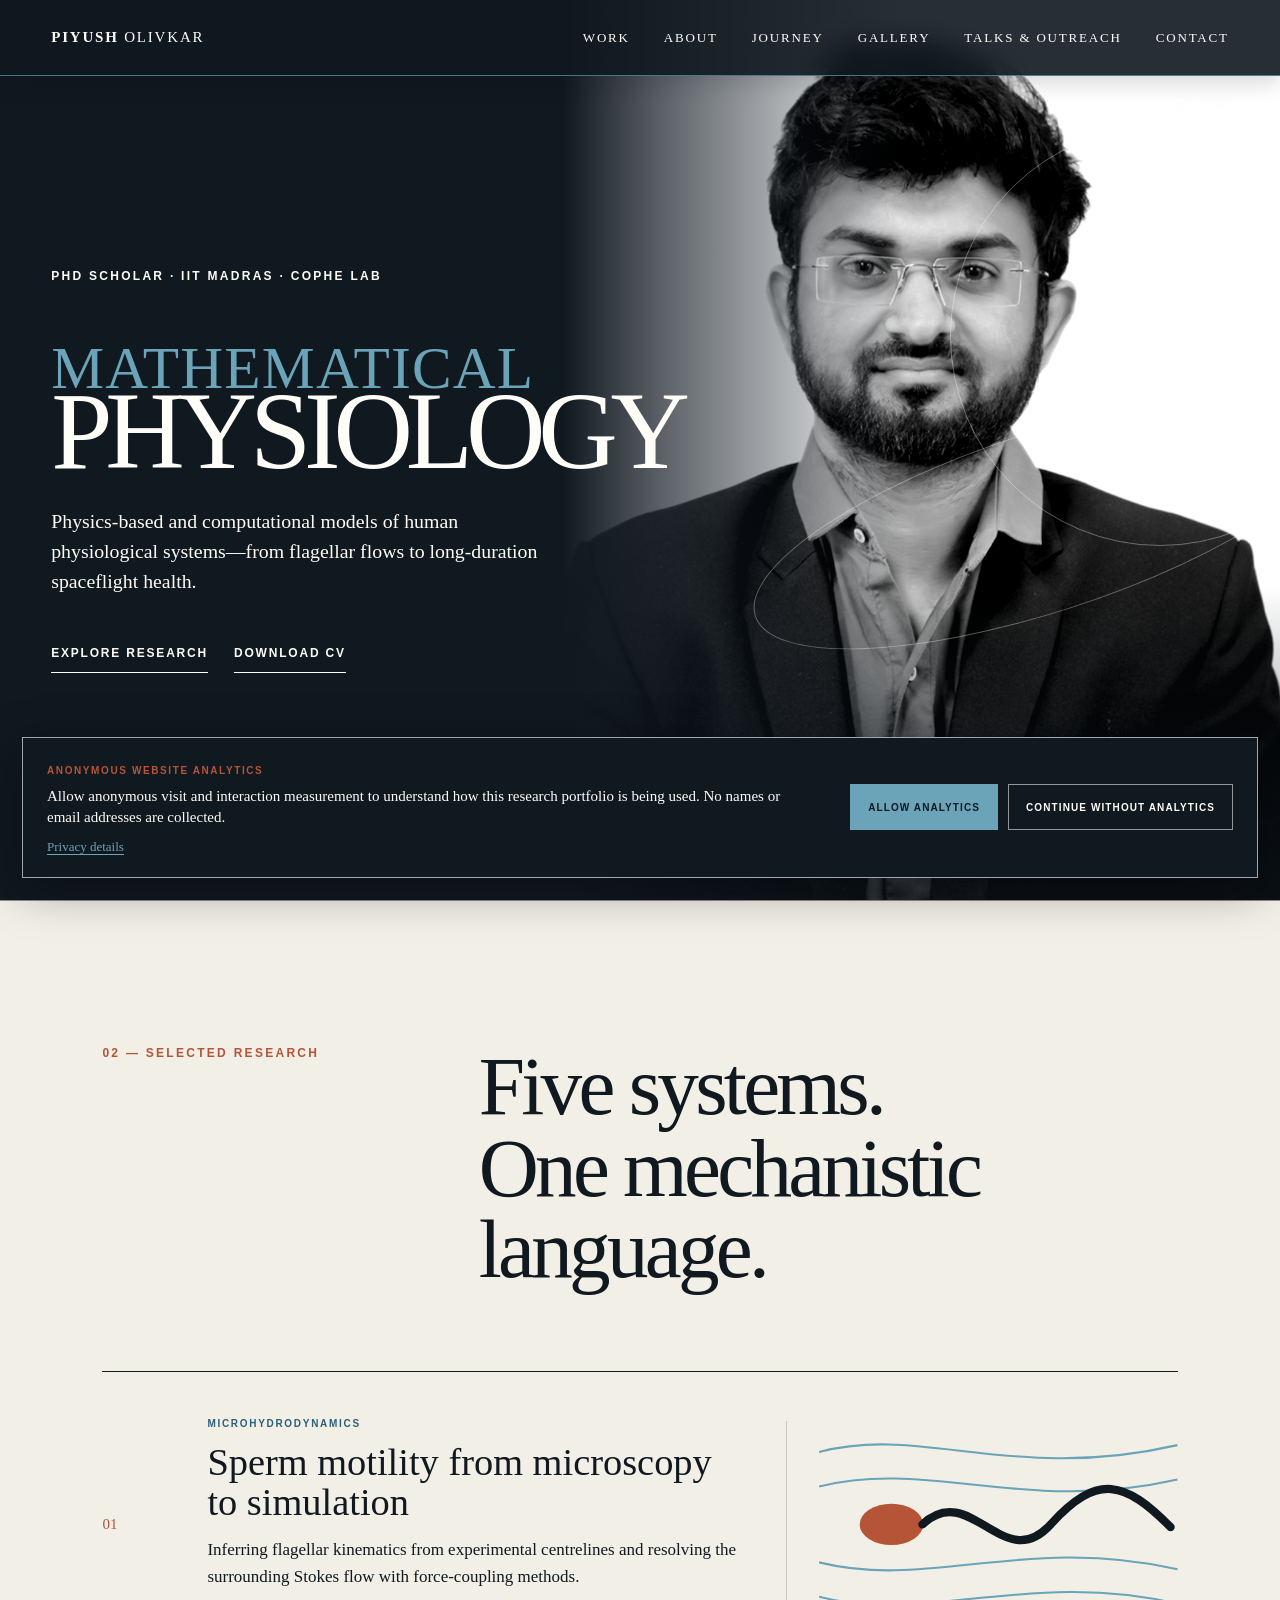
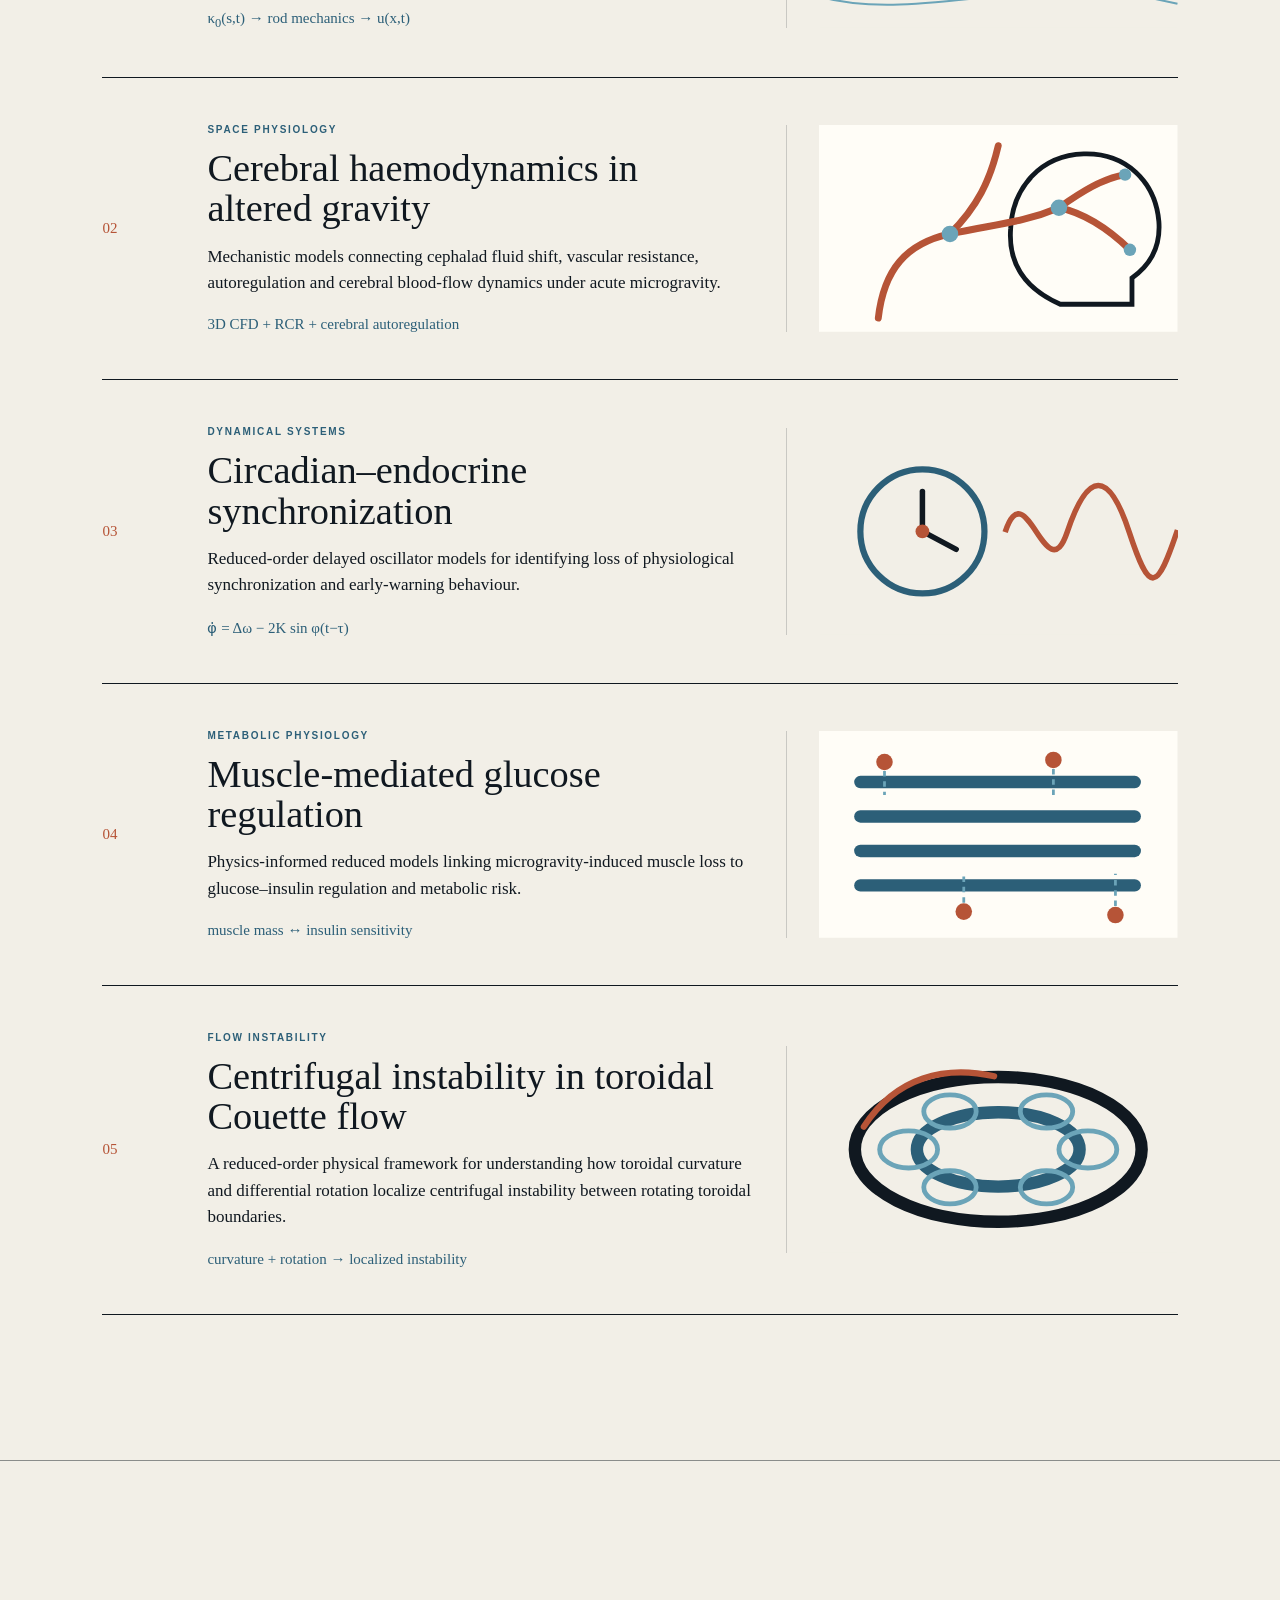
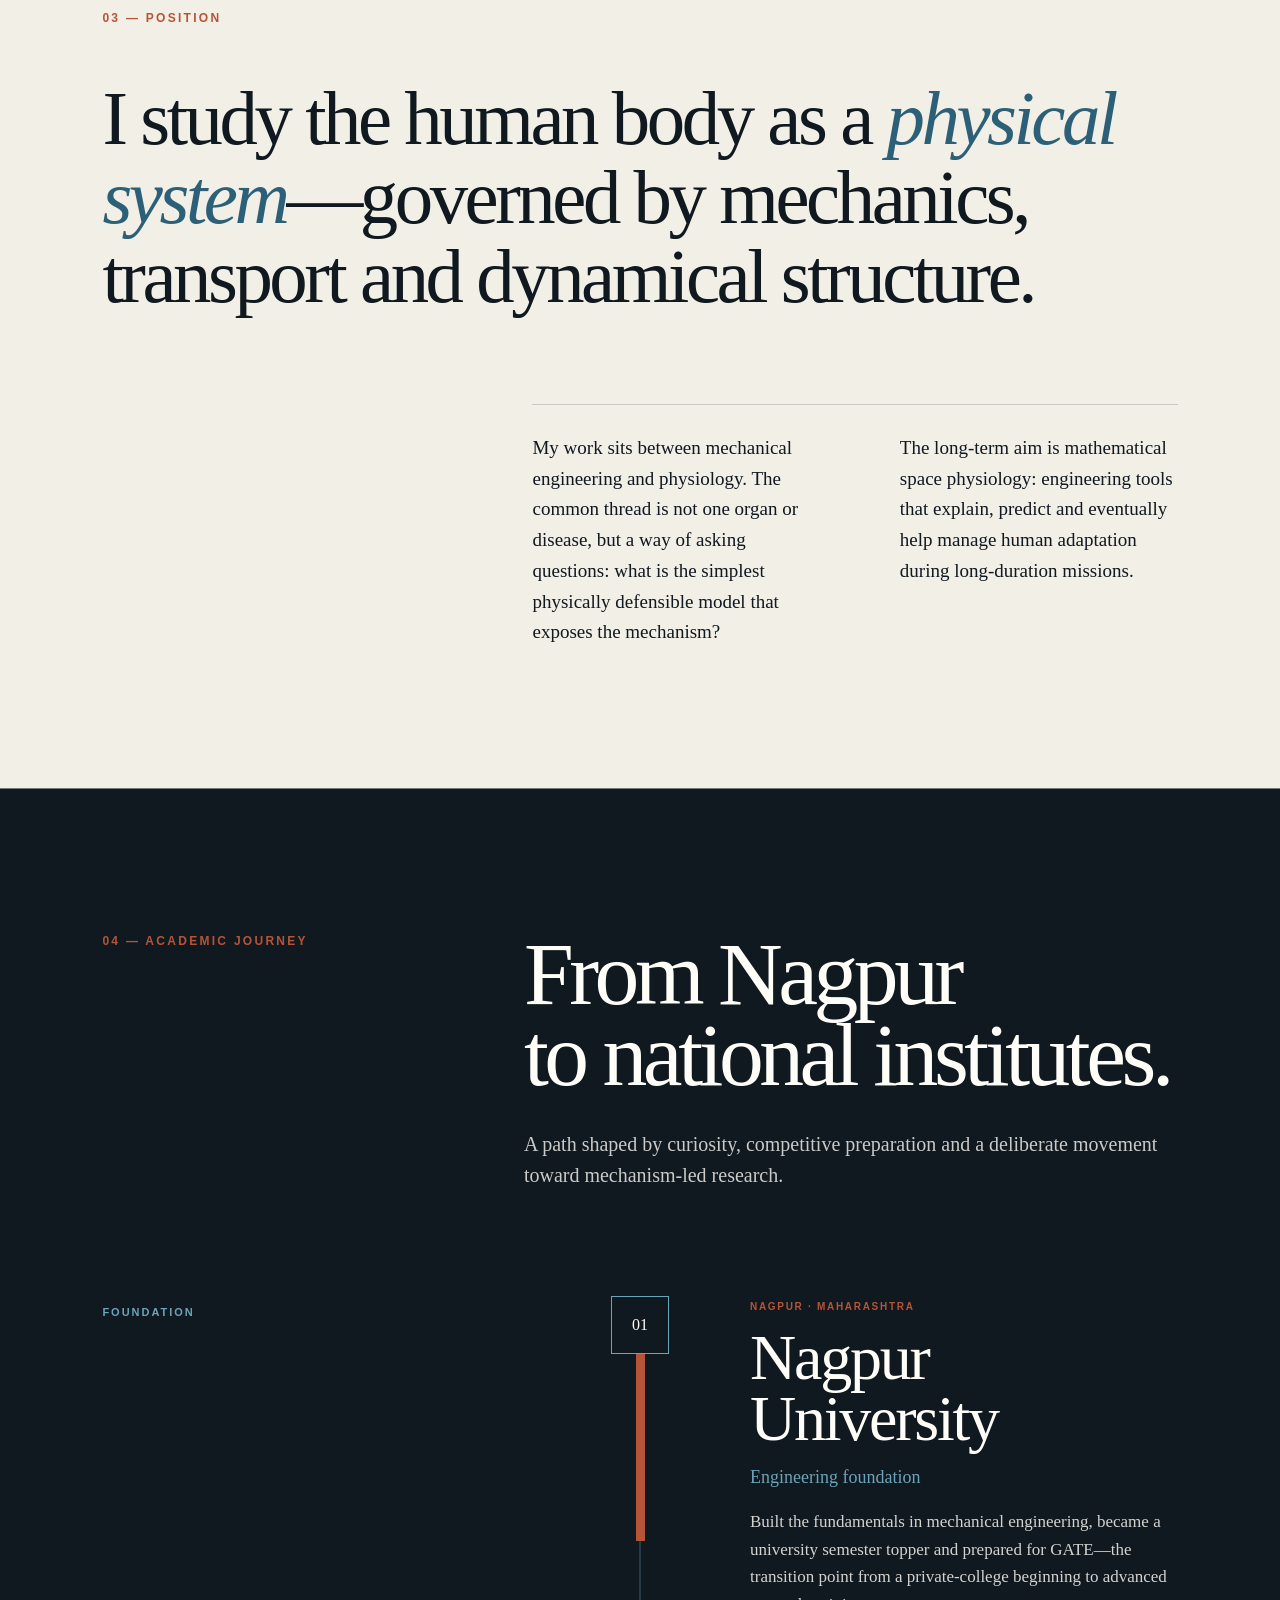
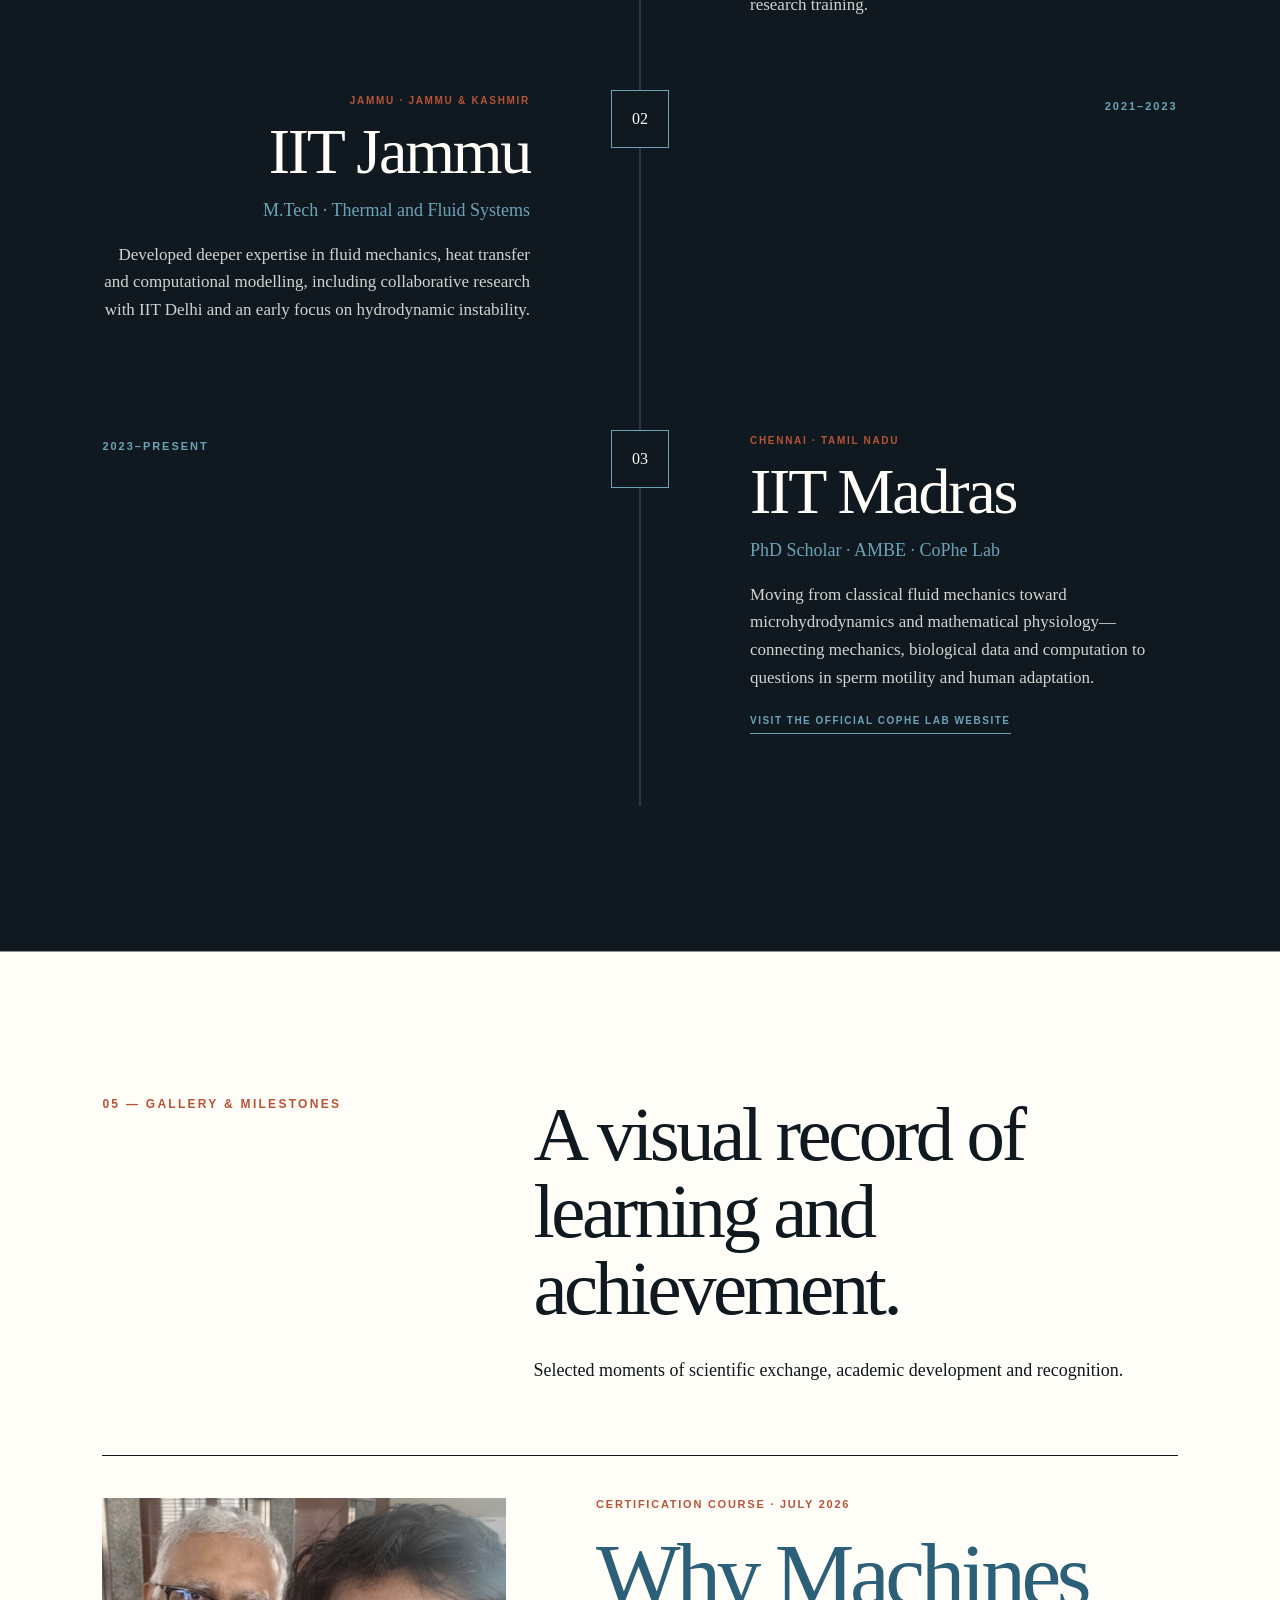
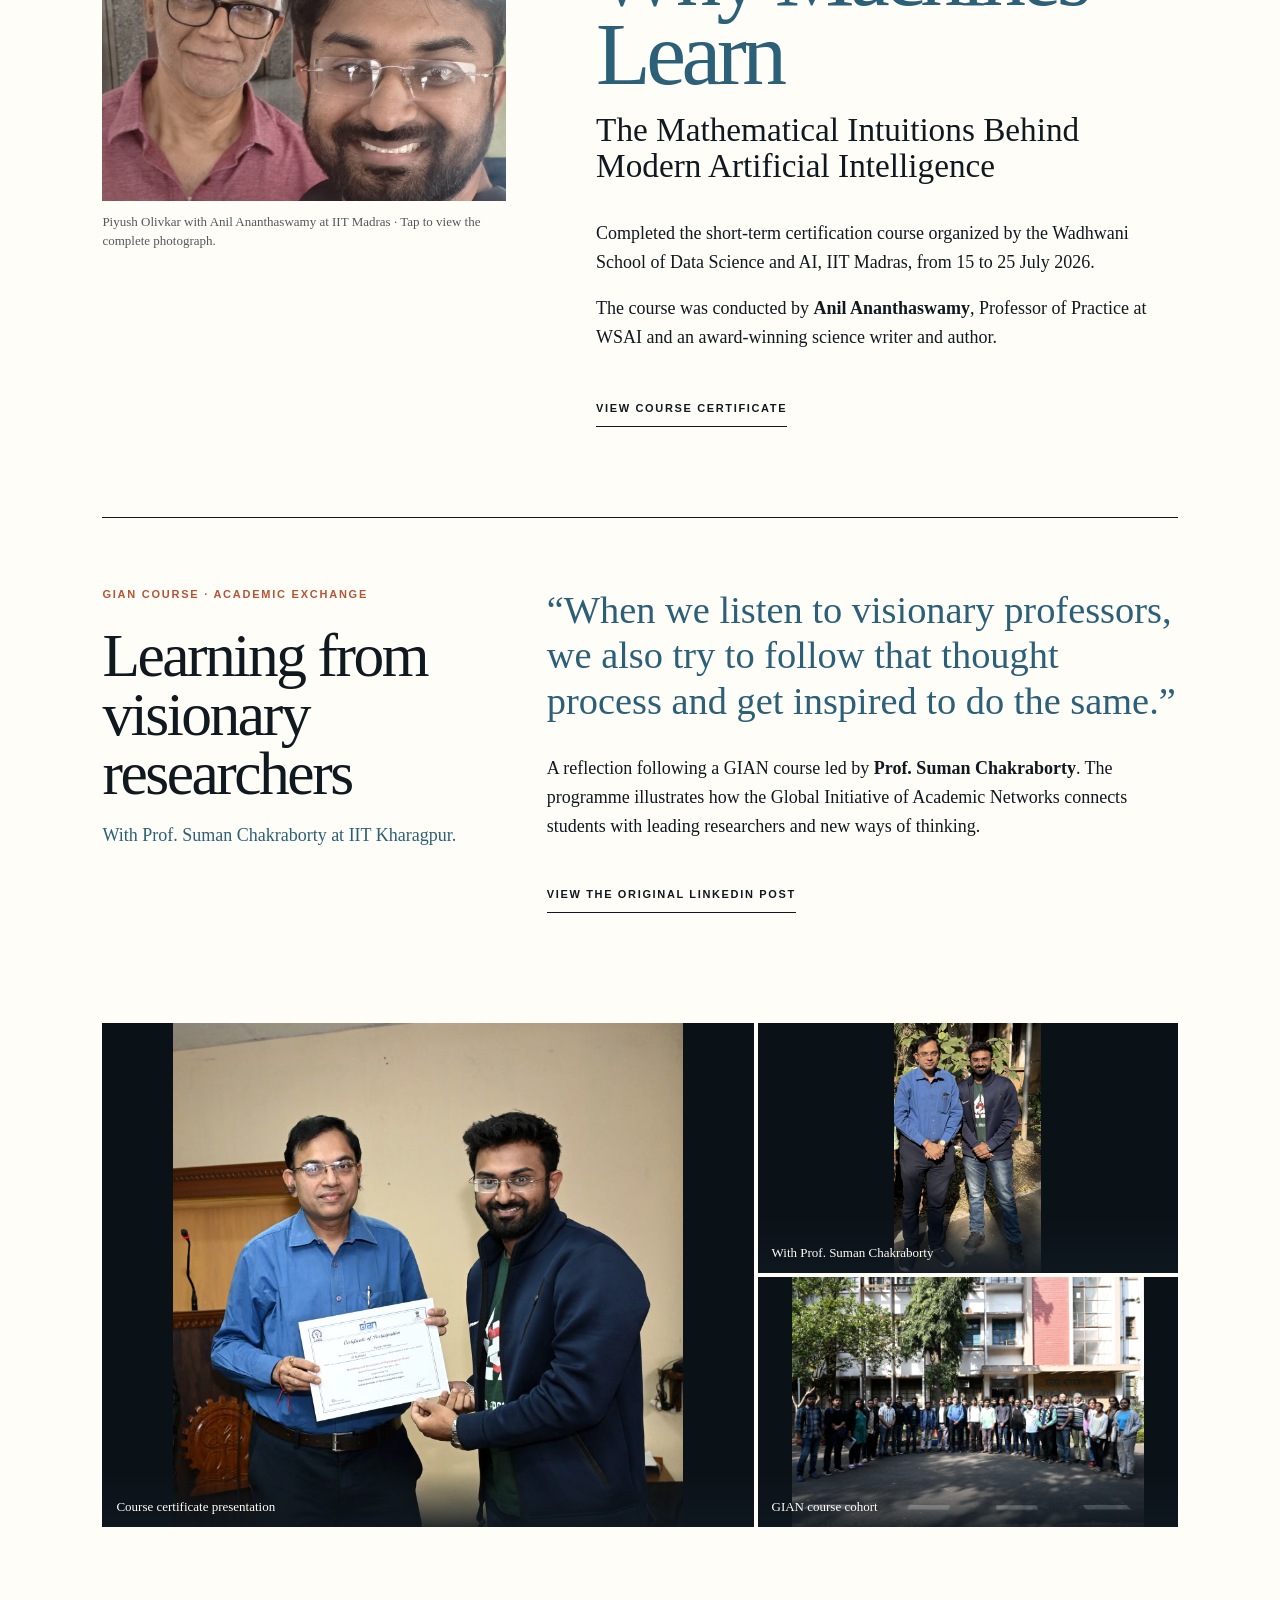
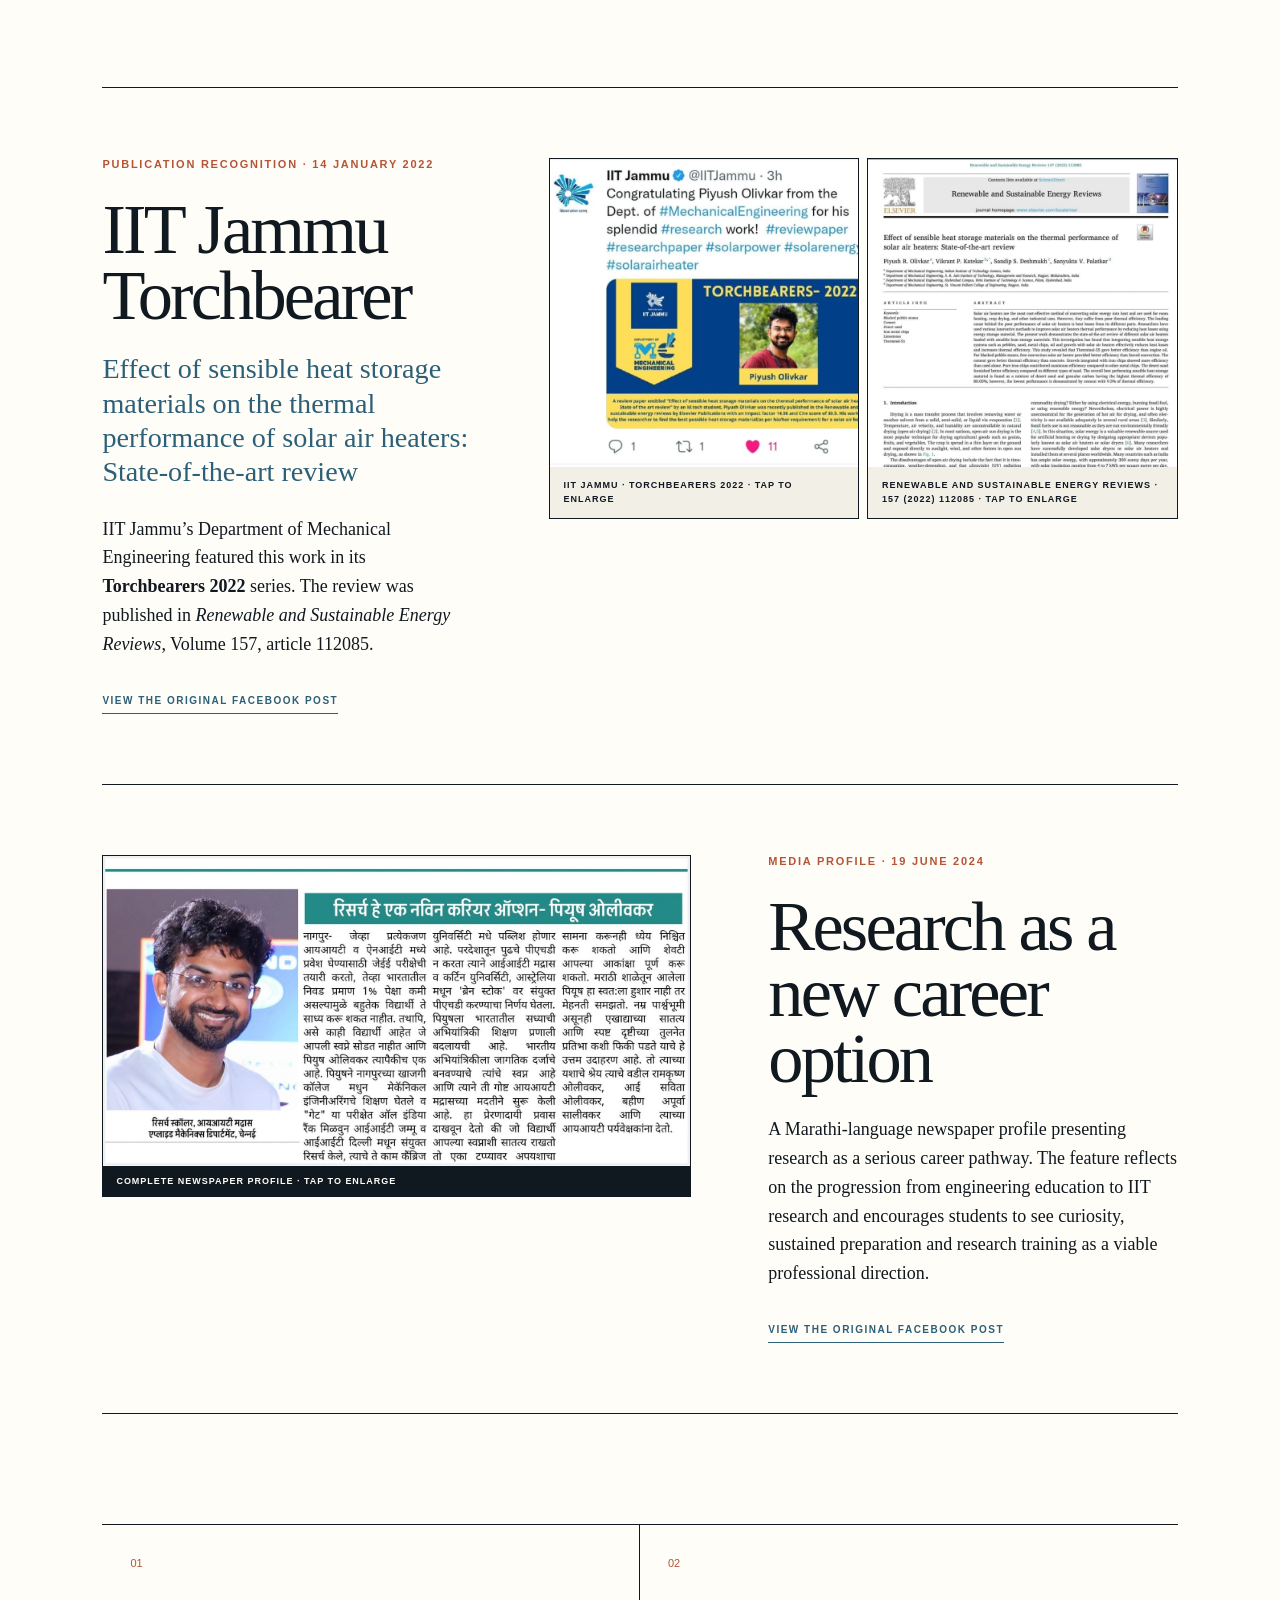
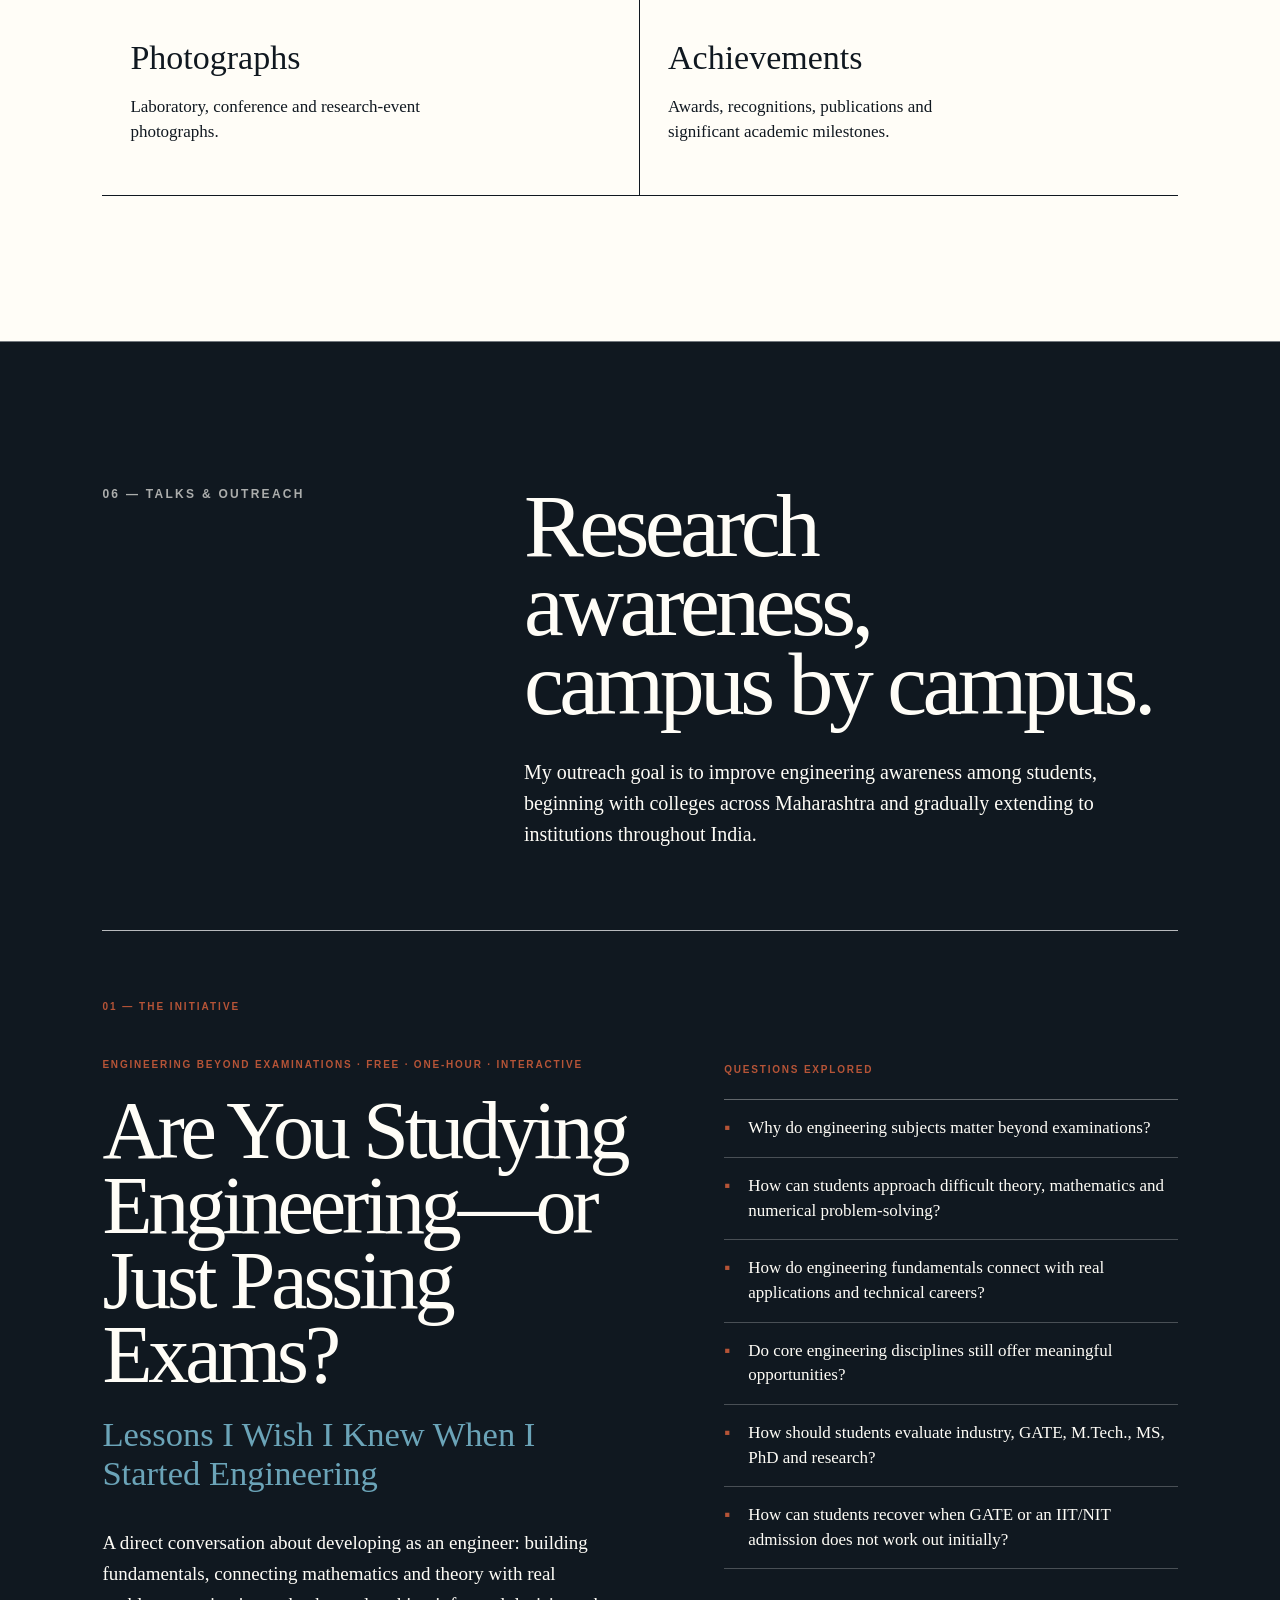
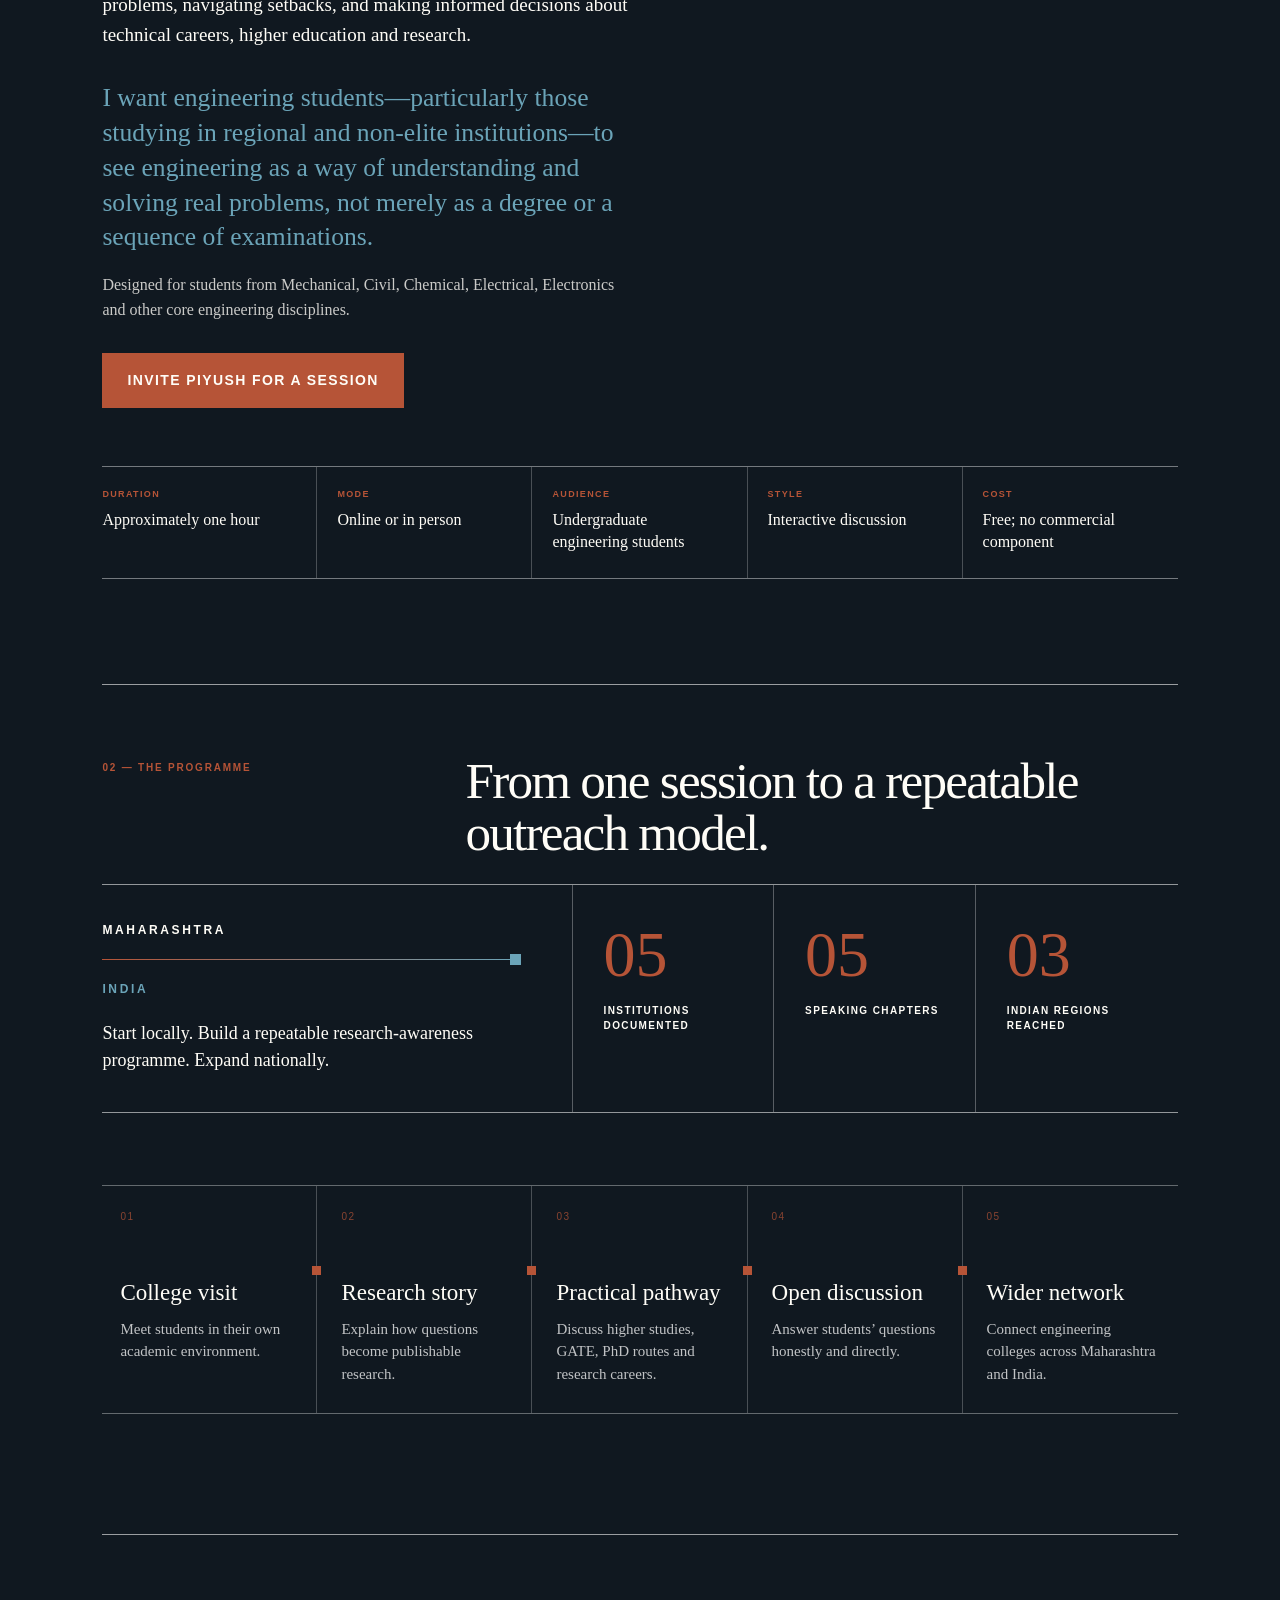
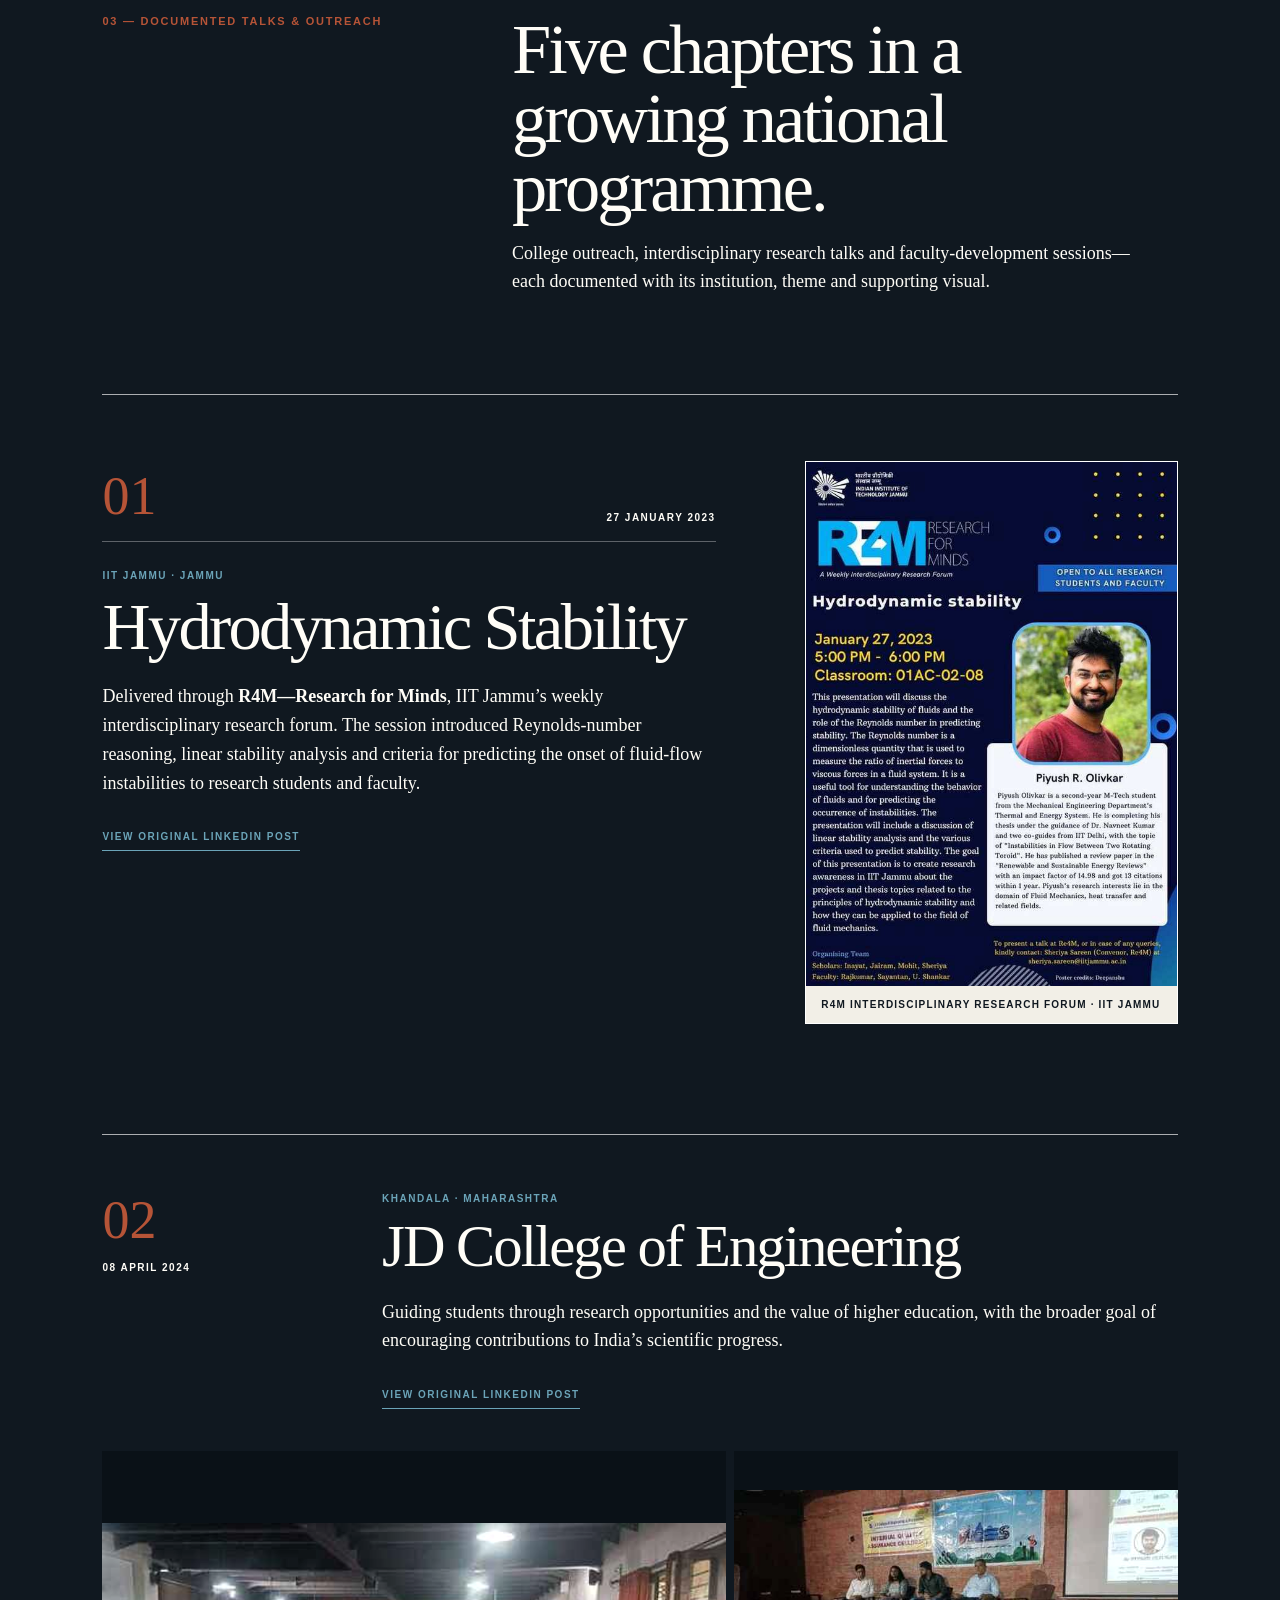
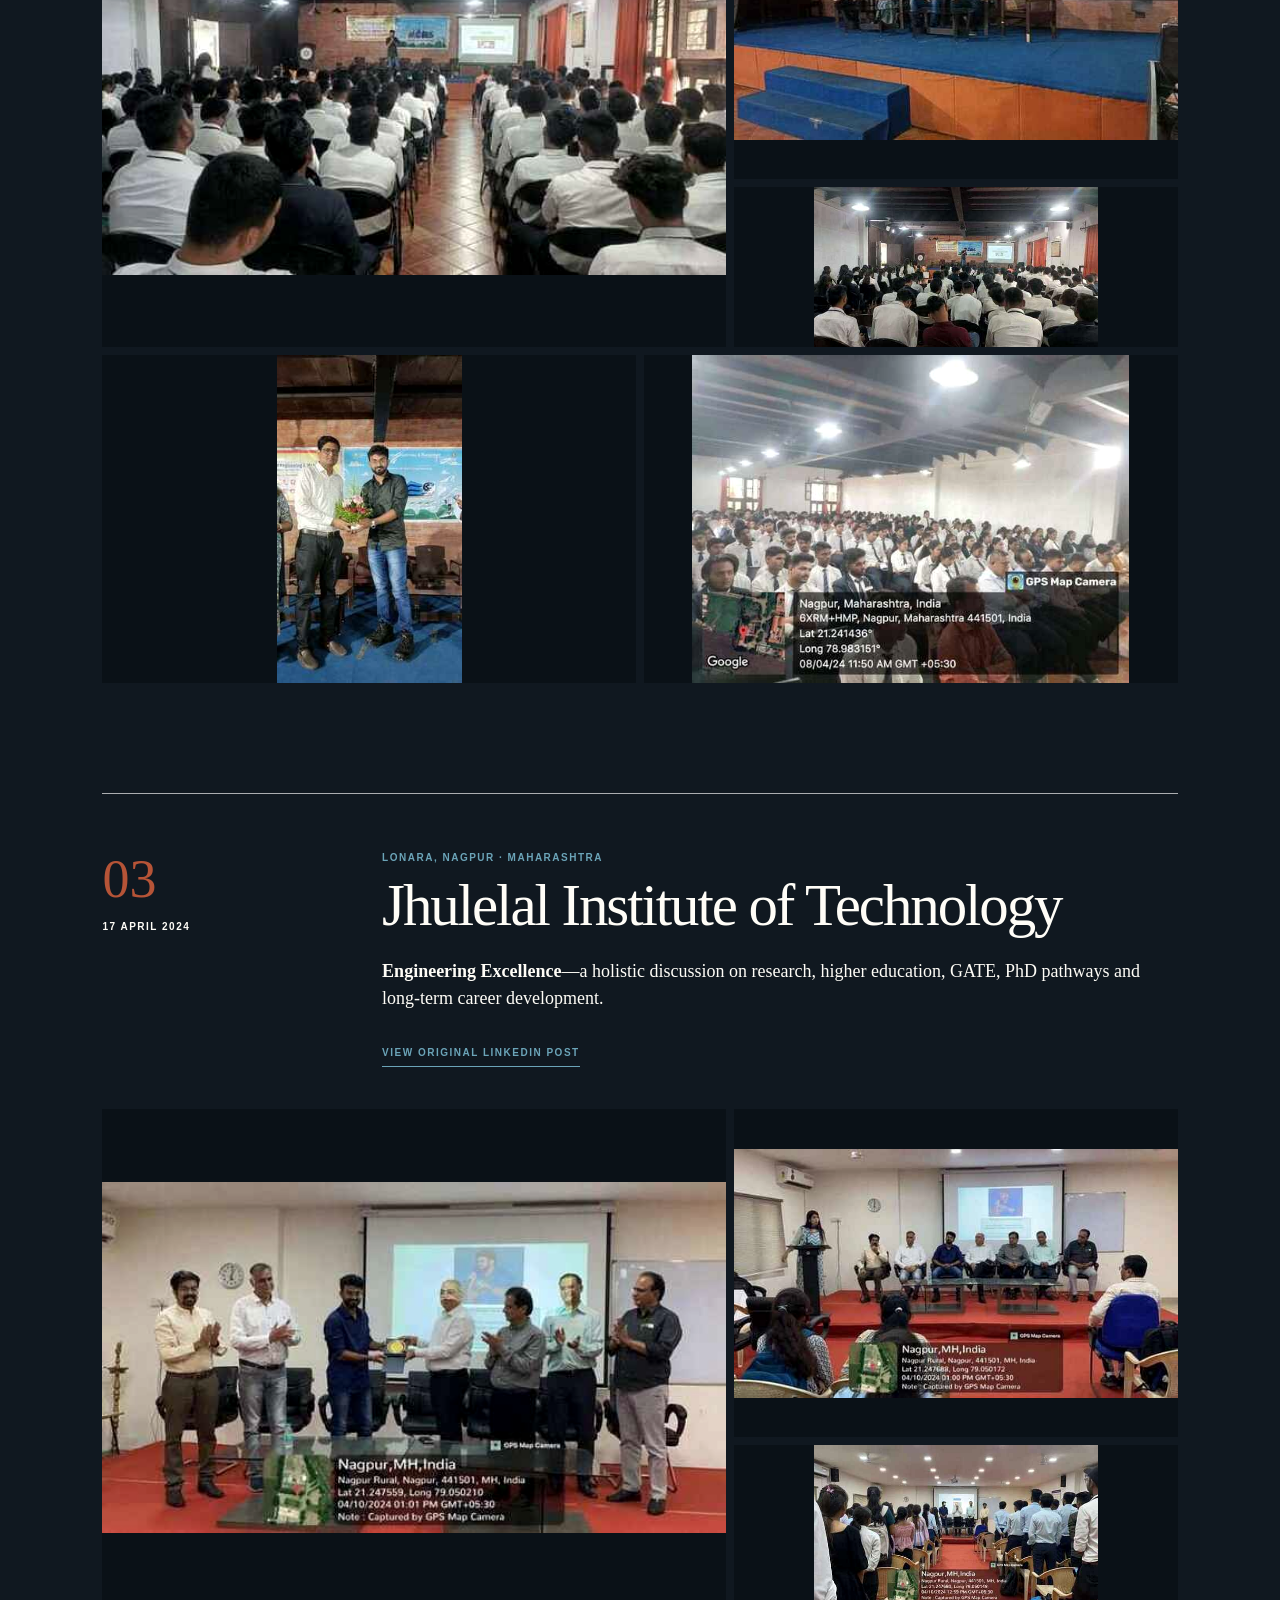
==== index.html @ 70f96700 "Add consent-based analytics tracking" ====
<!doctype html>
<html lang="en">
<head>
  <meta charset="utf-8">
  <meta name="viewport" content="width=device-width,initial-scale=1">
  <meta name="description" content="Official research portfolio of Piyush Ramkrishna Olivkar, PhD Scholar at IIT Madras, working on mathematical physiology, biofluid mechanics, sperm motility, cerebral haemodynamics and flow instability.">
  <meta name="robots" content="index,follow,max-image-preview:large">
  <meta name="author" content="Piyush Ramkrishna Olivkar">
  <link rel="canonical" href="https://piyusholivkar28-lgtm.github.io/">
  <meta property="og:type" content="website">
  <meta property="og:title" content="Piyush Olivkar | Mathematical Physiology Researcher">
  <meta property="og:description" content="Physics-based and computational models of physiological systems, from flagellar flows to long-duration spaceflight health.">
  <meta property="og:url" content="https://piyusholivkar28-lgtm.github.io/">
  <meta property="og:image" content="https://piyusholivkar28-lgtm.github.io/assets/piyush-olivkar.jpg">
  <meta name="twitter:card" content="summary_large_image">
  <title>Piyush Olivkar | Mathematical Physiology Researcher at IIT Madras</title>
  <script type="application/ld+json">{"@context":"https://schema.org","@type":"Person","name":"Piyush Ramkrishna Olivkar","alternateName":"Piyush Olivkar","url":"https://piyusholivkar28-lgtm.github.io/","image":"https://piyusholivkar28-lgtm.github.io/assets/piyush-olivkar.jpg","jobTitle":"PhD Scholar","affiliation":{"@type":"CollegeOrUniversity","name":"Indian Institute of Technology Madras","url":"https://www.iitm.ac.in/"},"alumniOf":{"@type":"CollegeOrUniversity","name":"Indian Institute of Technology Jammu"},"email":"mailto:piyush.olivkar28@gmail.com","sameAs":["https://orcid.org/0000-0003-4378-9251","https://www.linkedin.com/in/piyush-olivkar-ba3a87138","https://github.com/piyusholivkar28-lgtm","https://scholar.google.com/citations?user=MVU_aZQAAAAJ&hl=en"]}</script>
  <link rel="stylesheet" href="/style.css?v=20260830-analytics1">
</head>
<body>
  <header class="topbar"><a class="wordmark" href="#home"><strong>PIYUSH</strong> OLIVKAR</a><button class="menuButton" aria-expanded="false">MENU <span>+</span></button><nav class="nav"><a href="#work">Work</a><a href="#about">About</a><a href="#journey">Journey</a><a href="#gallery">Gallery</a><a href="#talks">Talks &amp; Outreach</a><a href="#contact">Contact</a></nav></header>
  <main>
    <section class="hero" id="home"><div class="heroPortrait"><img src="/assets/piyush-olivkar.jpg?v=20260826-3" alt="Piyush Olivkar"><div class="portraitWash"></div><div class="orbit orbitOne"></div><div class="orbit orbitTwo"></div></div><div class="heroIndex">01 / 06</div><div class="heroText"><p class="kicker">PhD Scholar · IIT Madras · CoPhe Lab</p><h1><span>MATHEMATICAL</span><br>PHYSIOLOGY</h1><p class="lead">Physics-based and computational models of human physiological systems—from flagellar flows to long-duration spaceflight health.</p><div class="heroActions"><a href="#work">Explore research</a><a href="assets/Piyush_Olivkar_CV.pdf" target="_blank">Download CV</a></div></div><div class="equationRail" aria-hidden="true"><span>&nabla;&middot;u = 0</span><span>&mu;&nabla;&sup2;u &minus; &nabla;p + f = 0</span><span>&kappa;(s,t)</span></div></section>
    <section class="work" id="work"><div class="workHeading"><p class="sectionCode">02 — SELECTED RESEARCH</p><h2>Five systems.<br>One mechanistic language.</h2></div><div class="projectList">
      <article class="project visualProject"><div class="projectNumber">01</div><div class="projectBody"><p>MICROHYDRODYNAMICS</p><h3>Sperm motility from microscopy to simulation</h3><span>Inferring flagellar kinematics from experimental centrelines and resolving the surrounding Stokes flow with force-coupling methods.</span><div class="projectEquation">&kappa;<sub>0</sub>(s,t) &rarr; rod mechanics &rarr; u(x,t)</div></div><figure class="projectVisual spermVisual"><svg viewBox="0 0 520 300" aria-label="Sperm hydrodynamics illustration"><rect width="520" height="300" fill="#f2efe7"/><g class="miniFlow" fill="none" stroke="#6ba4b8" stroke-width="3"><path d="M0 45C150 5 280 90 520 35"/><path d="M0 95C160 55 300 135 520 85"/><path d="M0 205C160 245 300 165 520 215"/><path d="M0 255C150 295 310 215 520 265"/></g><ellipse cx="105" cy="150" rx="46" ry="30" fill="#b65437"/><path class="beatTail" d="M150 150C220 85 268 225 336 150S444 87 510 154" fill="none" stroke="#101820" stroke-width="12" stroke-linecap="round"/></svg></figure></article>
      <article class="project visualProject"><div class="projectNumber">02</div><div class="projectBody"><p>SPACE PHYSIOLOGY</p><h3>Cerebral haemodynamics in altered gravity</h3><span>Mechanistic models connecting cephalad fluid shift, vascular resistance, autoregulation and cerebral blood-flow dynamics under acute microgravity.</span><div class="projectEquation">3D CFD + RCR + cerebral autoregulation</div></div><figure class="projectVisual cerebralVisual"><svg viewBox="0 0 520 300" aria-label="Cerebral haemodynamics illustration"><rect width="520" height="300" fill="#f2efe7"/><path d="M350 260C300 238 274 202 278 150C281 90 322 44 384 42C445 40 488 82 493 140C496 180 478 205 454 222V260Z" fill="none" stroke="#101820" stroke-width="7"/><g class="bloodPaths" fill="none" stroke="#b65437" stroke-width="10" stroke-linecap="round"><path d="M86 280C94 210 126 172 190 158S296 142 348 120"/><path d="M190 158C230 118 248 81 260 30"/><path d="M348 120C382 96 411 78 444 72"/><path d="M348 120C389 129 421 152 451 181"/></g><g fill="#6ba4b8"><circle cx="190" cy="158" r="12"/><circle cx="348" cy="120" r="12"/><circle cx="444" cy="72" r="9"/><circle cx="451" cy="181" r="9"/></g></svg></figure></article>
      <article class="project visualProject"><div class="projectNumber">03</div><div class="projectBody"><p>DYNAMICAL SYSTEMS</p><h3>Circadian–endocrine synchronization</h3><span>Reduced-order delayed oscillator models for identifying loss of physiological synchronization and early-warning behaviour.</span><div class="projectEquation">&#966;&#775; = &Delta;&omega; &minus; 2K sin &#966;(t&minus;&tau;)</div></div><figure class="projectVisual circadianVisual"><svg viewBox="0 0 520 300" aria-label="Circadian endocrine oscillation illustration"><rect width="520" height="300" fill="#f2efe7"/><circle cx="150" cy="150" r="90" fill="none" stroke="#2c5f78" stroke-width="9"/><g class="clockHand" stroke="#101820" stroke-width="8" stroke-linecap="round"><path d="M150 150V92"/><path d="M150 150L199 176"/></g><circle cx="150" cy="150" r="10" fill="#b65437"/><path class="hormoneWave" d="M270 151C300 60 330 240 360 151S420 60 450 151S490 238 520 148" fill="none" stroke="#b65437" stroke-width="8"/></svg></figure></article>
      <article class="project visualProject"><div class="projectNumber">04</div><div class="projectBody"><p>METABOLIC PHYSIOLOGY</p><h3>Muscle-mediated glucose regulation</h3><span>Physics-informed reduced models linking microgravity-induced muscle loss to glucose–insulin regulation and metabolic risk.</span><div class="projectEquation">muscle mass &harr; insulin sensitivity</div></div><figure class="projectVisual metabolicVisual"><svg viewBox="0 0 520 300" aria-label="Muscle and glucose transport illustration"><rect width="520" height="300" fill="#f2efe7"/><g class="muscleFibres" fill="none" stroke="#2c5f78" stroke-width="18" stroke-linecap="round"><path d="M60 74H458"/><path d="M60 124H458"/><path d="M60 174H458"/><path d="M60 224H458"/></g><g class="glucoseNodes" fill="#b65437"><circle cx="95" cy="45" r="12"/><circle cx="210" cy="262" r="12"/><circle cx="340" cy="42" r="12"/><circle cx="430" cy="267" r="12"/></g><g stroke="#6ba4b8" stroke-width="4" stroke-dasharray="8 7"><path d="M95 58V93"/><path d="M210 249V207"/><path d="M340 55V93"/><path d="M430 254V207"/></g></svg></figure></article>
      <article class="project visualProject"><div class="projectNumber">05</div><div class="projectBody"><p>FLOW INSTABILITY</p><h3>Centrifugal instability in toroidal Couette flow</h3><span>A reduced-order physical framework for understanding how toroidal curvature and differential rotation localize centrifugal instability between rotating toroidal boundaries.</span><div class="projectEquation">curvature + rotation &rarr; localized instability</div></div><figure class="projectVisual toroidVisual"><svg viewBox="0 0 520 300" aria-label="Toroidal Couette flow instability illustration"><rect width="520" height="300" fill="#f2efe7"/><ellipse cx="260" cy="150" rx="208" ry="105" fill="none" stroke="#101820" stroke-width="18"/><ellipse cx="260" cy="150" rx="118" ry="54" fill="#f2efe7" stroke="#2c5f78" stroke-width="18"/><g class="toroidVortices" fill="none" stroke="#6ba4b8" stroke-width="7"><ellipse cx="130" cy="150" rx="42" ry="27"/><ellipse cx="190" cy="95" rx="38" ry="24"/><ellipse cx="190" cy="205" rx="38" ry="24"/><ellipse cx="330" cy="95" rx="38" ry="24"/><ellipse cx="330" cy="205" rx="38" ry="24"/><ellipse cx="390" cy="150" rx="42" ry="27"/></g><path class="instabilityArc" d="M65 117C112 44 184 28 254 44" fill="none" stroke="#b65437" stroke-width="9" stroke-linecap="round"/></svg></figure></article>
    </div></section>
    <section class="manifesto" id="about"><p class="sectionCode">03 — POSITION</p><h2>I study the human body as a <em>physical system</em>—governed by mechanics, transport and dynamical structure.</h2><div class="manifestoGrid"><p>My work sits between mechanical engineering and physiology. The common thread is not one organ or disease, but a way of asking questions: what is the simplest physically defensible model that exposes the mechanism?</p><p>The long-term aim is mathematical space physiology: engineering tools that explain, predict and eventually help manage human adaptation during long-duration missions.</p></div></section>
    <section class="journey" id="journey">
      <div class="journeyHeading"><p class="sectionCode">04 — ACADEMIC JOURNEY</p><h2>From Nagpur<br>to national institutes.</h2><p>A path shaped by curiosity, competitive preparation and a deliberate movement toward mechanism-led research.</p></div>
      <div class="journeyRoute" aria-label="Academic journey from Nagpur University to IIT Madras">
        <div class="routeLine" aria-hidden="true"><span></span></div>
        <article class="journeyStop journeyNagpur"><div class="journeyYear">FOUNDATION</div><div class="journeyMarker">01</div><div class="journeyCopy"><p>NAGPUR · MAHARASHTRA</p><h3>Nagpur University</h3><strong>Engineering foundation</strong><span>Built the fundamentals in mechanical engineering, became a university semester topper and prepared for GATE—the transition point from a private-college beginning to advanced research training.</span></div></article>
        <article class="journeyStop journeyJammu"><div class="journeyYear">2021–2023</div><div class="journeyMarker">02</div><div class="journeyCopy"><p>JAMMU · JAMMU &amp; KASHMIR</p><h3>IIT Jammu</h3><strong>M.Tech · Thermal and Fluid Systems</strong><span>Developed deeper expertise in fluid mechanics, heat transfer and computational modelling, including collaborative research with IIT Delhi and an early focus on hydrodynamic instability.</span></div></article>
        <article class="journeyStop journeyMadras"><div class="journeyYear">2023–PRESENT</div><div class="journeyMarker">03</div><div class="journeyCopy"><p>CHENNAI · TAMIL NADU</p><h3>IIT Madras</h3><strong>PhD Scholar · AMBE · CoPhe Lab</strong><span>Moving from classical fluid mechanics toward microhydrodynamics and mathematical physiology—connecting mechanics, biological data and computation to questions in sperm motility and human adaptation.</span><a href="https://www.dannyraj.com/" target="_blank" rel="noopener noreferrer">Visit the official CoPhe Lab website</a></div></article>
      </div>
    </section>
    <section class="gallery" id="gallery">
      <div class="galleryHeading"><p class="sectionCode">05 — GALLERY &amp; MILESTONES</p><h2>A visual record of learning and achievement.</h2><p>Selected moments of scientific exchange, academic development and recognition.</p></div>
      <article class="milestoneFeature"><figure><a class="milestonePhotoLink" href="assets/piyush-anil-ananthaswamy.jpg" target="_blank" rel="noopener" aria-label="Open the complete photograph with Anil Ananthaswamy"><img src="assets/piyush-anil-ananthaswamy.jpg" alt="Piyush Olivkar with science writer Anil Ananthaswamy"></a><figcaption>Piyush Olivkar with Anil Ananthaswamy at IIT Madras · Tap to view the complete photograph.</figcaption></figure><div class="milestoneCopy"><p class="milestoneType">CERTIFICATION COURSE · JULY 2026</p><h3>Why Machines Learn</h3><p class="courseTitle">The Mathematical Intuitions Behind Modern Artificial Intelligence</p><p>Completed the short-term certification course organized by the Wadhwani School of Data Science and AI, IIT Madras, from 15 to 25 July 2026.</p><p>The course was conducted by <strong>Anil Ananthaswamy</strong>, Professor of Practice at WSAI and an award-winning science writer and author.</p><a href="assets/why-machines-learn-certificate.pdf" target="_blank" rel="noopener">View course certificate</a></div></article>
      <article class="socialMilestone"><div><p class="milestoneType">GIAN COURSE · ACADEMIC EXCHANGE</p><h3>Learning from visionary researchers</h3><p class="socialIntro">With Prof. Suman Chakraborty at IIT Kharagpur.</p></div><div><blockquote>“When we listen to visionary professors, we also try to follow that thought process and get inspired to do the same.”</blockquote><p>A reflection following a GIAN course led by <strong>Prof. Suman Chakraborty</strong>. The programme illustrates how the Global Initiative of Academic Networks connects students with leading researchers and new ways of thinking.</p><a href="https://www.linkedin.com/posts/piyush-olivkar-ba3a87138_when-we-listen-to-visionary-professors-we-activity-7278350593318932480-nqBR" target="_blank" rel="noopener noreferrer">View the original LinkedIn post</a></div><div class="linkedInPhotos compactCollage"><figure><img src="assets/gian-suman-01.jpg" loading="lazy" alt="Piyush Olivkar receiving the GIAN course certificate from Prof. Suman Chakraborty"><figcaption>Course certificate presentation</figcaption></figure><figure><img src="assets/gian-suman-02.jpg" loading="lazy" alt="Piyush Olivkar with Prof. Suman Chakraborty"><figcaption>With Prof. Suman Chakraborty</figcaption></figure><figure><img src="assets/gian-suman-05.jpg" loading="lazy" alt="GIAN course cohort at IIT Kharagpur"><figcaption>GIAN course cohort</figcaption></figure></div></article>

      <div class="recognitionMilestones">
        <article class="recognitionStory publicationRecognition">
          <div class="recognitionCopy"><p class="milestoneType">PUBLICATION RECOGNITION · 14 JANUARY 2022</p><h3>IIT Jammu Torchbearer</h3><p class="courseTitle">Effect of sensible heat storage materials on the thermal performance of solar air heaters: State-of-the-art review</p><p>IIT Jammu’s Department of Mechanical Engineering featured this work in its <strong>Torchbearers 2022</strong> series. The review was published in <em>Renewable and Sustainable Energy Reviews</em>, Volume 157, article 112085.</p><a href="https://www.facebook.com/share/p/18A22eheWQ/" target="_blank" rel="noopener noreferrer">View the original Facebook post</a></div>
          <div class="publicationDiptych"><figure><a href="assets/iit-jammu-torchbearers-2022.jpg" target="_blank" rel="noopener" aria-label="Open the complete IIT Jammu recognition image"><img src="assets/iit-jammu-torchbearers-2022.jpg" loading="lazy" alt="IIT Jammu congratulating Piyush Olivkar for the Torchbearers 2022 research recognition"></a><figcaption>IIT Jammu · Torchbearers 2022 · Tap to enlarge</figcaption></figure><figure><a href="assets/solar-review-paper-2022.jpg" target="_blank" rel="noopener" aria-label="Open the complete first page of the review paper"><img src="assets/solar-review-paper-2022.jpg" loading="lazy" alt="First page of Piyush Olivkar's review paper in Renewable and Sustainable Energy Reviews"></a><figcaption>Renewable and Sustainable Energy Reviews · 157 (2022) 112085 · Tap to enlarge</figcaption></figure></div>
        </article>
        <article class="recognitionStory pressRecognition">
          <figure class="pressClipping"><a href="assets/marathi-research-career-profile-2024.jpg" target="_blank" rel="noopener" aria-label="Open the complete Marathi newspaper profile"><img src="assets/marathi-research-career-profile-2024.jpg" loading="lazy" alt="Marathi newspaper profile of Piyush Olivkar titled Research is a new career option"></a><figcaption>Complete newspaper profile · Tap to enlarge</figcaption></figure>
          <div class="recognitionCopy"><p class="milestoneType">MEDIA PROFILE · 19 JUNE 2024</p><h3>Research as a new career option</h3><p>A Marathi-language newspaper profile presenting research as a serious career pathway. The feature reflects on the progression from engineering education to IIT research and encourages students to see curiosity, sustained preparation and research training as a viable professional direction.</p><a href="https://www.facebook.com/share/p/1PszTe9tHZ/" target="_blank" rel="noopener noreferrer">View the original Facebook post</a></div>
        </article>
      </div>
      <div class="galleryGrid twoColumn"><article><span>01</span><h3>Photographs</h3><p>Laboratory, conference and research-event photographs.</p></article><article><span>02</span><h3>Achievements</h3><p>Awards, recognitions, publications and significant academic milestones.</p></article></div>
    </section>
    <section class="talks" id="talks">
      <div class="talksHeading"><p class="sectionCode light">06 — TALKS &amp; OUTREACH</p><h2>Research awareness,<br>campus by campus.</h2><p>My outreach goal is to improve engineering awareness among students, beginning with colleges across Maharashtra and gradually extending to institutions throughout India.</p></div>
      <article class="initiativeFeature" aria-labelledby="initiative-title">
        <p class="outreachChapterLabel">01 — THE INITIATIVE</p>
        <div class="initiativeIntro"><p class="initiativeLabel">ENGINEERING BEYOND EXAMINATIONS · FREE · ONE-HOUR · INTERACTIVE</p><h3 id="initiative-title">Are You Studying Engineering—or Just Passing Exams?</h3><p class="initiativeSubtitle">Lessons I Wish I Knew When I Started Engineering</p><p>A direct conversation about developing as an engineer: building fundamentals, connecting mathematics and theory with real problems, navigating setbacks, and making informed decisions about technical careers, higher education and research.</p><p class="initiativeMission">I want engineering students—particularly those studying in regional and non-elite institutions—to see engineering as a way of understanding and solving real problems, not merely as a degree or a sequence of examinations.</p><p class="initiativeAudience">Designed for students from Mechanical, Civil, Chemical, Electrical, Electronics and other core engineering disciplines.</p><a class="initiativeInvite" href="mailto:piyush.olivkar28@gmail.com?subject=Interested%20in%20an%20Engineering%20Awareness%20Session&amp;body=Dear%20Mr.%20Olivkar%2C%0D%0A%0D%0AWe%20are%20interested%20in%20arranging%20the%20interactive%20session%20%22Are%20You%20Studying%20Engineering%E2%80%94or%20Just%20Passing%20Exams%3F%22%20for%20students%20at%20our%20institution.%20We%20would%20like%20to%20discuss%20the%20audience%2C%20preferred%20format%20and%20a%20suitable%20date.%0D%0A%0D%0AInstitution%3A%0D%0AContact%20person%3A%0D%0APhone%20number%3A%0D%0APreferred%20mode%20%28online%2Foffline%29%3A%0D%0APreferred%20date%3A%0D%0A%0D%0ARegards%2C">Invite Piyush for a Session</a></div>
        <div class="initiativeQuestions"><p class="initiativeLabel">QUESTIONS EXPLORED</p><ul><li>Why do engineering subjects matter beyond examinations?</li><li>How can students approach difficult theory, mathematics and numerical problem-solving?</li><li>How do engineering fundamentals connect with real applications and technical careers?</li><li>Do core engineering disciplines still offer meaningful opportunities?</li><li>How should students evaluate industry, GATE, M.Tech., MS, PhD and research?</li><li>How can students recover when GATE or an IIT/NIT admission does not work out initially?</li></ul></div>
        <dl class="initiativeFormat"><div><dt>Duration</dt><dd>Approximately one hour</dd></div><div><dt>Mode</dt><dd>Online or in person</dd></div><div><dt>Audience</dt><dd>Undergraduate engineering students</dd></div><div><dt>Style</dt><dd>Interactive discussion</dd></div><div><dt>Cost</dt><dd>Free; no commercial component</dd></div></dl>
      </article>
      <div class="outreachChapterHeading"><p>02 — THE PROGRAMME</p><h3>From one session to a repeatable outreach model.</h3></div>
      <div class="outreachDashboard" aria-label="Outreach programme overview">
        <div class="outreachMission"><span>MAHARASHTRA</span><div class="missionLine" aria-hidden="true"></div><strong>INDIA</strong><p>Start locally. Build a repeatable research-awareness programme. Expand nationally.</p></div>
        <div class="outreachMetrics"><div><strong>05</strong><span>Institutions documented</span></div><div><strong>05</strong><span>Speaking chapters</span></div><div><strong>03</strong><span>Indian regions reached</span></div></div>
      </div>
      <div class="outreachRoute" aria-label="Outreach programme pathway"><div><span>01</span><strong>College visit</strong><p>Meet students in their own academic environment.</p></div><div><span>02</span><strong>Research story</strong><p>Explain how questions become publishable research.</p></div><div><span>03</span><strong>Practical pathway</strong><p>Discuss higher studies, GATE, PhD routes and research careers.</p></div><div><span>04</span><strong>Open discussion</strong><p>Answer students’ questions honestly and directly.</p></div><div><span>05</span><strong>Wider network</strong><p>Connect engineering colleges across Maharashtra and India.</p></div></div>
      <div class="outreachArchiveHeading archiveChapter"><p class="milestoneType">03 — DOCUMENTED TALKS &amp; OUTREACH</p><h3>Five chapters in a growing national programme.</h3><p>College outreach, interdisciplinary research talks and faculty-development sessions—each documented with its institution, theme and supporting visual.</p></div>
      <div class="outreachStories">
        <article class="outreachStory posterStory">
          <div class="posterFeature"><div class="posterCopy"><div class="posterMeta"><span class="outreachIndex">01</span><time datetime="2023-01-27">27 JANUARY 2023</time></div><p class="outreachPlace">IIT JAMMU · JAMMU</p><h3>Hydrodynamic Stability</h3><p>Delivered through <strong>R4M—Research for Minds</strong>, IIT Jammu’s weekly interdisciplinary research forum. The session introduced Reynolds-number reasoning, linear stability analysis and criteria for predicting the onset of fluid-flow instabilities to research students and faculty.</p><a class="outreachLink" href="https://www.linkedin.com/posts/piyush-olivkar-ba3a87138_activity-7024084728219602945-mXm1" target="_blank" rel="noopener noreferrer">View original LinkedIn post</a></div><figure class="talkPoster"><img src="assets/iit-jammu-hydrodynamic-stability.jpg" loading="lazy" alt="IIT Jammu R4M poster for Piyush Olivkar's Hydrodynamic Stability talk on 27 January 2023"><figcaption>R4M interdisciplinary research forum · IIT Jammu</figcaption></figure></div>
        </article>
        <article class="outreachStory">
          <div class="outreachStoryHead"><div><span class="outreachIndex">02</span><time datetime="2024-04-08">08 APRIL 2024</time></div><div><p class="outreachPlace">KHANDALA · MAHARASHTRA</p><h3>JD College of Engineering</h3><p>Guiding students through research opportunities and the value of higher education, with the broader goal of encouraging contributions to India’s scientific progress.</p><a class="outreachLink" href="https://www.linkedin.com/posts/piyush-olivkar-ba3a87138_i-always-want-to-guide-and-explain-the-research-activity-7184098956774178816-sRR9" target="_blank" rel="noopener noreferrer">View original LinkedIn post</a></div></div>
          <div class="outreachPhotoGrid"><figure><img src="assets/jd-college-01.jpg" loading="lazy" alt="Students attending Piyush Olivkar's outreach session at JD College of Engineering"></figure><figure><img src="assets/jd-college-02.jpg" loading="lazy" alt="Panel during the research-awareness programme at JD College of Engineering"></figure><figure><img src="assets/jd-college-03.jpg" loading="lazy" alt="Engineering students during the JD College outreach talk"></figure><figure><img src="assets/jd-college-04.jpg" loading="lazy" alt="Piyush Olivkar being welcomed at JD College of Engineering"></figure><figure><img src="assets/jd-college-05.jpg" loading="lazy" alt="Group photograph with students after the JD College outreach session"></figure></div>
        </article>
        <article class="outreachStory">
          <div class="outreachStoryHead"><div><span class="outreachIndex">03</span><time datetime="2024-04-17">17 APRIL 2024</time></div><div><p class="outreachPlace">LONARA, NAGPUR · MAHARASHTRA</p><h3>Jhulelal Institute of Technology</h3><p><strong>Engineering Excellence</strong>—a holistic discussion on research, higher education, GATE, PhD pathways and long-term career development.</p><a class="outreachLink" href="https://www.linkedin.com/posts/piyush-olivkar-ba3a87138_research-highereducation-gate-activity-7187757493962301440-ji_5" target="_blank" rel="noopener noreferrer">View original LinkedIn post</a></div></div>
          <div class="outreachPhotoGrid"><figure><img src="assets/jhulelal-01.jpg" loading="lazy" alt="Piyush Olivkar receiving a memento at Jhulelal Institute of Technology"></figure><figure><img src="assets/jhulelal-02.jpg" loading="lazy" alt="Panel during the Engineering Excellence outreach programme"></figure><figure><img src="assets/jhulelal-03.jpg" loading="lazy" alt="Students attending the outreach programme at Jhulelal Institute of Technology"></figure><figure><img src="assets/jhulelal-04.jpg" loading="lazy" alt="Memento presentation at Jhulelal Institute of Technology"></figure><figure><img src="assets/jhulelal-05.jpg" loading="lazy" alt="Commemorative plaque from the Jhulelal Institute of Technology programme"></figure></div>
        </article>
        <article class="outreachStory">
          <div class="outreachStoryHead"><div><span class="outreachIndex">04</span><time datetime="2025-01-24">24 JANUARY 2025</time></div><div><p class="outreachPlace">NAGPUR · MAHARASHTRA</p><h3>Priyadarshini College of Engineering &amp; Jhulelal Institute of Technology</h3><p>A two-campus visit focused on transferring lessons gained at IITs to students and faculty, and motivating more young engineers to participate in India’s scientific development.</p><a class="outreachLink" href="https://www.linkedin.com/posts/piyush-olivkar-ba3a87138_i-visited-private-colleges-priyadarshini-activity-7288486707522379777-VJao" target="_blank" rel="noopener noreferrer">View original LinkedIn post</a></div></div>
          <div class="outreachPhotoGrid"><figure><img src="assets/priyadarshini-jhulelal-01.jpg" loading="lazy" alt="Piyush Olivkar speaking to engineering students during the Nagpur college visit"></figure><figure><img src="assets/priyadarshini-jhulelal-02.jpg" loading="lazy" alt="Engineering students and faculty attending the Nagpur outreach session"></figure><figure><img src="assets/priyadarshini-jhulelal-03.jpg" loading="lazy" alt="Piyush Olivkar receiving appreciation from mechanical engineering faculty"></figure><figure><img src="assets/priyadarshini-jhulelal-04.jpg" loading="lazy" alt="Faculty discussion during the two-campus outreach visit"></figure><figure><img src="assets/priyadarshini-jhulelal-05.jpg" loading="lazy" alt="Piyush Olivkar discussing research awareness with engineering faculty"></figure></div>
        </article>
        <article class="outreachStory posterStory">
          <div class="posterFeature reverse"><div class="posterCopy"><div class="posterMeta"><span class="outreachIndex">05</span><time datetime="2026-06-21">21 JUNE 2026</time></div><p class="outreachPlace">MITS KOCHI · ONLINE FACULTY DEVELOPMENT PROGRAMME</p><h3>From Microscopy to Simulation</h3><p class="talkSubtitle">Extracting and Modeling Sperm Kinematics in Computational Models</p><p>Invited Session 1 speaker on Day 5 of the five-day FDP <strong>Medical Imaging to Biomaterial Design: Modelling and Simulation for Personalized Healthcare</strong>, organized by Muthoot Institute of Technology and Science, Kochi and its Institution’s Innovation Council.</p></div><figure class="talkPoster"><img src="assets/mits-kochi-fdp-2026.jpg" loading="lazy" alt="MITS Kochi faculty development programme poster featuring Piyush Olivkar's talk on sperm kinematics"><figcaption>Five-day online FDP · MITS Kochi · Session 1</figcaption></figure></div>
          <div class="talkRecording">
            <div class="talkRecordingHeader"><div><p>FULL SESSION RECORDING</p><h4>Watch the faculty development programme session</h4></div><a href="https://drive.google.com/file/d/1jt0N8PxNK9RcGd-XxLBYMDRWbtqe2TSM/view" target="_blank" rel="noopener noreferrer">Open in Google Drive</a></div>
            <div class="talkRecordingFrame"><button class="videoPlayButton" type="button" data-video-src="https://drive.google.com/file/d/1jt0N8PxNK9RcGd-XxLBYMDRWbtqe2TSM/preview"><strong>PLAY RECORDING</strong><span>From Microscopy to Simulation · MITS Kochi FDP</span></button></div>
          </div>
        </article>
      </div>
    </section>
    <section class="spaceStatement"><div class="planet" aria-hidden="true"><div></div></div><p class="sectionCode light">07 — LONG HORIZON</p><h2>From microscale mechanics to human adaptation beyond Earth.</h2><p>Building toward an independent research programme in engineering-driven physiology and space medicine.</p></section>
  </main>
  <footer id="contact"><p class="footerLabel">LET'S DISCUSS RESEARCH</p><div class="contactEmails"><a class="email" href="mailto:am23d017@smail.iitm.ac.in">am23d017@smail.iitm.ac.in</a><a href="mailto:piyush.olivkar28@gmail.com">piyush.olivkar28@gmail.com</a></div><div class="footerMeta"><address><strong><a href="https://www.dannyraj.com/" target="_blank" rel="noopener noreferrer">CoPhe Lab</a></strong><br>Room 322, KCB Building<br>Department of Applied Mechanics and Biomedical Engineering<br>Indian Institute of Technology Madras<br>Chennai – 600036, Tamil Nadu, India</address><div><a href="https://scholar.google.com/citations?user=MVU_aZQAAAAJ&hl=en">Scholar</a><a href="https://www.linkedin.com/in/piyush-olivkar-ba3a87138">LinkedIn</a><a href="https://github.com/piyusholivkar28-lgtm">GitHub</a><a href="https://orcid.org/0000-0003-4378-9251">ORCID</a></div></div><details class="privacyNotice" id="privacy"><summary>Privacy &amp; analytics</summary><p>With permission, this website uses Google Analytics to measure anonymous visits, approximate location, device type, referral source and interactions such as CV downloads, session invitations and video-opening attempts. It does not ask visitors for names or use analytics to identify individuals. Visitors may decline analytics without affecting the website.</p><button class="privacyReset" type="button">Change analytics preference</button></details></footer>
  <aside class="analyticsConsent" role="dialog" aria-label="Analytics preferences" hidden><div><strong>ANONYMOUS WEBSITE ANALYTICS</strong><p>Allow anonymous visit and interaction measurement to understand how this research portfolio is being used. No names or email addresses are collected.</p><a href="#privacy">Privacy details</a></div><div class="analyticsConsentActions"><button type="button" data-consent="granted">Allow analytics</button><button type="button" data-consent="denied">Continue without analytics</button></div></aside>\n  <script src="script.js?v=20260830-analytics1"></script>
</body>
</html>
---- style.css ----
:root{--ink:#101820;--paper:#f2efe7;--white:#fffdf7;--blue:#2c5f78;--cyan:#6ba4b8;--rust:#b65437;--line:rgba(16,24,32,.18)}*{box-sizing:border-box}html{scroll-behavior:smooth}body{margin:0;background:var(--paper);color:var(--ink);font-family:"Times New Roman",Times,serif}a{color:inherit;text-decoration:none}button{font:inherit}.topbar{height:76px;display:flex;align-items:center;justify-content:space-between;padding:0 4vw;border-bottom:1px solid rgba(107,164,184,.65);position:fixed;top:0;left:0;z-index:20;width:100%;color:var(--white);background:rgba(16,24,32,.9);backdrop-filter:blur(12px);box-shadow:0 6px 22px rgba(16,24,32,.18)}.wordmark{font-size:15px;letter-spacing:.12em}.menuButton{display:none}.nav{display:flex;gap:34px;font-size:13px;text-transform:uppercase;letter-spacing:.14em}.nav a{transition:opacity .2s}.nav a:hover{opacity:.55}
.hero{height:100svh;min-height:720px;position:relative;overflow:hidden;background:var(--ink);color:var(--white)}.heroPortrait{position:absolute;inset:0 0 0 42%;overflow:hidden}.heroPortrait img{width:100%;height:112%;object-fit:cover;object-position:center 22%;filter:grayscale(100%) contrast(1.08)}.portraitWash{position:absolute;inset:0;background:linear-gradient(90deg,var(--ink) 0%,rgba(16,24,32,.68) 14%,transparent 48%),linear-gradient(0deg,rgba(16,24,32,.65),transparent 35%)}.orbit{position:absolute;border:1px solid rgba(255,253,247,.34);border-radius:50%;animation:orbit 18s linear infinite}.orbitOne{width:420px;height:420px;right:-90px;top:14%}.orbitTwo{width:610px;height:180px;right:-70px;top:48%;transform:rotate(-18deg);animation-direction:reverse;animation-duration:24s}@keyframes orbit{to{transform:rotate(360deg)}}
.heroText{position:absolute;left:4vw;top:51%;transform:translateY(-50%);z-index:3;width:min(780px,64vw)}.kicker,.sectionCode{font-size:12px;letter-spacing:.19em;text-transform:uppercase;font-family:Arial,sans-serif;font-weight:700}.hero h1{font-size:clamp(70px,10.3vw,164px);line-height:.73;letter-spacing:-.065em;margin:28px 0 36px;font-weight:400}.hero h1 span{font-size:.54em;letter-spacing:.02em;color:var(--cyan)}.lead{font-size:clamp(18px,1.55vw,25px);line-height:1.5;max-width:610px}.heroActions{display:flex;gap:26px;margin-top:38px}.heroActions a{padding:12px 0;border-bottom:1px solid currentColor;font:700 12px Arial,sans-serif;letter-spacing:.15em;text-transform:uppercase}.heroIndex{position:absolute;right:4vw;top:100px;font:12px Arial,sans-serif;letter-spacing:.18em;z-index:3}.equationRail{position:absolute;right:3vw;bottom:8%;display:flex;flex-direction:column;gap:8px;font-size:15px;z-index:3;text-align:right;opacity:.8}.equationRail span{animation:pulse 4s ease-in-out infinite}.equationRail span:nth-child(2){animation-delay:1s}.equationRail span:nth-child(3){animation-delay:2s}@keyframes pulse{50%{opacity:.34;transform:translateX(-7px)}}.scrollCue{position:absolute;left:4vw;bottom:3%;font:10px Arial,sans-serif;letter-spacing:.22em;writing-mode:vertical-rl}
.manifesto{padding:150px 8vw 140px}.sectionCode{color:var(--rust);margin:0 0 54px}.manifesto h2{font-size:clamp(42px,6vw,92px);font-weight:400;line-height:1.03;letter-spacing:-.045em;max-width:1260px;margin:0}.manifesto h2 em{color:var(--blue);font-weight:400}.manifestoGrid{margin:88px 0 0 40%;display:grid;grid-template-columns:1fr 1fr;gap:7vw;border-top:1px solid var(--line);padding-top:28px}.manifestoGrid p{font-size:19px;line-height:1.62;margin:0}
.visualBand{background:var(--blue);color:var(--white);padding:120px 8vw;display:grid;grid-template-columns:.72fr 1.28fr;gap:8vw;overflow:hidden}.sectionCode.light{color:var(--white);opacity:.65}.visualCopy{position:sticky;top:80px;height:max-content}.visualCopy h2{font-size:clamp(66px,7.4vw,118px);font-weight:400;line-height:.82;letter-spacing:-.055em;margin:35px 0}.visualCopy>p:last-child{max-width:390px;font-size:19px;line-height:1.6}.visualStack{position:relative;padding:50px 0}.visualFrame{margin:0 0 100px;position:relative;border:1px solid rgba(255,255,255,.62);background:var(--ink);overflow:hidden}.visualFrame.simulation{margin-left:12%;transform:rotate(1deg)}.visualFrame.microscopy{margin-right:12%;transform:rotate(-1deg)}.figureMedia{position:relative;aspect-ratio:3/2;overflow:hidden;background:#0d1822}.visualFrame img{display:block;width:100%;height:100%;object-fit:contain;filter:brightness(1.22) contrast(1.12);animation:figureDrift 9s ease-in-out infinite alternate}.visualFrame.simulation img{filter:brightness(1.38) contrast(1.18);animation-direction:alternate-reverse}.visualFrame:hover img{animation-play-state:paused;transform:scale(1.025);filter:brightness(1.45) contrast(1.18)}.scanLine{position:absolute;left:0;right:0;height:2px;top:8%;background:rgba(107,164,184,.9);box-shadow:0 0 14px rgba(107,164,184,.8);animation:scan 4.8s ease-in-out infinite}.flowPulse{position:absolute;inset:0;background:linear-gradient(105deg,transparent 35%,rgba(107,164,184,.18) 48%,rgba(255,253,247,.24) 50%,rgba(107,164,184,.18) 52%,transparent 65%);transform:translateX(-80%);animation:flowSweep 5.5s linear infinite}.visualFrame figcaption{display:flex;justify-content:space-between;padding:14px 18px;font:11px Arial,sans-serif;letter-spacing:.11em;text-transform:uppercase}.visualFrame figcaption span{color:var(--cyan)}.equationOverlay{position:absolute;left:-7%;top:47%;z-index:4;padding:22px 28px;background:var(--paper);color:var(--ink);font-size:clamp(20px,2.5vw,35px);box-shadow:18px 18px 0 var(--rust);animation:float 5s ease-in-out infinite}@keyframes figureDrift{from{transform:scale(1.005) translateX(-.5%)}to{transform:scale(1.035) translateX(.5%)}}@keyframes scan{0%,100%{top:8%;opacity:.35}50%{top:91%;opacity:1}}@keyframes flowSweep{to{transform:translateX(80%)}}@keyframes float{50%{transform:translateY(-16px)}}
.work{padding:145px 8vw}.workHeading{display:grid;grid-template-columns:.7fr 1.3fr;align-items:start;margin-bottom:80px}.workHeading h2{font-size:clamp(52px,6.5vw,98px);font-weight:400;line-height:.98;letter-spacing:-.045em;margin:0}.project{display:grid;grid-template-columns:100px 1.35fr .65fr;gap:35px;border-top:1px solid var(--ink);padding:38px 0;transition:padding .3s,background .3s}.project:last-child{border-bottom:1px solid var(--ink)}.project:hover{padding-left:22px;padding-right:22px;background:var(--white)}.projectNumber{font-size:15px;color:var(--rust)}.projectBody p{font:700 10px Arial,sans-serif;letter-spacing:.17em;color:var(--blue);margin:0 0 13px}.projectBody h3{font-size:clamp(28px,3vw,48px);font-weight:400;margin:0 0 15px;line-height:1.05}.projectBody span{display:block;max-width:710px;font-size:17px;line-height:1.55}.projectEquation{font-size:17px;align-self:center;text-align:right;color:var(--blue)}
.gallery{padding:145px 8vw;background:var(--white)}.galleryHeading{display:grid;grid-template-columns:.55fr 1fr;column-gap:6vw}.galleryHeading h2{font-size:clamp(48px,6vw,88px);font-weight:400;line-height:1;letter-spacing:-.045em;margin:0}.galleryHeading>p:last-child{grid-column:2;font-size:18px;line-height:1.55;max-width:680px;margin:30px 0 70px}.milestoneFeature{display:grid;grid-template-columns:minmax(280px,.82fr) 1.18fr;gap:7vw;padding:42px 0 90px;border-top:1px solid var(--ink)}.milestoneFeature figure{margin:0}.milestoneFeature img{display:block;width:100%;height:min(690px,70vw);object-fit:cover;object-position:center 32%;filter:saturate(.86) contrast(1.04)}.milestoneFeature figcaption{font-size:13px;line-height:1.45;margin-top:12px;color:rgba(16,24,32,.72)}.milestoneCopy{align-self:center;max-width:690px}.milestoneType{font:700 11px Arial,sans-serif;letter-spacing:.16em;color:var(--rust);margin:0 0 26px}.milestoneCopy h3{font-size:clamp(52px,7vw,104px);font-weight:400;line-height:.88;letter-spacing:-.05em;margin:0 0 18px;color:var(--blue)}.milestoneCopy .courseTitle{font-size:clamp(24px,2.6vw,40px);line-height:1.08;margin:0 0 35px}.milestoneCopy>p:not(.milestoneType):not(.courseTitle){font-size:18px;line-height:1.6;max-width:620px}.milestoneCopy a{display:inline-block;margin-top:20px;padding:12px 0;border-bottom:1px solid var(--ink);font:700 11px Arial,sans-serif;letter-spacing:.15em;text-transform:uppercase}.socialMilestone{display:grid;grid-template-columns:.72fr 1.28fr;gap:7vw;padding:70px 0;border-top:1px solid var(--ink)}.socialMilestone h3{font-size:clamp(38px,4.8vw,72px);font-weight:400;line-height:.96;letter-spacing:-.04em;margin:0;max-width:580px}.socialMilestone blockquote{font-size:clamp(25px,3vw,42px);line-height:1.18;margin:0 0 30px;color:var(--blue)}.socialMilestone p:not(.milestoneType){font-size:18px;line-height:1.6;max-width:680px}.socialMilestone a{display:inline-block;margin-top:18px;padding:12px 0;border-bottom:1px solid var(--ink);font:700 11px Arial,sans-serif;letter-spacing:.15em;text-transform:uppercase}.galleryGrid{display:grid;grid-template-columns:repeat(3,1fr);border-top:1px solid var(--ink);border-bottom:1px solid var(--ink)}.galleryGrid article{min-height:270px;padding:28px;border-right:1px solid var(--ink);transition:background .3s,color .3s}.galleryGrid article:last-child{border-right:0}.galleryGrid article:hover{background:var(--blue);color:var(--white)}.galleryGrid span{font:11px Arial,sans-serif;color:var(--rust)}.galleryGrid h3{font-size:34px;font-weight:400;margin:68px 0 15px}.galleryGrid p{font-size:17px;line-height:1.5;max-width:290px}.spaceStatement{min-height:76vh;padding:120px 8vw;background:var(--ink);color:var(--white);position:relative;overflow:hidden}.spaceStatement h2{font-size:clamp(58px,8vw,126px);font-weight:400;line-height:.9;letter-spacing:-.055em;max-width:1100px;margin:70px 0 40px;position:relative;z-index:2}.spaceStatement>p:last-child{font-size:21px;line-height:1.5;max-width:610px;position:relative;z-index:2}.planet{position:absolute;width:720px;height:720px;border:1px solid rgba(107,164,184,.4);border-radius:50%;right:-200px;top:-70px;animation:spin 26s linear infinite}.planet:before,.planet:after{content:"";position:absolute;border:1px solid rgba(107,164,184,.2);border-radius:50%;inset:70px}.planet:after{inset:160px}.planet div{position:absolute;width:18px;height:18px;background:var(--rust);border-radius:50%;top:75px;left:120px}@keyframes spin{to{transform:rotate(360deg)}}
footer{padding:120px 8vw 55px;background:var(--rust);color:var(--white)}.footerLabel{font:700 11px Arial,sans-serif;letter-spacing:.2em}.email{display:block;font-size:clamp(32px,6vw,90px);letter-spacing:-.045em;margin:34px 0 100px;border-bottom:2px solid currentColor;width:max-content;max-width:100%}.footerMeta{display:flex;justify-content:space-between;border-top:1px solid rgba(255,255,255,.45);padding-top:25px;font-size:14px;line-height:1.6}.footerMeta div{display:flex;gap:25px;text-transform:uppercase;font:11px Arial,sans-serif;letter-spacing:.12em}
@media(max-width:1150px) and (min-width:801px){.nav{gap:19px;font-size:11px}.topbar{padding-left:3vw;padding-right:3vw}}
@media(max-width:800px){.topbar{height:66px}.menuButton{display:block;background:none;color:inherit;border:0;font:11px Arial,sans-serif;letter-spacing:.16em}.nav{display:none;position:absolute;top:66px;left:0;right:0;background:var(--ink);padding:30px 5vw;flex-direction:column}.nav.open{display:flex}.hero{min-height:760px}.heroPortrait{inset:0 0 38% 22%}.heroText{top:auto;bottom:8%;transform:none;width:91vw}.hero h1{font-size:18vw;margin:18px 0 22px}.lead{font-size:17px;max-width:92%}.heroIndex,.equationRail{display:none}.manifesto,.work{padding:95px 6vw}.manifestoGrid{margin:55px 0 0;grid-template-columns:1fr}.visualBand{grid-template-columns:1fr;padding:90px 6vw}.visualCopy{position:relative;top:0}.visualFrame.simulation,.visualFrame.microscopy{margin-left:0;margin-right:0;transform:none}.figureMedia{aspect-ratio:3/2}.equationOverlay{left:0}.workHeading{grid-template-columns:1fr;gap:25px}.project{grid-template-columns:45px 1fr}.projectEquation{display:none}.spaceStatement{padding:90px 6vw;min-height:650px}.planet{width:500px;height:500px;right:-270px}.email{font-size:8vw}.footerMeta{flex-direction:column;gap:30px}.footerMeta div{flex-wrap:wrap}}
@media(prefers-reduced-motion:reduce){*{animation:none!important;scroll-behavior:auto!important}.heroPortrait{transform:none!important}}

@media(max-width:800px){.gallery{padding:90px 6vw}.galleryHeading{grid-template-columns:1fr}.galleryHeading>p:last-child{grid-column:1}.milestoneFeature{grid-template-columns:1fr;gap:42px;padding:28px 0 72px}.milestoneFeature img{height:auto;max-height:none}.socialMilestone{grid-template-columns:1fr;gap:35px;padding:55px 0}.galleryGrid{grid-template-columns:1fr}.galleryGrid article{min-height:210px;border-right:0;border-bottom:1px solid var(--ink)}.galleryGrid article:last-child{border-bottom:0}.galleryGrid h3{margin-top:42px}}

/* Bright scientific visuals */
.brightFrame{background:var(--paper);border-color:rgba(16,24,32,.45)}
.svgMedia{background:var(--paper)}
.svgMedia svg{display:block;width:100%;height:100%}
.brightFrame figcaption{background:var(--ink);color:var(--white)}
.traceLine,.streamlines path,.miniFlow path,.bloodPaths path,.hormoneWave,.instabilityArc{animation:dashFlow 7s linear infinite}
.traceLine.delayed{animation-delay:-2.5s}
.trackedCell{animation:gentleTranslate 5s ease-in-out infinite alternate;transform-origin:center}
.secondCell{animation-direction:alternate-reverse}
.modelSwimmer,.beatTail{animation:tailPulse 3.8s ease-in-out infinite;transform-origin:center}
.vortices ellipse,.toroidVortices ellipse{animation:vortexPulse 3.2s ease-in-out infinite;transform-box:fill-box;transform-origin:center}
.vortices ellipse:nth-child(2),.toroidVortices ellipse:nth-child(even){animation-delay:-1.6s}
.samplePoints circle,.glucoseNodes circle{animation:nodePulse 2.4s ease-in-out infinite;transform-box:fill-box;transform-origin:center}
.samplePoints circle:nth-child(even),.glucoseNodes circle:nth-child(even){animation-delay:-1.2s}
.clockHand{animation:clockRotate 12s linear infinite;transform-box:fill-box;transform-origin:center}
@keyframes dashFlow{to{stroke-dashoffset:-110}}
@keyframes gentleTranslate{to{transform:translateX(12px)}}
@keyframes tailPulse{50%{transform:scaleY(.88)}}
@keyframes vortexPulse{50%{transform:scale(.82);opacity:.48}}
@keyframes nodePulse{50%{transform:scale(1.35);opacity:.55}}
@keyframes clockRotate{to{transform:rotate(360deg)}}

/* Illustrated research projects */
.project.visualProject{grid-template-columns:70px minmax(0,1fr) minmax(300px,.72fr);align-items:center;padding:46px 0}
.project.visualProject:hover{padding-left:16px;padding-right:16px}
.visualProject .projectEquation{display:block;text-align:left;margin-top:20px;font-size:15px}
.projectVisual{margin:0;border-left:1px solid var(--line);padding-left:32px}
.projectVisual svg{display:block;width:100%;height:auto;max-height:260px}
.visualProject:nth-child(even) .projectVisual svg rect{fill:#fffdf7}

/* LinkedIn photographic essay */
.socialMilestone{grid-template-columns:.72fr 1.28fr}
.socialIntro{font-size:18px;line-height:1.5;color:var(--blue)}
.linkedInPhotos{grid-column:1/-1;display:grid;grid-template-columns:1.15fr .72fr 1.15fr;grid-template-rows:280px 310px;gap:14px;margin-top:20px}
.linkedInPhotos figure{margin:0;position:relative;overflow:hidden;background:var(--ink)}
.linkedInPhotos figure:nth-child(2){grid-row:span 2}
.linkedInPhotos figure:nth-child(5){grid-column:2/4}
.linkedInPhotos img{display:block;width:100%;height:100%;object-fit:cover;transition:transform .8s ease,filter .5s;filter:saturate(.88) contrast(1.04)}
.linkedInPhotos figure:hover img{transform:scale(1.035);filter:saturate(1) contrast(1.05)}
.linkedInPhotos figcaption{position:absolute;left:0;right:0;bottom:0;padding:28px 14px 12px;color:var(--white);background:linear-gradient(transparent,rgba(16,24,32,.86));font-size:13px}

/* Research process integrated with the work */
.researchApproach{display:grid;grid-template-columns:repeat(4,1fr);border-top:1px solid var(--ink);border-bottom:1px solid var(--ink);margin-bottom:72px}
.researchApproach>div{padding:26px 26px 32px 0;border-right:1px solid var(--line);min-height:210px}
.researchApproach>div+div{padding-left:26px}
.researchApproach>div:last-child{border-right:0}
.researchApproach span,.outreachRoute span{display:block;font:11px Arial,sans-serif;letter-spacing:.15em;color:var(--rust);margin-bottom:42px}
.researchApproach strong,.outreachRoute strong{display:block;font-size:27px;font-weight:400;margin-bottom:12px}
.researchApproach p,.outreachRoute p{font-size:16px;line-height:1.5;margin:0}
.galleryGrid.twoColumn{grid-template-columns:repeat(2,1fr)}

/* Talks and national research outreach */
.talks{padding:140px 8vw;background:var(--blue);color:var(--white)}
.talksHeading{display:grid;grid-template-columns:.58fr 1.42fr;column-gap:6vw}
.talksHeading h2{font-size:clamp(56px,7vw,106px);font-weight:400;line-height:.9;letter-spacing:-.05em;margin:0}
.talksHeading>p:last-child{grid-column:2;max-width:760px;font-size:20px;line-height:1.55;margin:38px 0 80px}
.outreachRoute{display:grid;grid-template-columns:repeat(5,1fr);border-top:1px solid rgba(255,253,247,.7);border-bottom:1px solid rgba(255,253,247,.7)}
.outreachRoute>div{position:relative;min-height:290px;padding:28px 24px 32px 0;border-right:1px solid rgba(255,253,247,.3)}
.outreachRoute>div+div{padding-left:24px}
.outreachRoute>div:last-child{border-right:0}
.outreachRoute>div:not(:last-child):after{content:"";position:absolute;right:-5px;top:80px;width:9px;height:9px;background:var(--rust)}
.outreachRoute span{color:var(--white);opacity:.72}
.outreachRoute strong{font-size:25px}
.outreachRoute p{color:rgba(255,253,247,.82)}
.talkArchive{display:grid;grid-template-columns:.8fr 1.2fr;gap:7vw;padding-top:90px;margin-top:80px;border-top:1px solid rgba(255,253,247,.42)}
.talkArchive h3{font-size:clamp(40px,5vw,72px);font-weight:400;line-height:.95;margin:0}
.archiveFields{display:grid;grid-template-columns:1fr 1fr;border-top:1px solid var(--white)}
.archiveFields span{padding:20px 0;border-bottom:1px solid rgba(255,253,247,.42);font-size:18px}
.archiveFields span:nth-child(even){padding-left:22px;border-left:1px solid rgba(255,253,247,.42)}
.archiveFields span:last-child{grid-column:1/-1;padding-left:0;border-left:0}
.archiveNote{grid-column:2;margin:0;font-size:15px;line-height:1.5;color:rgba(255,253,247,.7)}
.contactEmails{margin:34px 0 92px}
.contactEmails .email{margin:0 0 22px}
.contactEmails>a:last-child{display:inline-block;font-size:clamp(22px,2.4vw,34px);border-bottom:1px solid currentColor;padding-bottom:5px}
.footerMeta address{font-style:normal;font-size:15px;line-height:1.65}

@media(max-width:900px){
  .researchApproach{grid-template-columns:1fr 1fr}
  .researchApproach>div:nth-child(2){border-right:0}
  .researchApproach>div:nth-child(-n+2){border-bottom:1px solid var(--line)}
  .talksHeading{grid-template-columns:1fr}
  .talksHeading>p:last-child{grid-column:1}
  .outreachRoute{grid-template-columns:1fr 1fr}
  .outreachRoute>div{min-height:230px;border-bottom:1px solid rgba(255,253,247,.3)}
  .outreachRoute>div:nth-child(even){border-right:0}
  .outreachRoute>div:last-child{grid-column:1/-1;border-bottom:0}
  .outreachRoute>div:after{display:none}
  .talkArchive{grid-template-columns:1fr}
  .archiveNote{grid-column:1}
  .project.visualProject{grid-template-columns:42px 1fr}
  .projectVisual{grid-column:2;border-left:0;padding:22px 0 0}
  .visualProject .projectEquation{display:block}
  .linkedInPhotos{grid-template-columns:1fr 1fr;grid-template-rows:220px 260px 220px}
  .linkedInPhotos figure:nth-child(2){grid-row:span 2}
  .linkedInPhotos figure:nth-child(5){grid-column:1/-1}
}
@media(max-width:600px){
  .researchApproach{grid-template-columns:1fr}
  .researchApproach>div,.researchApproach>div+div{padding:24px 0;border-right:0;border-bottom:1px solid var(--line);min-height:0}
  .researchApproach span,.outreachRoute span{margin-bottom:18px}
  .talks{padding:90px 6vw}
  .outreachRoute{grid-template-columns:1fr}
  .outreachRoute>div,.outreachRoute>div+div,.outreachRoute>div:last-child{grid-column:auto;min-height:0;padding:25px 0;border-right:0;border-bottom:1px solid rgba(255,253,247,.3)}
  .talkArchive{padding-top:60px;margin-top:60px}
  .archiveFields{grid-template-columns:1fr}
  .archiveFields span,.archiveFields span:nth-child(even),.archiveFields span:last-child{grid-column:1;padding:17px 0;border-left:0}
  .galleryGrid.twoColumn{grid-template-columns:1fr}
  .contactEmails .email{font-size:7.1vw}
  .visualBand{padding-top:80px;padding-bottom:80px}
  .visualStack{padding-top:25px}
  .visualFrame{margin-bottom:60px}
  .equationOverlay{position:relative;top:auto;left:auto;margin:-28px 16px 25px;padding:16px;font-size:18px;box-shadow:10px 10px 0 var(--rust)}
  .project.visualProject{grid-template-columns:32px 1fr;gap:16px;padding:34px 0}
  .projectVisual{grid-column:1/-1;padding:15px 0 0}
  .linkedInPhotos{display:grid;grid-template-columns:1fr;grid-template-rows:none}
  .linkedInPhotos figure,.linkedInPhotos figure:nth-child(2),.linkedInPhotos figure:nth-child(5){grid-column:auto;grid-row:auto;height:260px}
  .linkedInPhotos figure:nth-child(2){height:420px}
}


/* Outreach archive */
.talks{padding:145px 8vw;background:var(--ink);color:var(--white);scroll-margin-top:76px}.talksHeading{display:grid;grid-template-columns:.58fr 1.1fr;column-gap:6vw}.talksHeading h2{font-size:clamp(54px,7vw,104px);font-weight:400;line-height:.88;letter-spacing:-.05em;margin:0}.talksHeading>p:last-child{grid-column:2;font-size:20px;line-height:1.55;max-width:720px;margin:34px 0 80px}.outreachDashboard{border-top:1px solid rgba(255,255,255,.55);border-bottom:1px solid rgba(255,255,255,.55);display:grid;grid-template-columns:1.05fr 1.35fr;margin-bottom:72px}.outreachMission{padding:38px 4vw 38px 0;border-right:1px solid rgba(255,255,255,.3)}.outreachMission span,.outreachMission strong{display:block;font:700 12px Arial,sans-serif;letter-spacing:.22em}.outreachMission strong{color:var(--cyan)}.missionLine{width:100%;height:1px;background:linear-gradient(90deg,var(--rust),var(--cyan));margin:22px 0;position:relative}.missionLine:after{content:"";position:absolute;right:0;top:-5px;width:11px;height:11px;background:var(--cyan)}.outreachMission p{font-size:18px;line-height:1.5;max-width:430px;margin:24px 0 0}.outreachMetrics{display:grid;grid-template-columns:repeat(3,1fr)}.outreachMetrics div{padding:38px 2.4vw;border-right:1px solid rgba(255,255,255,.3)}.outreachMetrics div:last-child{border-right:0}.outreachMetrics strong{display:block;font-size:clamp(48px,5vw,82px);font-weight:400;color:var(--rust);line-height:1}.outreachMetrics span{display:block;margin-top:16px;font:700 10px Arial,sans-serif;letter-spacing:.14em;text-transform:uppercase;line-height:1.5}.outreachRoute{display:grid;grid-template-columns:repeat(5,1fr);border-top:1px solid rgba(255,255,255,.35);border-bottom:1px solid rgba(255,255,255,.35);margin-bottom:120px}.outreachRoute>div{padding:25px 18px 28px;border-right:1px solid rgba(255,255,255,.24);min-height:220px}.outreachRoute>div:last-child{border-right:0}.outreachRoute span{font:10px Arial,sans-serif;color:var(--rust)}.outreachRoute strong{display:block;font-size:23px;font-weight:400;margin:58px 0 12px}.outreachRoute p{font-size:15px;line-height:1.5;margin:0;color:rgba(255,255,255,.74)}.outreachArchiveHeading{display:grid;grid-template-columns:.6fr 1.2fr;column-gap:6vw;margin-bottom:80px}.outreachArchiveHeading h3{font-size:clamp(42px,5.5vw,82px);font-weight:400;line-height:.98;letter-spacing:-.04em;margin:0}.outreachArchiveHeading>p:last-child{grid-column:2;font-size:18px;line-height:1.55;max-width:650px}.outreachStory{border-top:1px solid rgba(255,255,255,.65);padding:58px 0 110px}.outreachStory:last-child{border-bottom:1px solid rgba(255,255,255,.65)}.outreachStoryHead{display:grid;grid-template-columns:.32fr 1.18fr;gap:5vw;margin-bottom:42px}.outreachStoryHead>div:first-child{display:flex;flex-direction:column;gap:15px}.outreachIndex{font-size:54px;color:var(--rust);line-height:1}.outreachStory time,.outreachPlace,.outreachLink{font:700 10px Arial,sans-serif;letter-spacing:.15em;text-transform:uppercase}.outreachPlace{color:var(--cyan);margin:0 0 14px}.outreachStory h3{font-size:clamp(36px,4.6vw,68px);font-weight:400;line-height:1;letter-spacing:-.035em;margin:0 0 22px;max-width:1000px}.outreachStoryHead>div:last-child>p:not(.outreachPlace){font-size:18px;line-height:1.55;max-width:790px}.outreachLink{display:inline-block;margin-top:16px;padding-bottom:8px;border-bottom:1px solid currentColor;color:var(--cyan)}.outreachPhotoGrid{display:grid;grid-template-columns:repeat(12,1fr);grid-auto-rows:160px;gap:8px}.outreachPhotoGrid figure{margin:0;overflow:hidden;background:#0a1117}.outreachPhotoGrid figure:nth-child(1){grid-column:span 7;grid-row:span 3}.outreachPhotoGrid figure:nth-child(2){grid-column:span 5;grid-row:span 2}.outreachPhotoGrid figure:nth-child(3){grid-column:span 5}.outreachPhotoGrid figure:nth-child(4),.outreachPhotoGrid figure:nth-child(5){grid-column:span 6;grid-row:span 2}.outreachPhotoGrid img{width:100%;height:100%;object-fit:cover;display:block;filter:saturate(.88) contrast(1.04);transition:transform .7s ease,filter .5s}.outreachPhotoGrid figure:hover img{transform:scale(1.035);filter:saturate(1) contrast(1.08)}
@media(max-width:800px){.talks{padding:95px 6vw}.talksHeading,.outreachArchiveHeading{grid-template-columns:1fr}.talksHeading>p:last-child,.outreachArchiveHeading>p:last-child{grid-column:1}.outreachDashboard{grid-template-columns:1fr}.outreachMission{border-right:0;border-bottom:1px solid rgba(255,255,255,.3);padding-right:0}.outreachMetrics strong{font-size:12vw}.outreachMetrics div{padding:28px 12px}.outreachRoute{grid-template-columns:1fr 1fr}.outreachRoute>div{min-height:175px;border-bottom:1px solid rgba(255,255,255,.24)}.outreachRoute>div:nth-child(2n){border-right:0}.outreachRoute>div:last-child{grid-column:1/-1}.outreachRoute strong{margin-top:35px}.outreachStoryHead{grid-template-columns:1fr;gap:28px}.outreachStoryHead>div:first-child{flex-direction:row;align-items:center;justify-content:space-between}.outreachIndex{font-size:42px}.outreachPhotoGrid{grid-auto-rows:110px}.outreachPhotoGrid figure:nth-child(1){grid-column:span 12;grid-row:span 2}.outreachPhotoGrid figure:nth-child(2),.outreachPhotoGrid figure:nth-child(3),.outreachPhotoGrid figure:nth-child(4),.outreachPhotoGrid figure:nth-child(5){grid-column:span 6;grid-row:span 1}.outreachStory{padding-bottom:80px}}
@media(prefers-reduced-motion:reduce){.outreachPhotoGrid img{transition:none}.outreachPhotoGrid figure:hover img{transform:none}}


/* Compact IIT Kharagpur collage and poster-based talks */
.linkedInPhotos.compactCollage{grid-column:1/-1;display:grid;grid-template-columns:1.55fr 1fr;grid-template-rows:250px 250px;gap:4px;margin-top:20px}
.linkedInPhotos.compactCollage figure,.linkedInPhotos.compactCollage figure:nth-child(2),.linkedInPhotos.compactCollage figure:nth-child(3){grid-column:2;grid-row:auto;height:auto}
.linkedInPhotos.compactCollage figure:first-child{grid-column:1;grid-row:1/3}
.posterFeature{display:grid;grid-template-columns:1.12fr .68fr;gap:7vw;align-items:start}.posterFeature.reverse{grid-template-columns:.95fr .7fr}.posterCopy{padding-top:8px}.posterMeta{display:flex;align-items:flex-end;justify-content:space-between;border-bottom:1px solid rgba(255,255,255,.32);padding-bottom:18px;margin-bottom:28px}.posterMeta time{font:700 10px Arial,sans-serif;letter-spacing:.15em}.posterCopy h3{font-size:clamp(42px,5.2vw,78px);font-weight:400;line-height:.95;letter-spacing:-.04em;margin:0 0 24px}.posterCopy>p:not(.outreachPlace):not(.talkSubtitle){font-size:18px;line-height:1.6;max-width:760px}.talkSubtitle{font-size:clamp(22px,2.4vw,34px);line-height:1.2;color:var(--cyan);max-width:720px;margin:-4px 0 26px}.talkPoster{margin:0;border:1px solid rgba(255,255,255,.5);background:#fff}.talkPoster img{display:block;width:100%;height:auto}.talkPoster figcaption{padding:13px 15px;color:var(--ink);background:var(--paper);font:700 10px Arial,sans-serif;letter-spacing:.12em;text-transform:uppercase}.posterStory{padding-top:66px}
@media(max-width:800px){.linkedInPhotos.compactCollage{grid-template-columns:1fr 1fr;grid-template-rows:260px 190px;gap:3px}.linkedInPhotos.compactCollage figure:first-child{grid-column:1/-1;grid-row:1}.linkedInPhotos.compactCollage figure:nth-child(2){grid-column:1;grid-row:2}.linkedInPhotos.compactCollage figure:nth-child(3){grid-column:2;grid-row:2}.posterFeature,.posterFeature.reverse{grid-template-columns:1fr;gap:34px}.talkPoster{width:min(100%,520px)}.posterCopy h3{font-size:12vw}}


/* Academic journey */
.journey{padding:145px 8vw;background:var(--ink);color:var(--white);scroll-margin-top:76px;overflow:hidden}
.journeyHeading{display:grid;grid-template-columns:.58fr 1.1fr;column-gap:6vw;margin-bottom:105px}
.journeyHeading h2{font-size:clamp(54px,7vw,104px);font-weight:400;line-height:.9;letter-spacing:-.05em;margin:0}
.journeyHeading>p:last-child{grid-column:2;font-size:20px;line-height:1.55;max-width:700px;margin:34px 0 0;color:rgba(255,253,247,.78)}
.journeyRoute{position:relative;max-width:1320px;margin:0 auto}
.routeLine{position:absolute;left:50%;top:0;bottom:0;width:1px;background:rgba(107,164,184,.52);transform:translateX(-50%)}
.routeLine span{position:absolute;left:50%;top:0;width:9px;height:22%;background:var(--rust);transform:translateX(-50%);animation:journeyPulse 5.5s ease-in-out infinite}
@keyframes journeyPulse{0%{top:0}50%{top:78%}100%{top:0}}
.journeyStop{position:relative;display:grid;grid-template-columns:1fr 92px 1fr;min-height:340px;align-items:start}
.journeyYear{font:700 11px Arial,sans-serif;letter-spacing:.18em;color:var(--cyan);padding-top:10px}
.journeyMarker{grid-column:2;width:58px;height:58px;margin:0 auto;border:1px solid var(--cyan);background:var(--ink);display:grid;place-items:center;font-size:16px;color:var(--white);position:relative;z-index:2}
.journeyCopy{grid-column:3;padding:0 0 72px 5vw;max-width:590px}
.journeyStop:nth-of-type(even) .journeyYear{grid-column:3;text-align:right}
.journeyStop:nth-of-type(even) .journeyMarker{grid-column:2;grid-row:1}
.journeyStop:nth-of-type(even) .journeyCopy{grid-column:1;grid-row:1;text-align:right;padding:0 5vw 72px 0;margin-left:auto}
.journeyCopy>p{font:700 10px Arial,sans-serif;letter-spacing:.17em;color:var(--rust);margin:5px 0 16px}
.journeyCopy h3{font-size:clamp(39px,5vw,72px);font-weight:400;line-height:.95;letter-spacing:-.035em;margin:0 0 17px}
.journeyCopy strong{display:block;font-size:18px;font-weight:400;color:var(--cyan);margin-bottom:20px}
.journeyCopy>span{display:block;font-size:17px;line-height:1.62;color:rgba(255,253,247,.82)}
.journeyCopy a{display:inline-block;margin-top:24px;padding-bottom:7px;border-bottom:1px solid var(--cyan);font:700 10px Arial,sans-serif;letter-spacing:.15em;text-transform:uppercase;color:var(--cyan)}
footer address strong a{border-bottom:1px solid currentColor;padding-bottom:3px}
@media(max-width:800px){
  .journey{padding:95px 6vw}
  .journeyHeading{grid-template-columns:1fr;margin-bottom:70px}
  .journeyHeading>p:last-child{grid-column:1}
  .routeLine{left:28px}
  .journeyStop{grid-template-columns:57px 1fr;min-height:0;padding-bottom:70px}
  .journeyYear,.journeyStop:nth-of-type(even) .journeyYear{grid-column:2;text-align:left;padding:0 0 14px 22px}
  .journeyMarker,.journeyStop:nth-of-type(even) .journeyMarker{grid-column:1;grid-row:1/3;width:48px;height:48px}
  .journeyCopy,.journeyStop:nth-of-type(even) .journeyCopy{grid-column:2;grid-row:2;text-align:left;padding:0 0 0 22px;margin:0}
  .journeyCopy h3{font-size:12vw}
}

.recognitionMilestones{margin:90px 0 110px;border-top:1px solid var(--ink)}
.recognitionStory{display:grid;grid-template-columns:.74fr 1.26fr;gap:6vw;padding:70px 0;border-bottom:1px solid var(--ink);align-items:start}
.recognitionCopy h3{font-size:clamp(42px,5.5vw,82px);font-weight:400;line-height:.94;letter-spacing:-.04em;margin:18px 0 24px}
.recognitionCopy>p:not(.milestoneType):not(.courseTitle){font-size:18px;line-height:1.6;max-width:700px}
.recognitionCopy .courseTitle{font-size:clamp(21px,2.2vw,32px);line-height:1.22;color:var(--blue);margin:0 0 25px}
.recognitionCopy a{display:inline-block;margin-top:18px;padding-bottom:7px;border-bottom:1px solid var(--blue);font:700 10px Arial,sans-serif;letter-spacing:.15em;text-transform:uppercase;color:var(--blue)}
.publicationDiptych{display:grid;grid-template-columns:1fr 1fr;gap:8px}
.publicationDiptych figure,.pressClipping{margin:0;overflow:hidden;background:var(--paper);border:1px solid var(--ink)}
.publicationDiptych img{display:block;width:100%;height:420px;object-fit:cover}
.publicationDiptych figure:first-child img{object-position:center}
.publicationDiptych figure:last-child img{object-position:top center}
.publicationDiptych figcaption{padding:12px 14px;font:700 9px Arial,sans-serif;letter-spacing:.11em;text-transform:uppercase;line-height:1.45}
.pressRecognition{grid-template-columns:1.18fr .82fr}
.pressClipping{height:430px}
.pressClipping img{display:block;width:100%;height:100%;object-fit:cover;object-position:center 45%}
@media(max-width:800px){.recognitionMilestones{margin:65px 0 80px}.recognitionStory,.pressRecognition{grid-template-columns:1fr;padding:50px 0;gap:34px}.publicationDiptych img{height:240px}.pressClipping{height:280px}.pressRecognition .recognitionCopy{grid-row:1}.pressRecognition .pressClipping{grid-row:2}}

/* Preserve complete milestone images and expose originals */
.publicationDiptych figure a{display:block;background:var(--paper)}
.publicationDiptych img{height:auto!important;aspect-ratio:auto!important;object-fit:contain!important;object-position:center!important}
.pressClipping{height:auto!important;aspect-ratio:698/375;position:relative;overflow:hidden;background:var(--ink)}
.pressClipping a{display:block;position:absolute;inset:0;overflow:hidden}
.pressClipping img{width:100%!important;height:auto!important;max-width:none;transform:translateY(-38.1%);object-fit:initial!important}
.pressClipping figcaption{position:absolute;left:0;right:0;bottom:0;z-index:2;padding:10px 13px;background:rgba(16,24,32,.86);color:var(--white);font:700 9px Arial,sans-serif;letter-spacing:.11em;text-transform:uppercase}
.publicationDiptych a:focus-visible,.pressClipping a:focus-visible{outline:3px solid var(--rust);outline-offset:-3px}
.publicationDiptych figure{transition:transform .25s ease}
.publicationDiptych figure:hover{transform:translateY(-3px)}
@media(max-width:800px){.publicationDiptych img{height:auto!important}.pressClipping{height:auto!important;aspect-ratio:698/375}}


/* Proportion-preserving documentary and event photography */
.milestoneFeature img,
.publicationDiptych img,
.talkPoster img{
  width:100%;
  height:auto!important;
  aspect-ratio:auto!important;
  object-fit:contain!important;
  object-position:center!important
}
.linkedInPhotos figure,
.compactCollage figure,
.outreachPhotoGrid figure{
  display:flex;
  align-items:center;
  justify-content:center;
  overflow:hidden;
  background:#0a1117
}
.linkedInPhotos img,
.compactCollage img,
.outreachPhotoGrid img{
  width:100%;
  height:100%;
  object-fit:contain!important;
  object-position:center!important;
  transform:none!important
}
.linkedInPhotos figure:hover img,
.compactCollage figure:hover img,
.outreachPhotoGrid figure:hover img{transform:none!important}
.pressClipping{
  height:auto!important;
  aspect-ratio:auto!important;
  position:relative;
  overflow:hidden;
  background:var(--paper)
}
.pressClipping a{display:block;position:static!important;overflow:visible}
.pressClipping img{
  display:block;
  width:100%!important;
  height:auto!important;
  max-width:100%;
  transform:none!important;
  object-fit:contain!important;
  object-position:center!important
}
.pressClipping figcaption{
  position:static!important;
  padding:10px 13px;
  background:var(--ink);
  color:var(--white);
  font:700 9px Arial,sans-serif;
  letter-spacing:.11em;
  text-transform:uppercase
}
@media(max-width:800px){
  .pressClipping{height:auto!important;aspect-ratio:auto!important}
}


/* Engineering awareness initiative */
.outreachManifesto{padding:115px 8vw;background:var(--white);display:grid;grid-template-columns:.78fr 1.22fr;gap:8vw;border-top:1px solid var(--ink);border-bottom:1px solid var(--ink)}
.outreachManifesto h2{font-size:clamp(52px,6.5vw,98px);font-weight:400;line-height:.93;letter-spacing:-.05em;margin:0;max-width:680px}
.outreachManifestoCopy{align-self:end;border-top:1px solid var(--ink);padding-top:28px}
.outreachManifestoCopy>p:first-child{font-size:clamp(23px,2.5vw,38px);line-height:1.22;color:var(--blue);margin:0 0 28px}
.outreachAudience{font-size:18px;line-height:1.6;max-width:760px}
.outreachManifestoActions{display:flex;flex-wrap:wrap;gap:30px;margin-top:35px}
.outreachManifestoActions a,.initiativeInvite{display:inline-block;padding:11px 0;border-bottom:1px solid currentColor;font:700 10px Arial,sans-serif;letter-spacing:.15em;text-transform:uppercase}
.outreachManifestoActions a:last-child{color:var(--rust)}
.initiativeFeature{margin:0 0 105px;padding:70px 0 0;border-top:1px solid rgba(255,255,255,.7);display:grid;grid-template-columns:1.08fr .92fr;gap:58px 7vw}
.initiativeLabel{font:700 10px Arial,sans-serif;letter-spacing:.18em;color:var(--rust);margin:0 0 24px}
.initiativeIntro h3{font-size:clamp(48px,6.4vw,96px);font-weight:400;line-height:.91;letter-spacing:-.05em;margin:0 0 22px;max-width:930px}
.initiativeSubtitle{font-size:clamp(24px,2.7vw,40px);line-height:1.15;color:var(--cyan);margin:0 0 34px}
.initiativeIntro>p:not(.initiativeLabel):not(.initiativeSubtitle){font-size:19px;line-height:1.62;max-width:760px}
.initiativeInvite{margin-top:23px;color:var(--cyan)}
.initiativeQuestions{padding-top:5px}
.initiativeQuestions ul{list-style:none;margin:0;padding:0;border-top:1px solid rgba(255,255,255,.34)}
.initiativeQuestions li{position:relative;padding:16px 0 16px 24px;border-bottom:1px solid rgba(255,255,255,.24);font-size:17px;line-height:1.45}
.initiativeQuestions li:before{content:"▪";position:absolute;left:0;color:var(--rust)}
.initiativeJourney{grid-column:1/-1;display:grid;grid-template-columns:repeat(4,1fr);border-top:1px solid var(--cyan);padding-top:24px;position:relative}
.initiativeJourney span,.initiativeJourney strong{position:relative;padding-right:20px;font-size:18px;font-weight:400}
.initiativeJourney span:before,.initiativeJourney strong:before{content:"";position:absolute;width:9px;height:9px;background:var(--rust);top:-29px;left:0}
.initiativeJourney strong{color:var(--cyan)}
.initiativeFormat{grid-column:1/-1;display:grid;grid-template-columns:repeat(5,1fr);margin:0;border-top:1px solid rgba(255,255,255,.42);border-bottom:1px solid rgba(255,255,255,.42)}
.initiativeFormat div{padding:22px 20px 25px 0;border-right:1px solid rgba(255,255,255,.24)}
.initiativeFormat div+div{padding-left:20px}
.initiativeFormat div:last-child{border-right:0}
.initiativeFormat dt{font:700 9px Arial,sans-serif;letter-spacing:.15em;text-transform:uppercase;color:var(--rust);margin-bottom:10px}
.initiativeFormat dd{font-size:16px;line-height:1.4;margin:0}
@media(max-width:800px){.outreachManifesto{padding:85px 6vw;grid-template-columns:1fr;gap:45px}.outreachManifesto h2{font-size:14vw}.outreachManifestoCopy>p:first-child{font-size:25px}.initiativeFeature{grid-template-columns:1fr;padding-top:52px;gap:45px}.initiativeIntro h3{font-size:13vw}.initiativeJourney{grid-template-columns:1fr;padding-left:22px;border-top:0;border-left:1px solid var(--cyan);gap:32px}.initiativeJourney span,.initiativeJourney strong{padding:0}.initiativeJourney span:before,.initiativeJourney strong:before{top:6px;left:-27px}.initiativeFormat{grid-template-columns:1fr 1fr}.initiativeFormat div{border-bottom:1px solid rgba(255,255,255,.24)}.initiativeFormat div:nth-child(2n){border-right:0}.initiativeFormat div:last-child{grid-column:1/-1}.outreachManifestoActions{gap:20px}}


/* Outreach invitation refinement */
.outreachManifestoActions a:last-child{padding:13px 18px;background:var(--rust);border:1px solid var(--rust);color:var(--white)}
.initiativeInvite{margin-top:30px;padding:18px 24px!important;background:var(--rust);border:1px solid var(--rust)!important;color:var(--white)!important;font-size:14px!important;line-height:1.2;letter-spacing:.1em!important;font-weight:700!important}
.initiativeInvite:hover,.initiativeInvite:focus-visible{background:var(--white);color:var(--ink)!important;border-color:var(--white)!important}
@media(max-width:800px){.initiativeInvite{display:block;width:100%;padding:18px 16px!important;text-align:center;font-size:13px!important}}


/* Chapter rhythm and mobile-first refinement */
main>section,footer{scroll-margin-top:64px}
main>section:not(.hero),footer{border-top:1px solid rgba(16,24,32,.46)}
.talks,.talksArchive,.journey,.spaceStatement{border-top-color:rgba(255,255,255,.42)!important}
.outreachChapterLabel{grid-column:1/-1;margin:0 0 -18px;font:700 10px Arial,sans-serif;letter-spacing:.2em;color:var(--rust)}
.outreachChapterHeading{padding:70px 0 26px;border-top:1px solid rgba(255,255,255,.58);display:grid;grid-template-columns:.42fr 1fr;gap:5vw}
.outreachChapterHeading p{margin:7px 0 0;font:700 10px Arial,sans-serif;letter-spacing:.18em;color:var(--rust)}
.outreachChapterHeading h3{margin:0;font-size:clamp(34px,4vw,60px);font-weight:400;line-height:1;letter-spacing:-.035em;max-width:800px}
.outreachArchiveHeading.archiveChapter{padding-top:80px;margin-top:40px;border-top:1px solid rgba(255,255,255,.58)}
@media(max-width:1024px){
 body{overflow-x:hidden;font-size:17px}
 .topbar{height:64px;padding:0 18px}
 .wordmark{font-size:12px;white-space:nowrap}
 .menuButton{display:block;min-width:76px;min-height:44px;background:none;color:inherit;border:1px solid rgba(255,255,255,.35);padding:0 12px;font:700 10px Arial,sans-serif;letter-spacing:.14em}
 .topbar .nav{display:none;position:fixed;top:64px;left:0;right:0;max-height:calc(100svh - 64px);overflow-y:auto;background:rgba(16,24,32,.98);padding:24px 20px 32px;flex-direction:column;gap:0;border-top:1px solid rgba(255,255,255,.25)}
 .topbar .nav.open{display:flex}
 .topbar .nav a{display:flex;align-items:center;min-height:48px;border-bottom:1px solid rgba(255,255,255,.18);font-size:12px}
 .hero{min-height:740px;height:100svh}
 .heroPortrait{inset:0 0 42% 18%}
 .heroPortrait img{height:108%;object-position:center 20%}
 .heroText{left:5vw;right:5vw;top:auto;bottom:6%;transform:none;width:auto}
 .hero h1{font-size:clamp(56px,16.5vw,104px);line-height:.78;margin:18px 0 22px;overflow-wrap:anywhere}
 .hero h1 span{font-size:.48em}
 .lead{font-size:17px;line-height:1.48;max-width:94%}
 .heroActions{gap:18px;flex-wrap:wrap;margin-top:26px}
 .heroActions a{display:flex;align-items:center;min-height:44px;font-size:10px}
 .heroIndex,.equationRail{display:none}
 .manifesto,.work,.gallery,.journey,.visualBand,.outreachManifesto,.talks,.talksArchive,.spaceStatement,footer{padding-left:6vw;padding-right:6vw}
 .manifesto,.work,.gallery,.journey,.outreachManifesto,.talks,.talksArchive{padding-top:88px;padding-bottom:88px}
 .sectionCode{margin-bottom:32px}
 .manifesto h2,.workHeading h2,.galleryHeading h2,.journeyHeading h2,.talksHeading h2{font-size:clamp(46px,11vw,78px);line-height:.96}
 .manifestoGrid{margin:48px 0 0;grid-template-columns:1fr;gap:28px}
 .workHeading,.galleryHeading,.journeyHeading,.talksHeading{grid-template-columns:1fr;gap:18px}
 .galleryHeading>p:last-child,.journeyHeading>p:last-child,.talksHeading>p:last-child{grid-column:1;margin:12px 0 48px}
 .visualBand{grid-template-columns:1fr;gap:34px;padding-top:82px;padding-bottom:82px}
 .visualCopy{position:relative;top:auto}
 .visualCopy h2{font-size:clamp(56px,14vw,86px)}
 .visualFrame.simulation,.visualFrame.microscopy{margin-left:0;margin-right:0;transform:none}
 .milestoneFeature,.socialMilestone,.recognitionStory,.pressRecognition,.posterFeature{grid-template-columns:1fr;gap:38px}
 .outreachManifesto{grid-template-columns:1fr;gap:42px}
 .outreachManifestoCopy{align-self:auto}
 .initiativeFeature{grid-template-columns:1fr;gap:44px;padding-top:52px}
 .initiativeIntro h3{font-size:clamp(48px,12.5vw,76px);overflow-wrap:anywhere}
 .initiativeFormat{grid-template-columns:1fr 1fr}
 .initiativeFormat div{min-height:104px}
 .outreachChapterHeading{grid-template-columns:1fr;gap:15px;padding-top:62px}
 .outreachChapterHeading h3{font-size:clamp(34px,8vw,52px)}
 .outreachDashboard{display:block}
 .outreachMission{border-right:0;border-bottom:1px solid rgba(255,255,255,.3);padding:32px 0}
 .outreachMetrics{grid-template-columns:repeat(3,1fr);margin-bottom:80px}
 .outreachMetrics div{padding:28px 14px}
 .outreachMetrics strong{font-size:clamp(42px,9vw,64px)}
 .outreachRoute{grid-template-columns:1fr 1fr}
 .outreachRoute>div{min-height:170px}
 .outreachStoryHead{grid-template-columns:1fr;gap:24px}
 .outreachStoryHead>div:first-child{flex-direction:row;align-items:center;justify-content:space-between}
 .footerMeta{flex-direction:column;gap:30px}
}
@media(max-width:600px){
 .hero{min-height:700px}
 .heroPortrait{inset:0 0 45% 12%}
 .heroText{bottom:5%}
 .hero h1{font-size:17vw}
 .heroActions{display:grid;grid-template-columns:1fr 1fr;gap:12px}
 .heroActions a{justify-content:center;text-align:center;border:1px solid rgba(255,255,255,.55);padding:11px 8px}
 .manifesto,.work,.gallery,.journey,.outreachManifesto,.talks,.talksArchive{padding-top:76px;padding-bottom:76px}
 .manifesto h2,.workHeading h2,.galleryHeading h2,.journeyHeading h2,.talksHeading h2{font-size:13vw}
 .project{grid-template-columns:32px 1fr;gap:14px;padding:30px 0}
 .projectEquation{display:none}
 .galleryGrid,.publicationDiptych,.initiativeFormat,.outreachMetrics,.outreachRoute{grid-template-columns:1fr}
 .galleryGrid article{min-height:180px;border-right:0;border-bottom:1px solid var(--ink)}
 .initiativeFormat div,.initiativeFormat div+div{min-height:0;padding:18px 0;border-right:0;border-bottom:1px solid rgba(255,255,255,.24)}
 .initiativeFormat div:last-child{grid-column:1}
 .initiativeInvite{display:block;width:100%;min-height:52px;text-align:center}
 .outreachMetrics div{border-right:0;border-bottom:1px solid rgba(255,255,255,.24)}
 .outreachMetrics div:last-child{border-bottom:0}
 .outreachRoute>div,.outreachRoute>div+div,.outreachRoute>div:last-child{grid-column:1;min-height:0;padding:24px 0;border-right:0;border-bottom:1px solid rgba(255,255,255,.24)}
 .outreachStory{padding:48px 0 72px}
 .outreachStory h3,.posterCopy h3{font-size:11.5vw}
 .outreachPhotoGrid{display:grid;grid-template-columns:1fr;grid-auto-rows:auto;gap:8px}
 .outreachPhotoGrid figure,.outreachPhotoGrid figure:nth-child(1),.outreachPhotoGrid figure:nth-child(2),.outreachPhotoGrid figure:nth-child(3),.outreachPhotoGrid figure:nth-child(4),.outreachPhotoGrid figure:nth-child(5){grid-column:1;grid-row:auto;height:auto;min-height:0}
 .outreachPhotoGrid img{width:100%;height:auto!important;object-fit:contain!important}
 .linkedInPhotos,.linkedInPhotos.compactCollage{display:grid;grid-template-columns:1fr;grid-template-rows:none;gap:8px}
 .linkedInPhotos figure,.linkedInPhotos.compactCollage figure,.linkedInPhotos.compactCollage figure:first-child,.linkedInPhotos.compactCollage figure:nth-child(2),.linkedInPhotos.compactCollage figure:nth-child(3){grid-column:1;grid-row:auto;height:auto}
 .linkedInPhotos img{width:100%;height:auto!important;object-fit:contain!important}
 .talkPoster{width:100%}
 .email{font-size:8vw;overflow-wrap:anywhere}
 .footerMeta div{display:grid;grid-template-columns:1fr 1fr;gap:18px}
}


/* Consolidated outreach, zoom resilience and compact milestone preview. */
html{-webkit-text-size-adjust:100%;text-size-adjust:100%}
.initiativeIntro>p.initiativeMission{font-size:clamp(22px,2vw,30px)!important;line-height:1.36!important;color:var(--cyan);margin:30px 0 18px;max-width:790px}
.initiativeIntro>p.initiativeAudience{font-size:16px!important;line-height:1.55!important;color:rgba(255,253,247,.78);margin:0;max-width:740px}
.milestonePhotoLink{display:block;aspect-ratio:4/3;overflow:hidden;background:var(--paper)}
.milestonePhotoLink img{width:100%!important;height:100%!important;object-fit:cover!important;object-position:center 22%!important}
.milestonePhotoLink:focus-visible{outline:3px solid var(--rust);outline-offset:3px}
@media(min-width:1025px){
  .hero{display:grid;grid-template-columns:minmax(440px,.88fr) minmax(520px,1.12fr);align-items:stretch}
  .heroPortrait{position:relative;inset:auto;grid-column:2;grid-row:1;min-width:0;height:100%;transform:none!important}
  .heroPortrait img{height:100%;object-fit:cover;object-position:center 20%}
  .heroText{position:relative;left:auto;top:auto;transform:none;grid-column:1;grid-row:1;align-self:center;width:auto;max-width:760px;padding:100px 2vw 70px 4vw}
  .hero h1{font-size:clamp(4.75rem,8.6vw,9.75rem)}
}
@media(max-width:600px){
  .milestonePhotoLink{aspect-ratio:5/4}
}


/* Embedded FDP recording. */
.talkRecording{margin-top:48px;padding-top:36px;border-top:1px solid rgba(255,255,255,.42)}
.talkRecordingHeader{display:flex;justify-content:space-between;align-items:end;gap:30px;margin-bottom:22px}
.talkRecordingHeader p{margin:0 0 10px;font:700 10px Arial,sans-serif;letter-spacing:.18em;color:var(--rust)}
.talkRecordingHeader h4{margin:0;font-size:clamp(28px,3vw,46px);font-weight:400;line-height:1.05}
.talkRecordingHeader a{flex:0 0 auto;padding-bottom:7px;border-bottom:1px solid var(--cyan);font:700 10px Arial,sans-serif;letter-spacing:.14em;text-transform:uppercase;color:var(--cyan)}
.talkRecordingFrame{position:relative;width:100%;aspect-ratio:16/9;background:#070b0f;border:1px solid rgba(255,255,255,.5);overflow:hidden}
.talkRecordingFrame iframe{position:absolute;inset:0;width:100%;height:100%;border:0}
@media(max-width:600px){
  .talkRecording{margin-top:36px;padding-top:28px}
  .talkRecordingHeader{display:block}
  .talkRecordingHeader h4{font-size:8.5vw}
  .talkRecordingHeader a{display:inline-block;margin-top:20px;padding:12px 0;min-height:44px}
  .talkRecordingFrame{aspect-ratio:16/10}
}


/* Consent-based analytics and measurable video playback. */
.videoPlayButton{position:absolute;inset:0;width:100%;height:100%;border:0;background:linear-gradient(135deg,#101820,#1f3e4b);color:var(--white);display:flex;flex-direction:column;align-items:center;justify-content:center;gap:14px;cursor:pointer;font-family:Georgia,"Times New Roman",serif}
.videoPlayButton strong{padding:17px 25px;border:1px solid var(--cyan);font:700 13px Arial,sans-serif;letter-spacing:.16em}
.videoPlayButton span{font-size:18px}
.privacyNotice{margin-top:45px;padding-top:24px;border-top:1px solid rgba(255,255,255,.32);max-width:920px}
.privacyNotice summary{cursor:pointer;font:700 10px Arial,sans-serif;letter-spacing:.16em;text-transform:uppercase;color:var(--cyan)}
.privacyNotice p{font-size:14px;line-height:1.6;color:rgba(255,253,247,.72)}
.privacyNotice button{padding:9px 0;border:0;border-bottom:1px solid var(--cyan);border-radius:0;background:transparent;color:var(--cyan);font:700 9px Arial,sans-serif;letter-spacing:.13em;text-transform:uppercase;cursor:pointer}
.analyticsConsent{position:fixed;z-index:30;left:22px;right:22px;bottom:22px;display:grid;grid-template-columns:1fr auto;gap:34px;align-items:center;padding:22px 24px;background:var(--ink);color:var(--white);border:1px solid rgba(255,255,255,.62);box-shadow:0 12px 45px rgba(0,0,0,.35)}
.analyticsConsent[hidden]{display:none}
.analyticsConsent strong{font:700 10px Arial,sans-serif;letter-spacing:.16em;color:var(--rust)}
.analyticsConsent p{margin:8px 0;font-size:15px;line-height:1.45;max-width:760px}
.analyticsConsent a{font-size:13px;color:var(--cyan);border-bottom:1px solid var(--cyan)}
.analyticsConsentActions{display:flex;gap:10px}
.analyticsConsent button{min-height:46px;padding:12px 17px;border:1px solid var(--cyan);border-radius:0;background:var(--cyan);color:var(--ink);font:700 10px Arial,sans-serif;letter-spacing:.11em;text-transform:uppercase;cursor:pointer}
.analyticsConsent button+button{background:transparent;color:var(--white);border-color:rgba(255,255,255,.55)}
@media(max-width:700px){
  .analyticsConsent{left:10px;right:10px;bottom:10px;grid-template-columns:1fr;gap:18px;padding:19px}
  .analyticsConsentActions{display:grid;grid-template-columns:1fr}
  .analyticsConsent button{width:100%}
  .videoPlayButton span{font-size:15px;padding:0 18px;text-align:center}
}
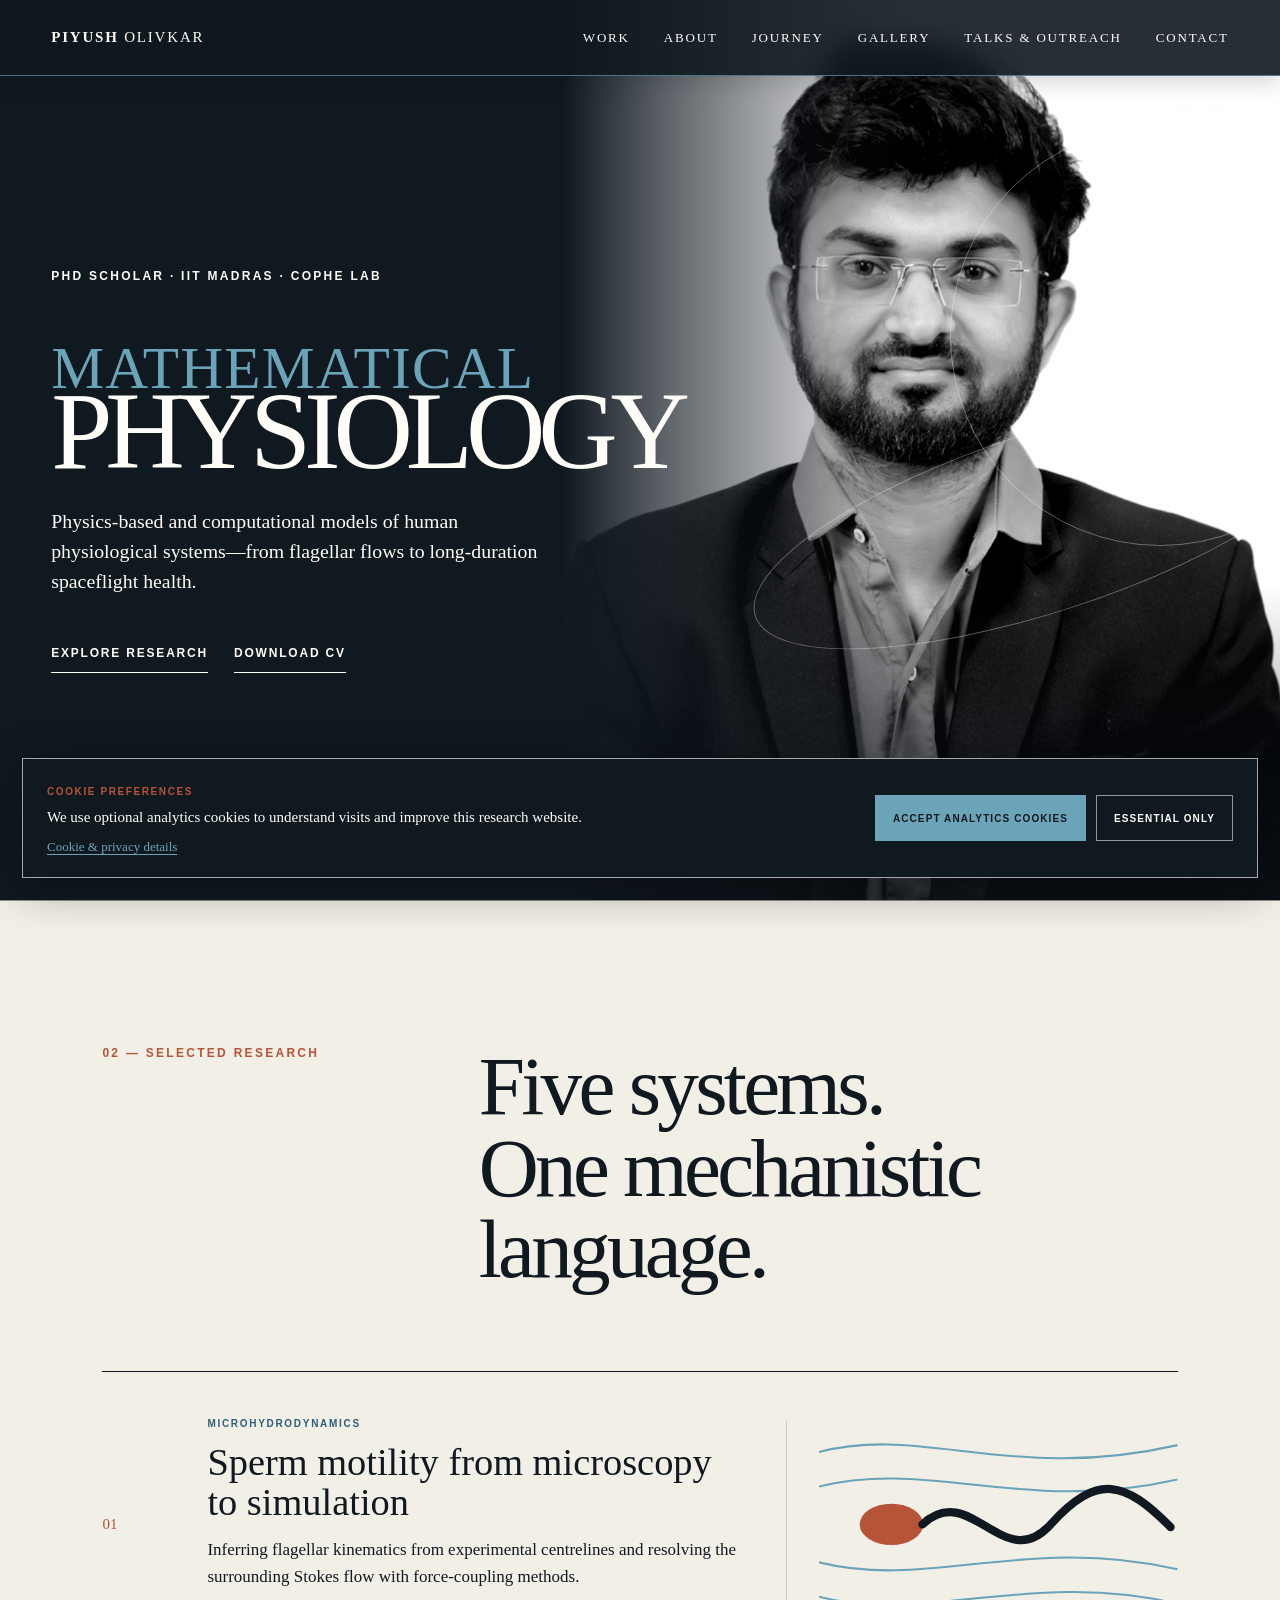
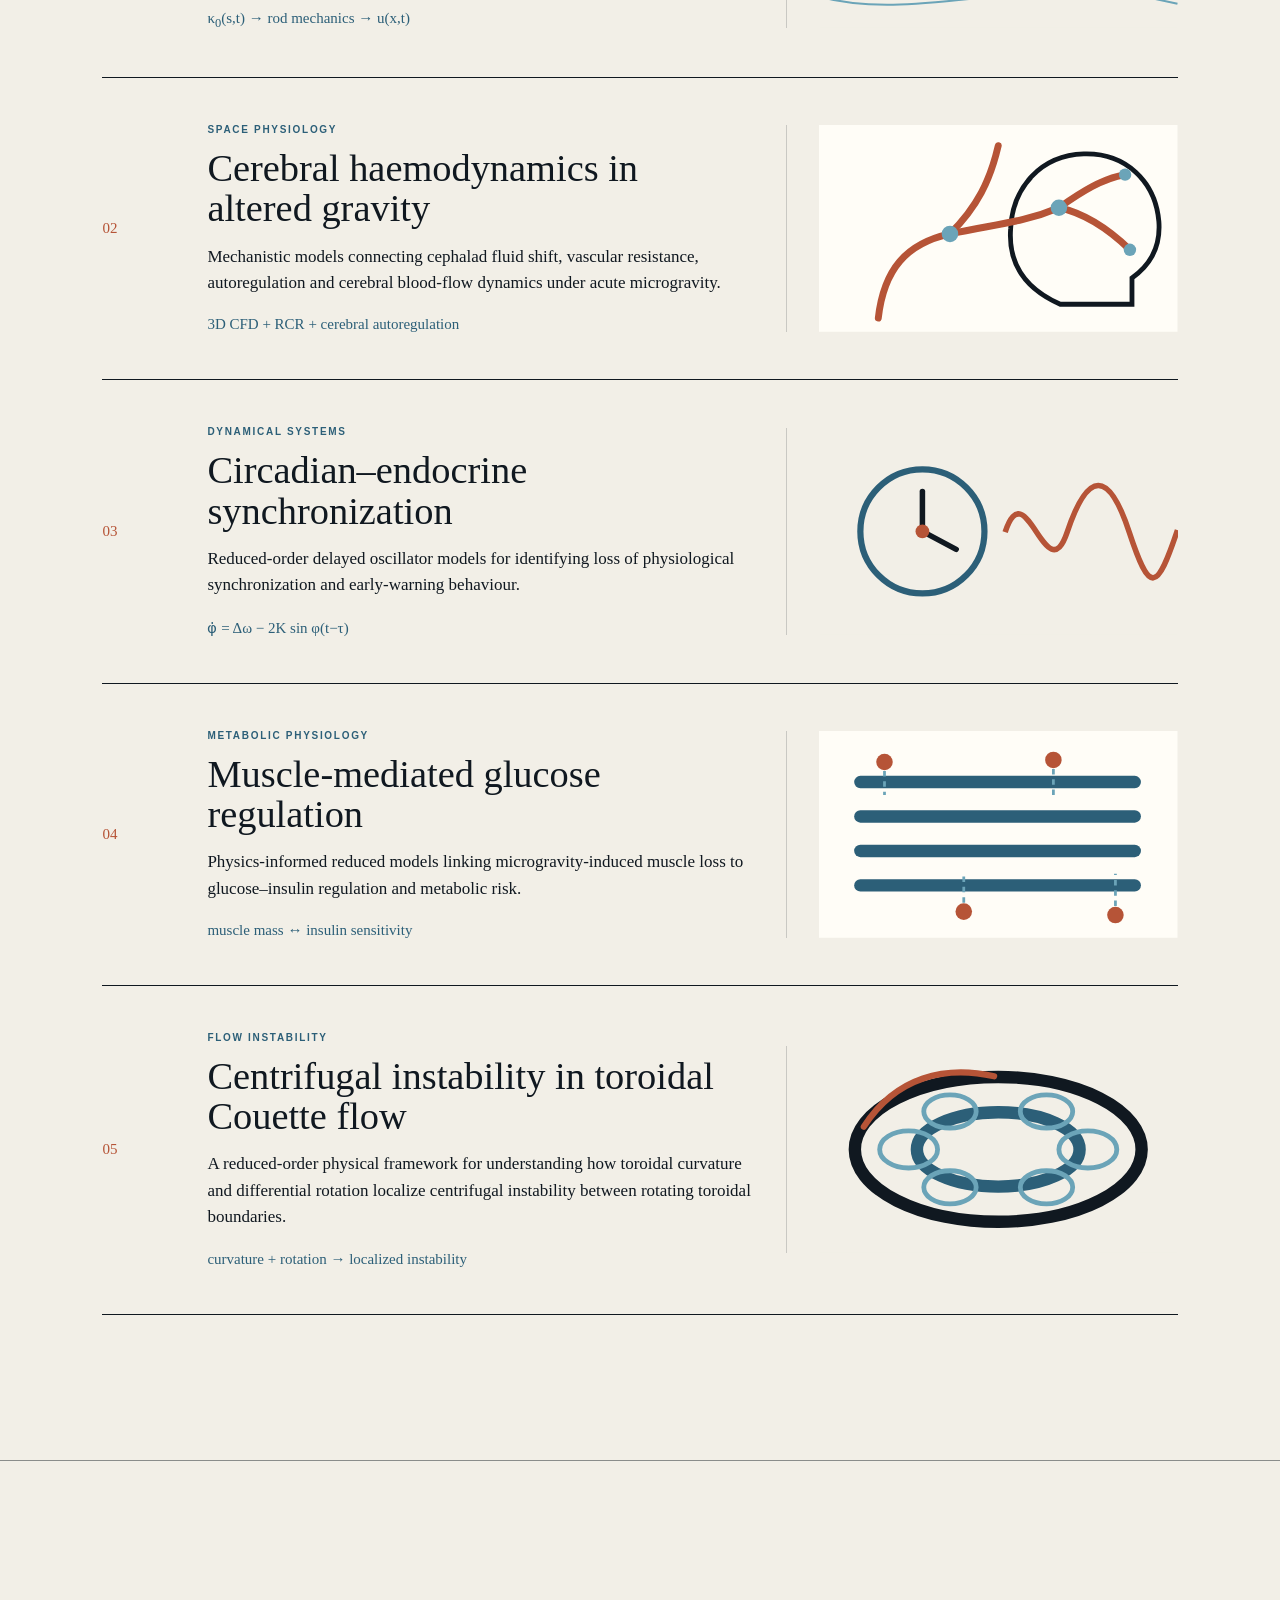
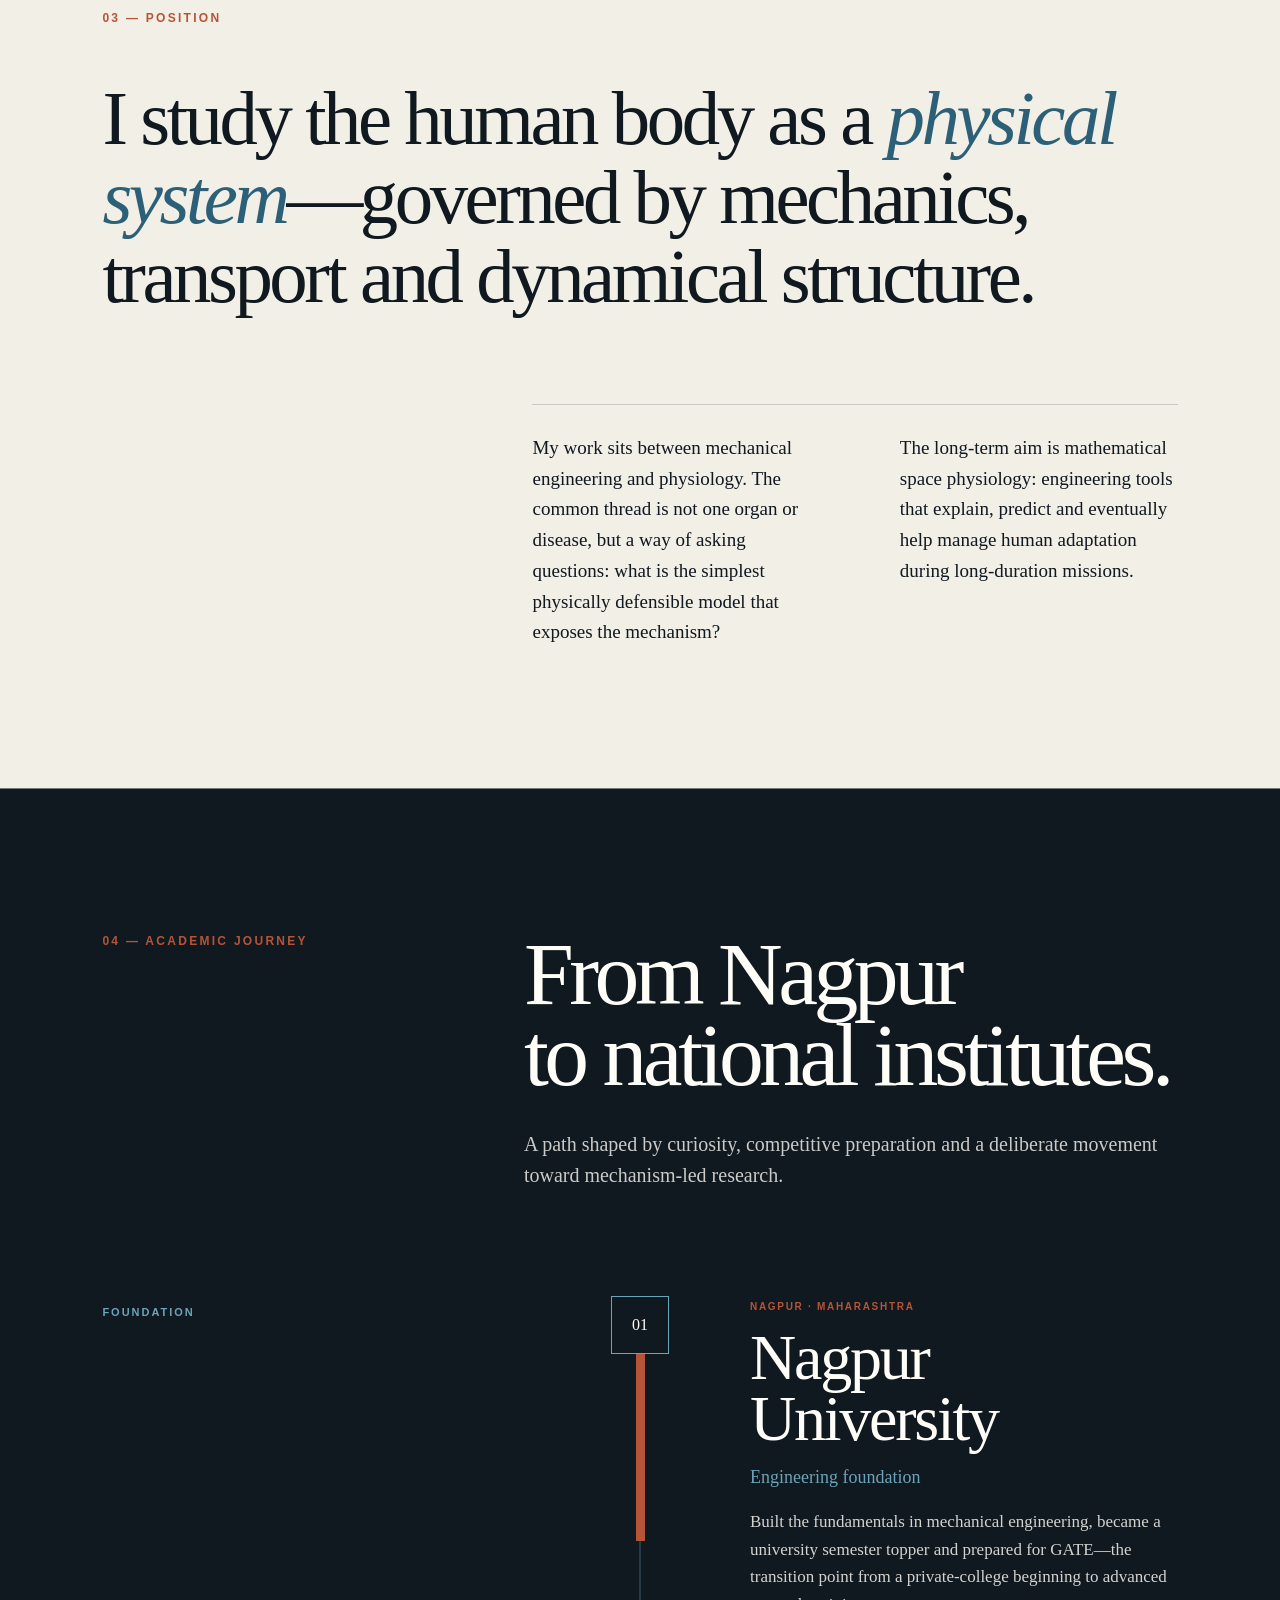
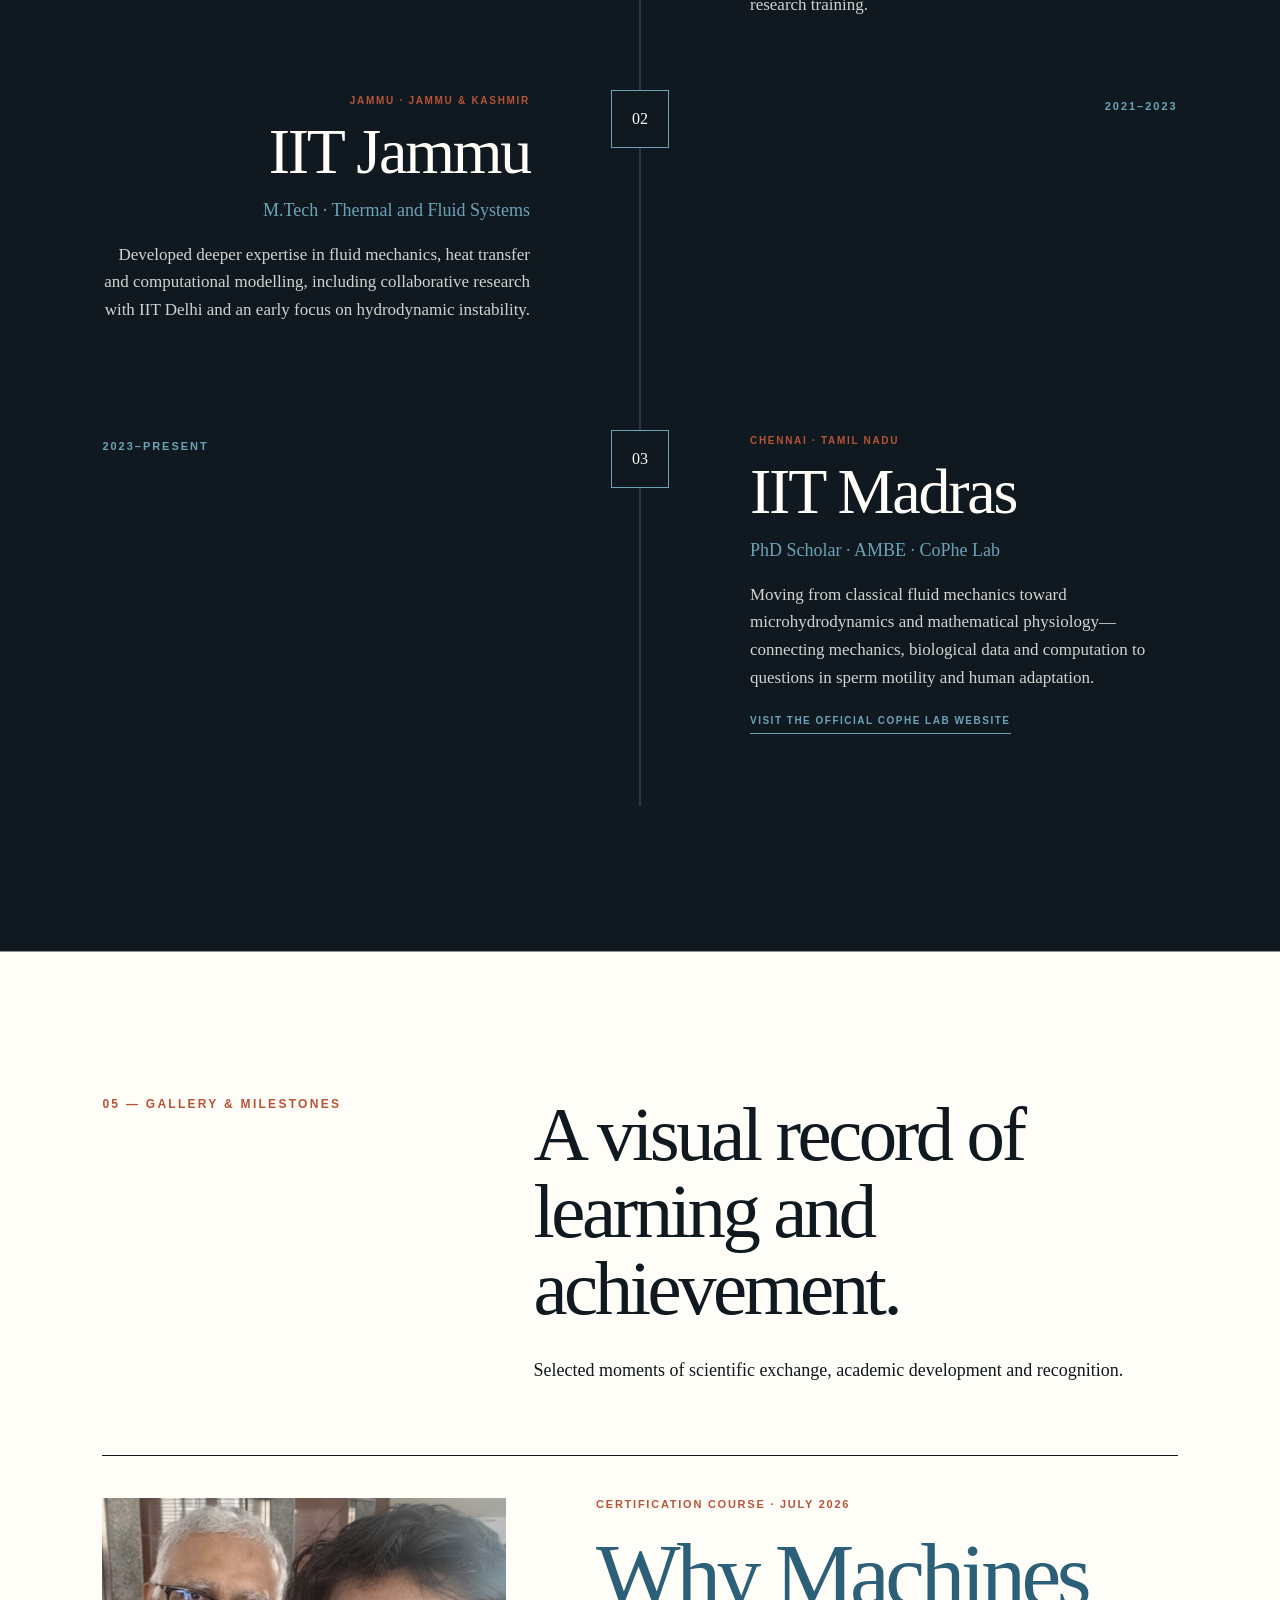
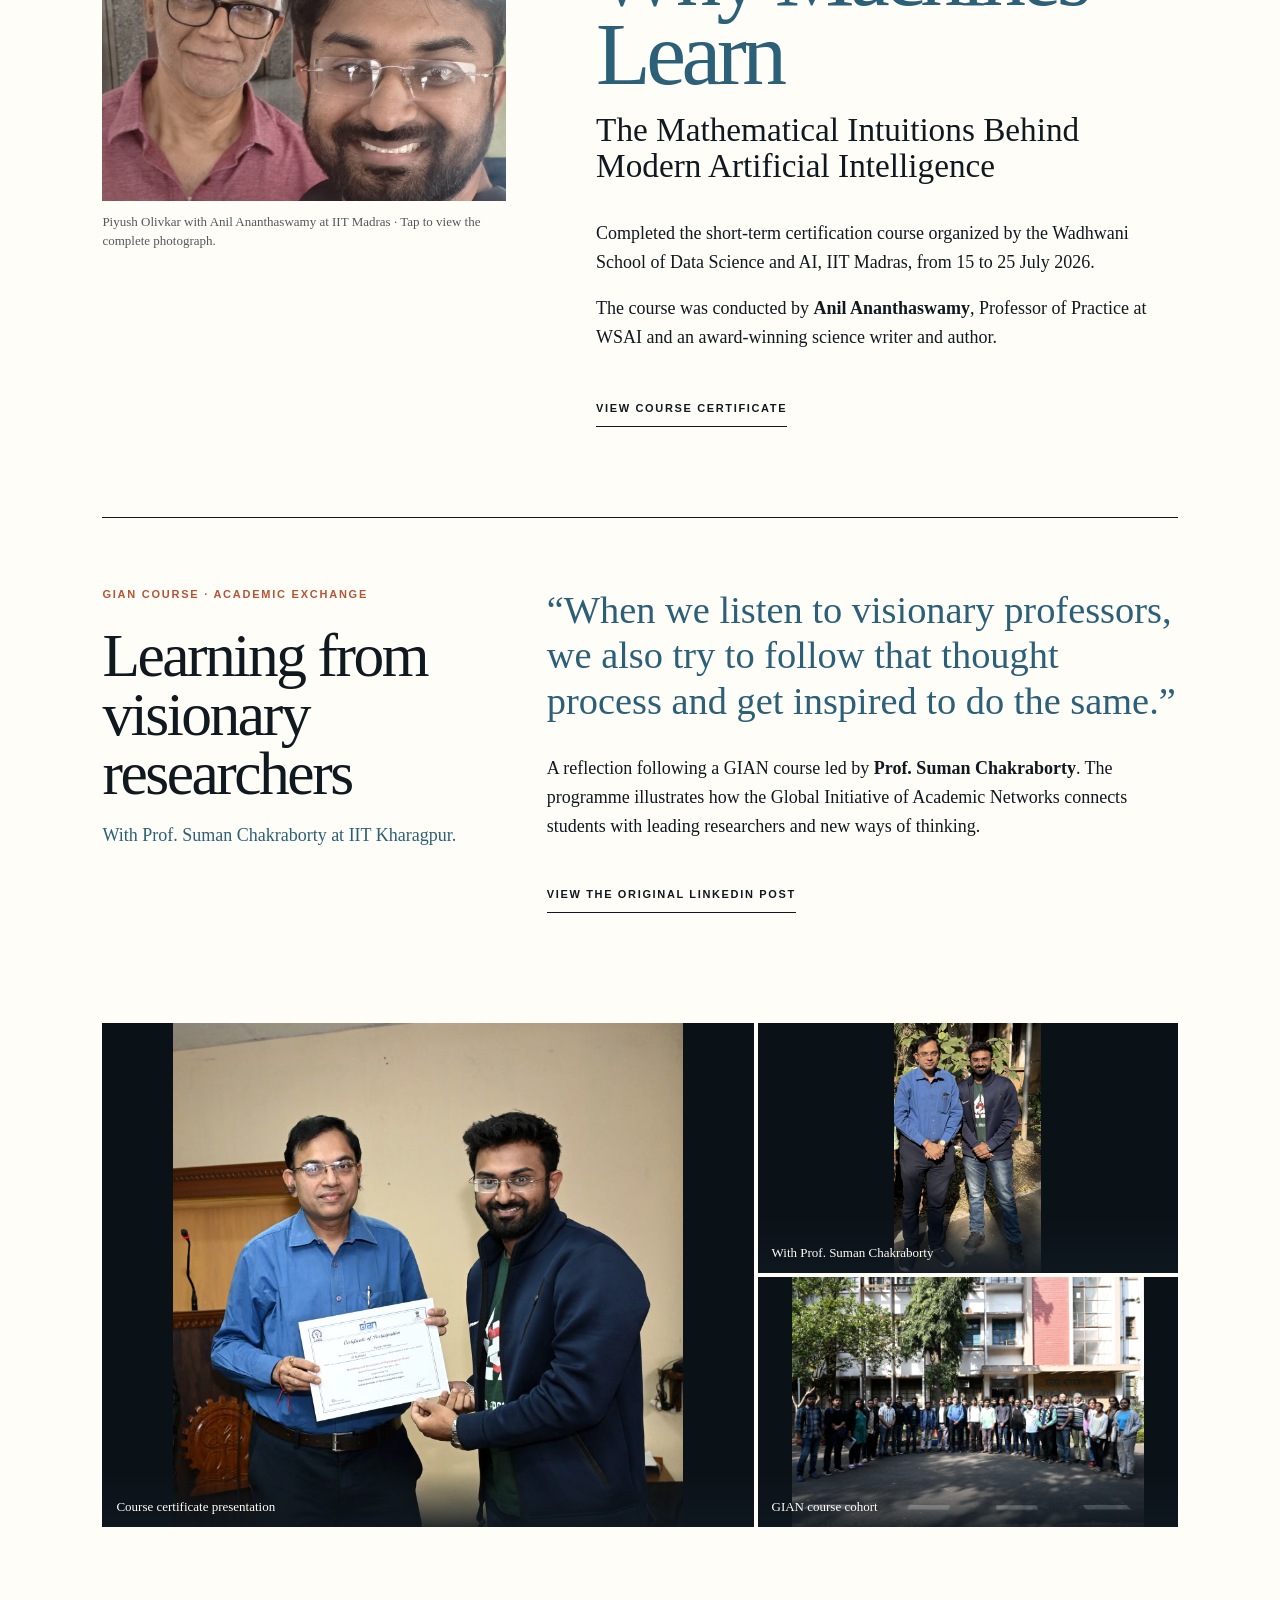
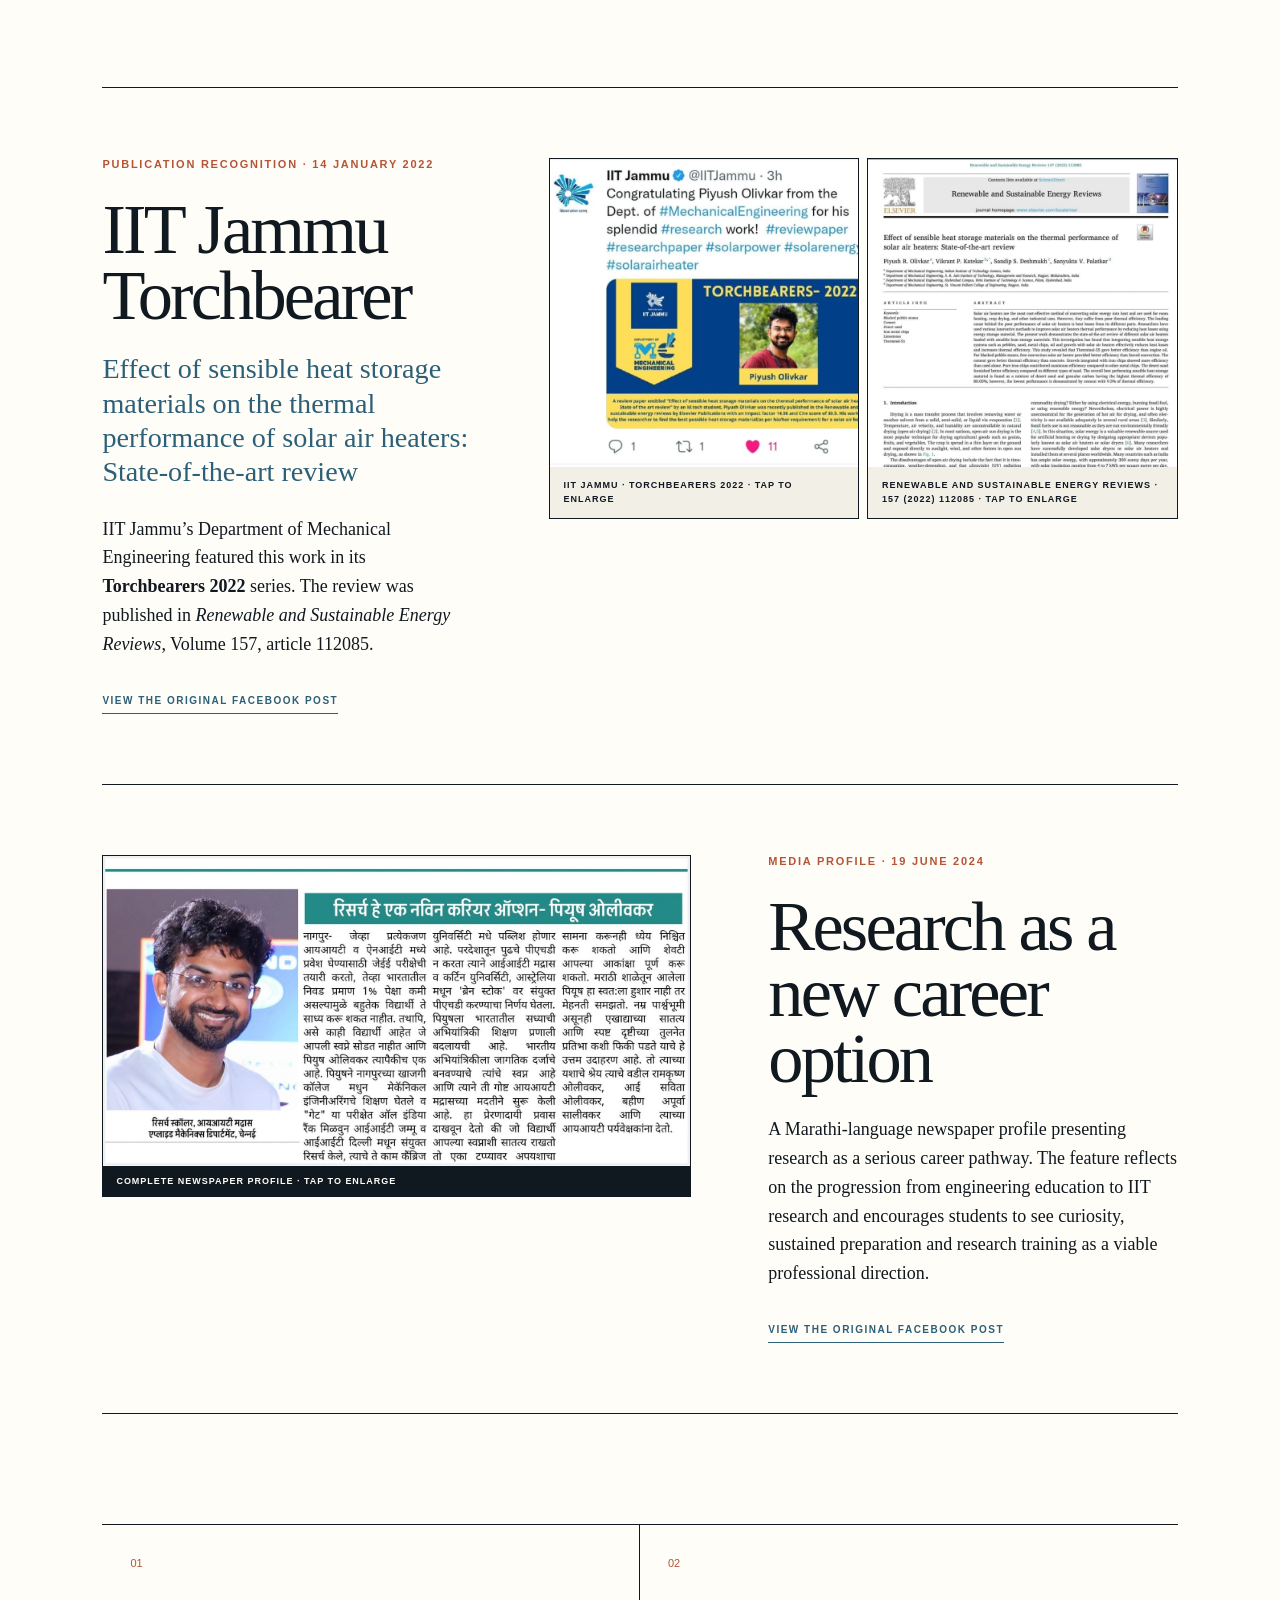
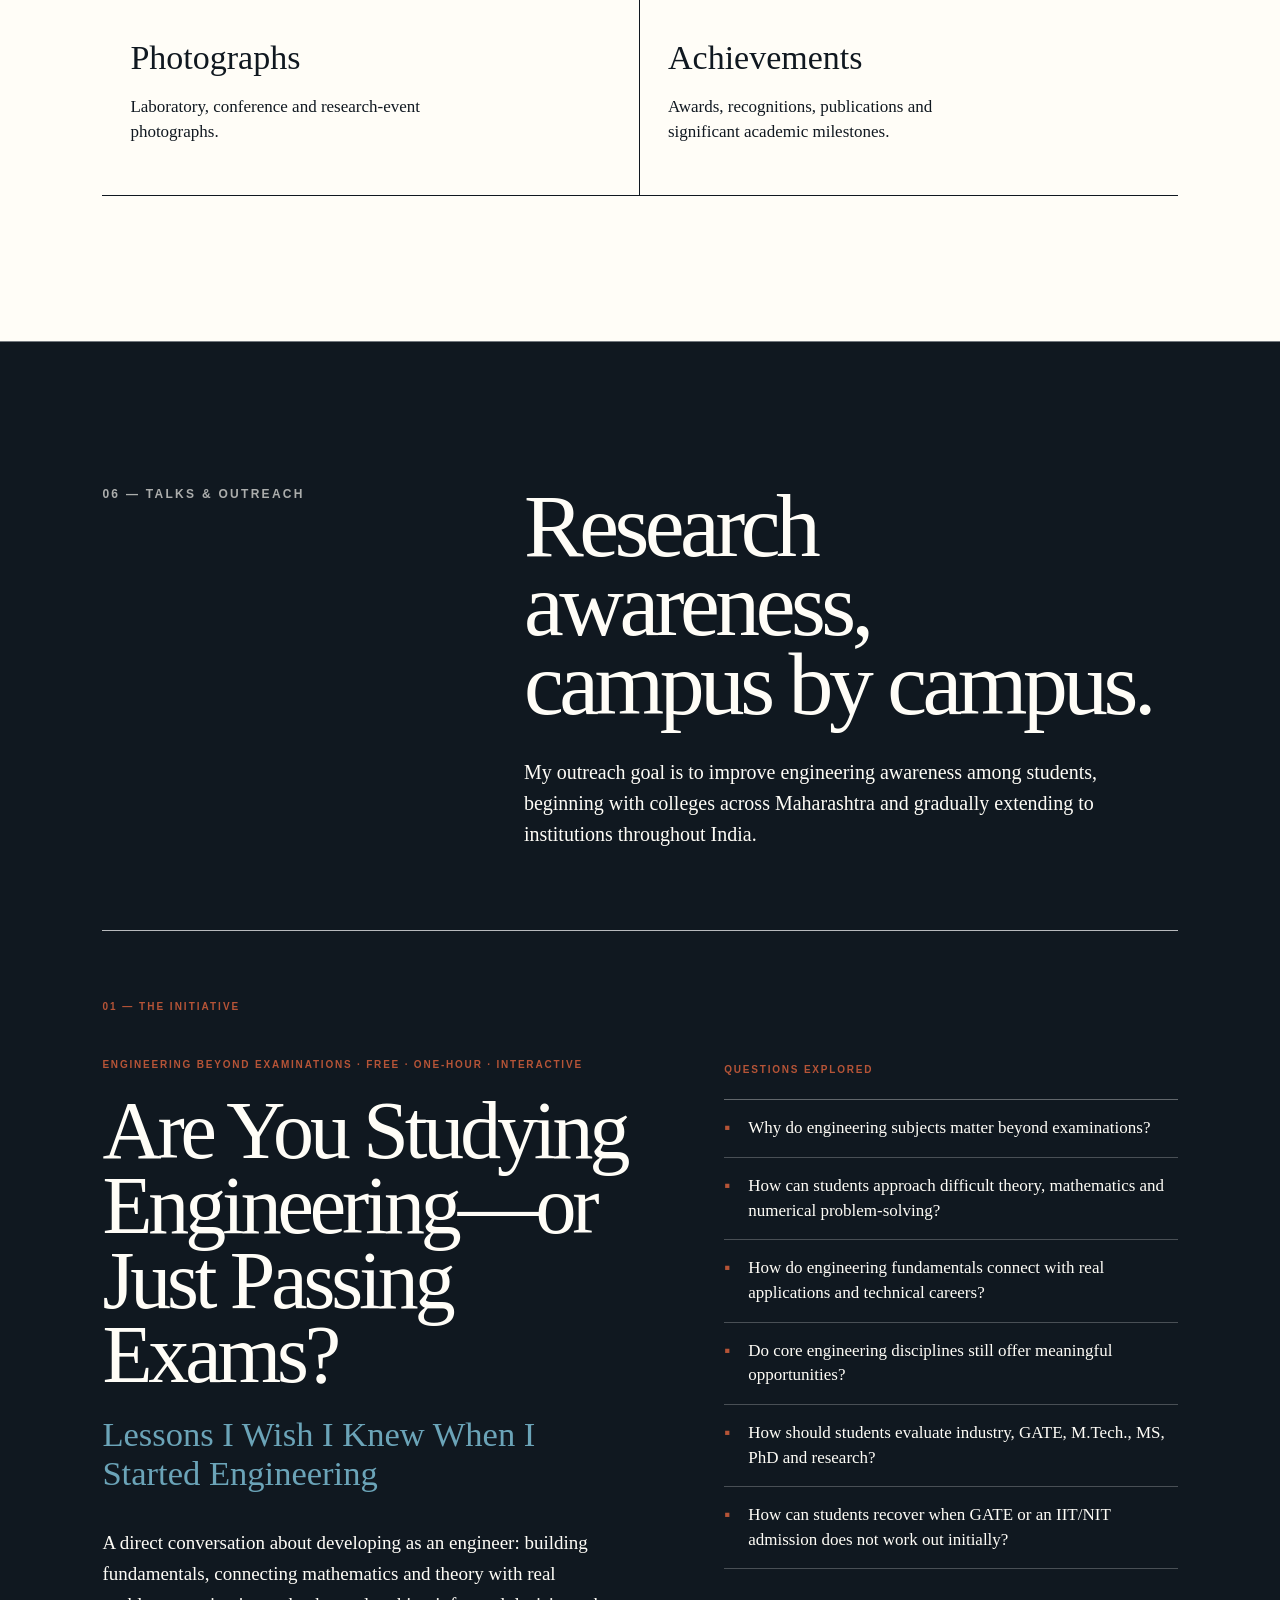
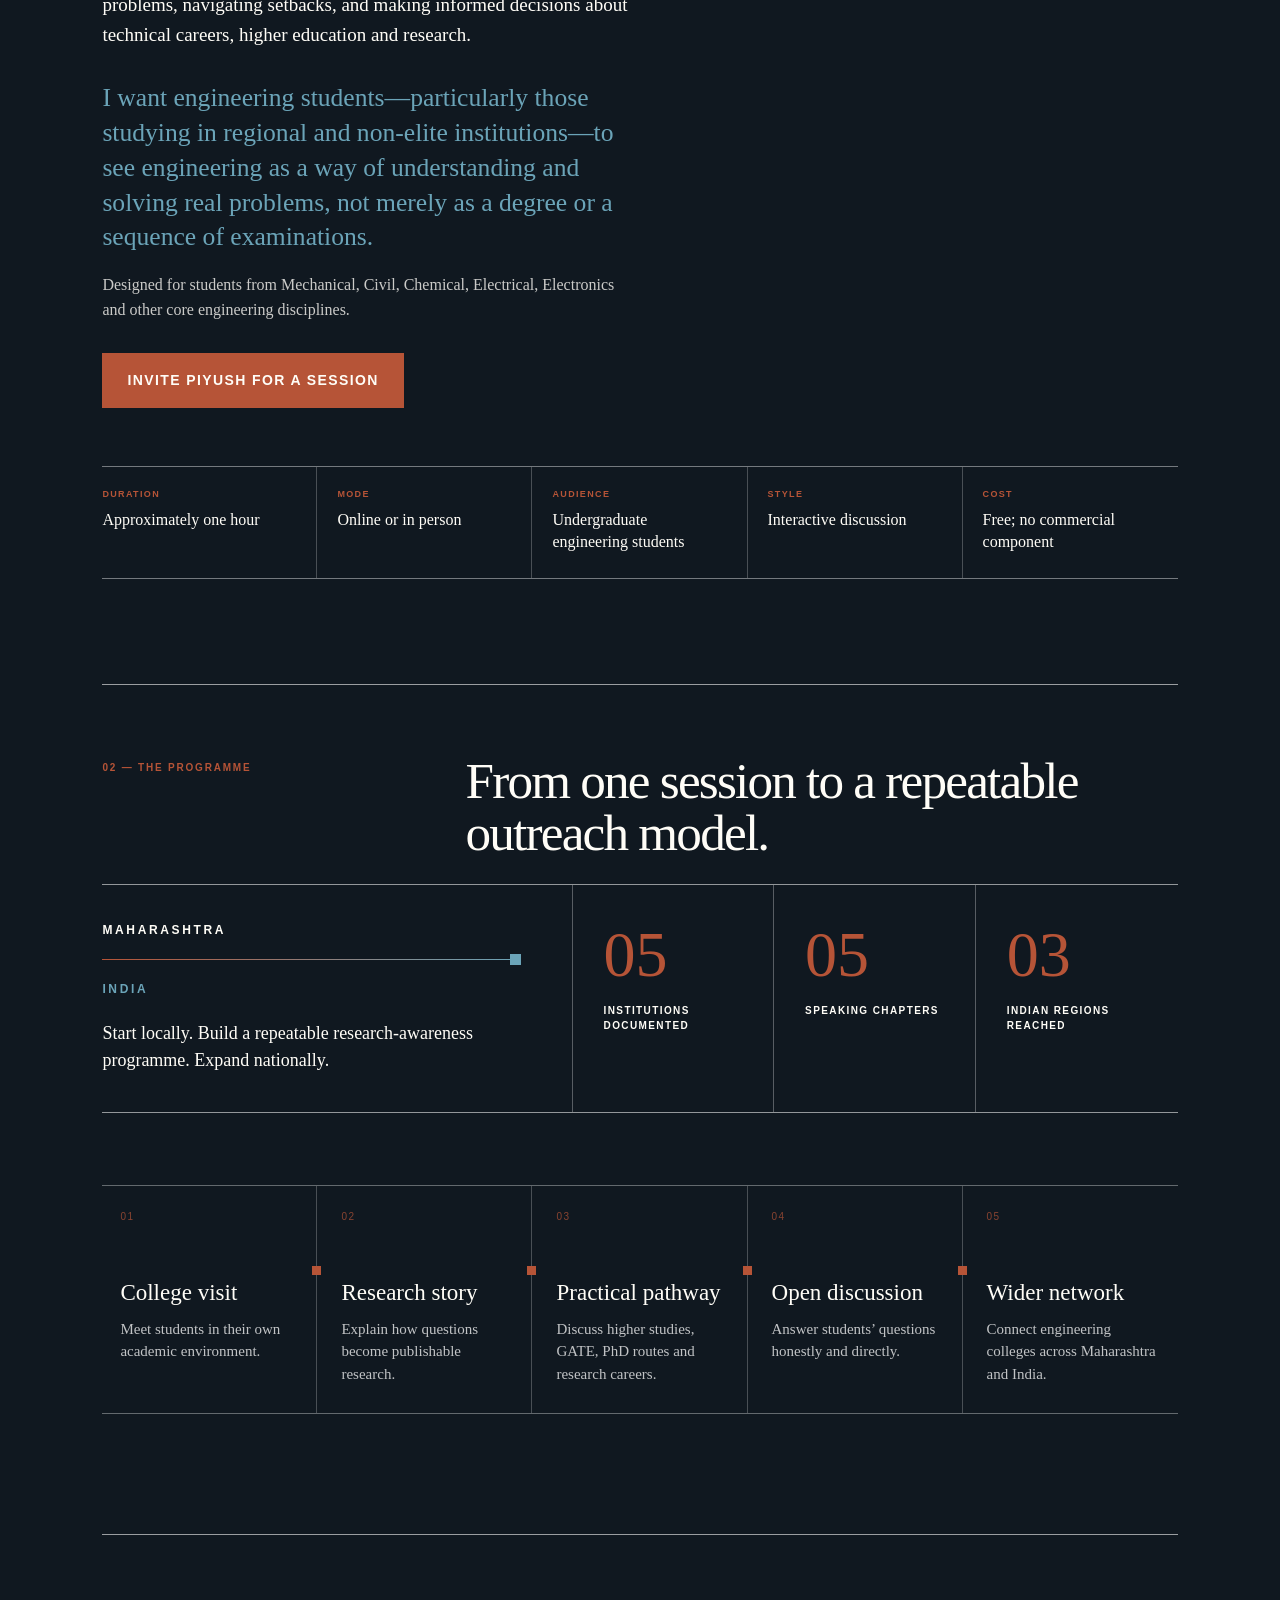
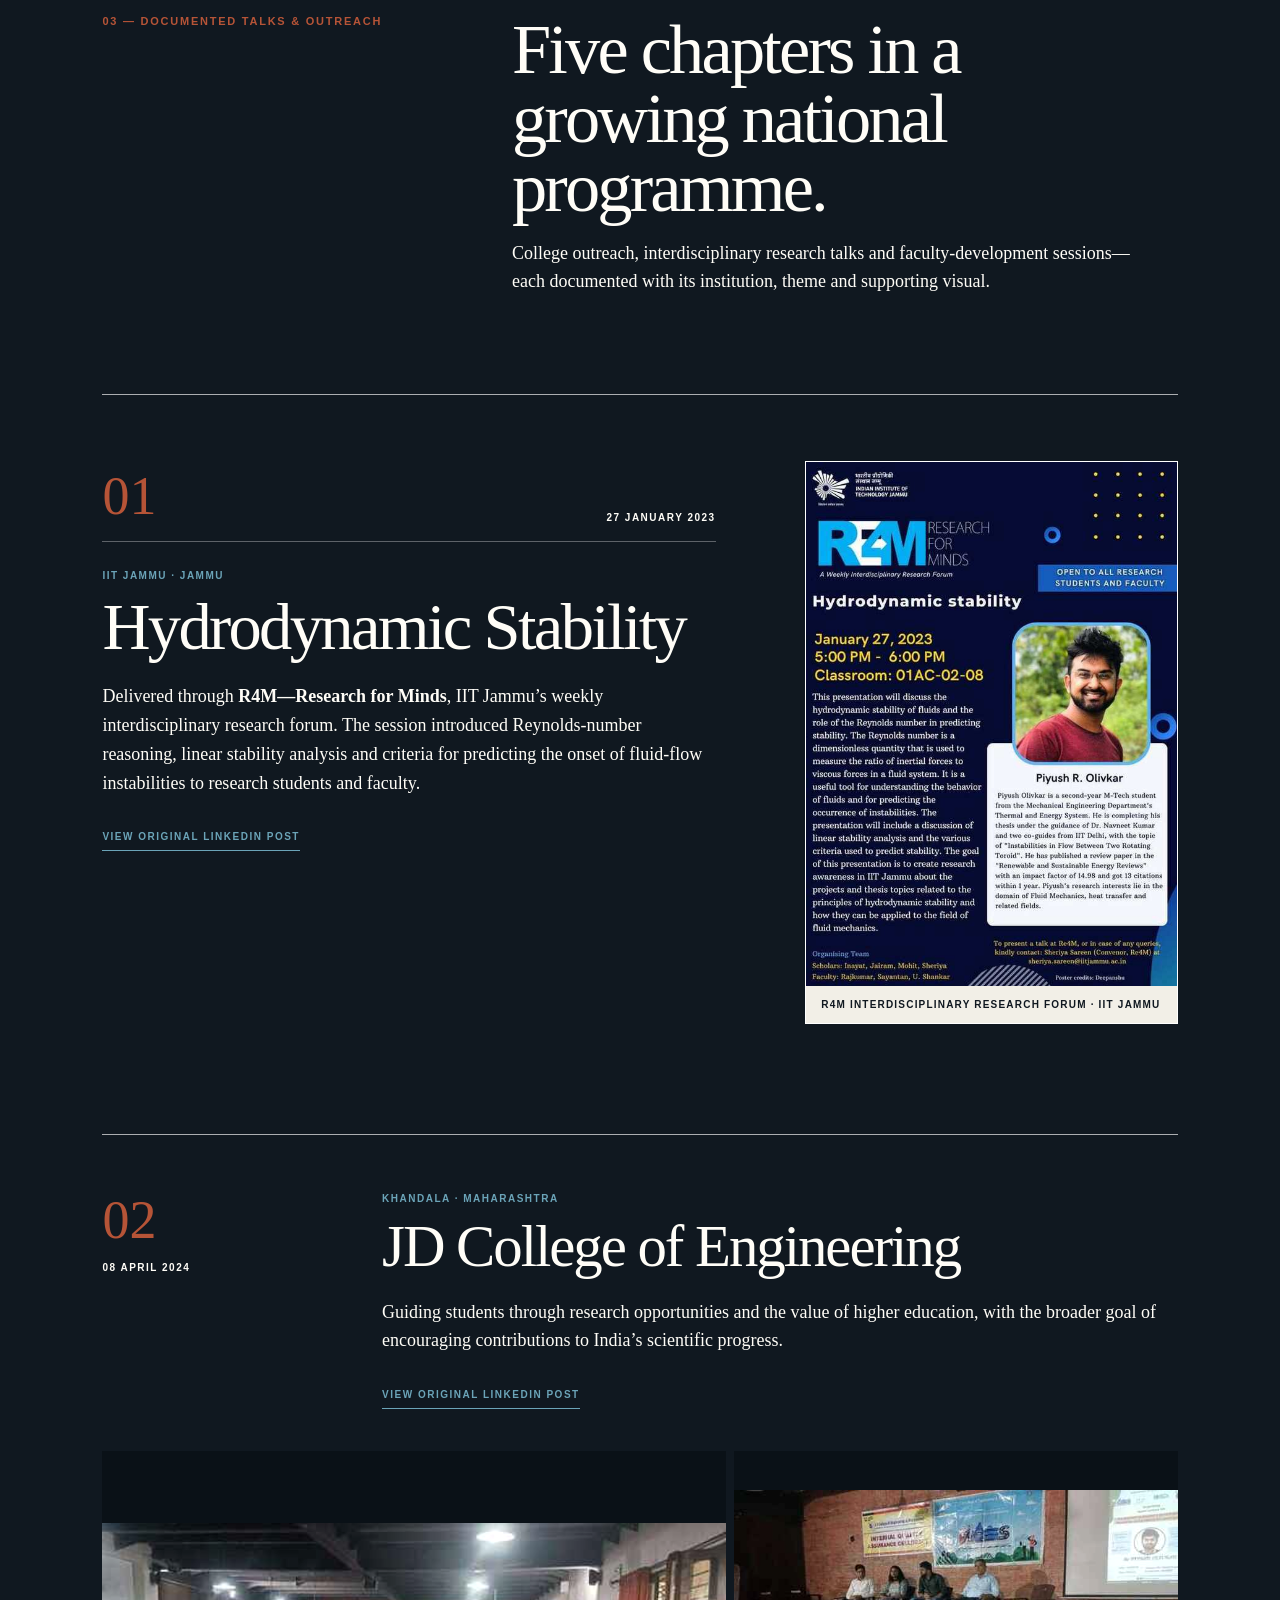
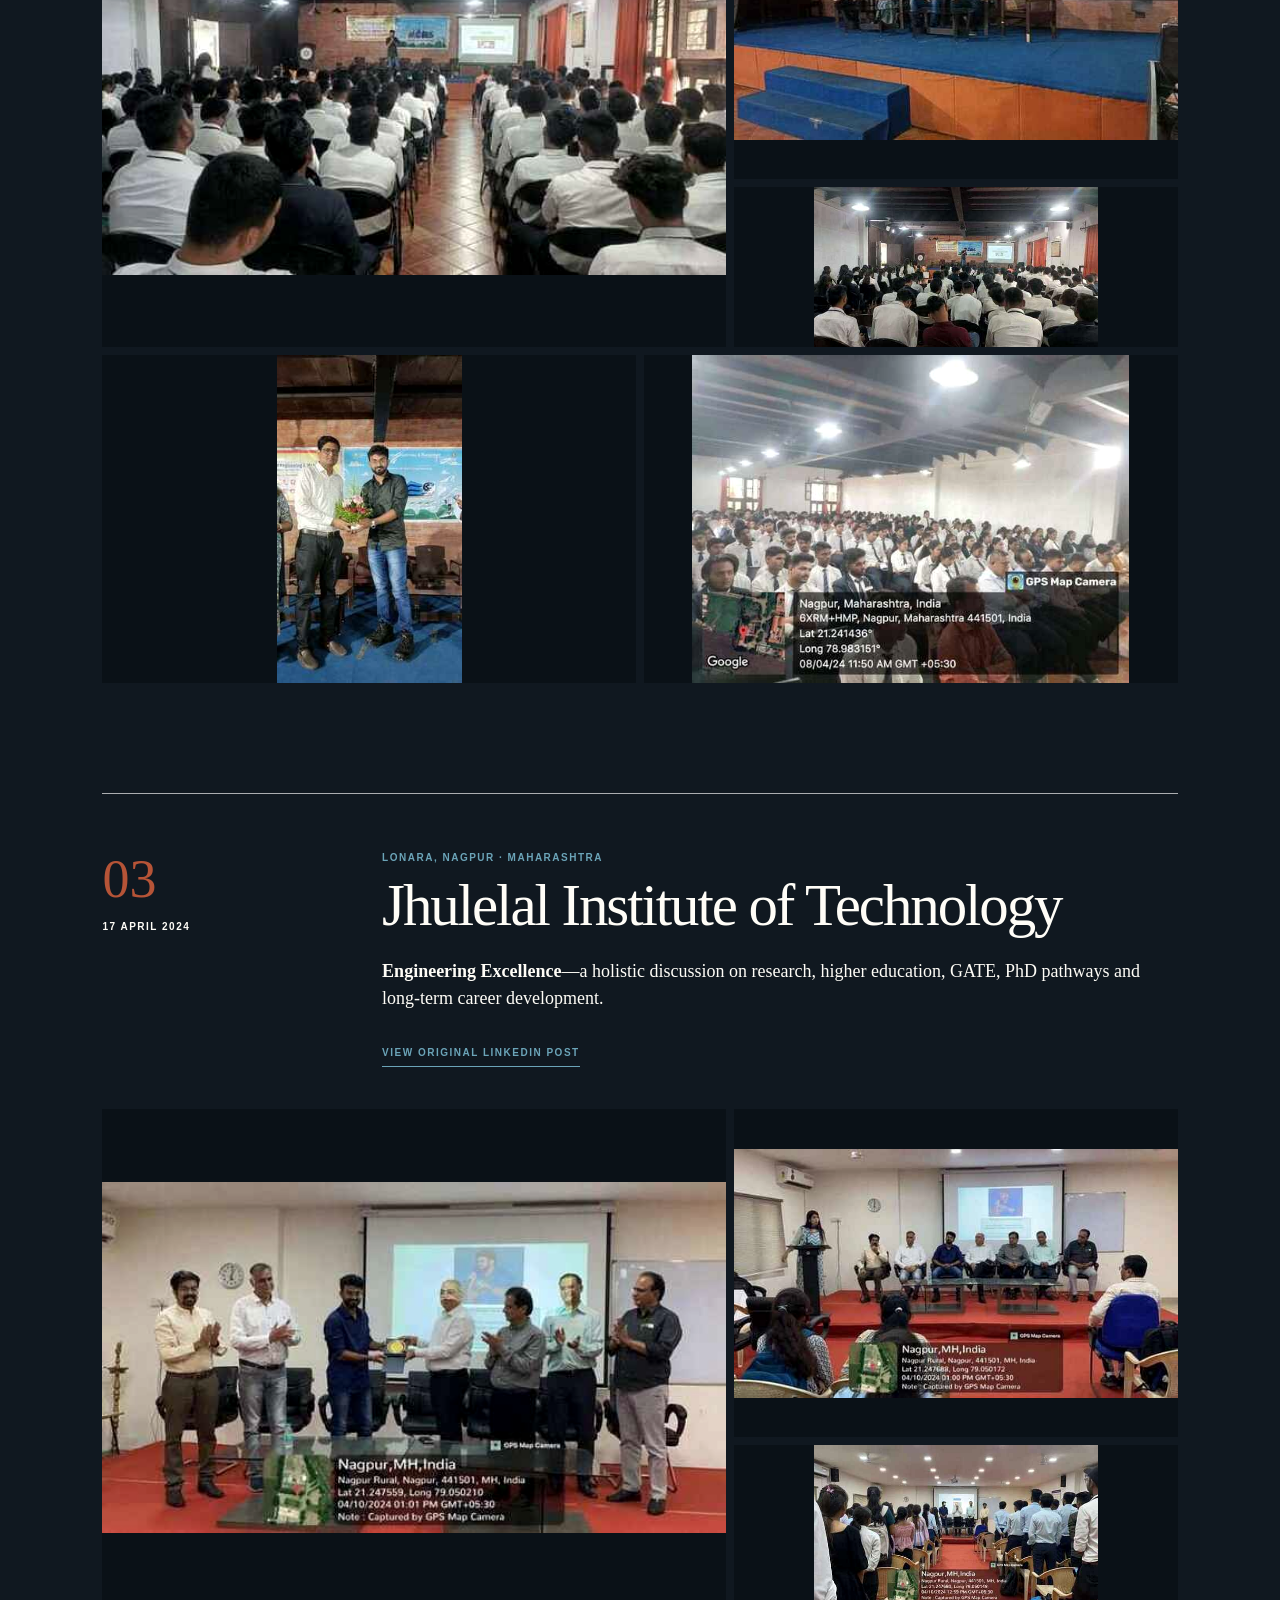
==== commit 42231c2f: "Simplify cookie consent wording" ====
--- a/index.html
+++ b/index.html
@@ -97,7 +97,7 @@
     </section>
     <section class="spaceStatement"><div class="planet" aria-hidden="true"><div></div></div><p class="sectionCode light">07 — LONG HORIZON</p><h2>From microscale mechanics to human adaptation beyond Earth.</h2><p>Building toward an independent research programme in engineering-driven physiology and space medicine.</p></section>
   </main>
-  <footer id="contact"><p class="footerLabel">LET'S DISCUSS RESEARCH</p><div class="contactEmails"><a class="email" href="mailto:am23d017@smail.iitm.ac.in">am23d017@smail.iitm.ac.in</a><a href="mailto:piyush.olivkar28@gmail.com">piyush.olivkar28@gmail.com</a></div><div class="footerMeta"><address><strong><a href="https://www.dannyraj.com/" target="_blank" rel="noopener noreferrer">CoPhe Lab</a></strong><br>Room 322, KCB Building<br>Department of Applied Mechanics and Biomedical Engineering<br>Indian Institute of Technology Madras<br>Chennai – 600036, Tamil Nadu, India</address><div><a href="https://scholar.google.com/citations?user=MVU_aZQAAAAJ&hl=en">Scholar</a><a href="https://www.linkedin.com/in/piyush-olivkar-ba3a87138">LinkedIn</a><a href="https://github.com/piyusholivkar28-lgtm">GitHub</a><a href="https://orcid.org/0000-0003-4378-9251">ORCID</a></div></div><details class="privacyNotice" id="privacy"><summary>Privacy &amp; analytics</summary><p>With permission, this website uses Google Analytics to measure anonymous visits, approximate location, device type, referral source and interactions such as CV downloads, session invitations and video-opening attempts. It does not ask visitors for names or use analytics to identify individuals. Visitors may decline analytics without affecting the website.</p><button class="privacyReset" type="button">Change analytics preference</button></details></footer>
-  <aside class="analyticsConsent" role="dialog" aria-label="Analytics preferences" hidden><div><strong>ANONYMOUS WEBSITE ANALYTICS</strong><p>Allow anonymous visit and interaction measurement to understand how this research portfolio is being used. No names or email addresses are collected.</p><a href="#privacy">Privacy details</a></div><div class="analyticsConsentActions"><button type="button" data-consent="granted">Allow analytics</button><button type="button" data-consent="denied">Continue without analytics</button></div></aside>\n  <script src="script.js?v=20260830-analytics1"></script>
+  <footer id="contact"><p class="footerLabel">LET'S DISCUSS RESEARCH</p><div class="contactEmails"><a class="email" href="mailto:am23d017@smail.iitm.ac.in">am23d017@smail.iitm.ac.in</a><a href="mailto:piyush.olivkar28@gmail.com">piyush.olivkar28@gmail.com</a></div><div class="footerMeta"><address><strong><a href="https://www.dannyraj.com/" target="_blank" rel="noopener noreferrer">CoPhe Lab</a></strong><br>Room 322, KCB Building<br>Department of Applied Mechanics and Biomedical Engineering<br>Indian Institute of Technology Madras<br>Chennai – 600036, Tamil Nadu, India</address><div><a href="https://scholar.google.com/citations?user=MVU_aZQAAAAJ&hl=en">Scholar</a><a href="https://www.linkedin.com/in/piyush-olivkar-ba3a87138">LinkedIn</a><a href="https://github.com/piyusholivkar28-lgtm">GitHub</a><a href="https://orcid.org/0000-0003-4378-9251">ORCID</a></div></div><details class="privacyNotice" id="privacy"><summary>Cookie &amp; privacy details</summary><p>This website uses essential browser storage for your cookie preference. If you accept, Google Analytics cookies measure visits, approximate location, device type, referral source and interactions such as CV downloads, session invitations and video-opening attempts. Analytics is optional and is not used to identify visitors by name.</p><button class="privacyReset" type="button">Change cookie preference</button></details></footer>
+  <aside class="analyticsConsent" role="dialog" aria-label="Cookie preferences" hidden><div><strong>COOKIE PREFERENCES</strong><p>We use optional analytics cookies to understand visits and improve this research website.</p><a href="#privacy">Cookie &amp; privacy details</a></div><div class="analyticsConsentActions"><button type="button" data-consent="granted">Accept analytics cookies</button><button type="button" data-consent="denied">Essential only</button></div></aside>\n  <script src="script.js?v=20260830-analytics1"></script>
 </body>
 </html>
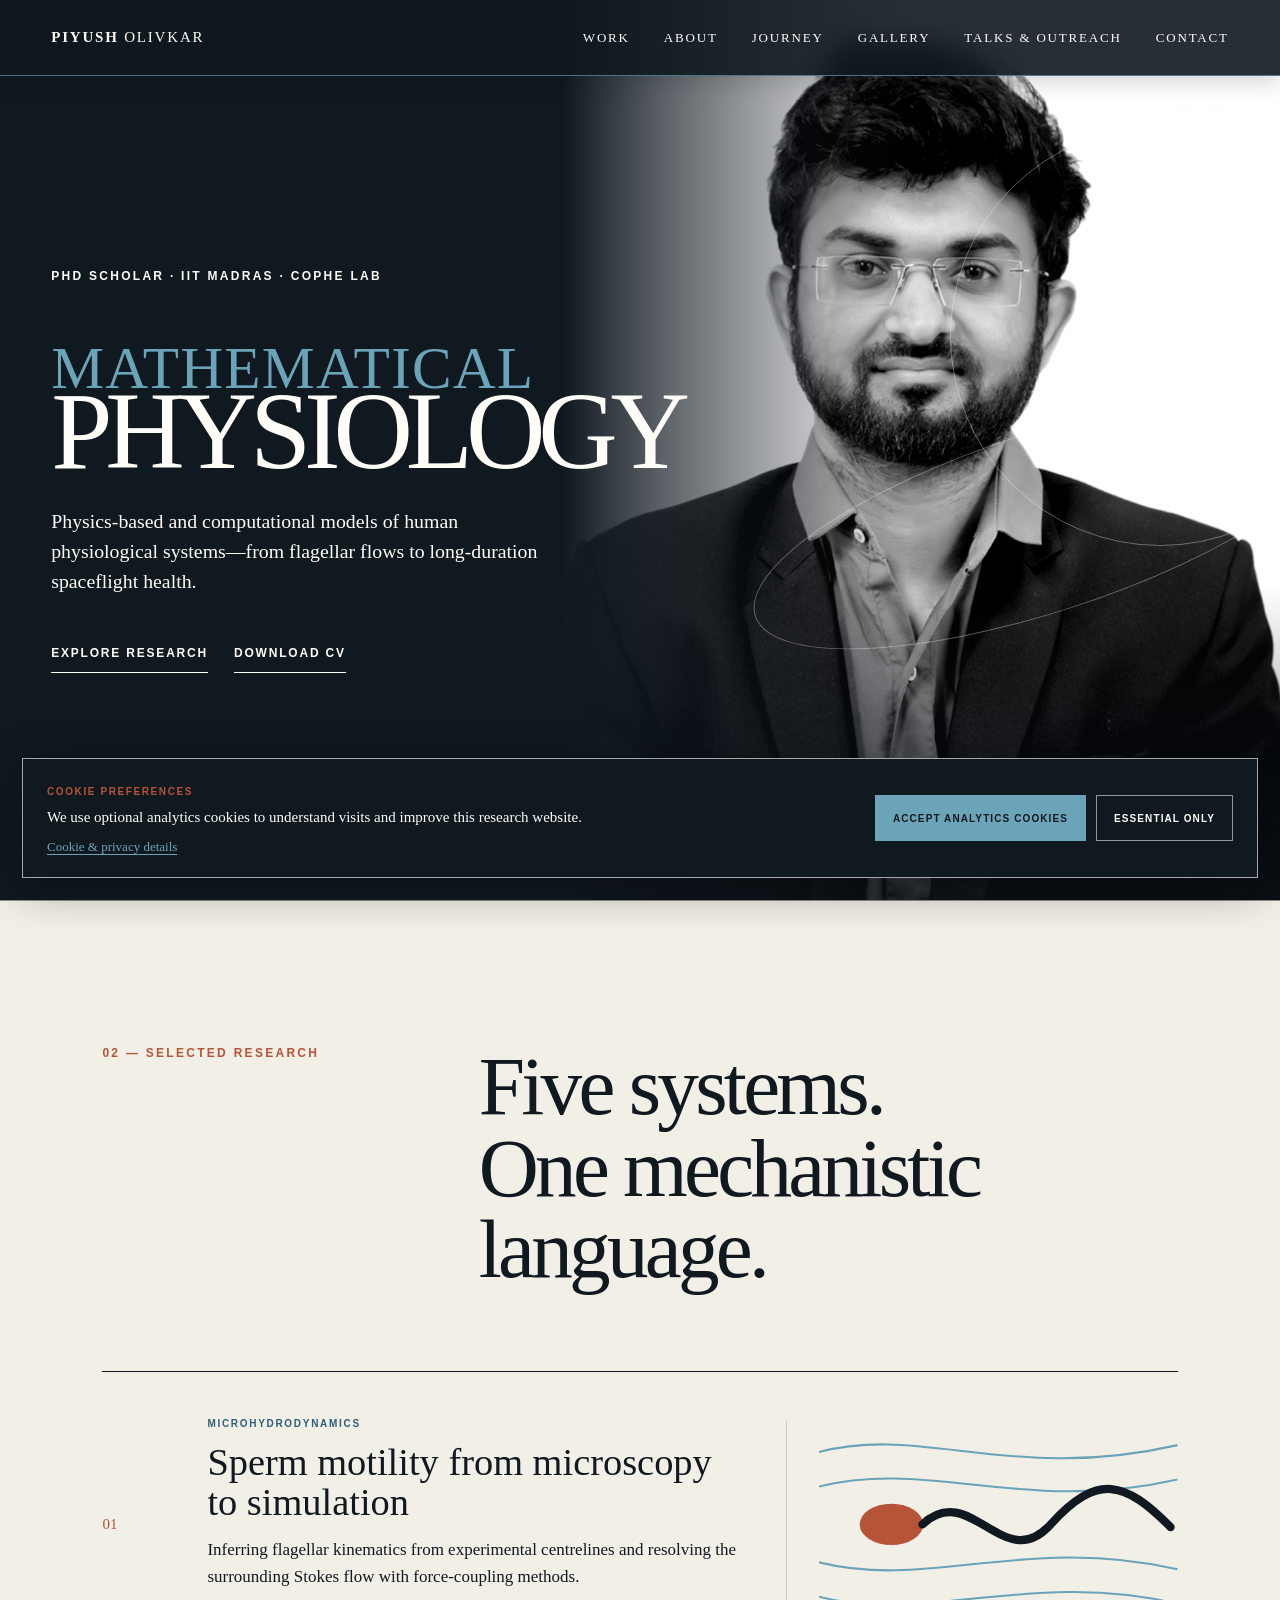
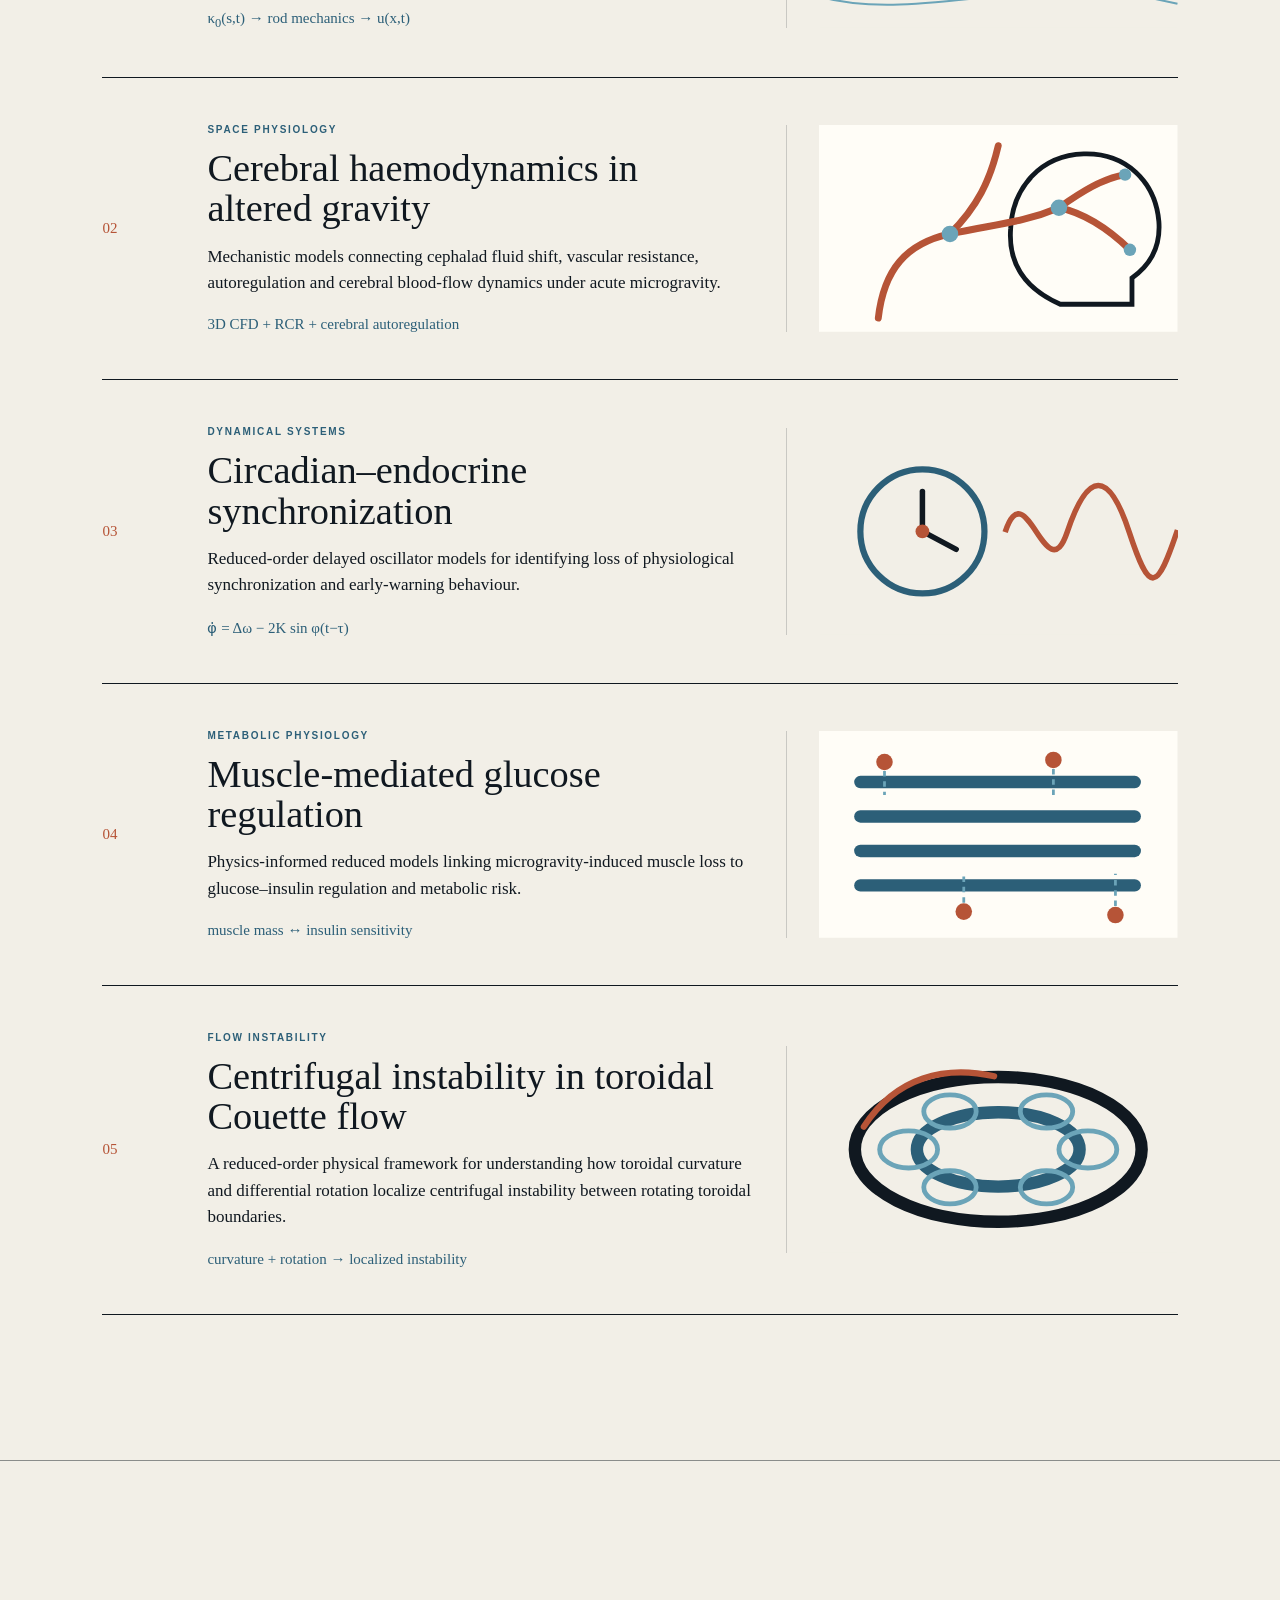
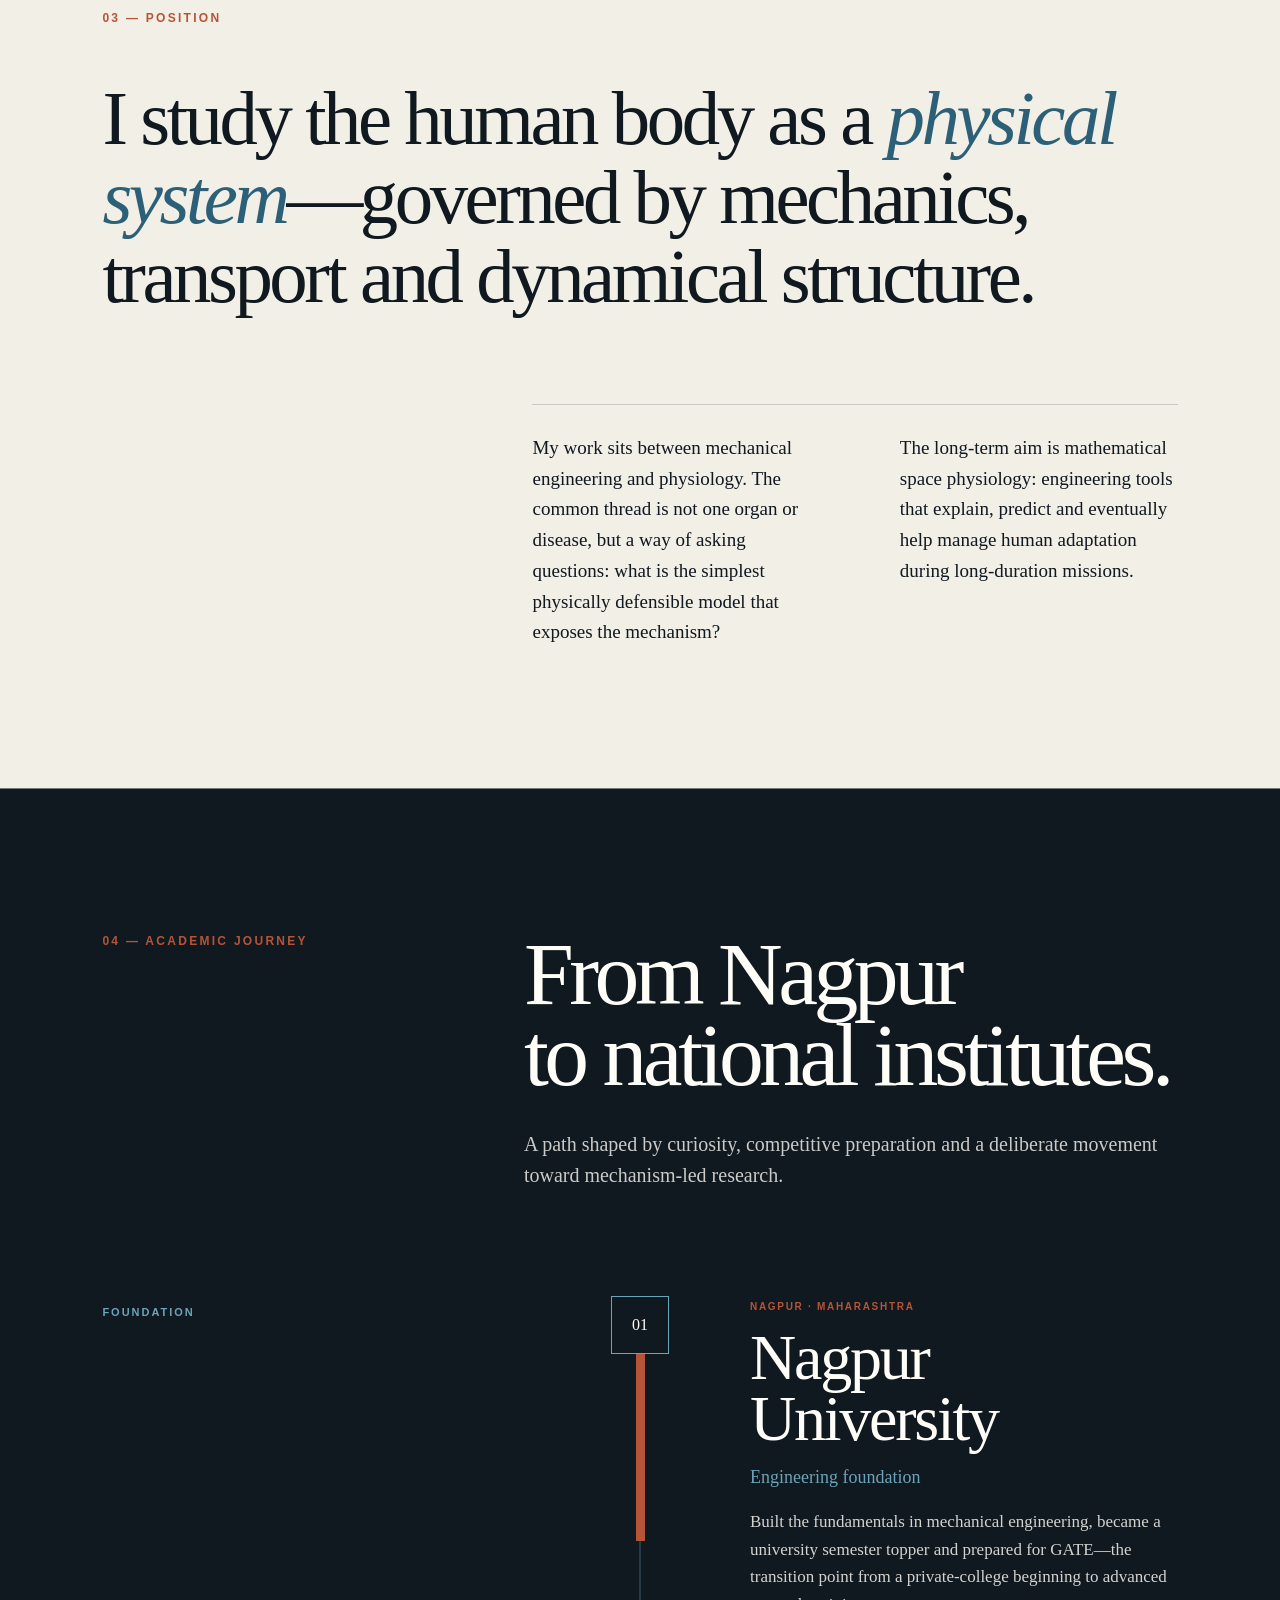
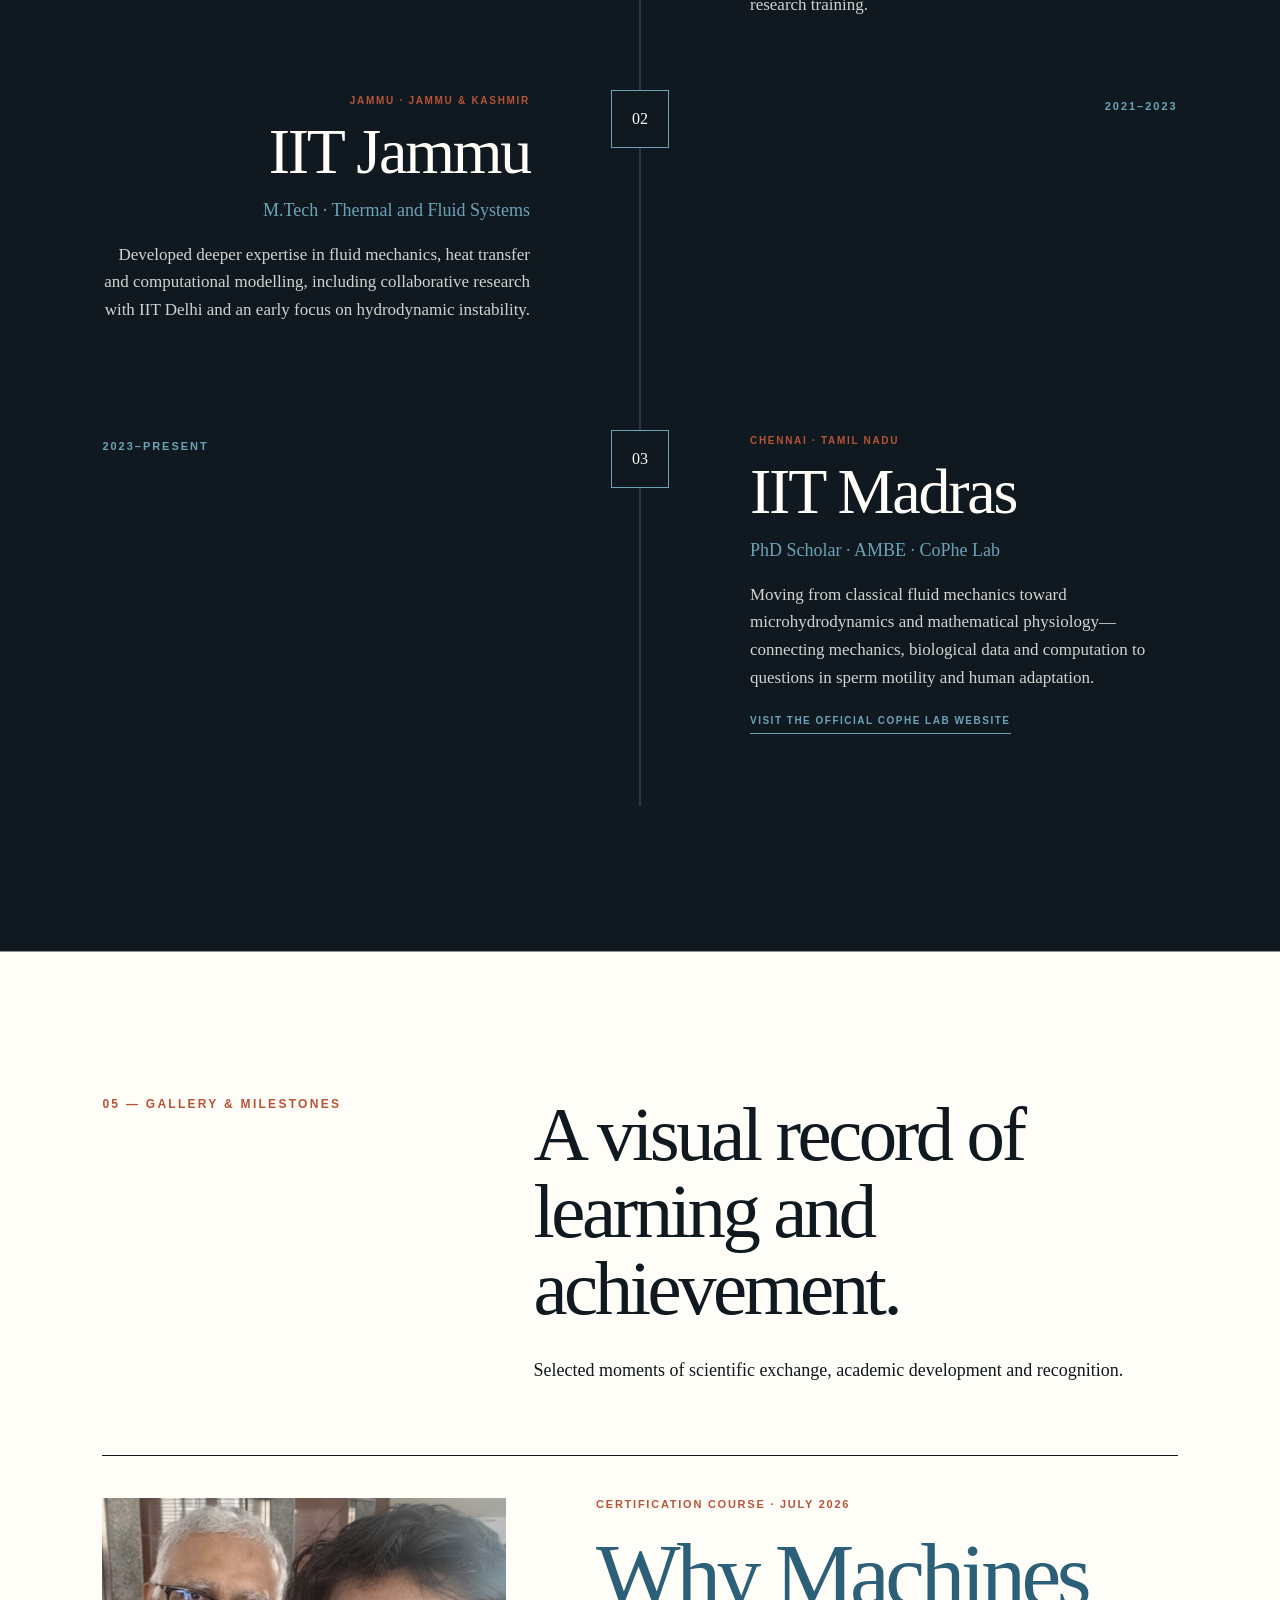
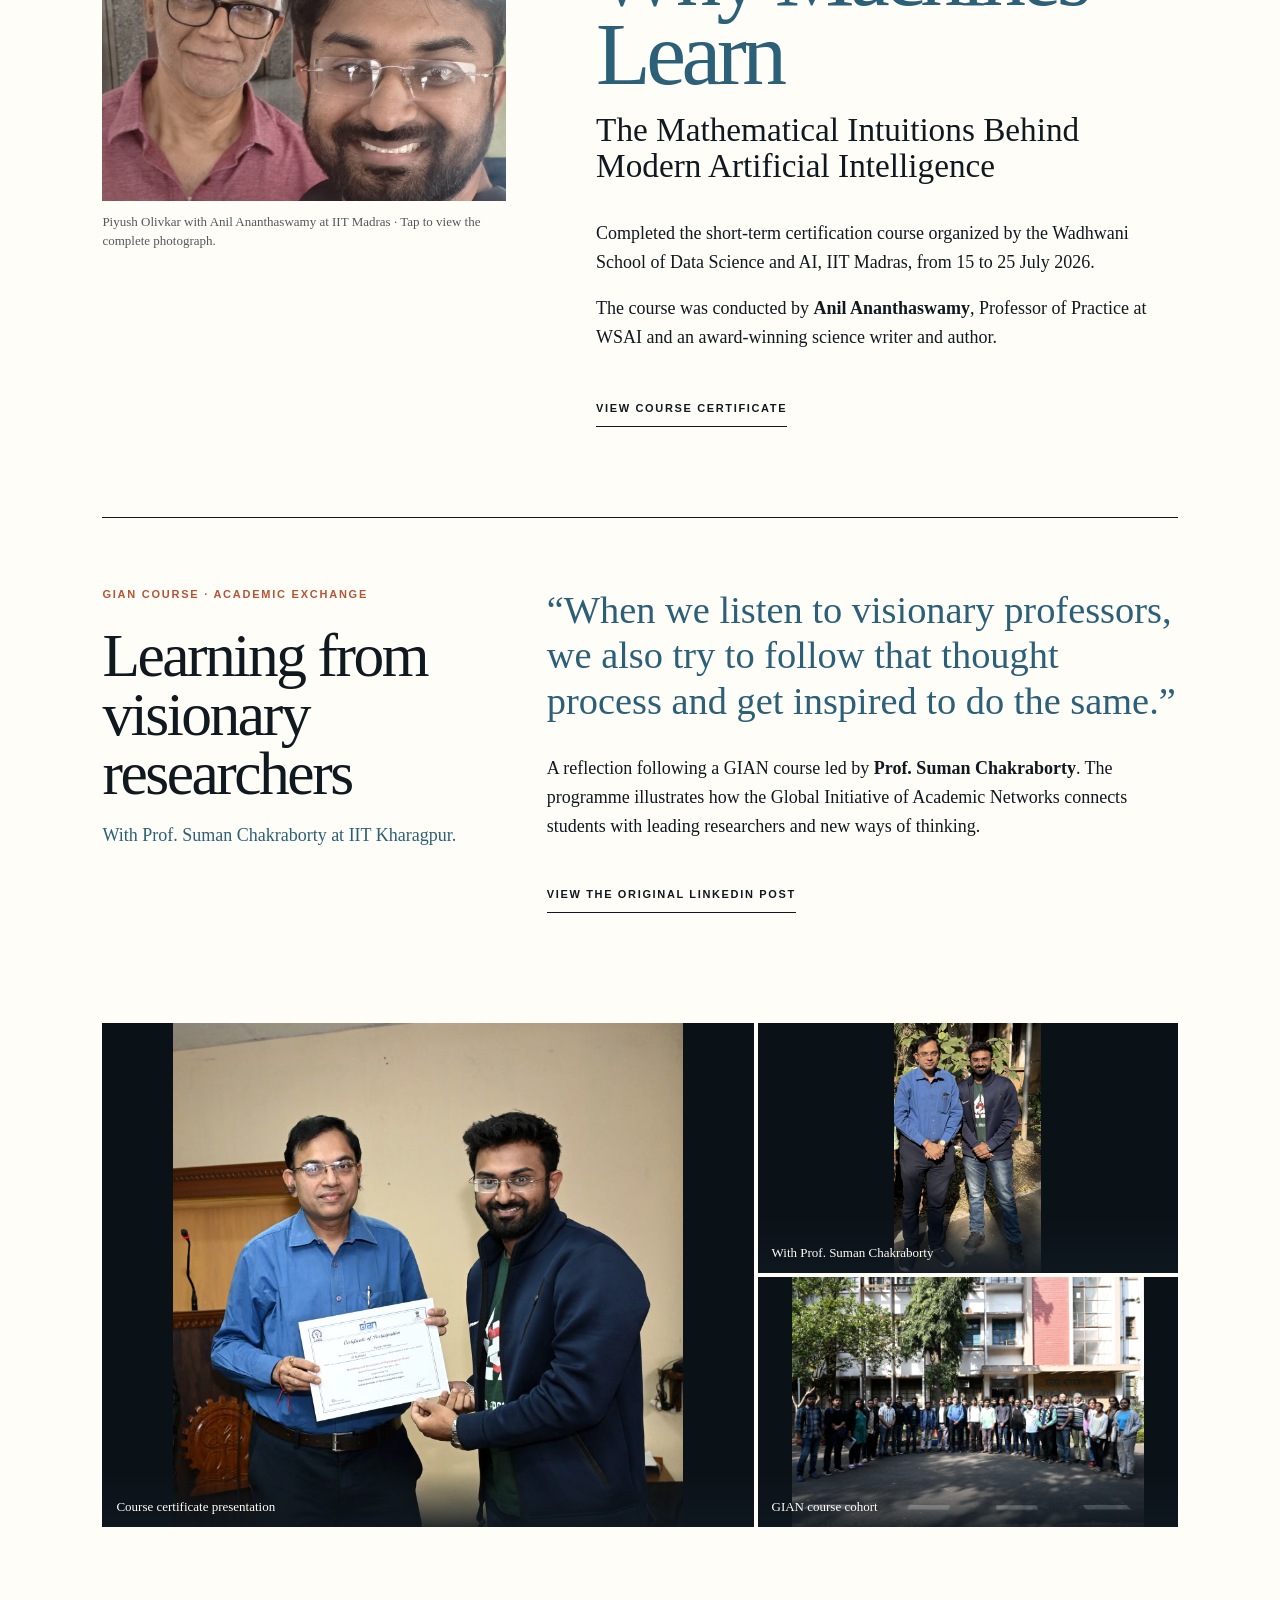
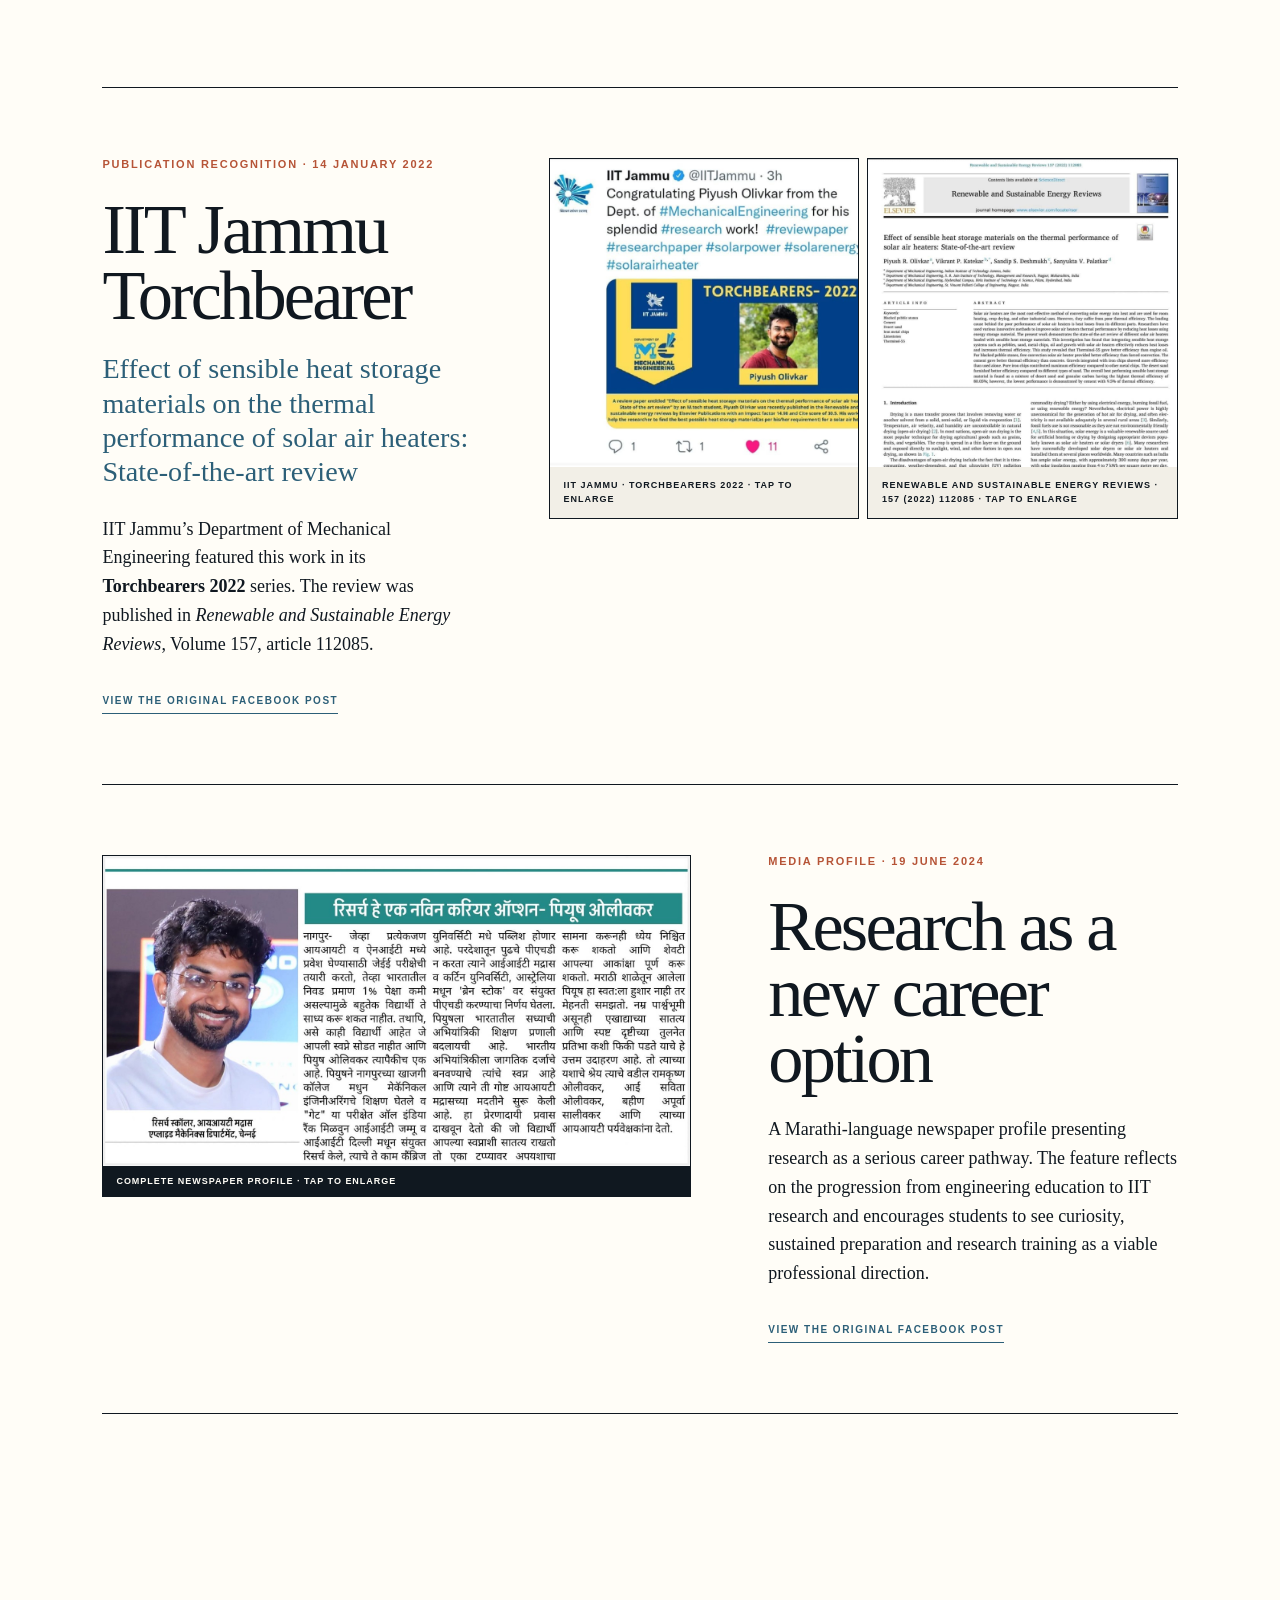
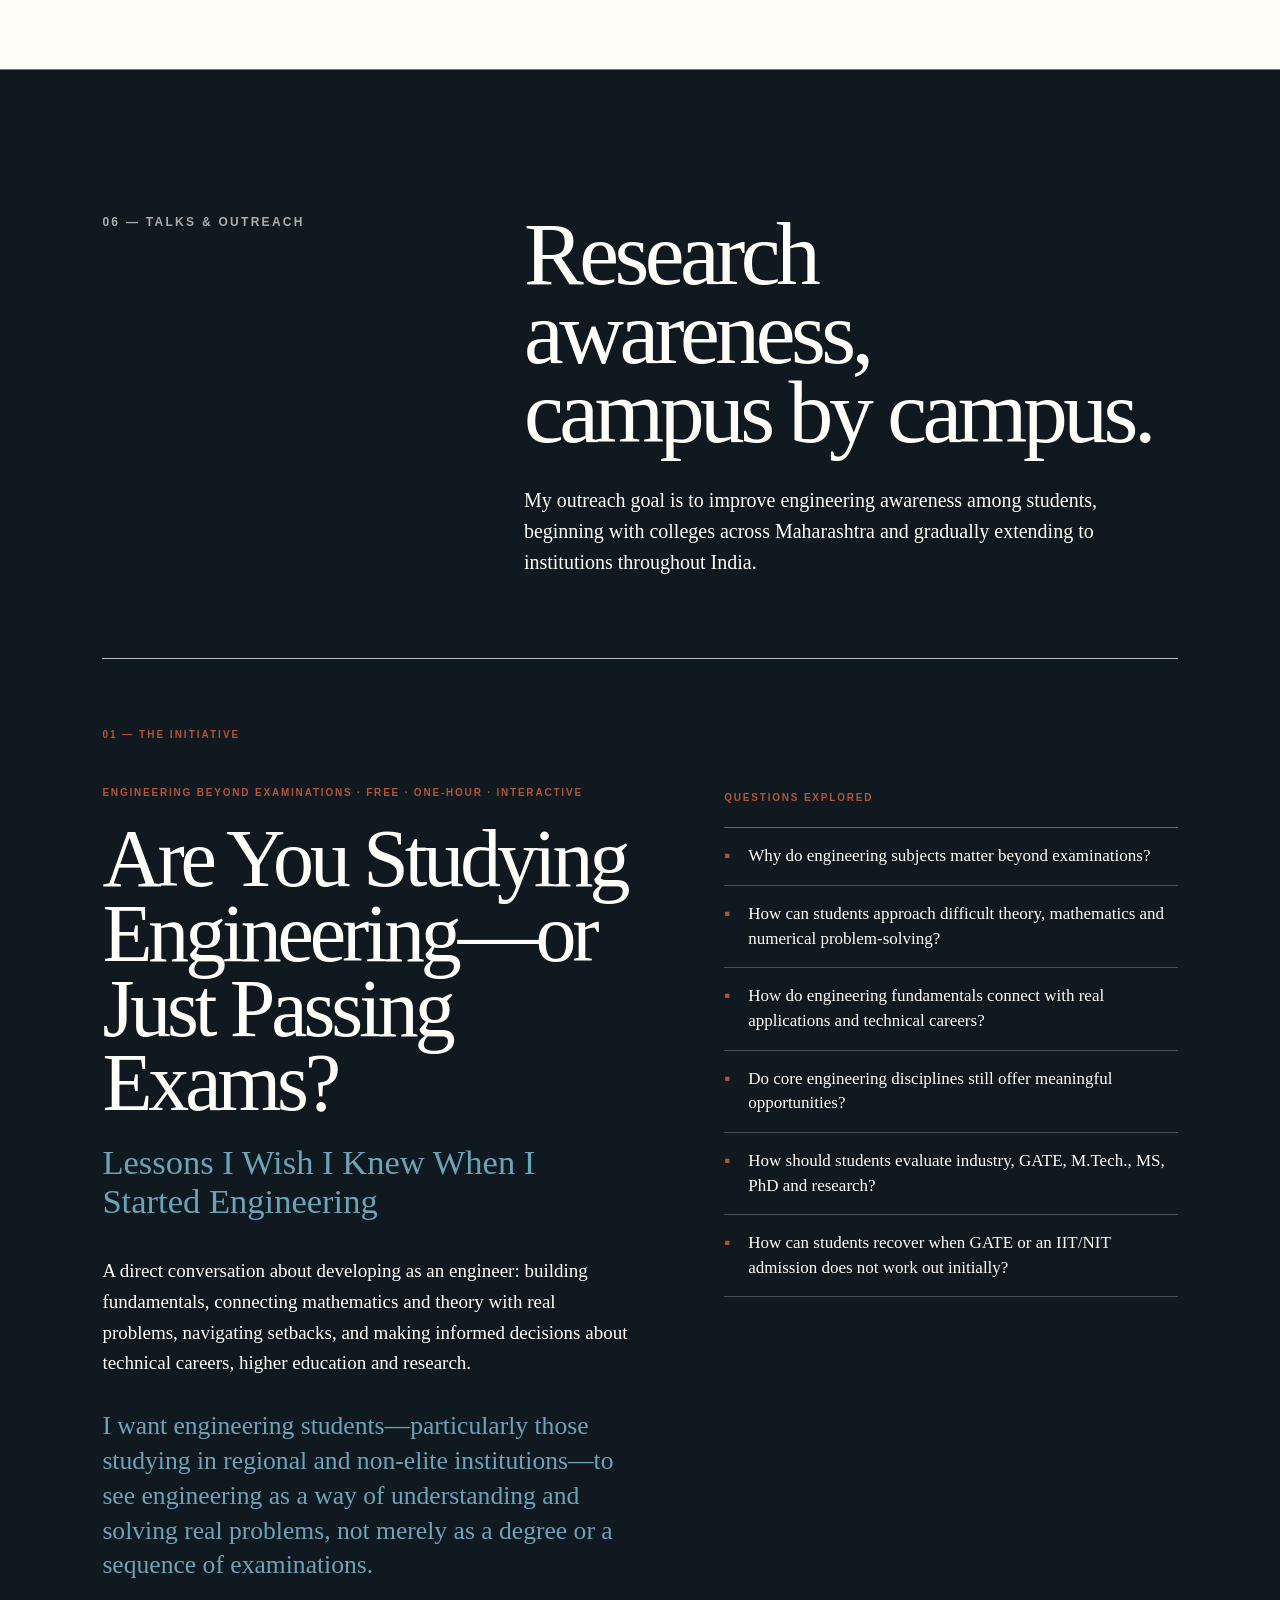
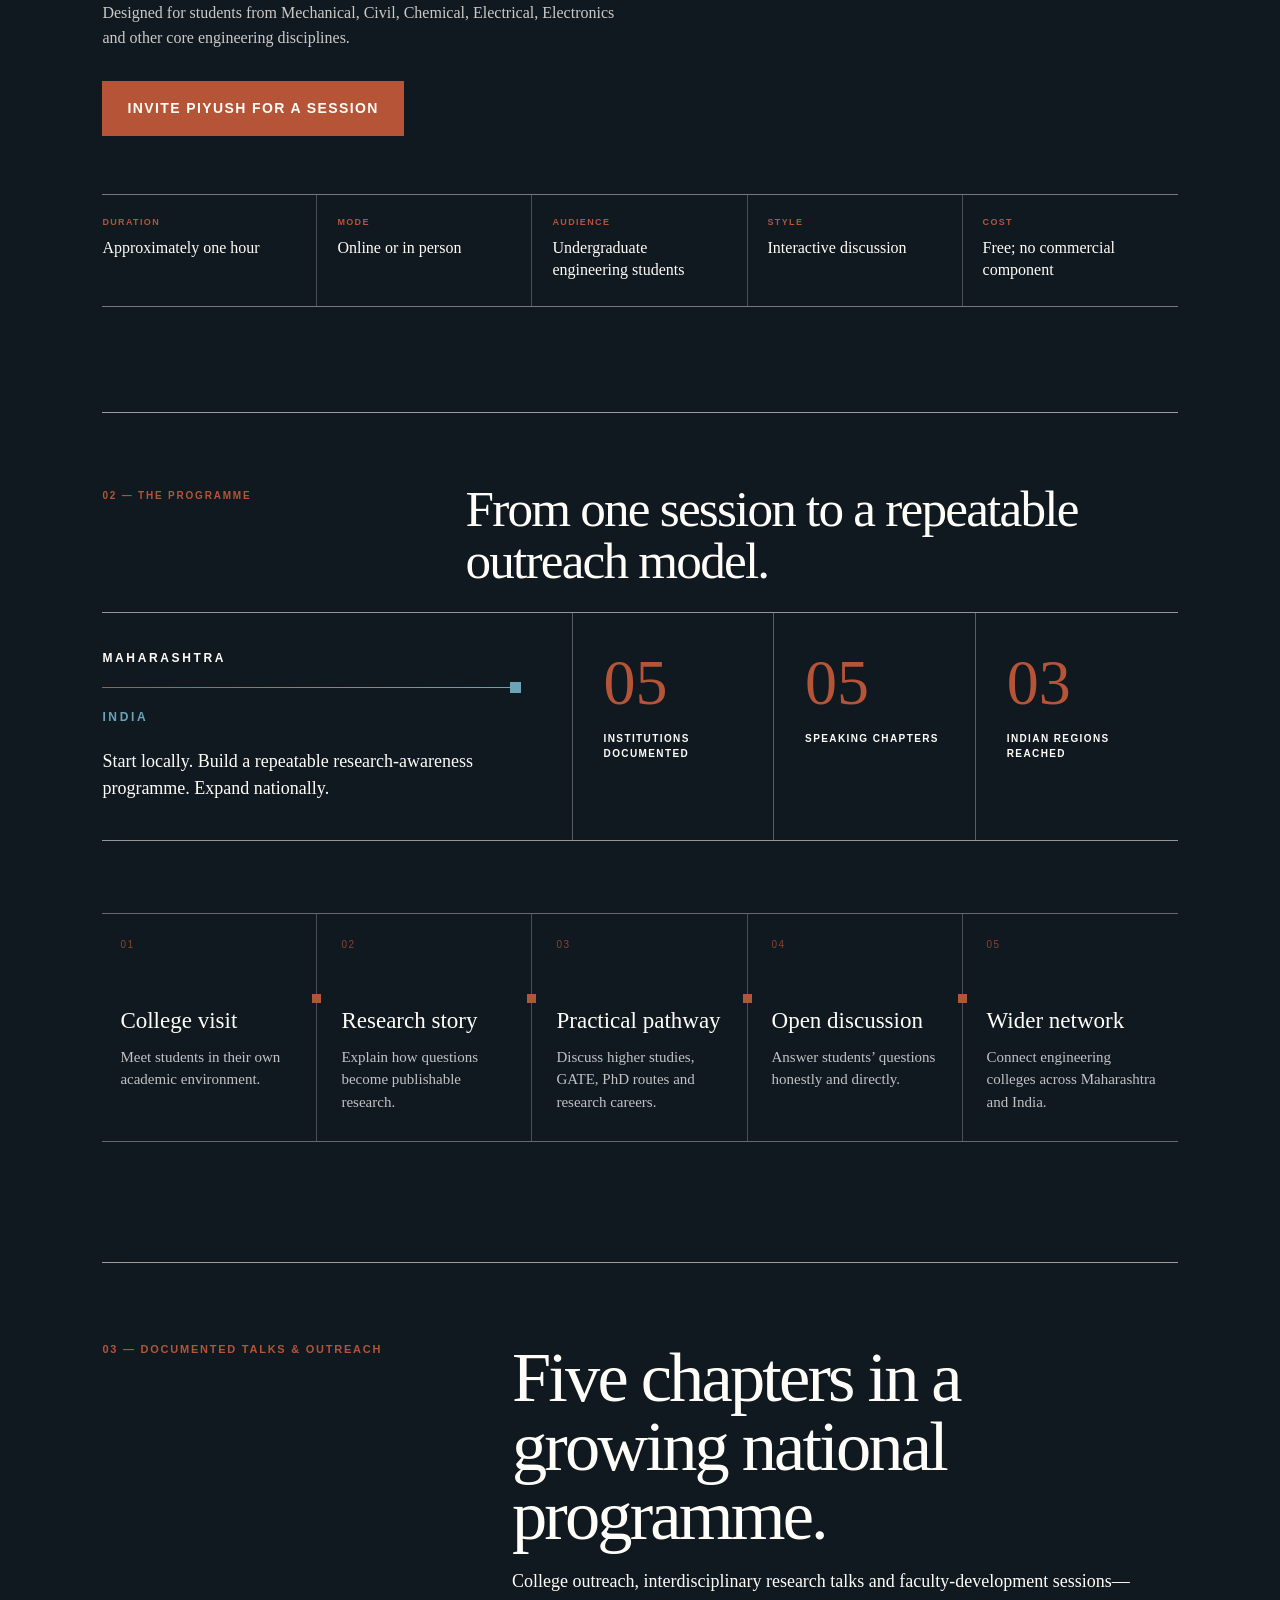
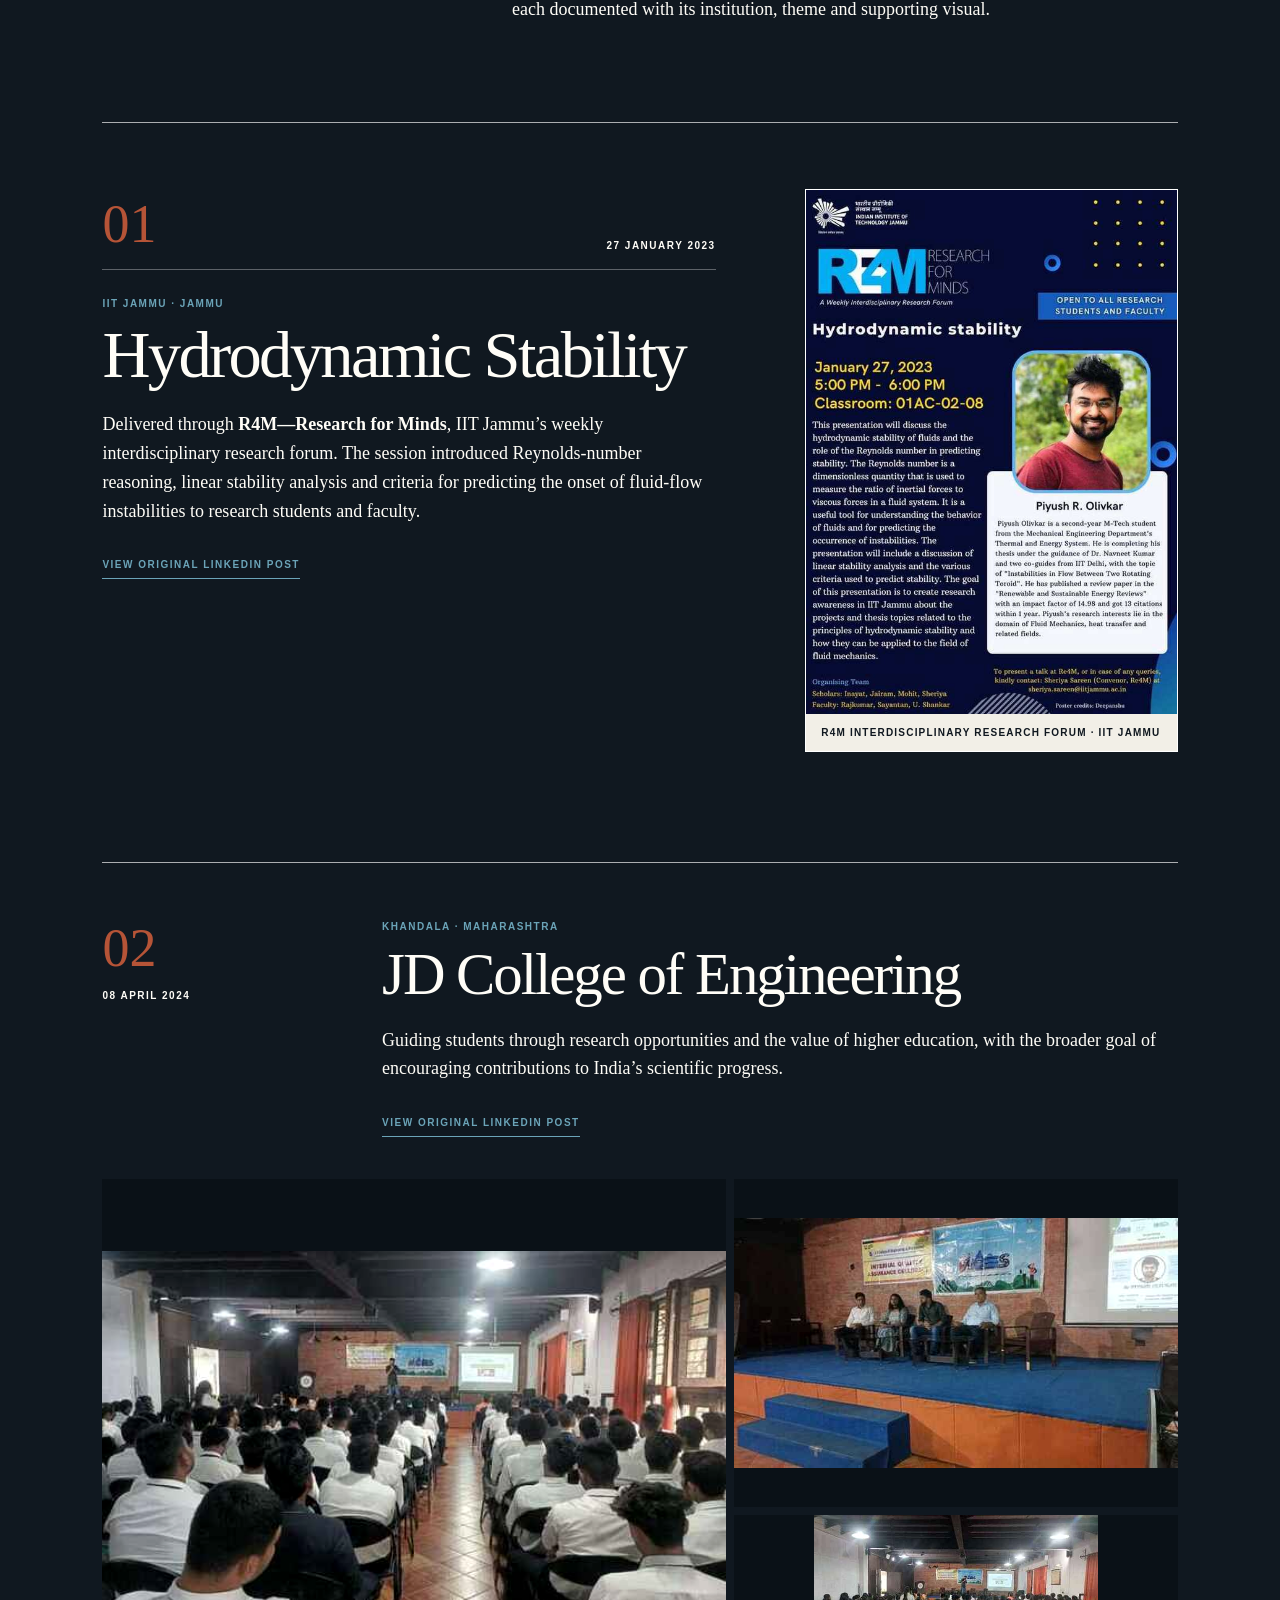
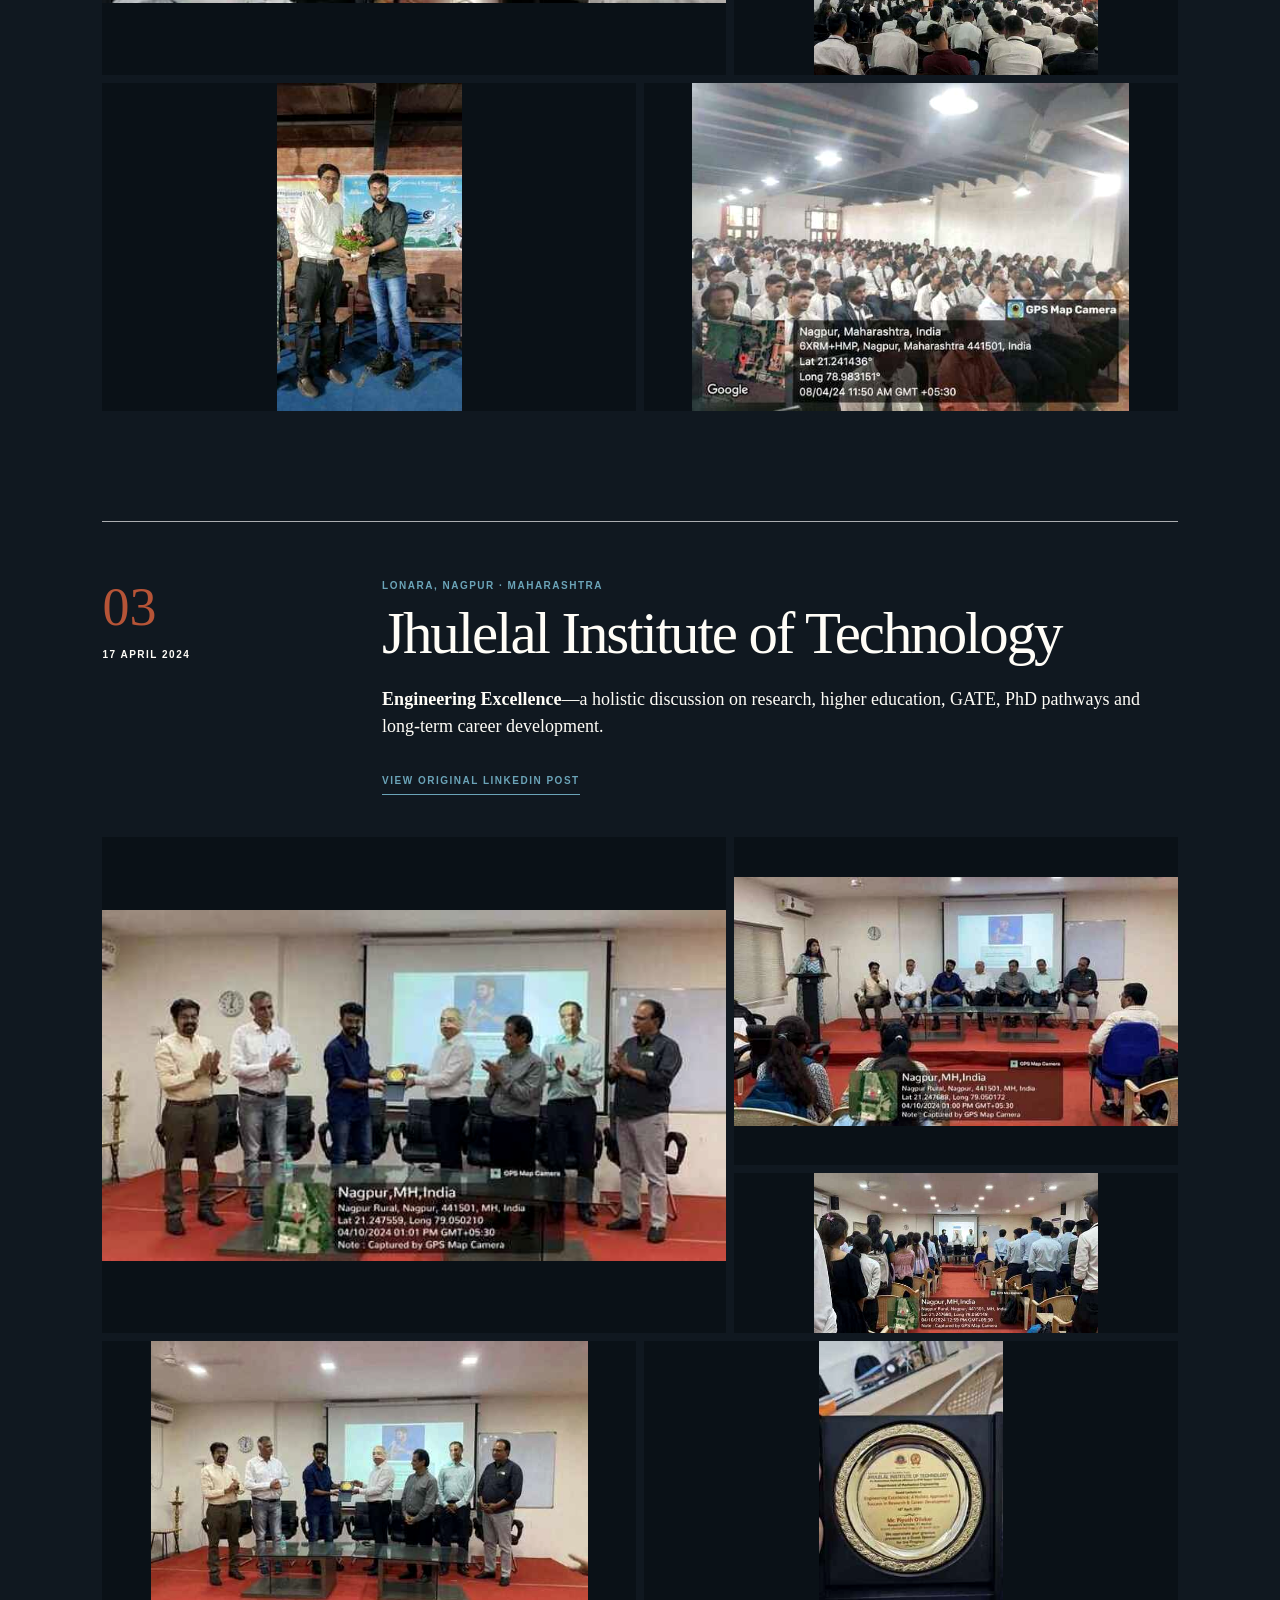
==== commit 008a5359: "Refine mobile hero and contact details" ====
--- a/index.html
+++ b/index.html
@@ -14,8 +14,8 @@
   <meta property="og:image" content="https://piyusholivkar28-lgtm.github.io/assets/piyush-olivkar.jpg">
   <meta name="twitter:card" content="summary_large_image">
   <title>Piyush Olivkar | Mathematical Physiology Researcher at IIT Madras</title>
-  <script type="application/ld+json">{"@context":"https://schema.org","@type":"Person","name":"Piyush Ramkrishna Olivkar","alternateName":"Piyush Olivkar","url":"https://piyusholivkar28-lgtm.github.io/","image":"https://piyusholivkar28-lgtm.github.io/assets/piyush-olivkar.jpg","jobTitle":"PhD Scholar","affiliation":{"@type":"CollegeOrUniversity","name":"Indian Institute of Technology Madras","url":"https://www.iitm.ac.in/"},"alumniOf":{"@type":"CollegeOrUniversity","name":"Indian Institute of Technology Jammu"},"email":"mailto:piyush.olivkar28@gmail.com","sameAs":["https://orcid.org/0000-0003-4378-9251","https://www.linkedin.com/in/piyush-olivkar-ba3a87138","https://github.com/piyusholivkar28-lgtm","https://scholar.google.com/citations?user=MVU_aZQAAAAJ&hl=en"]}</script>
-  <link rel="stylesheet" href="/style.css?v=20260830-analytics1">
+  <script type="application/ld+json">{"@context":"https://schema.org","@type":"Person","name":"Piyush Ramkrishna Olivkar","alternateName":"Piyush Olivkar","url":"https://piyusholivkar28-lgtm.github.io/","image":"https://piyusholivkar28-lgtm.github.io/assets/piyush-olivkar.jpg","jobTitle":"PhD Scholar","affiliation":{"@type":"CollegeOrUniversity","name":"Indian Institute of Technology Madras","url":"https://www.iitm.ac.in/"},"alumniOf":{"@type":"CollegeOrUniversity","name":"Indian Institute of Technology Jammu"},"email":"mailto:piyush.olivkar28@gmail.com","sameAs":["https://www.linkedin.com/in/piyush-olivkar-ba3a87138","https://scholar.google.com/citations?user=MVU_aZQAAAAJ&hl=en"]}</script>
+  <link rel="stylesheet" href="/style.css?v=20260830-mobilehero2">
 </head>
 <body>
   <header class="topbar"><a class="wordmark" href="#home"><strong>PIYUSH</strong> OLIVKAR</a><button class="menuButton" aria-expanded="false">MENU <span>+</span></button><nav class="nav"><a href="#work">Work</a><a href="#about">About</a><a href="#journey">Journey</a><a href="#gallery">Gallery</a><a href="#talks">Talks &amp; Outreach</a><a href="#contact">Contact</a></nav></header>
@@ -53,7 +53,7 @@
           <div class="recognitionCopy"><p class="milestoneType">MEDIA PROFILE · 19 JUNE 2024</p><h3>Research as a new career option</h3><p>A Marathi-language newspaper profile presenting research as a serious career pathway. The feature reflects on the progression from engineering education to IIT research and encourages students to see curiosity, sustained preparation and research training as a viable professional direction.</p><a href="https://www.facebook.com/share/p/1PszTe9tHZ/" target="_blank" rel="noopener noreferrer">View the original Facebook post</a></div>
         </article>
       </div>
-      <div class="galleryGrid twoColumn"><article><span>01</span><h3>Photographs</h3><p>Laboratory, conference and research-event photographs.</p></article><article><span>02</span><h3>Achievements</h3><p>Awards, recognitions, publications and significant academic milestones.</p></article></div>
+      
     </section>
     <section class="talks" id="talks">
       <div class="talksHeading"><p class="sectionCode light">06 — TALKS &amp; OUTREACH</p><h2>Research awareness,<br>campus by campus.</h2><p>My outreach goal is to improve engineering awareness among students, beginning with colleges across Maharashtra and gradually extending to institutions throughout India.</p></div>
@@ -88,16 +88,16 @@
         </article>
         <article class="outreachStory posterStory">
           <div class="posterFeature reverse"><div class="posterCopy"><div class="posterMeta"><span class="outreachIndex">05</span><time datetime="2026-06-21">21 JUNE 2026</time></div><p class="outreachPlace">MITS KOCHI · ONLINE FACULTY DEVELOPMENT PROGRAMME</p><h3>From Microscopy to Simulation</h3><p class="talkSubtitle">Extracting and Modeling Sperm Kinematics in Computational Models</p><p>Invited Session 1 speaker on Day 5 of the five-day FDP <strong>Medical Imaging to Biomaterial Design: Modelling and Simulation for Personalized Healthcare</strong>, organized by Muthoot Institute of Technology and Science, Kochi and its Institution’s Innovation Council.</p></div><figure class="talkPoster"><img src="assets/mits-kochi-fdp-2026.jpg" loading="lazy" alt="MITS Kochi faculty development programme poster featuring Piyush Olivkar's talk on sperm kinematics"><figcaption>Five-day online FDP · MITS Kochi · Session 1</figcaption></figure></div>
-          <div class="talkRecording">
-            <div class="talkRecordingHeader"><div><p>FULL SESSION RECORDING</p><h4>Watch the faculty development programme session</h4></div><a href="https://drive.google.com/file/d/1jt0N8PxNK9RcGd-XxLBYMDRWbtqe2TSM/view" target="_blank" rel="noopener noreferrer">Open in Google Drive</a></div>
-            <div class="talkRecordingFrame"><button class="videoPlayButton" type="button" data-video-src="https://drive.google.com/file/d/1jt0N8PxNK9RcGd-XxLBYMDRWbtqe2TSM/preview"><strong>PLAY RECORDING</strong><span>From Microscopy to Simulation · MITS Kochi FDP</span></button></div>
+          <div class="talkRecording recordingLaunch">
+            <div><p>FULL SESSION RECORDING</p><h4>From Microscopy to Simulation</h4><span>The original session recording is available through Google Drive.</span></div>
+            <a href="https://drive.google.com/file/d/1jt0N8PxNK9RcGd-XxLBYMDRWbtqe2TSM/view" target="_blank" rel="noopener noreferrer">Open full recording</a>
           </div>
         </article>
       </div>
     </section>
     <section class="spaceStatement"><div class="planet" aria-hidden="true"><div></div></div><p class="sectionCode light">07 — LONG HORIZON</p><h2>From microscale mechanics to human adaptation beyond Earth.</h2><p>Building toward an independent research programme in engineering-driven physiology and space medicine.</p></section>
   </main>
-  <footer id="contact"><p class="footerLabel">LET'S DISCUSS RESEARCH</p><div class="contactEmails"><a class="email" href="mailto:am23d017@smail.iitm.ac.in">am23d017@smail.iitm.ac.in</a><a href="mailto:piyush.olivkar28@gmail.com">piyush.olivkar28@gmail.com</a></div><div class="footerMeta"><address><strong><a href="https://www.dannyraj.com/" target="_blank" rel="noopener noreferrer">CoPhe Lab</a></strong><br>Room 322, KCB Building<br>Department of Applied Mechanics and Biomedical Engineering<br>Indian Institute of Technology Madras<br>Chennai – 600036, Tamil Nadu, India</address><div><a href="https://scholar.google.com/citations?user=MVU_aZQAAAAJ&hl=en">Scholar</a><a href="https://www.linkedin.com/in/piyush-olivkar-ba3a87138">LinkedIn</a><a href="https://github.com/piyusholivkar28-lgtm">GitHub</a><a href="https://orcid.org/0000-0003-4378-9251">ORCID</a></div></div><details class="privacyNotice" id="privacy"><summary>Cookie &amp; privacy details</summary><p>This website uses essential browser storage for your cookie preference. If you accept, Google Analytics cookies measure visits, approximate location, device type, referral source and interactions such as CV downloads, session invitations and video-opening attempts. Analytics is optional and is not used to identify visitors by name.</p><button class="privacyReset" type="button">Change cookie preference</button></details></footer>
-  <aside class="analyticsConsent" role="dialog" aria-label="Cookie preferences" hidden><div><strong>COOKIE PREFERENCES</strong><p>We use optional analytics cookies to understand visits and improve this research website.</p><a href="#privacy">Cookie &amp; privacy details</a></div><div class="analyticsConsentActions"><button type="button" data-consent="granted">Accept analytics cookies</button><button type="button" data-consent="denied">Essential only</button></div></aside>\n  <script src="script.js?v=20260830-analytics1"></script>
+  <footer id="contact"><p class="footerLabel">LET'S DISCUSS RESEARCH</p><a class="email" href="mailto:piyush.olivkar28@gmail.com">piyush.olivkar28@gmail.com</a><div class="footerMeta"><address><strong><a href="https://www.dannyraj.com/" target="_blank" rel="noopener noreferrer">CoPhe Lab</a></strong><br>Room 322, KCB Building<br>Department of Applied Mechanics and Biomedical Engineering<br>Indian Institute of Technology Madras<br>Chennai – 600036, Tamil Nadu, India</address><div><a href="https://scholar.google.com/citations?user=MVU_aZQAAAAJ&hl=en">Scholar</a><a href="https://www.linkedin.com/in/piyush-olivkar-ba3a87138">LinkedIn</a></div></div><details class="privacyNotice" id="privacy"><summary>Cookie &amp; privacy details</summary><p>This website uses essential browser storage for your cookie preference. If you accept, Google Analytics cookies measure visits, approximate location, device type, referral source and interactions such as CV downloads, session invitations and video-opening attempts. Analytics is optional and is not used to identify visitors by name.</p><button class="privacyReset" type="button">Change cookie preference</button></details></footer>
+  <aside class="analyticsConsent" role="dialog" aria-label="Cookie preferences" hidden><div><strong>COOKIE PREFERENCES</strong><p>We use optional analytics cookies to understand visits and improve this research website.</p><a href="#privacy">Cookie &amp; privacy details</a></div><div class="analyticsConsentActions"><button type="button" data-consent="granted">Accept analytics cookies</button><button type="button" data-consent="denied">Essential only</button></div></aside>\n  <script src="script.js?v=20260830-mobilehero2"></script>
 </body>
 </html>
--- a/style.css
+++ b/style.css
@@ -460,3 +460,29 @@
   .analyticsConsent button{width:100%}
   .videoPlayButton span{font-size:15px;padding:0 18px;text-align:center}
 }
+
+
+/* Compact recording handoff while the original Drive file is retained. */
+.recordingLaunch{display:grid;grid-template-columns:1fr auto;gap:34px;align-items:end}
+.recordingLaunch>div>p{margin:0 0 10px;font:700 10px Arial,sans-serif;letter-spacing:.18em;color:var(--rust)}
+.recordingLaunch h4{margin:0 0 12px;font-size:clamp(28px,3vw,46px);font-weight:400;line-height:1.05}
+.recordingLaunch span{display:block;font-size:16px;line-height:1.5;color:rgba(255,253,247,.72)}
+.recordingLaunch>a{display:inline-block;padding:15px 18px;border:1px solid var(--cyan);color:var(--white);font:700 10px Arial,sans-serif;letter-spacing:.14em;text-transform:uppercase;white-space:nowrap}
+
+/* Mobile hero: cropped portrait and typography share one composition. */
+@media(max-width:800px){
+  .hero{height:100svh;min-height:700px;max-height:860px;background:var(--ink)}
+  .heroPortrait{inset:66px 0 auto 0;height:68%;transform:none!important}
+  .heroPortrait img{width:100%;height:100%;object-fit:cover;object-position:center 18%}
+  .portraitWash{background:linear-gradient(180deg,rgba(16,24,32,.05) 20%,rgba(16,24,32,.18) 48%,var(--ink) 94%),linear-gradient(90deg,rgba(16,24,32,.48),transparent 52%)}
+  .heroText{left:6vw;right:6vw;bottom:4.5%;width:auto;padding-top:18px;border-top:1px solid rgba(107,164,184,.75);text-shadow:0 2px 14px rgba(0,0,0,.5)}
+  .hero h1{font-size:clamp(52px,14vw,76px);line-height:.78;margin:16px 0 20px}
+  .lead{font-size:16px;line-height:1.42;max-width:94%}
+  .heroActions{margin-top:24px}
+  .orbitOne{width:300px;height:300px;right:-130px;top:10%}
+  .orbitTwo{display:none}
+}
+@media(max-width:600px){
+  .recordingLaunch{grid-template-columns:1fr;gap:22px;align-items:start}
+  .recordingLaunch>a{width:100%;text-align:center;min-height:48px}
+}
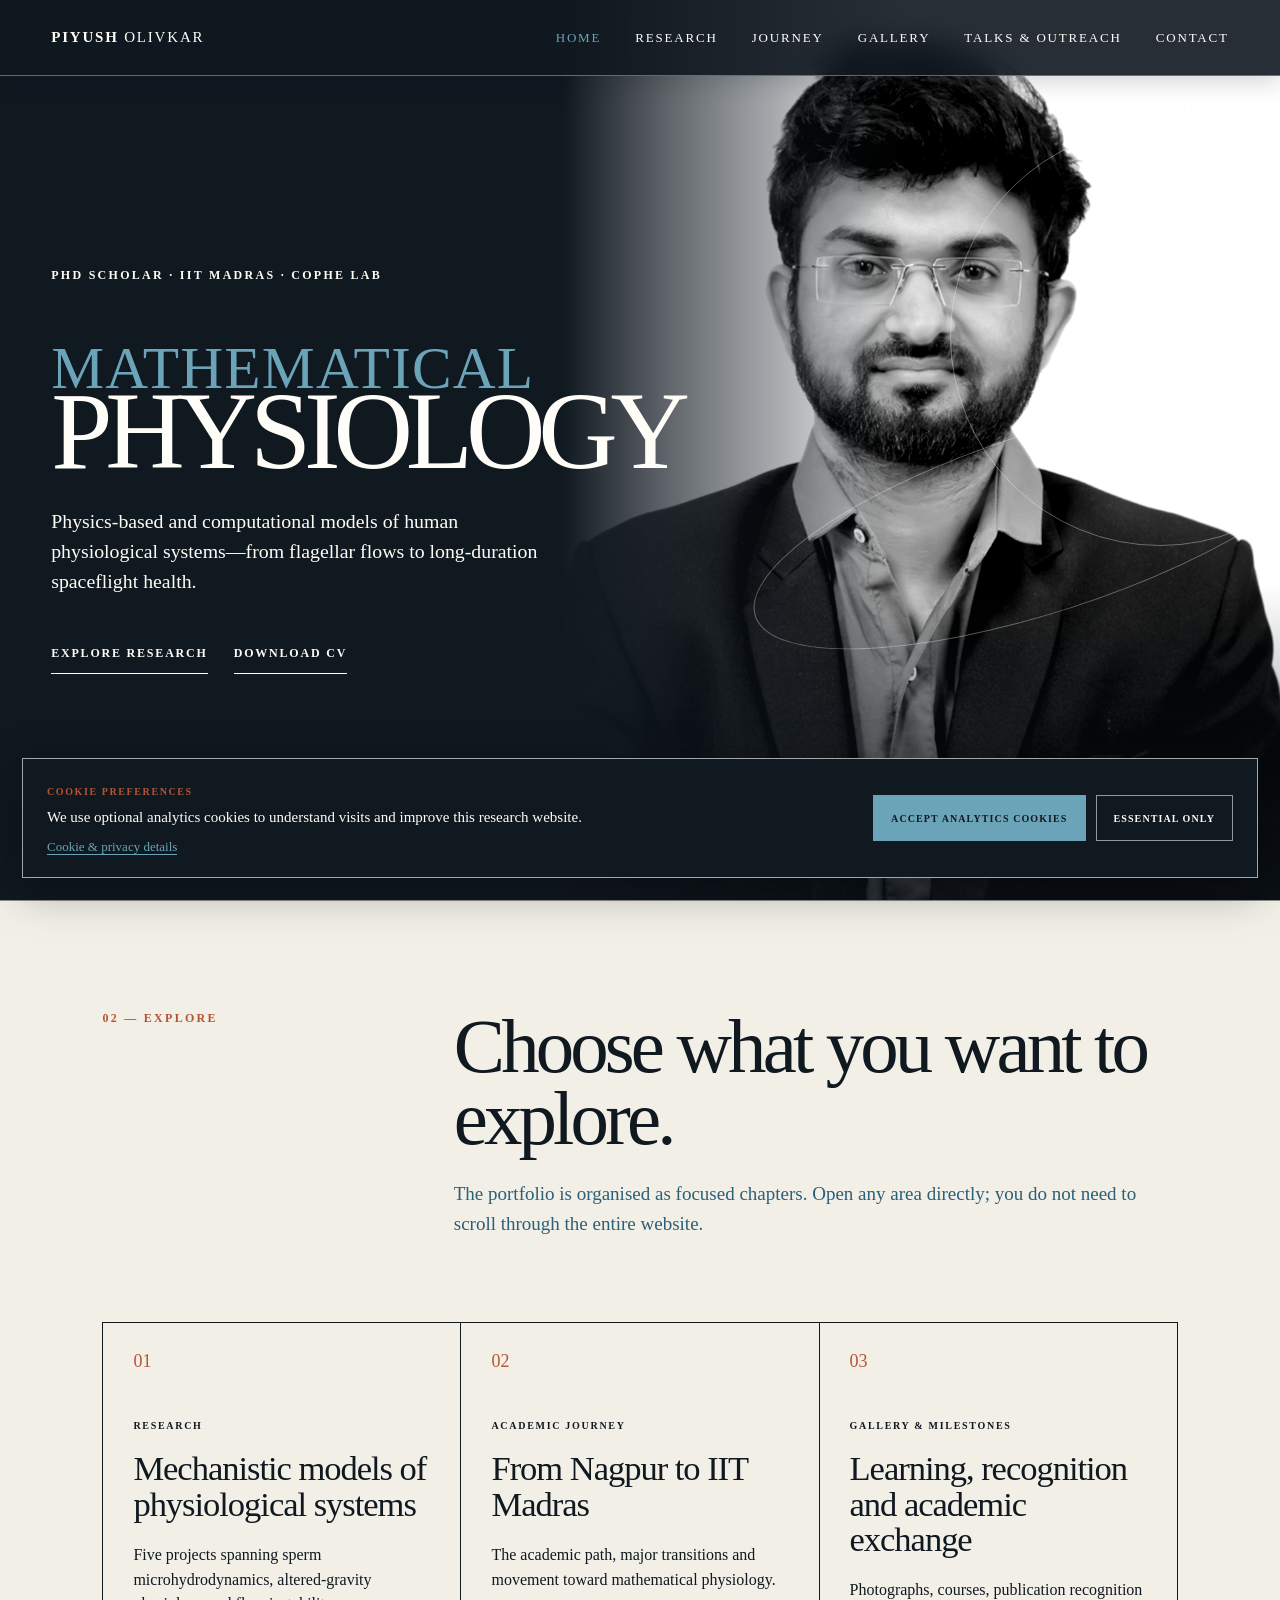
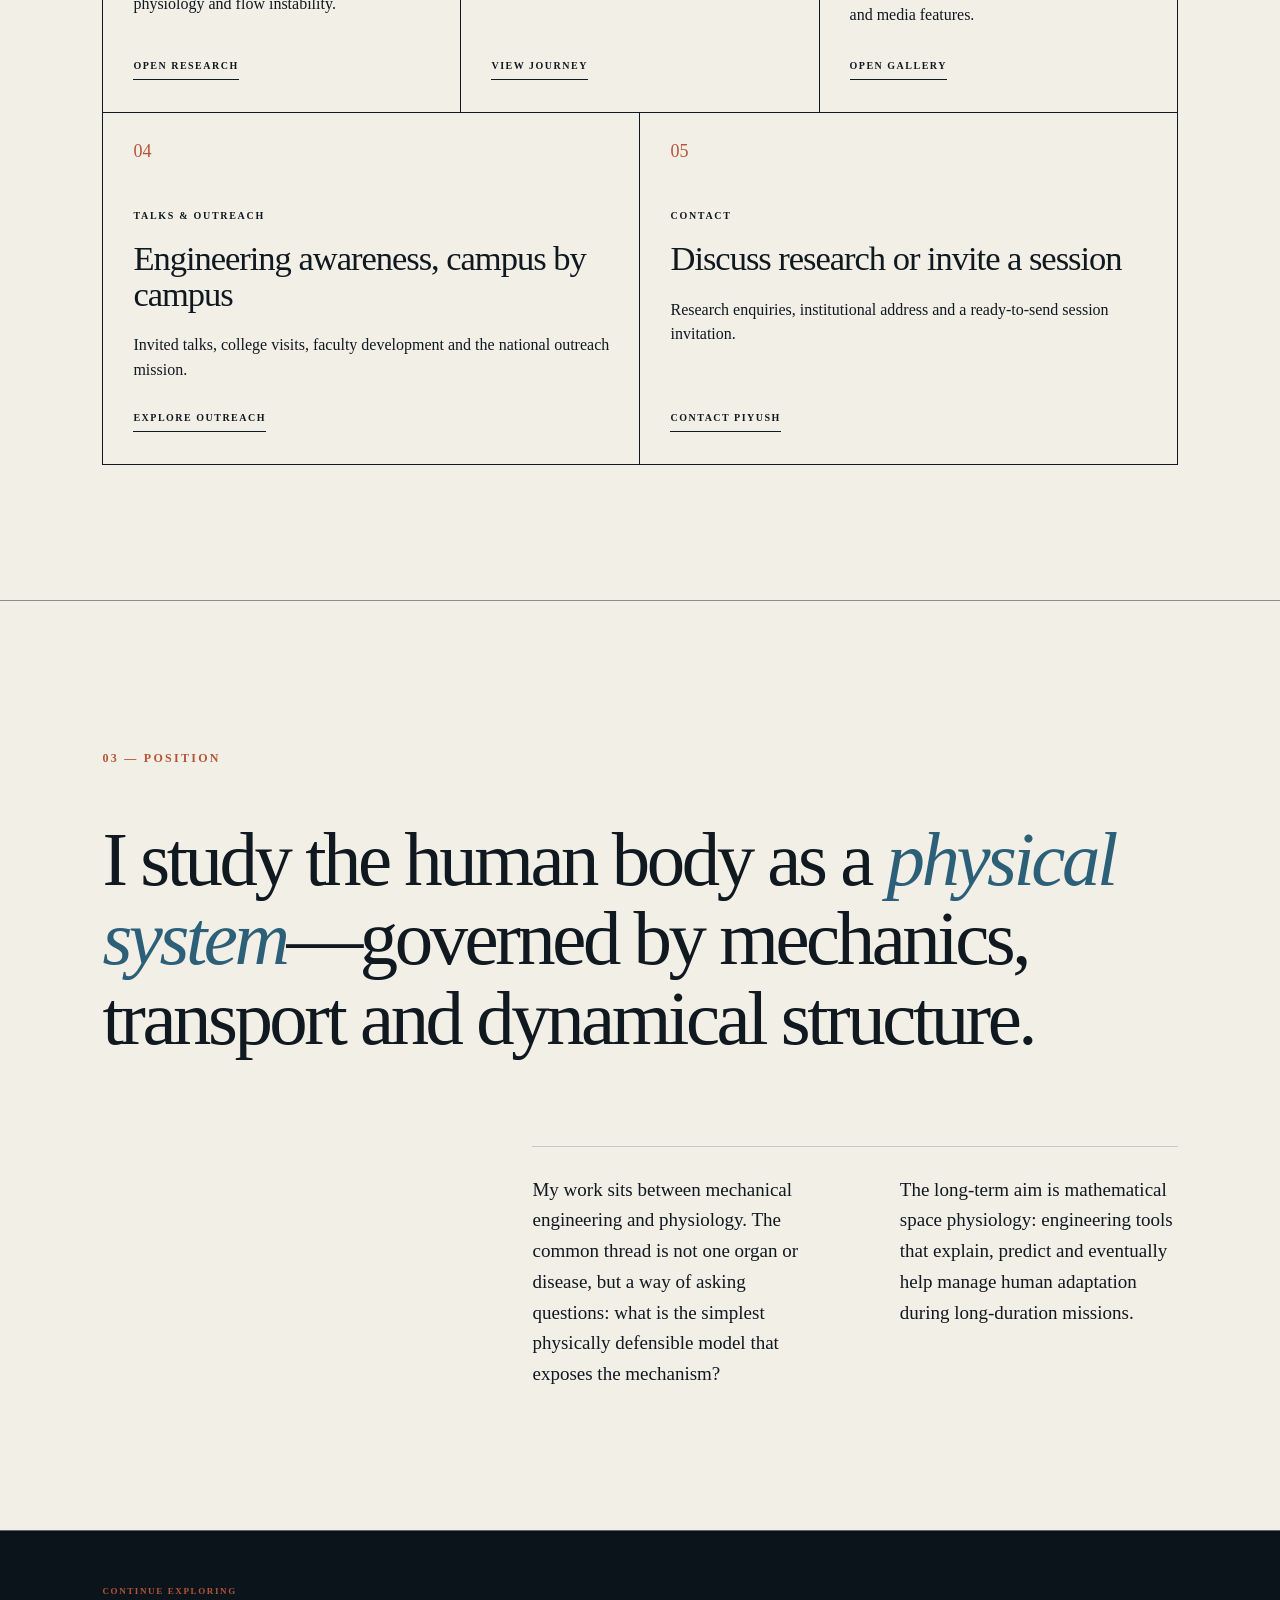
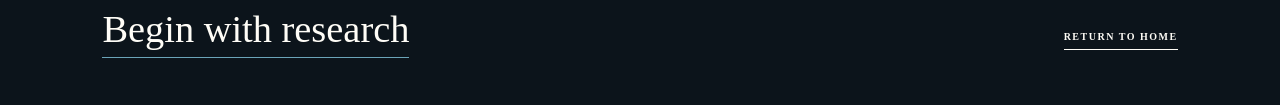
==== commit ce4c6b63: "Restructure portfolio into focused pages" ====
--- a/index.html
+++ b/index.html
@@ -3,101 +3,40 @@
 <head>
   <meta charset="utf-8">
   <meta name="viewport" content="width=device-width,initial-scale=1">
-  <meta name="description" content="Official research portfolio of Piyush Ramkrishna Olivkar, PhD Scholar at IIT Madras, working on mathematical physiology, biofluid mechanics, sperm motility, cerebral haemodynamics and flow instability.">
+  <meta name="description" content="Official research portfolio of Piyush Ramkrishna Olivkar, PhD Scholar at IIT Madras, working on mathematical physiology, biofluid mechanics and engineering outreach.">
   <meta name="robots" content="index,follow,max-image-preview:large">
   <meta name="author" content="Piyush Ramkrishna Olivkar">
   <link rel="canonical" href="https://piyusholivkar28-lgtm.github.io/">
   <meta property="og:type" content="website">
-  <meta property="og:title" content="Piyush Olivkar | Mathematical Physiology Researcher">
-  <meta property="og:description" content="Physics-based and computational models of physiological systems, from flagellar flows to long-duration spaceflight health.">
+  <meta property="og:title" content="Piyush Olivkar | Mathematical Physiology Researcher at IIT Madras">
+  <meta property="og:description" content="Official research portfolio of Piyush Ramkrishna Olivkar, PhD Scholar at IIT Madras, working on mathematical physiology, biofluid mechanics and engineering outreach.">
   <meta property="og:url" content="https://piyusholivkar28-lgtm.github.io/">
   <meta property="og:image" content="https://piyusholivkar28-lgtm.github.io/assets/piyush-olivkar.jpg">
   <meta name="twitter:card" content="summary_large_image">
   <title>Piyush Olivkar | Mathematical Physiology Researcher at IIT Madras</title>
   <script type="application/ld+json">{"@context":"https://schema.org","@type":"Person","name":"Piyush Ramkrishna Olivkar","alternateName":"Piyush Olivkar","url":"https://piyusholivkar28-lgtm.github.io/","image":"https://piyusholivkar28-lgtm.github.io/assets/piyush-olivkar.jpg","jobTitle":"PhD Scholar","affiliation":{"@type":"CollegeOrUniversity","name":"Indian Institute of Technology Madras","url":"https://www.iitm.ac.in/"},"alumniOf":{"@type":"CollegeOrUniversity","name":"Indian Institute of Technology Jammu"},"email":"mailto:piyush.olivkar28@gmail.com","sameAs":["https://www.linkedin.com/in/piyush-olivkar-ba3a87138","https://scholar.google.com/citations?user=MVU_aZQAAAAJ&hl=en"]}</script>
-  <link rel="stylesheet" href="/style.css?v=20260830-mobilehero2">
+  <link rel="stylesheet" href="/style.css?v=20261107-pages">
+  <link rel="stylesheet" href="/multipage.css?v=20261107-pages">
 </head>
-<body>
-  <header class="topbar"><a class="wordmark" href="#home"><strong>PIYUSH</strong> OLIVKAR</a><button class="menuButton" aria-expanded="false">MENU <span>+</span></button><nav class="nav"><a href="#work">Work</a><a href="#about">About</a><a href="#journey">Journey</a><a href="#gallery">Gallery</a><a href="#talks">Talks &amp; Outreach</a><a href="#contact">Contact</a></nav></header>
+<body class="multiPage page-home" data-page="home">
+  <header class="topbar"><a class="wordmark" href="/"><strong>PIYUSH</strong> OLIVKAR</a><button class="menuButton" aria-expanded="false">MENU <span>+</span></button><nav class="nav"><a href="/" aria-current="page">Home</a><a href="/research.html">Research</a><a href="/journey.html">Journey</a><a href="/gallery.html">Gallery</a><a href="/outreach.html">Talks & Outreach</a><a href="/contact.html">Contact</a></nav></header>
   <main>
-    <section class="hero" id="home"><div class="heroPortrait"><img src="/assets/piyush-olivkar.jpg?v=20260826-3" alt="Piyush Olivkar"><div class="portraitWash"></div><div class="orbit orbitOne"></div><div class="orbit orbitTwo"></div></div><div class="heroIndex">01 / 06</div><div class="heroText"><p class="kicker">PhD Scholar · IIT Madras · CoPhe Lab</p><h1><span>MATHEMATICAL</span><br>PHYSIOLOGY</h1><p class="lead">Physics-based and computational models of human physiological systems—from flagellar flows to long-duration spaceflight health.</p><div class="heroActions"><a href="#work">Explore research</a><a href="assets/Piyush_Olivkar_CV.pdf" target="_blank">Download CV</a></div></div><div class="equationRail" aria-hidden="true"><span>&nabla;&middot;u = 0</span><span>&mu;&nabla;&sup2;u &minus; &nabla;p + f = 0</span><span>&kappa;(s,t)</span></div></section>
-    <section class="work" id="work"><div class="workHeading"><p class="sectionCode">02 — SELECTED RESEARCH</p><h2>Five systems.<br>One mechanistic language.</h2></div><div class="projectList">
-      <article class="project visualProject"><div class="projectNumber">01</div><div class="projectBody"><p>MICROHYDRODYNAMICS</p><h3>Sperm motility from microscopy to simulation</h3><span>Inferring flagellar kinematics from experimental centrelines and resolving the surrounding Stokes flow with force-coupling methods.</span><div class="projectEquation">&kappa;<sub>0</sub>(s,t) &rarr; rod mechanics &rarr; u(x,t)</div></div><figure class="projectVisual spermVisual"><svg viewBox="0 0 520 300" aria-label="Sperm hydrodynamics illustration"><rect width="520" height="300" fill="#f2efe7"/><g class="miniFlow" fill="none" stroke="#6ba4b8" stroke-width="3"><path d="M0 45C150 5 280 90 520 35"/><path d="M0 95C160 55 300 135 520 85"/><path d="M0 205C160 245 300 165 520 215"/><path d="M0 255C150 295 310 215 520 265"/></g><ellipse cx="105" cy="150" rx="46" ry="30" fill="#b65437"/><path class="beatTail" d="M150 150C220 85 268 225 336 150S444 87 510 154" fill="none" stroke="#101820" stroke-width="12" stroke-linecap="round"/></svg></figure></article>
-      <article class="project visualProject"><div class="projectNumber">02</div><div class="projectBody"><p>SPACE PHYSIOLOGY</p><h3>Cerebral haemodynamics in altered gravity</h3><span>Mechanistic models connecting cephalad fluid shift, vascular resistance, autoregulation and cerebral blood-flow dynamics under acute microgravity.</span><div class="projectEquation">3D CFD + RCR + cerebral autoregulation</div></div><figure class="projectVisual cerebralVisual"><svg viewBox="0 0 520 300" aria-label="Cerebral haemodynamics illustration"><rect width="520" height="300" fill="#f2efe7"/><path d="M350 260C300 238 274 202 278 150C281 90 322 44 384 42C445 40 488 82 493 140C496 180 478 205 454 222V260Z" fill="none" stroke="#101820" stroke-width="7"/><g class="bloodPaths" fill="none" stroke="#b65437" stroke-width="10" stroke-linecap="round"><path d="M86 280C94 210 126 172 190 158S296 142 348 120"/><path d="M190 158C230 118 248 81 260 30"/><path d="M348 120C382 96 411 78 444 72"/><path d="M348 120C389 129 421 152 451 181"/></g><g fill="#6ba4b8"><circle cx="190" cy="158" r="12"/><circle cx="348" cy="120" r="12"/><circle cx="444" cy="72" r="9"/><circle cx="451" cy="181" r="9"/></g></svg></figure></article>
-      <article class="project visualProject"><div class="projectNumber">03</div><div class="projectBody"><p>DYNAMICAL SYSTEMS</p><h3>Circadian–endocrine synchronization</h3><span>Reduced-order delayed oscillator models for identifying loss of physiological synchronization and early-warning behaviour.</span><div class="projectEquation">&#966;&#775; = &Delta;&omega; &minus; 2K sin &#966;(t&minus;&tau;)</div></div><figure class="projectVisual circadianVisual"><svg viewBox="0 0 520 300" aria-label="Circadian endocrine oscillation illustration"><rect width="520" height="300" fill="#f2efe7"/><circle cx="150" cy="150" r="90" fill="none" stroke="#2c5f78" stroke-width="9"/><g class="clockHand" stroke="#101820" stroke-width="8" stroke-linecap="round"><path d="M150 150V92"/><path d="M150 150L199 176"/></g><circle cx="150" cy="150" r="10" fill="#b65437"/><path class="hormoneWave" d="M270 151C300 60 330 240 360 151S420 60 450 151S490 238 520 148" fill="none" stroke="#b65437" stroke-width="8"/></svg></figure></article>
-      <article class="project visualProject"><div class="projectNumber">04</div><div class="projectBody"><p>METABOLIC PHYSIOLOGY</p><h3>Muscle-mediated glucose regulation</h3><span>Physics-informed reduced models linking microgravity-induced muscle loss to glucose–insulin regulation and metabolic risk.</span><div class="projectEquation">muscle mass &harr; insulin sensitivity</div></div><figure class="projectVisual metabolicVisual"><svg viewBox="0 0 520 300" aria-label="Muscle and glucose transport illustration"><rect width="520" height="300" fill="#f2efe7"/><g class="muscleFibres" fill="none" stroke="#2c5f78" stroke-width="18" stroke-linecap="round"><path d="M60 74H458"/><path d="M60 124H458"/><path d="M60 174H458"/><path d="M60 224H458"/></g><g class="glucoseNodes" fill="#b65437"><circle cx="95" cy="45" r="12"/><circle cx="210" cy="262" r="12"/><circle cx="340" cy="42" r="12"/><circle cx="430" cy="267" r="12"/></g><g stroke="#6ba4b8" stroke-width="4" stroke-dasharray="8 7"><path d="M95 58V93"/><path d="M210 249V207"/><path d="M340 55V93"/><path d="M430 254V207"/></g></svg></figure></article>
-      <article class="project visualProject"><div class="projectNumber">05</div><div class="projectBody"><p>FLOW INSTABILITY</p><h3>Centrifugal instability in toroidal Couette flow</h3><span>A reduced-order physical framework for understanding how toroidal curvature and differential rotation localize centrifugal instability between rotating toroidal boundaries.</span><div class="projectEquation">curvature + rotation &rarr; localized instability</div></div><figure class="projectVisual toroidVisual"><svg viewBox="0 0 520 300" aria-label="Toroidal Couette flow instability illustration"><rect width="520" height="300" fill="#f2efe7"/><ellipse cx="260" cy="150" rx="208" ry="105" fill="none" stroke="#101820" stroke-width="18"/><ellipse cx="260" cy="150" rx="118" ry="54" fill="#f2efe7" stroke="#2c5f78" stroke-width="18"/><g class="toroidVortices" fill="none" stroke="#6ba4b8" stroke-width="7"><ellipse cx="130" cy="150" rx="42" ry="27"/><ellipse cx="190" cy="95" rx="38" ry="24"/><ellipse cx="190" cy="205" rx="38" ry="24"/><ellipse cx="330" cy="95" rx="38" ry="24"/><ellipse cx="330" cy="205" rx="38" ry="24"/><ellipse cx="390" cy="150" rx="42" ry="27"/></g><path class="instabilityArc" d="M65 117C112 44 184 28 254 44" fill="none" stroke="#b65437" stroke-width="9" stroke-linecap="round"/></svg></figure></article>
-    </div></section>
+    <section class="hero" id="home"><div class="heroPortrait"><img src="/assets/piyush-olivkar.jpg?v=20260826-3" alt="Piyush Olivkar"><div class="portraitWash"></div><div class="orbit orbitOne"></div><div class="orbit orbitTwo"></div></div><div class="heroIndex">01 / 06</div><div class="heroText"><p class="kicker">PhD Scholar · IIT Madras · CoPhe Lab</p><h1><span>MATHEMATICAL</span><br>PHYSIOLOGY</h1><p class="lead">Physics-based and computational models of human physiological systems—from flagellar flows to long-duration spaceflight health.</p><div class="heroActions"><a href="/research.html">Explore research</a><a href="assets/Piyush_Olivkar_CV.pdf" target="_blank">Download CV</a></div></div><div class="equationRail" aria-hidden="true"><span>&nabla;&middot;u = 0</span><span>&mu;&nabla;&sup2;u &minus; &nabla;p + f = 0</span><span>&kappa;(s,t)</span></div></section>
+    <section class="explorePortal" aria-labelledby="explore-title">
+  <div class="portalHeading"><p class="sectionCode">02 — EXPLORE</p><div><h2 id="explore-title">Choose what you want to explore.</h2><p>The portfolio is organised as focused chapters. Open any area directly; you do not need to scroll through the entire website.</p></div></div>
+  <div class="portalGrid">
+    <a class="portalCard researchCard" href="/research.html"><span>01</span><small>RESEARCH</small><h3>Mechanistic models of physiological systems</h3><p>Five projects spanning sperm microhydrodynamics, altered-gravity physiology and flow instability.</p><strong>Open research</strong></a>
+    <a class="portalCard journeyCard" href="/journey.html"><span>02</span><small>ACADEMIC JOURNEY</small><h3>From Nagpur to IIT Madras</h3><p>The academic path, major transitions and movement toward mathematical physiology.</p><strong>View journey</strong></a>
+    <a class="portalCard galleryCard" href="/gallery.html"><span>03</span><small>GALLERY &amp; MILESTONES</small><h3>Learning, recognition and academic exchange</h3><p>Photographs, courses, publication recognition and media features.</p><strong>Open gallery</strong></a>
+    <a class="portalCard outreachCard" href="/outreach.html"><span>04</span><small>TALKS &amp; OUTREACH</small><h3>Engineering awareness, campus by campus</h3><p>Invited talks, college visits, faculty development and the national outreach mission.</p><strong>Explore outreach</strong></a>
+    <a class="portalCard contactCard" href="/contact.html"><span>05</span><small>CONTACT</small><h3>Discuss research or invite a session</h3><p>Research enquiries, institutional address and a ready-to-send session invitation.</p><strong>Contact Piyush</strong></a>
+  </div>
+</section>
     <section class="manifesto" id="about"><p class="sectionCode">03 — POSITION</p><h2>I study the human body as a <em>physical system</em>—governed by mechanics, transport and dynamical structure.</h2><div class="manifestoGrid"><p>My work sits between mechanical engineering and physiology. The common thread is not one organ or disease, but a way of asking questions: what is the simplest physically defensible model that exposes the mechanism?</p><p>The long-term aim is mathematical space physiology: engineering tools that explain, predict and eventually help manage human adaptation during long-duration missions.</p></div></section>
-    <section class="journey" id="journey">
-      <div class="journeyHeading"><p class="sectionCode">04 — ACADEMIC JOURNEY</p><h2>From Nagpur<br>to national institutes.</h2><p>A path shaped by curiosity, competitive preparation and a deliberate movement toward mechanism-led research.</p></div>
-      <div class="journeyRoute" aria-label="Academic journey from Nagpur University to IIT Madras">
-        <div class="routeLine" aria-hidden="true"><span></span></div>
-        <article class="journeyStop journeyNagpur"><div class="journeyYear">FOUNDATION</div><div class="journeyMarker">01</div><div class="journeyCopy"><p>NAGPUR · MAHARASHTRA</p><h3>Nagpur University</h3><strong>Engineering foundation</strong><span>Built the fundamentals in mechanical engineering, became a university semester topper and prepared for GATE—the transition point from a private-college beginning to advanced research training.</span></div></article>
-        <article class="journeyStop journeyJammu"><div class="journeyYear">2021–2023</div><div class="journeyMarker">02</div><div class="journeyCopy"><p>JAMMU · JAMMU &amp; KASHMIR</p><h3>IIT Jammu</h3><strong>M.Tech · Thermal and Fluid Systems</strong><span>Developed deeper expertise in fluid mechanics, heat transfer and computational modelling, including collaborative research with IIT Delhi and an early focus on hydrodynamic instability.</span></div></article>
-        <article class="journeyStop journeyMadras"><div class="journeyYear">2023–PRESENT</div><div class="journeyMarker">03</div><div class="journeyCopy"><p>CHENNAI · TAMIL NADU</p><h3>IIT Madras</h3><strong>PhD Scholar · AMBE · CoPhe Lab</strong><span>Moving from classical fluid mechanics toward microhydrodynamics and mathematical physiology—connecting mechanics, biological data and computation to questions in sperm motility and human adaptation.</span><a href="https://www.dannyraj.com/" target="_blank" rel="noopener noreferrer">Visit the official CoPhe Lab website</a></div></article>
-      </div>
-    </section>
-    <section class="gallery" id="gallery">
-      <div class="galleryHeading"><p class="sectionCode">05 — GALLERY &amp; MILESTONES</p><h2>A visual record of learning and achievement.</h2><p>Selected moments of scientific exchange, academic development and recognition.</p></div>
-      <article class="milestoneFeature"><figure><a class="milestonePhotoLink" href="assets/piyush-anil-ananthaswamy.jpg" target="_blank" rel="noopener" aria-label="Open the complete photograph with Anil Ananthaswamy"><img src="assets/piyush-anil-ananthaswamy.jpg" alt="Piyush Olivkar with science writer Anil Ananthaswamy"></a><figcaption>Piyush Olivkar with Anil Ananthaswamy at IIT Madras · Tap to view the complete photograph.</figcaption></figure><div class="milestoneCopy"><p class="milestoneType">CERTIFICATION COURSE · JULY 2026</p><h3>Why Machines Learn</h3><p class="courseTitle">The Mathematical Intuitions Behind Modern Artificial Intelligence</p><p>Completed the short-term certification course organized by the Wadhwani School of Data Science and AI, IIT Madras, from 15 to 25 July 2026.</p><p>The course was conducted by <strong>Anil Ananthaswamy</strong>, Professor of Practice at WSAI and an award-winning science writer and author.</p><a href="assets/why-machines-learn-certificate.pdf" target="_blank" rel="noopener">View course certificate</a></div></article>
-      <article class="socialMilestone"><div><p class="milestoneType">GIAN COURSE · ACADEMIC EXCHANGE</p><h3>Learning from visionary researchers</h3><p class="socialIntro">With Prof. Suman Chakraborty at IIT Kharagpur.</p></div><div><blockquote>“When we listen to visionary professors, we also try to follow that thought process and get inspired to do the same.”</blockquote><p>A reflection following a GIAN course led by <strong>Prof. Suman Chakraborty</strong>. The programme illustrates how the Global Initiative of Academic Networks connects students with leading researchers and new ways of thinking.</p><a href="https://www.linkedin.com/posts/piyush-olivkar-ba3a87138_when-we-listen-to-visionary-professors-we-activity-7278350593318932480-nqBR" target="_blank" rel="noopener noreferrer">View the original LinkedIn post</a></div><div class="linkedInPhotos compactCollage"><figure><img src="assets/gian-suman-01.jpg" loading="lazy" alt="Piyush Olivkar receiving the GIAN course certificate from Prof. Suman Chakraborty"><figcaption>Course certificate presentation</figcaption></figure><figure><img src="assets/gian-suman-02.jpg" loading="lazy" alt="Piyush Olivkar with Prof. Suman Chakraborty"><figcaption>With Prof. Suman Chakraborty</figcaption></figure><figure><img src="assets/gian-suman-05.jpg" loading="lazy" alt="GIAN course cohort at IIT Kharagpur"><figcaption>GIAN course cohort</figcaption></figure></div></article>
-
-      <div class="recognitionMilestones">
-        <article class="recognitionStory publicationRecognition">
-          <div class="recognitionCopy"><p class="milestoneType">PUBLICATION RECOGNITION · 14 JANUARY 2022</p><h3>IIT Jammu Torchbearer</h3><p class="courseTitle">Effect of sensible heat storage materials on the thermal performance of solar air heaters: State-of-the-art review</p><p>IIT Jammu’s Department of Mechanical Engineering featured this work in its <strong>Torchbearers 2022</strong> series. The review was published in <em>Renewable and Sustainable Energy Reviews</em>, Volume 157, article 112085.</p><a href="https://www.facebook.com/share/p/18A22eheWQ/" target="_blank" rel="noopener noreferrer">View the original Facebook post</a></div>
-          <div class="publicationDiptych"><figure><a href="assets/iit-jammu-torchbearers-2022.jpg" target="_blank" rel="noopener" aria-label="Open the complete IIT Jammu recognition image"><img src="assets/iit-jammu-torchbearers-2022.jpg" loading="lazy" alt="IIT Jammu congratulating Piyush Olivkar for the Torchbearers 2022 research recognition"></a><figcaption>IIT Jammu · Torchbearers 2022 · Tap to enlarge</figcaption></figure><figure><a href="assets/solar-review-paper-2022.jpg" target="_blank" rel="noopener" aria-label="Open the complete first page of the review paper"><img src="assets/solar-review-paper-2022.jpg" loading="lazy" alt="First page of Piyush Olivkar's review paper in Renewable and Sustainable Energy Reviews"></a><figcaption>Renewable and Sustainable Energy Reviews · 157 (2022) 112085 · Tap to enlarge</figcaption></figure></div>
-        </article>
-        <article class="recognitionStory pressRecognition">
-          <figure class="pressClipping"><a href="assets/marathi-research-career-profile-2024.jpg" target="_blank" rel="noopener" aria-label="Open the complete Marathi newspaper profile"><img src="assets/marathi-research-career-profile-2024.jpg" loading="lazy" alt="Marathi newspaper profile of Piyush Olivkar titled Research is a new career option"></a><figcaption>Complete newspaper profile · Tap to enlarge</figcaption></figure>
-          <div class="recognitionCopy"><p class="milestoneType">MEDIA PROFILE · 19 JUNE 2024</p><h3>Research as a new career option</h3><p>A Marathi-language newspaper profile presenting research as a serious career pathway. The feature reflects on the progression from engineering education to IIT research and encourages students to see curiosity, sustained preparation and research training as a viable professional direction.</p><a href="https://www.facebook.com/share/p/1PszTe9tHZ/" target="_blank" rel="noopener noreferrer">View the original Facebook post</a></div>
-        </article>
-      </div>
-      
-    </section>
-    <section class="talks" id="talks">
-      <div class="talksHeading"><p class="sectionCode light">06 — TALKS &amp; OUTREACH</p><h2>Research awareness,<br>campus by campus.</h2><p>My outreach goal is to improve engineering awareness among students, beginning with colleges across Maharashtra and gradually extending to institutions throughout India.</p></div>
-      <article class="initiativeFeature" aria-labelledby="initiative-title">
-        <p class="outreachChapterLabel">01 — THE INITIATIVE</p>
-        <div class="initiativeIntro"><p class="initiativeLabel">ENGINEERING BEYOND EXAMINATIONS · FREE · ONE-HOUR · INTERACTIVE</p><h3 id="initiative-title">Are You Studying Engineering—or Just Passing Exams?</h3><p class="initiativeSubtitle">Lessons I Wish I Knew When I Started Engineering</p><p>A direct conversation about developing as an engineer: building fundamentals, connecting mathematics and theory with real problems, navigating setbacks, and making informed decisions about technical careers, higher education and research.</p><p class="initiativeMission">I want engineering students—particularly those studying in regional and non-elite institutions—to see engineering as a way of understanding and solving real problems, not merely as a degree or a sequence of examinations.</p><p class="initiativeAudience">Designed for students from Mechanical, Civil, Chemical, Electrical, Electronics and other core engineering disciplines.</p><a class="initiativeInvite" href="mailto:piyush.olivkar28@gmail.com?subject=Interested%20in%20an%20Engineering%20Awareness%20Session&amp;body=Dear%20Mr.%20Olivkar%2C%0D%0A%0D%0AWe%20are%20interested%20in%20arranging%20the%20interactive%20session%20%22Are%20You%20Studying%20Engineering%E2%80%94or%20Just%20Passing%20Exams%3F%22%20for%20students%20at%20our%20institution.%20We%20would%20like%20to%20discuss%20the%20audience%2C%20preferred%20format%20and%20a%20suitable%20date.%0D%0A%0D%0AInstitution%3A%0D%0AContact%20person%3A%0D%0APhone%20number%3A%0D%0APreferred%20mode%20%28online%2Foffline%29%3A%0D%0APreferred%20date%3A%0D%0A%0D%0ARegards%2C">Invite Piyush for a Session</a></div>
-        <div class="initiativeQuestions"><p class="initiativeLabel">QUESTIONS EXPLORED</p><ul><li>Why do engineering subjects matter beyond examinations?</li><li>How can students approach difficult theory, mathematics and numerical problem-solving?</li><li>How do engineering fundamentals connect with real applications and technical careers?</li><li>Do core engineering disciplines still offer meaningful opportunities?</li><li>How should students evaluate industry, GATE, M.Tech., MS, PhD and research?</li><li>How can students recover when GATE or an IIT/NIT admission does not work out initially?</li></ul></div>
-        <dl class="initiativeFormat"><div><dt>Duration</dt><dd>Approximately one hour</dd></div><div><dt>Mode</dt><dd>Online or in person</dd></div><div><dt>Audience</dt><dd>Undergraduate engineering students</dd></div><div><dt>Style</dt><dd>Interactive discussion</dd></div><div><dt>Cost</dt><dd>Free; no commercial component</dd></div></dl>
-      </article>
-      <div class="outreachChapterHeading"><p>02 — THE PROGRAMME</p><h3>From one session to a repeatable outreach model.</h3></div>
-      <div class="outreachDashboard" aria-label="Outreach programme overview">
-        <div class="outreachMission"><span>MAHARASHTRA</span><div class="missionLine" aria-hidden="true"></div><strong>INDIA</strong><p>Start locally. Build a repeatable research-awareness programme. Expand nationally.</p></div>
-        <div class="outreachMetrics"><div><strong>05</strong><span>Institutions documented</span></div><div><strong>05</strong><span>Speaking chapters</span></div><div><strong>03</strong><span>Indian regions reached</span></div></div>
-      </div>
-      <div class="outreachRoute" aria-label="Outreach programme pathway"><div><span>01</span><strong>College visit</strong><p>Meet students in their own academic environment.</p></div><div><span>02</span><strong>Research story</strong><p>Explain how questions become publishable research.</p></div><div><span>03</span><strong>Practical pathway</strong><p>Discuss higher studies, GATE, PhD routes and research careers.</p></div><div><span>04</span><strong>Open discussion</strong><p>Answer students’ questions honestly and directly.</p></div><div><span>05</span><strong>Wider network</strong><p>Connect engineering colleges across Maharashtra and India.</p></div></div>
-      <div class="outreachArchiveHeading archiveChapter"><p class="milestoneType">03 — DOCUMENTED TALKS &amp; OUTREACH</p><h3>Five chapters in a growing national programme.</h3><p>College outreach, interdisciplinary research talks and faculty-development sessions—each documented with its institution, theme and supporting visual.</p></div>
-      <div class="outreachStories">
-        <article class="outreachStory posterStory">
-          <div class="posterFeature"><div class="posterCopy"><div class="posterMeta"><span class="outreachIndex">01</span><time datetime="2023-01-27">27 JANUARY 2023</time></div><p class="outreachPlace">IIT JAMMU · JAMMU</p><h3>Hydrodynamic Stability</h3><p>Delivered through <strong>R4M—Research for Minds</strong>, IIT Jammu’s weekly interdisciplinary research forum. The session introduced Reynolds-number reasoning, linear stability analysis and criteria for predicting the onset of fluid-flow instabilities to research students and faculty.</p><a class="outreachLink" href="https://www.linkedin.com/posts/piyush-olivkar-ba3a87138_activity-7024084728219602945-mXm1" target="_blank" rel="noopener noreferrer">View original LinkedIn post</a></div><figure class="talkPoster"><img src="assets/iit-jammu-hydrodynamic-stability.jpg" loading="lazy" alt="IIT Jammu R4M poster for Piyush Olivkar's Hydrodynamic Stability talk on 27 January 2023"><figcaption>R4M interdisciplinary research forum · IIT Jammu</figcaption></figure></div>
-        </article>
-        <article class="outreachStory">
-          <div class="outreachStoryHead"><div><span class="outreachIndex">02</span><time datetime="2024-04-08">08 APRIL 2024</time></div><div><p class="outreachPlace">KHANDALA · MAHARASHTRA</p><h3>JD College of Engineering</h3><p>Guiding students through research opportunities and the value of higher education, with the broader goal of encouraging contributions to India’s scientific progress.</p><a class="outreachLink" href="https://www.linkedin.com/posts/piyush-olivkar-ba3a87138_i-always-want-to-guide-and-explain-the-research-activity-7184098956774178816-sRR9" target="_blank" rel="noopener noreferrer">View original LinkedIn post</a></div></div>
-          <div class="outreachPhotoGrid"><figure><img src="assets/jd-college-01.jpg" loading="lazy" alt="Students attending Piyush Olivkar's outreach session at JD College of Engineering"></figure><figure><img src="assets/jd-college-02.jpg" loading="lazy" alt="Panel during the research-awareness programme at JD College of Engineering"></figure><figure><img src="assets/jd-college-03.jpg" loading="lazy" alt="Engineering students during the JD College outreach talk"></figure><figure><img src="assets/jd-college-04.jpg" loading="lazy" alt="Piyush Olivkar being welcomed at JD College of Engineering"></figure><figure><img src="assets/jd-college-05.jpg" loading="lazy" alt="Group photograph with students after the JD College outreach session"></figure></div>
-        </article>
-        <article class="outreachStory">
-          <div class="outreachStoryHead"><div><span class="outreachIndex">03</span><time datetime="2024-04-17">17 APRIL 2024</time></div><div><p class="outreachPlace">LONARA, NAGPUR · MAHARASHTRA</p><h3>Jhulelal Institute of Technology</h3><p><strong>Engineering Excellence</strong>—a holistic discussion on research, higher education, GATE, PhD pathways and long-term career development.</p><a class="outreachLink" href="https://www.linkedin.com/posts/piyush-olivkar-ba3a87138_research-highereducation-gate-activity-7187757493962301440-ji_5" target="_blank" rel="noopener noreferrer">View original LinkedIn post</a></div></div>
-          <div class="outreachPhotoGrid"><figure><img src="assets/jhulelal-01.jpg" loading="lazy" alt="Piyush Olivkar receiving a memento at Jhulelal Institute of Technology"></figure><figure><img src="assets/jhulelal-02.jpg" loading="lazy" alt="Panel during the Engineering Excellence outreach programme"></figure><figure><img src="assets/jhulelal-03.jpg" loading="lazy" alt="Students attending the outreach programme at Jhulelal Institute of Technology"></figure><figure><img src="assets/jhulelal-04.jpg" loading="lazy" alt="Memento presentation at Jhulelal Institute of Technology"></figure><figure><img src="assets/jhulelal-05.jpg" loading="lazy" alt="Commemorative plaque from the Jhulelal Institute of Technology programme"></figure></div>
-        </article>
-        <article class="outreachStory">
-          <div class="outreachStoryHead"><div><span class="outreachIndex">04</span><time datetime="2025-01-24">24 JANUARY 2025</time></div><div><p class="outreachPlace">NAGPUR · MAHARASHTRA</p><h3>Priyadarshini College of Engineering &amp; Jhulelal Institute of Technology</h3><p>A two-campus visit focused on transferring lessons gained at IITs to students and faculty, and motivating more young engineers to participate in India’s scientific development.</p><a class="outreachLink" href="https://www.linkedin.com/posts/piyush-olivkar-ba3a87138_i-visited-private-colleges-priyadarshini-activity-7288486707522379777-VJao" target="_blank" rel="noopener noreferrer">View original LinkedIn post</a></div></div>
-          <div class="outreachPhotoGrid"><figure><img src="assets/priyadarshini-jhulelal-01.jpg" loading="lazy" alt="Piyush Olivkar speaking to engineering students during the Nagpur college visit"></figure><figure><img src="assets/priyadarshini-jhulelal-02.jpg" loading="lazy" alt="Engineering students and faculty attending the Nagpur outreach session"></figure><figure><img src="assets/priyadarshini-jhulelal-03.jpg" loading="lazy" alt="Piyush Olivkar receiving appreciation from mechanical engineering faculty"></figure><figure><img src="assets/priyadarshini-jhulelal-04.jpg" loading="lazy" alt="Faculty discussion during the two-campus outreach visit"></figure><figure><img src="assets/priyadarshini-jhulelal-05.jpg" loading="lazy" alt="Piyush Olivkar discussing research awareness with engineering faculty"></figure></div>
-        </article>
-        <article class="outreachStory posterStory">
-          <div class="posterFeature reverse"><div class="posterCopy"><div class="posterMeta"><span class="outreachIndex">05</span><time datetime="2026-06-21">21 JUNE 2026</time></div><p class="outreachPlace">MITS KOCHI · ONLINE FACULTY DEVELOPMENT PROGRAMME</p><h3>From Microscopy to Simulation</h3><p class="talkSubtitle">Extracting and Modeling Sperm Kinematics in Computational Models</p><p>Invited Session 1 speaker on Day 5 of the five-day FDP <strong>Medical Imaging to Biomaterial Design: Modelling and Simulation for Personalized Healthcare</strong>, organized by Muthoot Institute of Technology and Science, Kochi and its Institution’s Innovation Council.</p></div><figure class="talkPoster"><img src="assets/mits-kochi-fdp-2026.jpg" loading="lazy" alt="MITS Kochi faculty development programme poster featuring Piyush Olivkar's talk on sperm kinematics"><figcaption>Five-day online FDP · MITS Kochi · Session 1</figcaption></figure></div>
-          <div class="talkRecording recordingLaunch">
-            <div><p>FULL SESSION RECORDING</p><h4>From Microscopy to Simulation</h4><span>The original session recording is available through Google Drive.</span></div>
-            <a href="https://drive.google.com/file/d/1jt0N8PxNK9RcGd-XxLBYMDRWbtqe2TSM/view" target="_blank" rel="noopener noreferrer">Open full recording</a>
-          </div>
-        </article>
-      </div>
-    </section>
-    <section class="spaceStatement"><div class="planet" aria-hidden="true"><div></div></div><p class="sectionCode light">07 — LONG HORIZON</p><h2>From microscale mechanics to human adaptation beyond Earth.</h2><p>Building toward an independent research programme in engineering-driven physiology and space medicine.</p></section>
   </main>
-  <footer id="contact"><p class="footerLabel">LET'S DISCUSS RESEARCH</p><a class="email" href="mailto:piyush.olivkar28@gmail.com">piyush.olivkar28@gmail.com</a><div class="footerMeta"><address><strong><a href="https://www.dannyraj.com/" target="_blank" rel="noopener noreferrer">CoPhe Lab</a></strong><br>Room 322, KCB Building<br>Department of Applied Mechanics and Biomedical Engineering<br>Indian Institute of Technology Madras<br>Chennai – 600036, Tamil Nadu, India</address><div><a href="https://scholar.google.com/citations?user=MVU_aZQAAAAJ&hl=en">Scholar</a><a href="https://www.linkedin.com/in/piyush-olivkar-ba3a87138">LinkedIn</a></div></div><details class="privacyNotice" id="privacy"><summary>Cookie &amp; privacy details</summary><p>This website uses essential browser storage for your cookie preference. If you accept, Google Analytics cookies measure visits, approximate location, device type, referral source and interactions such as CV downloads, session invitations and video-opening attempts. Analytics is optional and is not used to identify visitors by name.</p><button class="privacyReset" type="button">Change cookie preference</button></details></footer>
-  <aside class="analyticsConsent" role="dialog" aria-label="Cookie preferences" hidden><div><strong>COOKIE PREFERENCES</strong><p>We use optional analytics cookies to understand visits and improve this research website.</p><a href="#privacy">Cookie &amp; privacy details</a></div><div class="analyticsConsentActions"><button type="button" data-consent="granted">Accept analytics cookies</button><button type="button" data-consent="denied">Essential only</button></div></aside>\n  <script src="script.js?v=20260830-mobilehero2"></script>
+  <footer class="pageEnd"><div><p>CONTINUE EXPLORING</p><a href="/research.html">Begin with research</a></div><a class="pageEndHome" href="/">Return to home</a></footer>
+  <aside class="analyticsConsent" role="dialog" aria-label="Cookie preferences" hidden><div><strong>COOKIE PREFERENCES</strong><p>We use optional analytics cookies to understand visits and improve this research website.</p><a href="/contact.html#privacy">Cookie &amp; privacy details</a></div><div class="analyticsConsentActions"><button type="button" data-consent="granted">Accept analytics cookies</button><button type="button" data-consent="denied">Essential only</button></div></aside>
+  <script src="/script.js?v=20261107-pages"></script>
 </body>
 </html>
+
--- a/multipage.css
+++ b/multipage.css
@@ -0,0 +1,50 @@
+/* Multi-page information architecture — 7 November 2026 */
+body.multiPage,body.multiPage *{font-family:"Times New Roman",Times,serif!important}
+.nav a[aria-current="page"]{color:var(--cyan)}
+.nav a[aria-current="page"]::after{transform:scaleX(1)}
+.explorePortal{padding:110px 8vw 135px;background:var(--paper);border-top:1px solid var(--ink)}
+.portalHeading{display:grid;grid-template-columns:.55fr 1.45fr;gap:6vw;margin-bottom:65px}
+.portalHeading h2{font-size:clamp(48px,6vw,90px);font-weight:400;line-height:.94;letter-spacing:-.05em;margin:0 0 24px;max-width:980px}
+.portalHeading>div>p{font-size:19px;line-height:1.55;max-width:720px;color:var(--blue)}
+.portalGrid{display:grid;grid-template-columns:repeat(12,1fr);border-top:1px solid var(--ink);border-left:1px solid var(--ink)}
+.portalCard{grid-column:span 4;min-height:390px;padding:28px 30px 32px;border-right:1px solid var(--ink);border-bottom:1px solid var(--ink);display:flex;flex-direction:column;color:var(--ink);transition:background .25s ease,color .25s ease}
+.portalCard:nth-child(4),.portalCard:nth-child(5){grid-column:span 6;min-height:320px}
+.portalCard>span{font-size:18px;color:var(--rust)}
+.portalCard small{font:700 10px Arial,sans-serif;letter-spacing:.17em;margin:48px 0 20px}
+.portalCard h3{font-size:clamp(29px,2.7vw,44px);font-weight:400;line-height:1.02;letter-spacing:-.03em;margin:0 0 21px}
+.portalCard p{font-size:16px;line-height:1.55;margin:0 0 30px;max-width:520px}
+.portalCard strong{margin-top:auto;font:700 10px Arial,sans-serif;letter-spacing:.15em;text-transform:uppercase;border-bottom:1px solid currentColor;padding-bottom:8px;width:max-content}
+.portalCard:hover,.portalCard:focus-visible{background:var(--ink);color:var(--white);outline:0}
+.portalCard:hover>span,.portalCard:focus-visible>span{color:var(--cyan)}
+.pageIntro{padding:145px 8vw 95px;display:grid;grid-template-columns:.5fr 1.5fr;gap:6vw;border-bottom:1px solid currentColor}
+.pageIntro.light{background:var(--paper);color:var(--ink)}
+.pageIntro.dark{background:var(--ink);color:var(--white)}
+.pageIntro>div>span{font:700 10px Arial,sans-serif;letter-spacing:.18em;color:var(--rust)}
+.pageIntro h1{font-size:clamp(58px,8vw,118px);font-weight:400;line-height:.88;letter-spacing:-.055em;margin:24px 0 32px}
+.pageIntro>div>p{font-size:20px;line-height:1.55;max-width:760px;color:var(--blue)}
+.pageIntro.dark>div>p{color:rgba(255,253,247,.76)}
+.multiPage .work,.multiPage .journey,.multiPage .gallery,.multiPage .talks{scroll-margin-top:72px}
+.pageEnd{padding:55px 8vw;background:#0c141b;color:var(--white);display:flex;justify-content:space-between;align-items:flex-end;border-top:1px solid rgba(255,255,255,.34)}
+.pageEnd p{font:700 9px Arial,sans-serif;letter-spacing:.18em;color:var(--rust);margin:0 0 12px}
+.pageEnd>div>a{font-size:clamp(28px,3vw,48px);line-height:1.1;border-bottom:1px solid var(--cyan);padding-bottom:7px}
+.pageEndHome{font:700 10px Arial,sans-serif;letter-spacing:.15em;text-transform:uppercase;border-bottom:1px solid currentColor;padding-bottom:7px}
+.contactPage{padding:100px 8vw 120px;background:var(--paper)}
+.contactLead{border-top:1px solid var(--ink);padding:28px 0 70px}
+.contactLead p,.contactColumns span,.contactInvite>div>p{font:700 10px Arial,sans-serif;letter-spacing:.18em;color:var(--rust)}
+.contactLead a{display:inline-block;font-size:clamp(27px,4.5vw,70px);line-height:1.05;border-bottom:1px solid var(--ink);overflow-wrap:anywhere}
+.contactColumns{display:grid;grid-template-columns:1fr 1fr;border-top:1px solid var(--ink);border-bottom:1px solid var(--ink)}
+.contactColumns>*{padding:40px 4vw 45px 0;font-style:normal;font-size:18px;line-height:1.65}
+.contactColumns>*+*{border-left:1px solid var(--ink);padding-left:4vw}
+.contactColumns strong{display:block;font-size:27px;font-weight:400;margin:15px 0 9px}
+.contactActions{display:flex;flex-direction:column;align-items:flex-start;gap:13px}
+.contactActions span{margin-bottom:3px}
+.contactActions a{border-bottom:1px solid currentColor}
+.contactInvite{display:grid;grid-template-columns:1.25fr .75fr;align-items:end;gap:6vw;padding:75px 0;border-bottom:1px solid var(--ink)}
+.contactInvite h2{font-size:clamp(43px,6vw,88px);font-weight:400;line-height:.94;letter-spacing:-.045em;margin:15px 0 24px}
+.contactInvite span{font-size:18px;line-height:1.55;max-width:760px;display:block}
+.contactInvite .initiativeInvite{justify-self:end;text-align:center}
+.contactPrivacy{margin-top:55px}
+.page-research .workHeading,.page-journey .journeyHeading,.page-gallery .galleryHeading,.page-outreach .talksHeading{display:none}
+.page-research .work,.page-journey .journey,.page-gallery .gallery,.page-outreach .talks{padding-top:78px}
+@media(max-width:800px){.portalHeading,.pageIntro{grid-template-columns:1fr}.explorePortal{padding:78px 6vw 90px}.portalHeading{gap:20px;margin-bottom:45px}.portalHeading h2{font-size:13vw}.portalGrid{grid-template-columns:1fr}.portalCard,.portalCard:nth-child(4),.portalCard:nth-child(5){grid-column:1;min-height:0;padding:25px 24px 29px}.portalCard small{margin:34px 0 15px}.portalCard h3{font-size:9.5vw}.portalCard strong{margin-top:18px}.pageIntro{padding:105px 6vw 68px;gap:28px}.pageIntro h1{font-size:15vw;margin-top:18px}.pageIntro>div>p{font-size:18px}.pageEnd{padding:42px 6vw;display:block}.pageEndHome{display:inline-block;margin-top:32px}.contactPage{padding:72px 6vw 90px}.contactLead{padding-bottom:52px}.contactLead a{font-size:8.2vw}.contactColumns{grid-template-columns:1fr}.contactColumns>*{padding:34px 0}.contactColumns>*+*{border-left:0;border-top:1px solid var(--ink);padding-left:0}.contactInvite{grid-template-columns:1fr;padding:55px 0}.contactInvite .initiativeInvite{justify-self:stretch}}
+
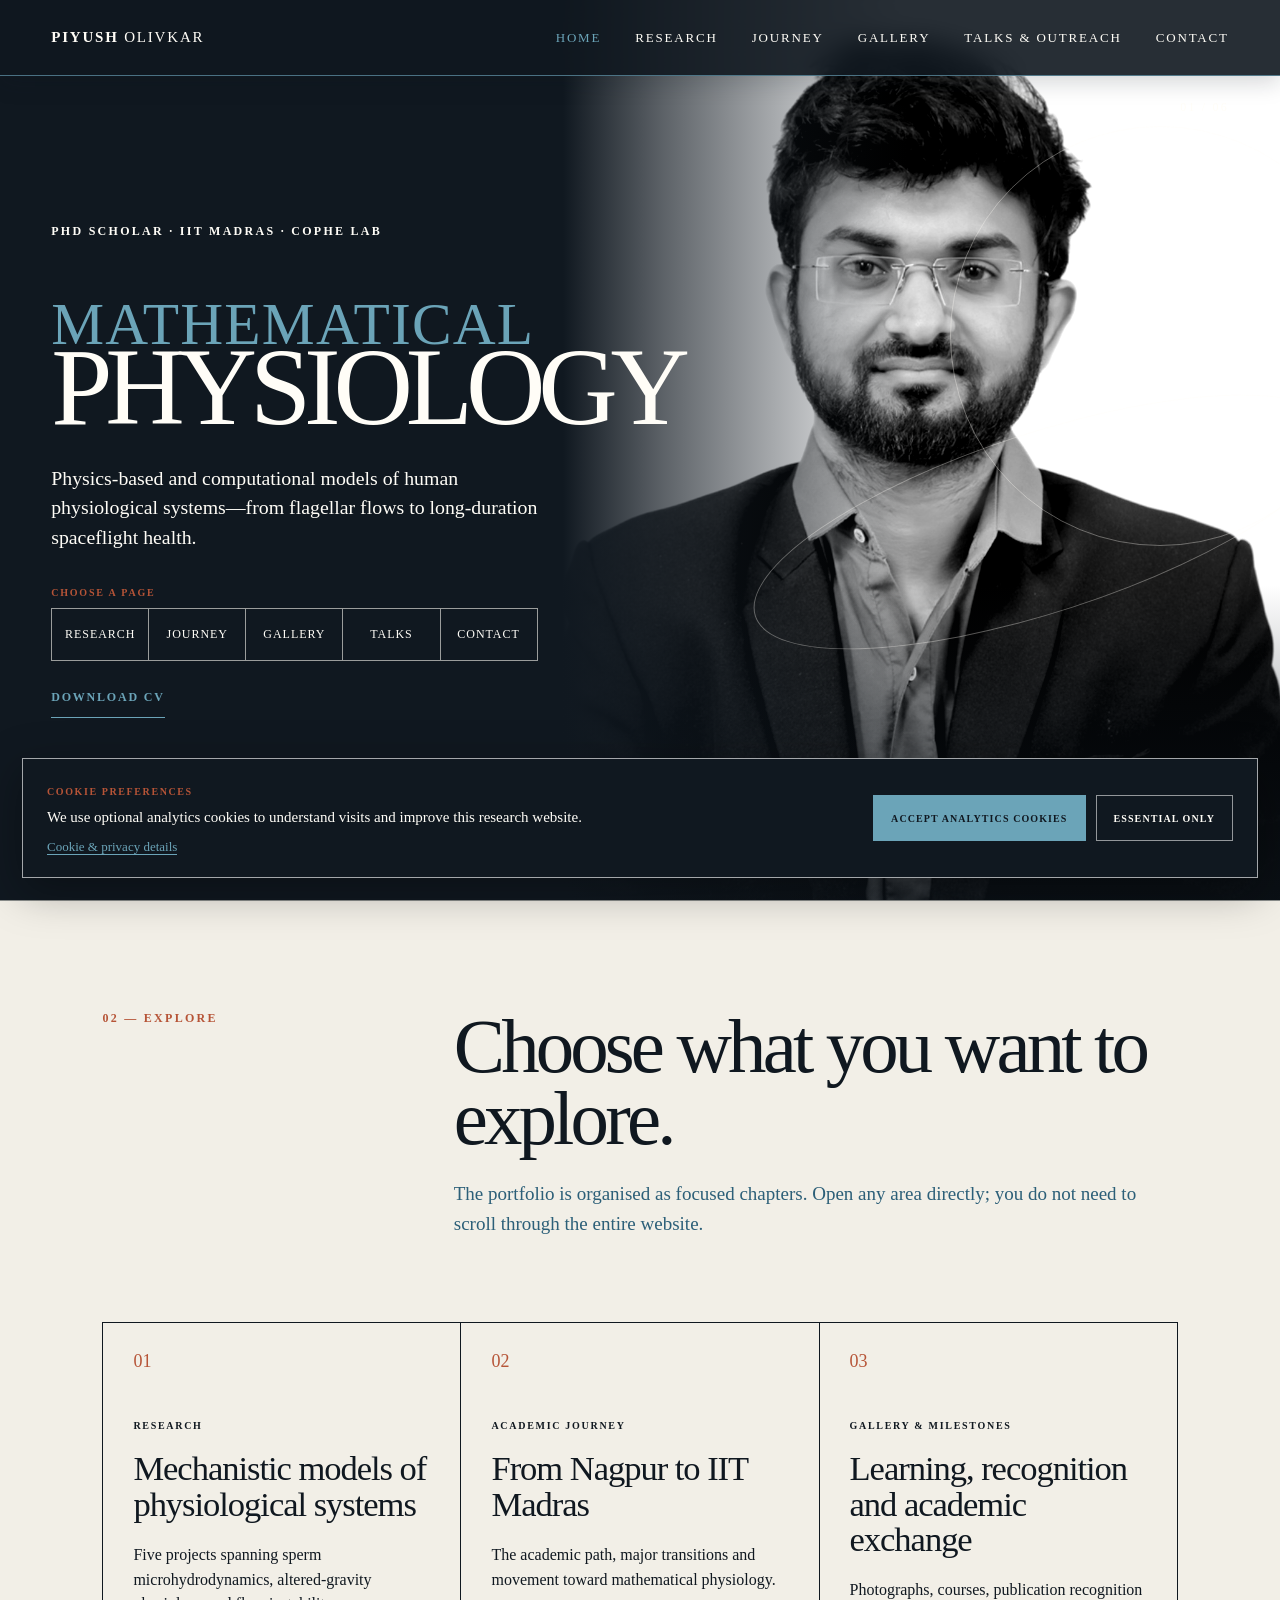
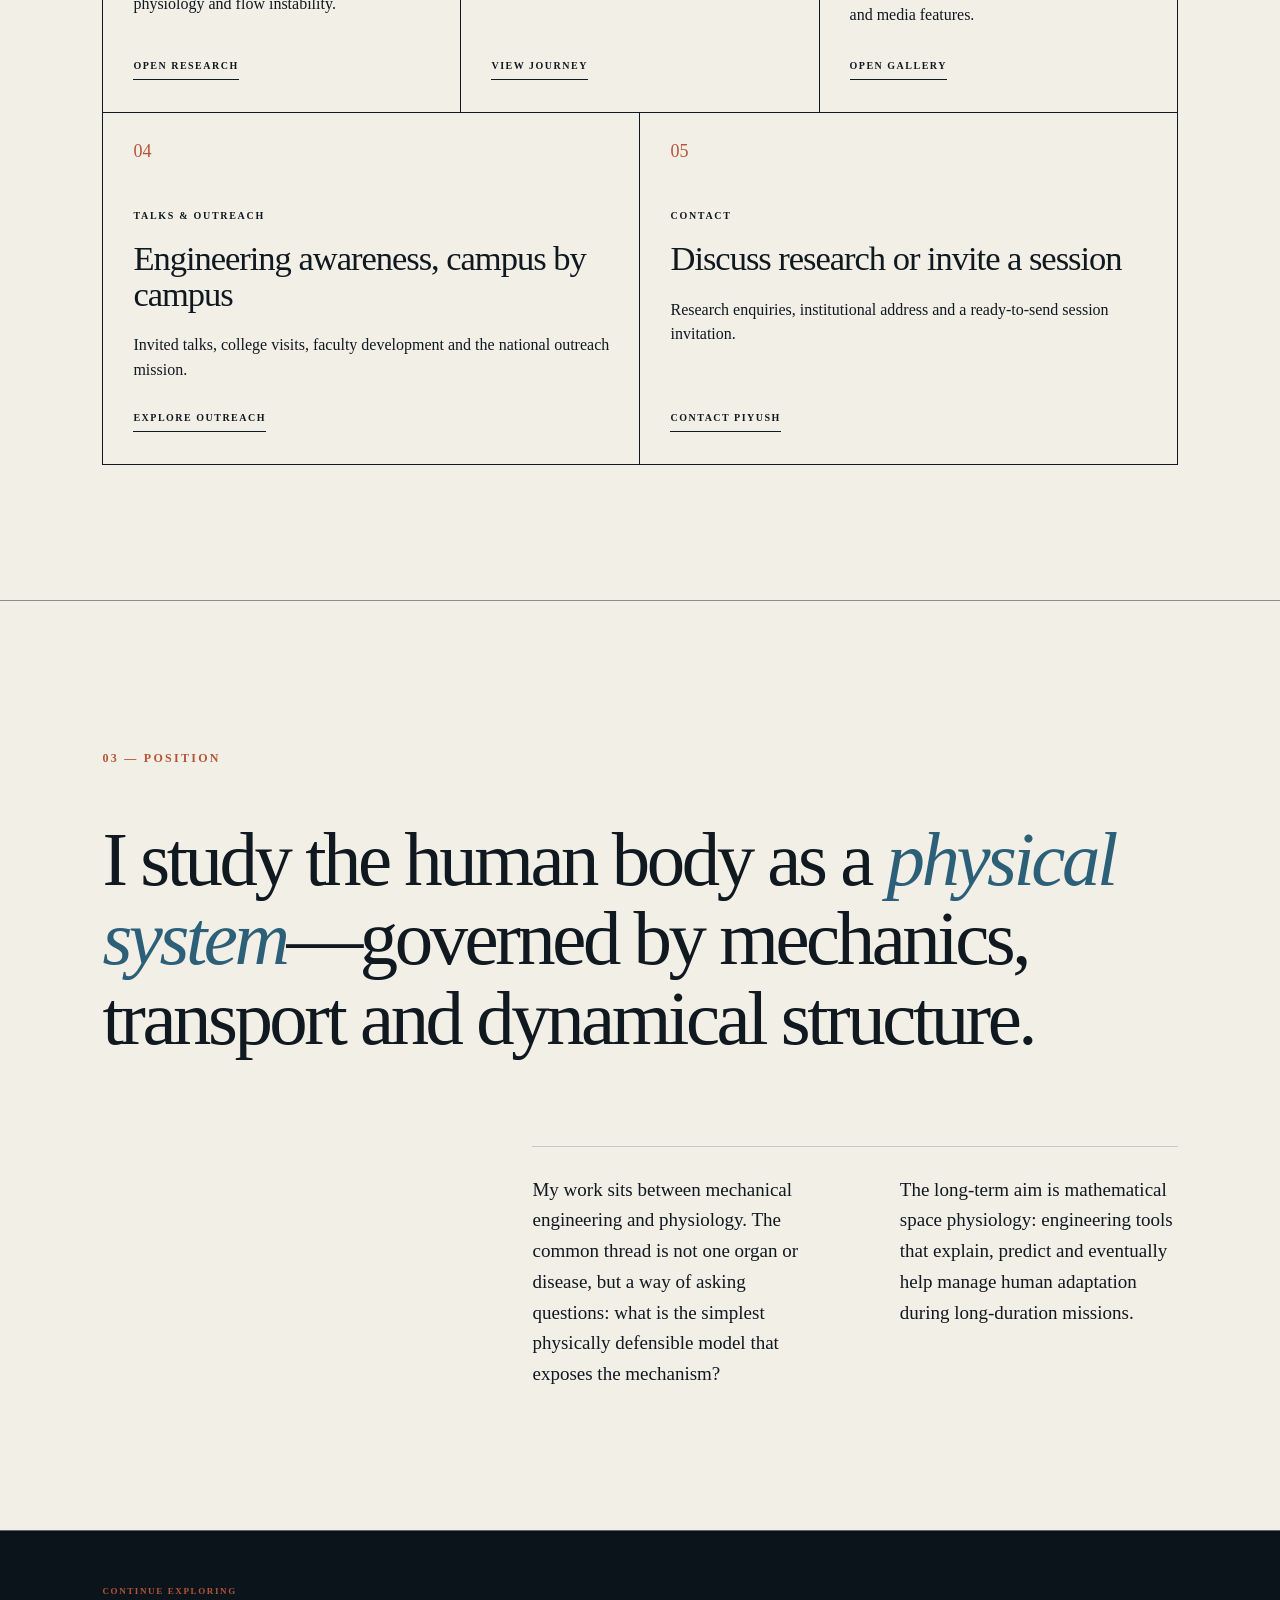
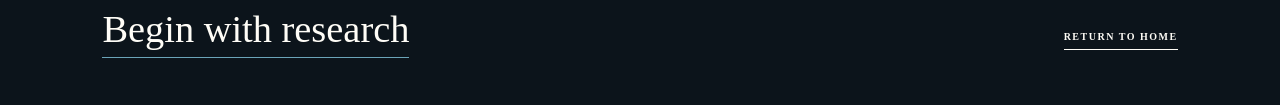
==== commit 2d6f6c1a: "Make multi-page navigation visible on the homepage" ====
--- a/index.html
+++ b/index.html
@@ -16,12 +16,12 @@
   <title>Piyush Olivkar | Mathematical Physiology Researcher at IIT Madras</title>
   <script type="application/ld+json">{"@context":"https://schema.org","@type":"Person","name":"Piyush Ramkrishna Olivkar","alternateName":"Piyush Olivkar","url":"https://piyusholivkar28-lgtm.github.io/","image":"https://piyusholivkar28-lgtm.github.io/assets/piyush-olivkar.jpg","jobTitle":"PhD Scholar","affiliation":{"@type":"CollegeOrUniversity","name":"Indian Institute of Technology Madras","url":"https://www.iitm.ac.in/"},"alumniOf":{"@type":"CollegeOrUniversity","name":"Indian Institute of Technology Jammu"},"email":"mailto:piyush.olivkar28@gmail.com","sameAs":["https://www.linkedin.com/in/piyush-olivkar-ba3a87138","https://scholar.google.com/citations?user=MVU_aZQAAAAJ&hl=en"]}</script>
   <link rel="stylesheet" href="/style.css?v=20261107-pages">
-  <link rel="stylesheet" href="/multipage.css?v=20261107-pages">
+  <link rel="stylesheet" href="/multipage.css?v=20261107-pages2">
 </head>
 <body class="multiPage page-home" data-page="home">
   <header class="topbar"><a class="wordmark" href="/"><strong>PIYUSH</strong> OLIVKAR</a><button class="menuButton" aria-expanded="false">MENU <span>+</span></button><nav class="nav"><a href="/" aria-current="page">Home</a><a href="/research.html">Research</a><a href="/journey.html">Journey</a><a href="/gallery.html">Gallery</a><a href="/outreach.html">Talks & Outreach</a><a href="/contact.html">Contact</a></nav></header>
   <main>
-    <section class="hero" id="home"><div class="heroPortrait"><img src="/assets/piyush-olivkar.jpg?v=20260826-3" alt="Piyush Olivkar"><div class="portraitWash"></div><div class="orbit orbitOne"></div><div class="orbit orbitTwo"></div></div><div class="heroIndex">01 / 06</div><div class="heroText"><p class="kicker">PhD Scholar · IIT Madras · CoPhe Lab</p><h1><span>MATHEMATICAL</span><br>PHYSIOLOGY</h1><p class="lead">Physics-based and computational models of human physiological systems—from flagellar flows to long-duration spaceflight health.</p><div class="heroActions"><a href="/research.html">Explore research</a><a href="assets/Piyush_Olivkar_CV.pdf" target="_blank">Download CV</a></div></div><div class="equationRail" aria-hidden="true"><span>&nabla;&middot;u = 0</span><span>&mu;&nabla;&sup2;u &minus; &nabla;p + f = 0</span><span>&kappa;(s,t)</span></div></section>
+    <section class="hero" id="home"><div class="heroPortrait"><img src="/assets/piyush-olivkar.jpg?v=20260826-3" alt="Piyush Olivkar"><div class="portraitWash"></div><div class="orbit orbitOne"></div><div class="orbit orbitTwo"></div></div><div class="heroIndex">01 / 06</div><div class="heroText"><p class="kicker">PhD Scholar · IIT Madras · CoPhe Lab</p><h1><span>MATHEMATICAL</span><br>PHYSIOLOGY</h1><p class="lead">Physics-based and computational models of human physiological systems—from flagellar flows to long-duration spaceflight health.</p><p class="heroExploreLabel">Choose a page</p><nav class="heroPageNav" aria-label="Explore portfolio pages"><a href="/research.html">Research</a><a href="/journey.html">Journey</a><a href="/gallery.html">Gallery</a><a href="/outreach.html">Talks</a><a href="/contact.html">Contact</a></nav><div class="heroActions"><a href="assets/Piyush_Olivkar_CV.pdf" target="_blank">Download CV</a></div></div><div class="equationRail" aria-hidden="true"><span>&nabla;&middot;u = 0</span><span>&mu;&nabla;&sup2;u &minus; &nabla;p + f = 0</span><span>&kappa;(s,t)</span></div></section>
     <section class="explorePortal" aria-labelledby="explore-title">
   <div class="portalHeading"><p class="sectionCode">02 — EXPLORE</p><div><h2 id="explore-title">Choose what you want to explore.</h2><p>The portfolio is organised as focused chapters. Open any area directly; you do not need to scroll through the entire website.</p></div></div>
   <div class="portalGrid">
@@ -39,4 +39,3 @@
   <script src="/script.js?v=20261107-pages"></script>
 </body>
 </html>
-
--- a/multipage.css
+++ b/multipage.css
@@ -2,6 +2,12 @@
 body.multiPage,body.multiPage *{font-family:"Times New Roman",Times,serif!important}
 .nav a[aria-current="page"]{color:var(--cyan)}
 .nav a[aria-current="page"]::after{transform:scaleX(1)}
+.heroExploreLabel{margin:34px 0 10px;font-size:10px;font-weight:700;letter-spacing:.18em;text-transform:uppercase;color:var(--rust)}
+.heroPageNav{display:grid;grid-template-columns:repeat(5,1fr);border-top:1px solid rgba(255,253,247,.58);border-left:1px solid rgba(255,253,247,.58);max-width:720px}
+.heroPageNav a{min-height:52px;display:flex;align-items:center;justify-content:center;padding:10px 9px;border-right:1px solid rgba(255,253,247,.58);border-bottom:1px solid rgba(255,253,247,.58);font-size:12px;letter-spacing:.08em;text-transform:uppercase;transition:background .2s ease,color .2s ease}
+.heroPageNav a:hover,.heroPageNav a:focus-visible{background:var(--cyan);color:var(--ink);outline:0}
+.page-home .heroActions{margin-top:17px}
+.page-home .heroActions a{color:var(--cyan)}
 .explorePortal{padding:110px 8vw 135px;background:var(--paper);border-top:1px solid var(--ink)}
 .portalHeading{display:grid;grid-template-columns:.55fr 1.45fr;gap:6vw;margin-bottom:65px}
 .portalHeading h2{font-size:clamp(48px,6vw,90px);font-weight:400;line-height:.94;letter-spacing:-.05em;margin:0 0 24px;max-width:980px}
@@ -46,5 +52,5 @@
 .contactPrivacy{margin-top:55px}
 .page-research .workHeading,.page-journey .journeyHeading,.page-gallery .galleryHeading,.page-outreach .talksHeading{display:none}
 .page-research .work,.page-journey .journey,.page-gallery .gallery,.page-outreach .talks{padding-top:78px}
-@media(max-width:800px){.portalHeading,.pageIntro{grid-template-columns:1fr}.explorePortal{padding:78px 6vw 90px}.portalHeading{gap:20px;margin-bottom:45px}.portalHeading h2{font-size:13vw}.portalGrid{grid-template-columns:1fr}.portalCard,.portalCard:nth-child(4),.portalCard:nth-child(5){grid-column:1;min-height:0;padding:25px 24px 29px}.portalCard small{margin:34px 0 15px}.portalCard h3{font-size:9.5vw}.portalCard strong{margin-top:18px}.pageIntro{padding:105px 6vw 68px;gap:28px}.pageIntro h1{font-size:15vw;margin-top:18px}.pageIntro>div>p{font-size:18px}.pageEnd{padding:42px 6vw;display:block}.pageEndHome{display:inline-block;margin-top:32px}.contactPage{padding:72px 6vw 90px}.contactLead{padding-bottom:52px}.contactLead a{font-size:8.2vw}.contactColumns{grid-template-columns:1fr}.contactColumns>*{padding:34px 0}.contactColumns>*+*{border-left:0;border-top:1px solid var(--ink);padding-left:0}.contactInvite{grid-template-columns:1fr;padding:55px 0}.contactInvite .initiativeInvite{justify-self:stretch}}
+@media(max-width:800px){.page-home .hero{min-height:760px}.page-home .heroPortrait{height:58%}.page-home .heroText{bottom:3.5%}.page-home .hero h1{font-size:clamp(48px,12.5vw,68px);margin:12px 0 14px}.page-home .lead{font-size:15px;line-height:1.36}.heroExploreLabel{margin:17px 0 8px}.heroPageNav{display:flex;max-width:none;overflow-x:auto;border-left:0;scrollbar-width:thin}.heroPageNav a{flex:0 0 auto;min-width:92px;min-height:44px;border-left:1px solid rgba(255,253,247,.58);font-size:11px}.page-home .heroActions{margin-top:10px;display:block}.page-home .heroActions a{display:inline-flex;min-height:34px;padding:5px 0;border:0;border-bottom:1px solid var(--cyan)}.portalHeading,.pageIntro{grid-template-columns:1fr}.explorePortal{padding:78px 6vw 90px}.portalHeading{gap:20px;margin-bottom:45px}.portalHeading h2{font-size:13vw}.portalGrid{grid-template-columns:1fr}.portalCard,.portalCard:nth-child(4),.portalCard:nth-child(5){grid-column:1;min-height:0;padding:25px 24px 29px}.portalCard small{margin:34px 0 15px}.portalCard h3{font-size:9.5vw}.portalCard strong{margin-top:18px}.pageIntro{padding:105px 6vw 68px;gap:28px}.pageIntro h1{font-size:15vw;margin-top:18px}.pageIntro>div>p{font-size:18px}.pageEnd{padding:42px 6vw;display:block}.pageEndHome{display:inline-block;margin-top:32px}.contactPage{padding:72px 6vw 90px}.contactLead{padding-bottom:52px}.contactLead a{font-size:8.2vw}.contactColumns{grid-template-columns:1fr}.contactColumns>*{padding:34px 0}.contactColumns>*+*{border-left:0;border-top:1px solid var(--ink);padding-left:0}.contactInvite{grid-template-columns:1fr;padding:55px 0}.contactInvite .initiativeInvite{justify-self:stretch}}
 
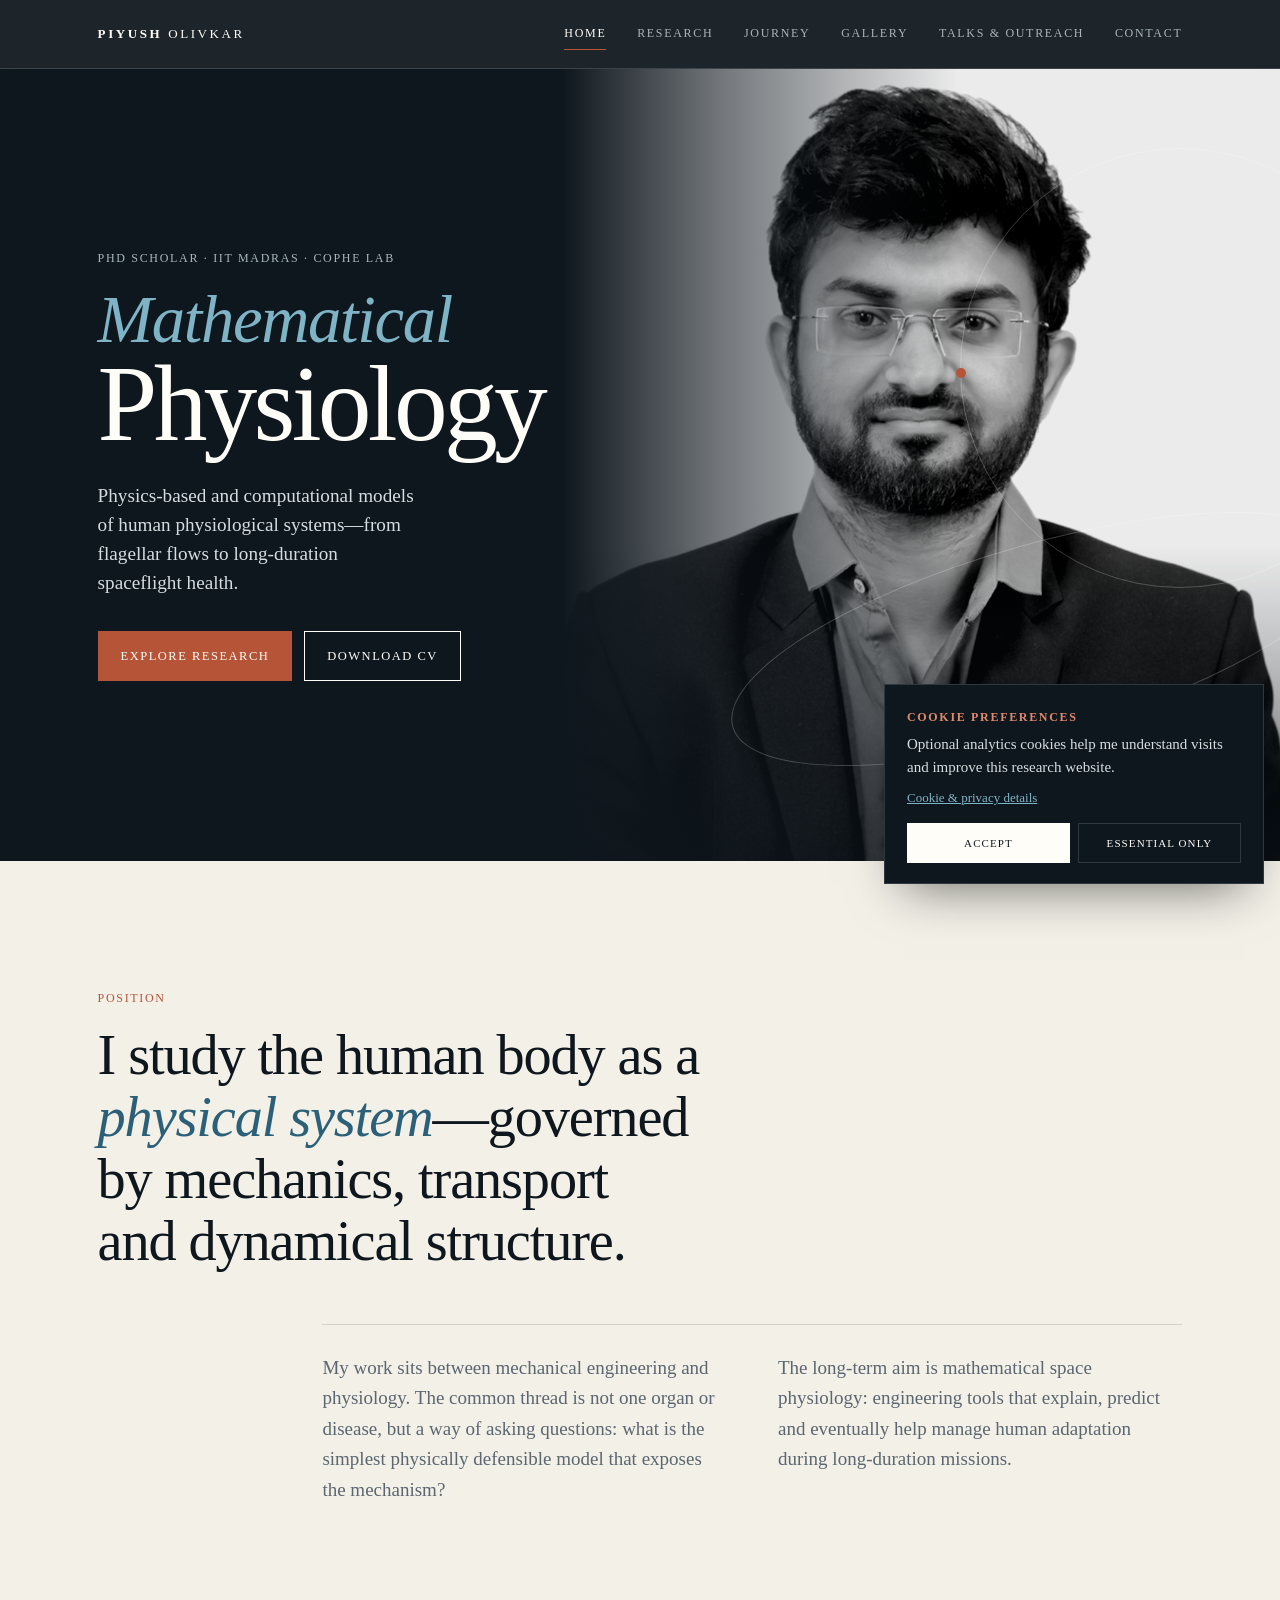
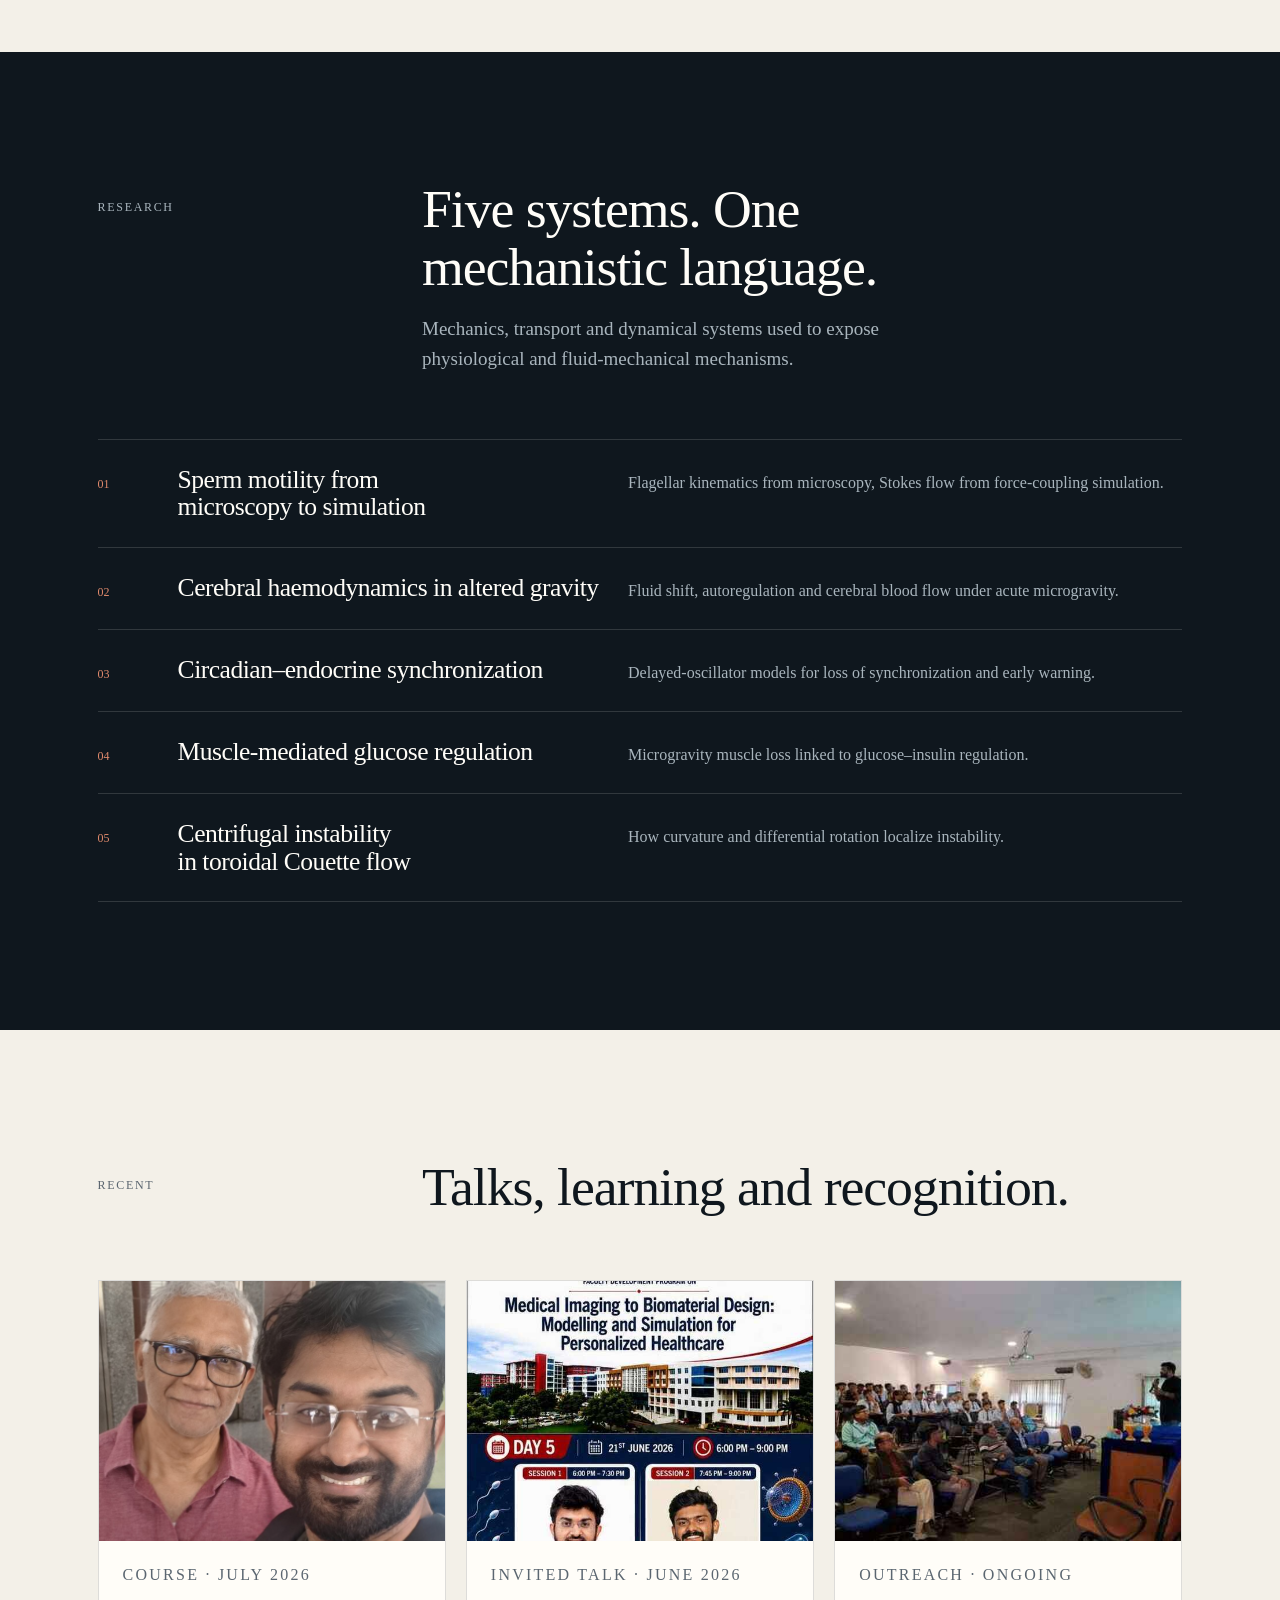
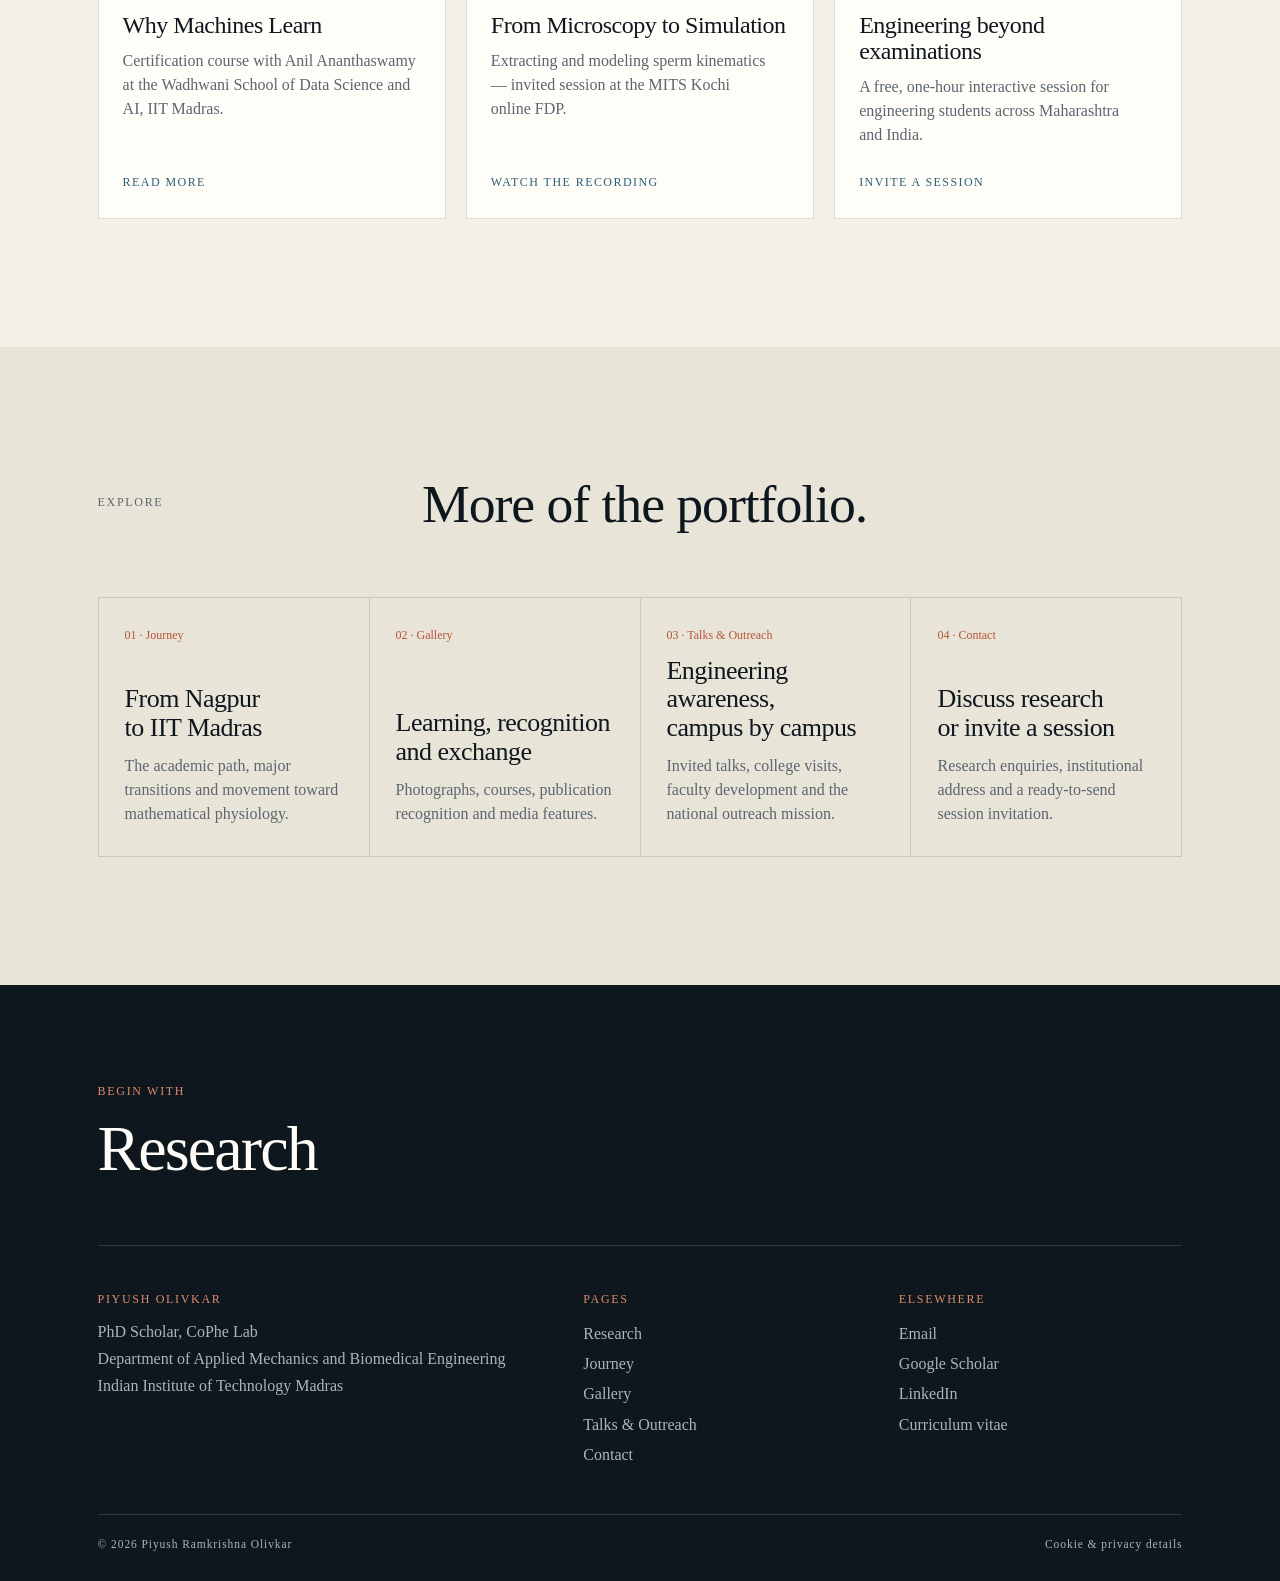
==== commit 5c56cb9f: "Deploy redesigned multi-page academic portfolio" ====
--- a/index.html
+++ b/index.html
@@ -3,9 +3,11 @@
 <head>
   <meta charset="utf-8">
   <meta name="viewport" content="width=device-width,initial-scale=1">
+  <title>Piyush Olivkar | Mathematical Physiology Researcher at IIT Madras</title>
   <meta name="description" content="Official research portfolio of Piyush Ramkrishna Olivkar, PhD Scholar at IIT Madras, working on mathematical physiology, biofluid mechanics and engineering outreach.">
   <meta name="robots" content="index,follow,max-image-preview:large">
   <meta name="author" content="Piyush Ramkrishna Olivkar">
+  <meta name="theme-color" content="#0f171e">
   <link rel="canonical" href="https://piyusholivkar28-lgtm.github.io/">
   <meta property="og:type" content="website">
   <meta property="og:title" content="Piyush Olivkar | Mathematical Physiology Researcher at IIT Madras">
@@ -13,29 +15,93 @@
   <meta property="og:url" content="https://piyusholivkar28-lgtm.github.io/">
   <meta property="og:image" content="https://piyusholivkar28-lgtm.github.io/assets/piyush-olivkar.jpg">
   <meta name="twitter:card" content="summary_large_image">
-  <title>Piyush Olivkar | Mathematical Physiology Researcher at IIT Madras</title>
   <script type="application/ld+json">{"@context":"https://schema.org","@type":"Person","name":"Piyush Ramkrishna Olivkar","alternateName":"Piyush Olivkar","url":"https://piyusholivkar28-lgtm.github.io/","image":"https://piyusholivkar28-lgtm.github.io/assets/piyush-olivkar.jpg","jobTitle":"PhD Scholar","affiliation":{"@type":"CollegeOrUniversity","name":"Indian Institute of Technology Madras","url":"https://www.iitm.ac.in/"},"alumniOf":{"@type":"CollegeOrUniversity","name":"Indian Institute of Technology Jammu"},"email":"mailto:piyush.olivkar28@gmail.com","sameAs":["https://www.linkedin.com/in/piyush-olivkar-ba3a87138","https://scholar.google.com/citations?user=MVU_aZQAAAAJ&hl=en"]}</script>
-  <link rel="stylesheet" href="/style.css?v=20261107-pages">
-  <link rel="stylesheet" href="/multipage.css?v=20261107-pages2">
+  <link rel="icon" href="data:image/svg+xml,%3Csvg xmlns='http://www.w3.org/2000/svg' viewBox='0 0 64 64'%3E%3Crect width='64' height='64' fill='%230f171e'/%3E%3Ctext x='32' y='44' font-family='Georgia,serif' font-size='34' fill='%23fffdf8' text-anchor='middle'%3EPO%3C/text%3E%3Ccircle cx='52' cy='14' r='5' fill='%23b65437'/%3E%3C/svg%3E">
+  <link rel="preload" href="/assets/fonts/newsreader-latin-opsz-normal.woff2" as="font" type="font/woff2" crossorigin>
+  <link rel="stylesheet" href="/site.css?v=20261109-tnr">
 </head>
-<body class="multiPage page-home" data-page="home">
-  <header class="topbar"><a class="wordmark" href="/"><strong>PIYUSH</strong> OLIVKAR</a><button class="menuButton" aria-expanded="false">MENU <span>+</span></button><nav class="nav"><a href="/" aria-current="page">Home</a><a href="/research.html">Research</a><a href="/journey.html">Journey</a><a href="/gallery.html">Gallery</a><a href="/outreach.html">Talks & Outreach</a><a href="/contact.html">Contact</a></nav></header>
-  <main>
-    <section class="hero" id="home"><div class="heroPortrait"><img src="/assets/piyush-olivkar.jpg?v=20260826-3" alt="Piyush Olivkar"><div class="portraitWash"></div><div class="orbit orbitOne"></div><div class="orbit orbitTwo"></div></div><div class="heroIndex">01 / 06</div><div class="heroText"><p class="kicker">PhD Scholar · IIT Madras · CoPhe Lab</p><h1><span>MATHEMATICAL</span><br>PHYSIOLOGY</h1><p class="lead">Physics-based and computational models of human physiological systems—from flagellar flows to long-duration spaceflight health.</p><p class="heroExploreLabel">Choose a page</p><nav class="heroPageNav" aria-label="Explore portfolio pages"><a href="/research.html">Research</a><a href="/journey.html">Journey</a><a href="/gallery.html">Gallery</a><a href="/outreach.html">Talks</a><a href="/contact.html">Contact</a></nav><div class="heroActions"><a href="assets/Piyush_Olivkar_CV.pdf" target="_blank">Download CV</a></div></div><div class="equationRail" aria-hidden="true"><span>&nabla;&middot;u = 0</span><span>&mu;&nabla;&sup2;u &minus; &nabla;p + f = 0</span><span>&kappa;(s,t)</span></div></section>
-    <section class="explorePortal" aria-labelledby="explore-title">
-  <div class="portalHeading"><p class="sectionCode">02 — EXPLORE</p><div><h2 id="explore-title">Choose what you want to explore.</h2><p>The portfolio is organised as focused chapters. Open any area directly; you do not need to scroll through the entire website.</p></div></div>
-  <div class="portalGrid">
-    <a class="portalCard researchCard" href="/research.html"><span>01</span><small>RESEARCH</small><h3>Mechanistic models of physiological systems</h3><p>Five projects spanning sperm microhydrodynamics, altered-gravity physiology and flow instability.</p><strong>Open research</strong></a>
-    <a class="portalCard journeyCard" href="/journey.html"><span>02</span><small>ACADEMIC JOURNEY</small><h3>From Nagpur to IIT Madras</h3><p>The academic path, major transitions and movement toward mathematical physiology.</p><strong>View journey</strong></a>
-    <a class="portalCard galleryCard" href="/gallery.html"><span>03</span><small>GALLERY &amp; MILESTONES</small><h3>Learning, recognition and academic exchange</h3><p>Photographs, courses, publication recognition and media features.</p><strong>Open gallery</strong></a>
-    <a class="portalCard outreachCard" href="/outreach.html"><span>04</span><small>TALKS &amp; OUTREACH</small><h3>Engineering awareness, campus by campus</h3><p>Invited talks, college visits, faculty development and the national outreach mission.</p><strong>Explore outreach</strong></a>
-    <a class="portalCard contactCard" href="/contact.html"><span>05</span><small>CONTACT</small><h3>Discuss research or invite a session</h3><p>Research enquiries, institutional address and a ready-to-send session invitation.</p><strong>Contact Piyush</strong></a>
-  </div>
-</section>
-    <section class="manifesto" id="about"><p class="sectionCode">03 — POSITION</p><h2>I study the human body as a <em>physical system</em>—governed by mechanics, transport and dynamical structure.</h2><div class="manifestoGrid"><p>My work sits between mechanical engineering and physiology. The common thread is not one organ or disease, but a way of asking questions: what is the simplest physically defensible model that exposes the mechanism?</p><p>The long-term aim is mathematical space physiology: engineering tools that explain, predict and eventually help manage human adaptation during long-duration missions.</p></div></section>
+<body class="page-home">
+  <a class="skip" href="#main">Skip to content</a>
+  <header class="topbar">
+    <div class="wrap">
+      <a class="wordmark" href="/"><b>Piyush</b> Olivkar</a>
+      <button class="menuButton" aria-expanded="false" aria-controls="site-nav">Menu</button>
+      <nav class="nav" id="site-nav" aria-label="Main"><a href="/" aria-current="page">Home</a><a href="/research.html">Research</a><a href="/journey.html">Journey</a><a href="/gallery.html">Gallery</a><a href="/outreach.html">Talks &amp; Outreach</a><a href="/contact.html">Contact</a></nav>
+    </div>
+  </header>
+  <main id="main">
+    <section class="hero">
+      <div class="heroPortrait"><img src="/assets/piyush-olivkar.jpg" alt="Portrait of Piyush Olivkar" fetchpriority="high"></div>
+      <div class="orbit one" aria-hidden="true"></div><div class="orbit two" aria-hidden="true"></div>
+      <div class="wrap">
+        <div class="heroText">
+          <p class="kicker">PhD Scholar · IIT Madras · CoPhe Lab</p>
+          <h1><em>Mathematical</em>Physiology</h1>
+          <p class="lede">Physics-based and computational models of human physiological systems—from flagellar flows to long-duration spaceflight health.</p>
+          <div class="heroActions"><a class="btn solid" href="/research.html">Explore research</a><a class="btn ghost" href="/assets/Piyush_Olivkar_CV.pdf" target="_blank" rel="noopener">Download CV</a></div>
+        </div>
+      </div>
+      <div class="equations" aria-hidden="true"><span>&nabla;&middot;u = 0</span><span>&mu;&nabla;&sup2;u &minus; &nabla;p + f = 0</span><span>&kappa;(s,t)</span></div>
+    </section>
+
+    <section class="section statement" id="about">
+      <div class="wrap">
+        <p class="label reveal">Position</p>
+        <h2 class="reveal" style="margin-top:18px">I study the human body as a <em>physical system</em>—governed by mechanics, transport and dynamical structure.</h2>
+        <div class="statementCols reveal">
+          <p>My work sits between mechanical engineering and physiology. The common thread is not one organ or disease, but a way of asking questions: what is the simplest physically defensible model that exposes the mechanism?</p>
+          <p>The long-term aim is mathematical space physiology: engineering tools that explain, predict and eventually help manage human adaptation during long-duration missions.</p>
+        </div>
+      </div>
+    </section>
+
+    <section class="section dark" id="topics">
+      <div class="wrap">
+        <div class="sectionHead"><p class="label">Research</p><div><h2>Five systems. One mechanistic language.</h2><p>Mechanics, transport and dynamical systems used to expose physiological and fluid-mechanical mechanisms.</p></div></div>
+        <ul class="topicList reveal"><li><a href="/research.html#sperm"><span class="n">01</span><h3>Sperm motility from microscopy to simulation</h3><span class="d">Flagellar kinematics from microscopy, Stokes flow from force-coupling simulation.</span></a></li><li><a href="/research.html#cerebral"><span class="n">02</span><h3>Cerebral haemodynamics in altered gravity</h3><span class="d">Fluid shift, autoregulation and cerebral blood flow under acute microgravity.</span></a></li><li><a href="/research.html#circadian"><span class="n">03</span><h3>Circadian–endocrine synchronization</h3><span class="d">Delayed-oscillator models for loss of synchronization and early warning.</span></a></li><li><a href="/research.html#metabolic"><span class="n">04</span><h3>Muscle-mediated glucose regulation</h3><span class="d">Microgravity muscle loss linked to glucose–insulin regulation.</span></a></li><li><a href="/research.html#toroid"><span class="n">05</span><h3>Centrifugal instability in toroidal Couette flow</h3><span class="d">How curvature and differential rotation localize instability.</span></a></li></ul>
+      </div>
+    </section>
+
+    <section class="section" id="recent">
+      <div class="wrap">
+        <div class="sectionHead"><p class="label">Recent</p><div><h2>Talks, learning and recognition.</h2></div></div>
+        <div class="highlights">
+          <a class="highlight reveal" href="/gallery.html#why-machines-learn"><figure><img src="/assets/piyush-anil-ananthaswamy.jpg" alt="Piyush Olivkar with science writer Anil Ananthaswamy" loading="lazy" style="object-position:center 25%"></figure><div class="body"><p class="label">Course · July 2026</p><h3>Why Machines Learn</h3><p>Certification course with Anil Ananthaswamy at the Wadhwani School of Data Science and AI, IIT Madras.</p><span class="more">Read more</span></div></a>
+          <a class="highlight reveal" href="/outreach.html#mits-kochi"><figure><img src="/assets/mits-kochi-fdp-2026.jpg" alt="MITS Kochi faculty development programme poster" loading="lazy" style="object-position:center 30%"></figure><div class="body"><p class="label">Invited talk · June 2026</p><h3>From Microscopy to Simulation</h3><p>Extracting and modeling sperm kinematics — invited session at the MITS Kochi online FDP.</p><span class="more">Watch the recording</span></div></a>
+          <a class="highlight reveal" href="/outreach.html#initiative"><figure><img src="/assets/priyadarshini-jhulelal-01.jpg" alt="Piyush Olivkar speaking to engineering students in Nagpur" loading="lazy"></figure><div class="body"><p class="label">Outreach · ongoing</p><h3>Engineering beyond examinations</h3><p>A free, one-hour interactive session for engineering students across Maharashtra and India.</p><span class="more">Invite a session</span></div></a>
+        </div>
+      </div>
+    </section>
+
+    <section class="section tint" id="explore">
+      <div class="wrap">
+        <div class="sectionHead"><p class="label">Explore</p><div><h2>More of the portfolio.</h2></div></div>
+        <nav class="explore reveal" aria-label="Portfolio pages">
+          <a href="/journey.html"><span class="n">01 · Journey</span><h3>From Nagpur to IIT Madras</h3><p>The academic path, major transitions and movement toward mathematical physiology.</p></a>
+          <a href="/gallery.html"><span class="n">02 · Gallery</span><h3>Learning, recognition and exchange</h3><p>Photographs, courses, publication recognition and media features.</p></a>
+          <a href="/outreach.html"><span class="n">03 · Talks &amp; Outreach</span><h3>Engineering awareness, campus by campus</h3><p>Invited talks, college visits, faculty development and the national outreach mission.</p></a>
+          <a href="/contact.html"><span class="n">04 · Contact</span><h3>Discuss research or invite a session</h3><p>Research enquiries, institutional address and a ready-to-send session invitation.</p></a>
+        </nav>
+      </div>
+    </section>
   </main>
-  <footer class="pageEnd"><div><p>CONTINUE EXPLORING</p><a href="/research.html">Begin with research</a></div><a class="pageEndHome" href="/">Return to home</a></footer>
-  <aside class="analyticsConsent" role="dialog" aria-label="Cookie preferences" hidden><div><strong>COOKIE PREFERENCES</strong><p>We use optional analytics cookies to understand visits and improve this research website.</p><a href="/contact.html#privacy">Cookie &amp; privacy details</a></div><div class="analyticsConsentActions"><button type="button" data-consent="granted">Accept analytics cookies</button><button type="button" data-consent="denied">Essential only</button></div></aside>
-  <script src="/script.js?v=20261107-pages"></script>
+  <footer class="footer">
+    <div class="wrap">
+      <a class="next" href="/research.html"><span><span class="label on-dark">Begin with</span><span class="big">Research</span></span></a>
+      <div class="footGrid">
+        <div><p class="label on-dark">Piyush Olivkar</p><p>PhD Scholar, CoPhe Lab<br>Department of Applied Mechanics and Biomedical Engineering<br>Indian Institute of Technology Madras</p></div>
+        <div><p class="label on-dark">Pages</p><ul><li><a href="/research.html">Research</a></li><li><a href="/journey.html">Journey</a></li><li><a href="/gallery.html">Gallery</a></li><li><a href="/outreach.html">Talks &amp; Outreach</a></li><li><a href="/contact.html">Contact</a></li></ul></div>
+        <div><p class="label on-dark">Elsewhere</p><ul><li><a href="mailto:piyush.olivkar28@gmail.com">Email</a></li><li><a href="https://scholar.google.com/citations?user=MVU_aZQAAAAJ&amp;hl=en" target="_blank" rel="noopener noreferrer">Google Scholar</a></li><li><a href="https://www.linkedin.com/in/piyush-olivkar-ba3a87138" target="_blank" rel="noopener noreferrer">LinkedIn</a></li><li><a href="/assets/Piyush_Olivkar_CV.pdf" target="_blank" rel="noopener">Curriculum vitae</a></li></ul></div>
+      </div>
+      <div class="footBase"><span>© 2026 Piyush Ramkrishna Olivkar</span><a href="/contact.html#privacy">Cookie &amp; privacy details</a></div>
+    </div>
+  </footer>
+  <aside class="analyticsConsent" role="dialog" aria-label="Cookie preferences" hidden>
+    <strong class="label on-dark">Cookie preferences</strong>
+    <p>Optional analytics cookies help me understand visits and improve this research website.</p>
+    <a href="/contact.html#privacy">Cookie &amp; privacy details</a>
+    <div class="analyticsConsentActions"><button type="button" data-consent="granted">Accept</button><button type="button" data-consent="denied">Essential only</button></div>
+  </aside>
+  <script src="/script.js?v=20261109"></script>
 </body>
 </html>
--- a/site.css
+++ b/site.css
@@ -0,0 +1,379 @@
+/* ==========================================================================
+   Piyush Olivkar — academic site
+   One stylesheet for every page. Edit the tokens in :root to retheme.
+   ========================================================================== */
+
+:root{
+  --ink:#0f171e;
+  --ink-2:#18232c;
+  --paper:#f3f0e8;
+  --paper-2:#e9e4d8;
+  --white:#fffdf8;
+  --blue:#2c5f78;
+  --cyan:#7fb3c6;
+  --rust:#b65437;
+  --muted:#5b6670;
+  --muted-on-dark:#a9b5bd;
+  --line:rgba(15,23,30,.14);
+  --line-dark:rgba(255,253,248,.14);
+
+  --serif:"Times New Roman",Times,serif;
+  --mono:"Times New Roman",Times,serif;
+
+  --max:1200px;
+  --gutter:clamp(20px,4.5vw,64px);
+  --section:clamp(72px,10vw,140px);
+  --radius:0;
+}
+
+/* ---------- Base ---------- */
+*,*::before,*::after{box-sizing:border-box}
+html{scroll-behavior:smooth;-webkit-text-size-adjust:100%}
+body{margin:0;background:var(--paper);color:var(--ink);font-family:var(--serif);font-size:clamp(17px,1.05vw + 10px,19px);line-height:1.6;font-optical-sizing:auto;-webkit-font-smoothing:antialiased;text-rendering:optimizeLegibility}
+img{display:block;max-width:100%;height:auto}
+a{color:inherit}
+button{font:inherit;cursor:pointer}
+h1,h2,h3,h4{font-weight:400;line-height:1.08;letter-spacing:-.02em;margin:0;text-wrap:balance}
+p{margin:0 0 1em;text-wrap:pretty}
+p:last-child{margin-bottom:0}
+em{font-style:italic}
+::selection{background:var(--rust);color:var(--white)}
+:focus-visible{outline:2px solid var(--rust);outline-offset:3px}
+.skip{position:absolute;left:-999px;top:8px;z-index:100;background:var(--white);color:var(--ink);padding:10px 14px;font-family:var(--mono);font-size:13px}
+.skip:focus{left:8px}
+
+.wrap{max-width:var(--max);margin:0 auto;padding:0 var(--gutter)}
+
+/* Small uppercase labels */
+.label,.kicker{font-family:var(--mono);font-size:12px;letter-spacing:.14em;text-transform:uppercase;line-height:1.5}
+.label{color:var(--rust)}
+.dark .label,.label.on-dark{color:#e08a6c}
+.muted{color:var(--muted)}
+
+/* Text link with underline */
+.link{font-family:var(--mono);font-size:12.5px;letter-spacing:.12em;text-transform:uppercase;text-decoration:none;display:inline-flex;align-items:center;gap:.6em;padding:4px 0;border-bottom:1px solid currentColor;transition:color .2s,gap .2s}
+.link::after{content:none}
+.link:hover{color:var(--rust);gap:.9em}
+.link.ext::after{content:none}
+
+/* Buttons */
+.btn{display:inline-flex;align-items:center;gap:.6em;font-family:var(--mono);font-size:12.5px;letter-spacing:.12em;text-transform:uppercase;text-decoration:none;padding:14px 22px;border:1px solid currentColor;border-radius:var(--radius);transition:background .2s,color .2s,border-color .2s}
+.btn.solid{background:var(--rust);border-color:var(--rust);color:var(--white)}
+.btn.solid:hover{background:#9c4229;border-color:#9c4229}
+.btn.ghost:hover{background:var(--white);color:var(--ink);border-color:var(--white)}
+.light .btn.ghost:hover,.btn.ghost.on-light:hover{background:var(--ink);color:var(--paper);border-color:var(--ink)}
+
+/* ---------- Header ---------- */
+.topbar{position:sticky;top:0;z-index:30;background:rgba(15,23,30,.94);backdrop-filter:saturate(1.2) blur(12px);-webkit-backdrop-filter:saturate(1.2) blur(12px);color:var(--white);border-bottom:1px solid var(--line-dark)}
+.topbar .wrap{display:flex;align-items:center;justify-content:space-between;height:68px}
+.wordmark{font-family:var(--mono);font-size:13px;letter-spacing:.2em;text-transform:uppercase;text-decoration:none;white-space:nowrap}
+.wordmark b{font-weight:600}
+.nav{display:flex;gap:clamp(18px,2.4vw,34px)}
+.nav a{font-family:var(--mono);font-size:12px;letter-spacing:.14em;text-transform:uppercase;text-decoration:none;color:var(--muted-on-dark);padding:6px 0;border-bottom:1px solid transparent;transition:color .2s,border-color .2s}
+.nav a:hover{color:var(--white)}
+.nav a[aria-current="page"]{color:var(--white);border-bottom-color:var(--rust)}
+.menuButton{display:none;background:none;border:1px solid var(--line-dark);color:var(--white);font-family:var(--mono);font-size:12px;letter-spacing:.14em;padding:8px 12px;border-radius:var(--radius)}
+
+/* ---------- Page intro (inner pages) ---------- */
+.intro{padding:clamp(64px,9vw,128px) 0 clamp(48px,6vw,88px);border-bottom:1px solid var(--line)}
+.intro.dark{background:var(--ink);color:var(--white);border-bottom:0}
+.intro .wrap{display:grid;grid-template-columns:minmax(0,1fr) minmax(0,2.6fr);gap:32px}
+.intro h1{font-size:clamp(44px,6.4vw,92px);margin:14px 0 26px}
+.intro .lede{font-size:clamp(19px,1.5vw,23px);line-height:1.5;color:var(--muted);max-width:40ch}
+.intro.dark .lede{color:var(--muted-on-dark)}
+.intro h1 em{color:var(--blue)}
+.intro.dark h1 em{color:var(--cyan)}
+
+/* ---------- Generic section ---------- */
+.section{padding:var(--section) 0}
+.section.dark{background:var(--ink);color:var(--white)}
+.section.tint{background:var(--paper-2)}
+.sectionHead{display:grid;grid-template-columns:minmax(0,1fr) minmax(0,2.6fr);gap:32px;margin-bottom:clamp(40px,5vw,72px)}
+.sectionHead h2{font-size:clamp(34px,4.2vw,58px)}
+.sectionHead p{margin-top:18px;color:var(--muted);max-width:52ch}
+.dark .sectionHead p{color:var(--muted-on-dark)}
+
+/* ---------- Home hero ---------- */
+.hero{position:relative;background:var(--ink);color:var(--white);overflow:hidden;min-height:min(88svh,860px);display:flex;align-items:center}
+.heroPortrait{position:absolute;inset:0 0 0 44%}
+.heroPortrait img{width:100%;height:100%;object-fit:cover;object-position:center 18%;filter:grayscale(100%) contrast(1.06) brightness(.92)}
+.heroPortrait::after{content:"";position:absolute;inset:0;background:linear-gradient(90deg,var(--ink) 0%,rgba(15,23,30,.55) 22%,rgba(15,23,30,0) 55%),linear-gradient(0deg,rgba(15,23,30,.6),rgba(15,23,30,0) 40%)}
+.orbit{position:absolute;border:1px solid rgba(255,253,248,.22);border-radius:50%;pointer-events:none}
+.orbit.one{width:440px;height:440px;right:-120px;top:10%;animation:spin 40s linear infinite}
+.orbit.one::before{content:"";position:absolute;width:10px;height:10px;border-radius:50%;background:var(--rust);top:50%;left:-5px}
+.orbit.two{width:640px;height:190px;right:-80px;bottom:16%;transform:rotate(-16deg)}
+@keyframes spin{to{transform:rotate(360deg)}}
+.hero .wrap{position:relative;z-index:2;width:100%;padding-top:72px;padding-bottom:72px}
+.heroText{max-width:620px}
+.hero .kicker{color:var(--muted-on-dark)}
+.hero h1{font-size:clamp(52px,8.4vw,124px);line-height:.92;letter-spacing:-.035em;margin:22px 0 28px}
+.hero h1 em{display:block;color:var(--cyan);font-size:.62em;letter-spacing:-.02em;margin-bottom:.08em}
+.hero .lede{font-size:clamp(19px,1.5vw,22px);line-height:1.5;color:#d6dde1;max-width:34ch;margin-bottom:34px}
+.heroActions{display:flex;flex-wrap:wrap;gap:12px}
+.equations{position:absolute;z-index:2;right:var(--gutter);bottom:28px;display:flex;gap:28px;font-family:var(--mono);font-size:12px;color:rgba(255,253,248,.55);letter-spacing:.04em}
+
+/* ---------- Home: position statement ---------- */
+.statement h2{font-size:clamp(32px,4.4vw,62px);line-height:1.1;max-width:22ch}
+.statement h2 em{color:var(--blue)}
+.statementCols{display:grid;grid-template-columns:repeat(2,minmax(0,1fr));gap:clamp(24px,4vw,64px);margin-top:clamp(36px,4vw,56px);padding-top:28px;border-top:1px solid var(--line);max-width:860px;margin-left:auto}
+.statementCols p{color:var(--muted)}
+
+/* ---------- Home: research at a glance ---------- */
+.topicList{list-style:none;margin:0;padding:0;border-top:1px solid var(--line-dark)}
+.topicList li{border-bottom:1px solid var(--line-dark)}
+.topicList a{display:grid;grid-template-columns:56px minmax(0,1fr) minmax(0,1.3fr);gap:24px;align-items:baseline;padding:26px 0;text-decoration:none;transition:padding .25s,color .25s}
+.topicList a:hover{padding-left:12px;color:var(--cyan)}
+.topicList .n{font-family:var(--mono);font-size:12px;color:#e08a6c}
+.topicList h3{font-size:clamp(22px,2vw,28px)}
+.topicList span.d{color:var(--muted-on-dark);font-size:16px;line-height:1.5}
+.topicList .arrow{display:none}
+
+/* ---------- Home: highlights ---------- */
+.highlights{display:grid;grid-template-columns:repeat(3,minmax(0,1fr));gap:20px}
+.highlight{background:var(--white);border:1px solid var(--line);display:flex;flex-direction:column;text-decoration:none;transition:transform .25s,box-shadow .25s}
+.highlight:hover{transform:translateY(-4px);box-shadow:0 18px 40px -24px rgba(15,23,30,.45)}
+.highlight figure{margin:0;aspect-ratio:4/3;overflow:hidden;background:var(--paper-2)}
+.highlight figure img{width:100%;height:100%;object-fit:cover}
+.highlight .body{padding:22px 24px 26px;display:flex;flex-direction:column;gap:10px;flex:1}
+.highlight h3{font-size:24px}
+.highlight p{color:var(--muted);font-size:16px;line-height:1.5}
+.highlight .more{margin-top:auto;font-family:var(--mono);font-size:12px;letter-spacing:.12em;text-transform:uppercase;color:var(--blue)}
+
+/* ---------- Explore cards ---------- */
+.explore{display:grid;grid-template-columns:repeat(4,minmax(0,1fr));border-top:1px solid var(--line);border-left:1px solid var(--line)}
+.explore a{border-right:1px solid var(--line);border-bottom:1px solid var(--line);padding:28px 26px 30px;text-decoration:none;display:flex;flex-direction:column;gap:12px;min-height:250px;transition:background .25s,color .25s}
+.explore a:hover{background:var(--ink);color:var(--white)}
+.explore a:hover p{color:var(--muted-on-dark)}
+.explore .n{font-family:var(--mono);font-size:12px;color:var(--rust)}
+.explore h3{font-size:26px;margin-top:auto}
+.explore p{font-size:16px;line-height:1.5;color:var(--muted);margin:0}
+
+/* ---------- Research projects ---------- */
+.projects{list-style:none;margin:0;padding:0}
+.project{display:grid;grid-template-columns:64px minmax(0,1.15fr) minmax(0,1fr);gap:clamp(20px,3vw,48px);align-items:center;padding:clamp(36px,4vw,56px) 0;border-top:1px solid var(--line)}
+.project:last-child{border-bottom:1px solid var(--line)}
+.project .n{font-family:var(--mono);font-size:13px;color:var(--rust);align-self:start;padding-top:6px}
+.project h2{font-size:clamp(28px,2.8vw,40px);margin:10px 0 16px}
+.project p{color:var(--muted)}
+.project .eq{display:inline-block;margin-top:8px;font-family:var(--mono);font-size:13.5px;color:var(--blue);background:var(--white);border:1px solid var(--line);padding:8px 12px;border-radius:var(--radius)}
+.project figure{margin:0;background:var(--white);border:1px solid var(--line);aspect-ratio:520/300;overflow:hidden}
+.project svg{width:100%;height:100%;display:block}
+.project svg rect.bg{fill:var(--white)}
+.beatTail{animation:beat 3s ease-in-out infinite alternate}
+@keyframes beat{to{transform:translateY(6px)}}
+
+.horizon{position:relative;overflow:hidden}
+.horizon h2{font-size:clamp(38px,5.6vw,80px);max-width:16ch;line-height:1.02}
+.horizon p:not(.label){color:var(--muted-on-dark);max-width:44ch;margin-top:28px;font-size:20px}
+.horizon .planet{position:absolute;right:-180px;top:50%;width:620px;height:620px;transform:translateY(-50%);border-radius:50%;border:1px solid var(--line-dark);pointer-events:none}
+.horizon .planet::before{content:"";position:absolute;inset:90px;border-radius:50%;border:1px solid var(--line-dark)}
+.horizon .planet::after{content:"";position:absolute;width:12px;height:12px;border-radius:50%;background:var(--rust);top:60px;left:120px}
+.horizon .wrap{position:relative}
+.horizon .actions{margin-top:36px;display:flex;flex-wrap:wrap;gap:12px}
+
+/* ---------- Journey timeline ---------- */
+.timeline{list-style:none;margin:0;padding:0;position:relative}
+.timeline::before{content:"";position:absolute;left:calc(160px + 23px);top:8px;bottom:8px;width:1px;background:var(--line)}
+.stop{display:grid;grid-template-columns:160px 48px minmax(0,1fr);gap:0 0;padding:0 0 clamp(48px,6vw,80px)}
+.stop:last-child{padding-bottom:0}
+.stop .when{font-family:var(--mono);font-size:12.5px;letter-spacing:.12em;color:var(--muted);padding-top:12px}
+.stop .dot{width:47px;height:47px;border-radius:50%;background:var(--paper);border:1px solid var(--ink);display:grid;place-items:center;font-family:var(--mono);font-size:13px;position:relative;z-index:1}
+.stop:last-child .dot{background:var(--ink);color:var(--white)}
+.stop .body{padding-left:clamp(20px,3vw,40px);max-width:640px}
+.stop h2{font-size:clamp(32px,3.6vw,50px);margin:8px 0 6px}
+.stop .role{font-style:italic;color:var(--blue);font-size:20px;margin-bottom:14px}
+.stop .body > p:not(.label):not(.role){color:var(--muted)}
+.stop .link{margin-top:10px}
+
+/* ---------- Gallery / milestones ---------- */
+.feature{display:grid;grid-template-columns:minmax(0,1fr) minmax(0,1.2fr);gap:clamp(28px,5vw,80px);align-items:center;padding:clamp(48px,6vw,88px) 0;border-top:1px solid var(--line)}
+.feature:first-child{border-top:0;padding-top:0}
+.feature.flip > :first-child{order:2}
+.feature h2{font-size:clamp(32px,3.6vw,50px);margin:12px 0 10px}
+.feature .sub{font-style:italic;color:var(--blue);font-size:20px;line-height:1.4;margin-bottom:18px}
+.feature .copy > p:not(.label):not(.sub){color:var(--muted)}
+.feature .copy .link{margin-top:14px}
+.feature blockquote{margin:6px 0 22px;padding-left:22px;border-left:2px solid var(--rust);font-size:clamp(21px,1.8vw,26px);line-height:1.35;font-style:italic}
+
+.shot{margin:0}
+.shot a{display:block;overflow:hidden;background:var(--paper-2);border:1px solid var(--line)}
+.shot img{width:100%;transition:transform .5s}
+.shot a:hover img{transform:scale(1.025)}
+.shot figcaption,.cap{font-family:var(--mono);font-size:11.5px;letter-spacing:.06em;color:var(--muted);margin-top:10px;line-height:1.5}
+.shot.tall img{aspect-ratio:4/5;object-fit:cover;object-position:center 20%}
+
+.trio{display:grid;grid-template-columns:repeat(3,minmax(0,1fr));gap:12px}
+.trio img{aspect-ratio:1/1;object-fit:cover}
+.duo{display:grid;grid-template-columns:repeat(2,minmax(0,1fr));gap:14px}
+.duo img{aspect-ratio:1/1;object-fit:cover;object-position:top}
+
+/* ---------- Outreach ---------- */
+.initiative{display:grid;grid-template-columns:minmax(0,1.3fr) minmax(0,1fr);gap:clamp(32px,5vw,80px)}
+.initiative h2{font-size:clamp(34px,4vw,56px);margin:14px 0 10px}
+.initiative .sub{font-style:italic;color:var(--cyan);font-size:21px;margin-bottom:22px}
+.initiative .copy > p:not(.label):not(.sub){color:var(--muted-on-dark)}
+.initiative .mission{color:var(--white)!important;font-size:21px;line-height:1.45;border-left:2px solid var(--rust);padding-left:20px;margin:26px 0}
+.initiative .actions{margin-top:30px}
+.questions{background:var(--ink-2);border:1px solid var(--line-dark);padding:clamp(24px,3vw,36px)}
+.questions ol{margin:16px 0 0;padding:0;list-style:none;counter-reset:q}
+.questions li{counter-increment:q;display:grid;grid-template-columns:34px 1fr;padding:14px 0;border-top:1px solid var(--line-dark);font-size:17px;line-height:1.45}
+.questions li::before{content:counter(q,decimal-leading-zero);font-family:var(--mono);font-size:12px;color:#e08a6c;padding-top:4px}
+.format{display:grid;grid-template-columns:repeat(5,minmax(0,1fr));margin:clamp(48px,6vw,80px) 0 0;border-top:1px solid var(--line-dark)}
+.format div{padding:20px 20px 0 0}
+.format dt{font-family:var(--mono);font-size:11.5px;letter-spacing:.14em;text-transform:uppercase;color:var(--muted-on-dark);margin-bottom:6px}
+.format dd{margin:0;font-size:18px}
+
+.programme{display:grid;grid-template-columns:minmax(0,1fr) minmax(0,1.6fr);gap:clamp(32px,5vw,80px);align-items:start}
+.stats{display:grid;grid-template-columns:repeat(3,minmax(0,1fr));gap:1px;background:var(--line);border:1px solid var(--line)}
+.stats div{background:var(--paper);padding:22px 20px}
+.stats strong{display:block;font-size:clamp(44px,4.5vw,64px);font-weight:400;line-height:1;color:var(--rust)}
+.stats span{display:block;font-family:var(--mono);font-size:11.5px;letter-spacing:.1em;text-transform:uppercase;color:var(--muted);margin-top:10px;line-height:1.4}
+.route{list-style:none;margin:0;padding:0;counter-reset:r}
+.route li{counter-increment:r;display:grid;grid-template-columns:48px minmax(0,180px) minmax(0,1fr);gap:16px;padding:18px 0;border-top:1px solid var(--line);align-items:baseline}
+.route li:last-child{border-bottom:1px solid var(--line)}
+.route li::before{content:counter(r,decimal-leading-zero);font-family:var(--mono);font-size:12px;color:var(--rust)}
+.route strong{font-weight:500;font-size:20px}
+.route span{color:var(--muted);font-size:16.5px}
+.mapline{display:flex;align-items:center;gap:14px;font-family:var(--mono);font-size:12px;letter-spacing:.14em;margin-bottom:24px}
+.mapline i{flex:1;height:1px;background:linear-gradient(90deg,var(--rust),var(--blue))}
+.programme .note{color:var(--muted);margin-top:22px}
+
+.talks{list-style:none;margin:0;padding:0}
+.talk{padding:clamp(40px,5vw,72px) 0;border-top:1px solid var(--line)}
+.talk:last-child{border-bottom:1px solid var(--line)}
+.talkHead{display:grid;grid-template-columns:minmax(0,1fr) minmax(0,2.2fr);gap:32px;margin-bottom:28px}
+.talkMeta{font-family:var(--mono);font-size:12px;letter-spacing:.12em;line-height:1.7}
+.talkMeta .n{color:var(--rust);font-size:13px;display:block;margin-bottom:4px}
+.talkMeta time{display:block;color:var(--ink)}
+.talkMeta .where{display:block;color:var(--muted)}
+.talk h3{font-size:clamp(28px,3vw,42px);margin-bottom:10px}
+.talk .sub{font-style:italic;color:var(--blue);font-size:20px;margin-bottom:12px}
+.talk .body > p:not(.sub){color:var(--muted);max-width:62ch}
+.talk .body .link{margin-top:12px}
+.strip{display:grid;grid-template-columns:repeat(5,minmax(0,1fr));gap:10px}
+.strip a{display:block;overflow:hidden;background:var(--paper-2);border:1px solid var(--line)}
+.strip img{width:100%;aspect-ratio:4/3;object-fit:cover;transition:transform .5s}
+.strip a:hover img{transform:scale(1.04)}
+.posterRow{display:grid;grid-template-columns:minmax(0,1fr) minmax(0,2.2fr);gap:32px}
+.poster{max-width:340px}
+.poster img{aspect-ratio:auto}
+.recording{display:flex;align-items:center;justify-content:space-between;gap:20px;flex-wrap:wrap;background:var(--ink);color:var(--white);padding:22px 26px;margin-top:28px}
+.recording p{margin:0}
+.recording h4{font-size:22px;margin-top:4px}
+
+/* ---------- Contact ---------- */
+.contactGrid{display:grid;grid-template-columns:minmax(0,1.4fr) minmax(0,1fr);gap:clamp(32px,5vw,80px)}
+.email{font-size:clamp(22px,2.7vw,40px);letter-spacing:-.02em;text-decoration:none;border-bottom:1px solid var(--line);padding-bottom:6px;display:inline-block;overflow-wrap:anywhere;transition:color .2s,border-color .2s}
+.email:hover{color:var(--rust);border-color:var(--rust)}
+address{font-style:normal;line-height:1.65;color:var(--muted);margin-top:14px}
+address strong{color:var(--ink);font-weight:500}
+.profiles{list-style:none;margin:14px 0 0;padding:0;border-top:1px solid var(--line)}
+.profiles li{border-bottom:1px solid var(--line)}
+.profiles a{display:flex;justify-content:space-between;align-items:center;padding:16px 0;text-decoration:none;font-size:20px;transition:color .2s,padding .2s}
+.profiles a::after{content:none}
+.profiles a:hover{color:var(--rust);padding-left:8px}
+.invite{margin-top:clamp(56px,7vw,96px);display:flex;justify-content:space-between;align-items:center;gap:28px;flex-wrap:wrap;background:var(--ink);color:var(--white);padding:clamp(28px,4vw,48px)}
+.invite h2{font-size:clamp(28px,3vw,40px);margin:10px 0 8px}
+.invite p:not(.label){color:var(--muted-on-dark);max-width:52ch}
+.privacy{margin-top:40px;border-top:1px solid var(--line);padding-top:18px}
+.privacy summary{font-family:var(--mono);font-size:12px;letter-spacing:.12em;text-transform:uppercase;cursor:pointer;color:var(--muted)}
+.privacy p{margin-top:14px;color:var(--muted);font-size:16px;max-width:70ch}
+.privacy button{background:none;border:1px solid var(--line);padding:10px 16px;font-family:var(--mono);font-size:12px;letter-spacing:.1em;text-transform:uppercase}
+
+/* ---------- Footer ---------- */
+.footer{background:var(--ink);color:var(--white)}
+.next{display:flex;justify-content:space-between;align-items:end;gap:24px;flex-wrap:wrap;padding:clamp(56px,7vw,96px) 0 clamp(40px,5vw,64px);border-bottom:1px solid var(--line-dark);text-decoration:none}
+.next .big{font-size:clamp(34px,5vw,72px);letter-spacing:-.03em;line-height:1;display:block;margin-top:12px;transition:color .2s}
+.next:hover .big{color:var(--cyan)}
+.next .arrow{display:none}
+.footGrid{display:grid;grid-template-columns:minmax(0,1.6fr) repeat(2,minmax(0,1fr));gap:32px;padding:44px 0}
+.footGrid p,.footGrid a{color:var(--muted-on-dark);font-size:16px;line-height:1.7;text-decoration:none}
+.footGrid a:hover{color:var(--white)}
+.footGrid .label{margin-bottom:10px;font-size:12px;line-height:1.5;color:#e08a6c}
+.footGrid ul{list-style:none;margin:0;padding:0}
+.footBase{display:flex;justify-content:space-between;gap:16px;flex-wrap:wrap;padding:20px 0 28px;border-top:1px solid var(--line-dark);font-family:var(--mono);font-size:11.5px;letter-spacing:.08em;color:var(--muted-on-dark)}
+.footBase a{text-decoration:none}
+.footBase a:hover{color:var(--white)}
+
+/* ---------- Cookie notice ---------- */
+.analyticsConsent{position:fixed;right:16px;bottom:16px;z-index:40;width:min(380px,calc(100% - 32px));background:var(--ink);color:var(--white);border:1px solid var(--line-dark);padding:20px 22px;box-shadow:0 20px 50px -20px rgba(0,0,0,.6);font-size:15px;line-height:1.5}
+.analyticsConsent[hidden]{display:none}
+.analyticsConsent p{margin:6px 0 8px;color:#d6dde1}
+.analyticsConsent a{font-size:13px;color:var(--cyan)}
+.analyticsConsentActions{display:flex;gap:8px;margin-top:14px}
+.analyticsConsentActions button{flex:1;font-family:var(--mono);font-size:11px;letter-spacing:.1em;text-transform:uppercase;padding:11px 10px;border:1px solid var(--line-dark);background:none;color:var(--white);border-radius:var(--radius)}
+.analyticsConsentActions button[data-consent="granted"]{background:var(--white);color:var(--ink);border-color:var(--white)}
+
+/* ---------- Lightbox ---------- */
+.lightbox{border:0;padding:0;background:transparent;max-width:min(94vw,1200px);max-height:92vh}
+.lightbox::backdrop{background:rgba(10,15,20,.88)}
+.lightbox img{max-width:min(94vw,1200px);max-height:86vh;width:auto;margin:0 auto}
+.lightbox p{color:#d6dde1;font-family:var(--mono);font-size:12px;text-align:center;margin-top:10px}
+.lightbox button{position:fixed;top:16px;right:16px;background:var(--white);border:0;width:44px;height:44px;border-radius:50%;font-size:20px;line-height:1}
+
+/* ---------- Reveal on scroll ---------- */
+.js .reveal{opacity:0;transform:translateY(18px);transition:opacity .7s ease,transform .7s ease}
+.js .reveal.in{opacity:1;transform:none}
+
+/* ---------- Responsive ---------- */
+@media (max-width:1024px){
+  .explore{grid-template-columns:repeat(2,minmax(0,1fr))}
+  .format{grid-template-columns:repeat(3,minmax(0,1fr));row-gap:12px}
+  .programme{grid-template-columns:1fr}
+  .highlights{grid-template-columns:repeat(2,minmax(0,1fr))}
+}
+@media (max-width:860px){
+  .menuButton{display:inline-block}
+  .nav{position:absolute;top:68px;left:0;right:0;flex-direction:column;gap:0;background:var(--ink);border-bottom:1px solid var(--line-dark);padding:8px var(--gutter) 20px;display:none}
+  .nav.open{display:flex}
+  .nav a{padding:14px 0;border-bottom:1px solid var(--line-dark);font-size:13px}
+  .nav a[aria-current="page"]{border-bottom-color:var(--line-dark);color:#e08a6c}
+
+  .intro .wrap,.sectionHead,.talkHead,.posterRow{grid-template-columns:1fr;gap:12px}
+  .hero{min-height:auto;display:block}
+  .heroPortrait{position:relative;inset:auto;height:62svh;max-height:560px}
+  .heroPortrait::after{background:linear-gradient(0deg,var(--ink) 2%,rgba(15,23,30,0) 50%)}
+  .hero .wrap{padding-top:0;margin-top:-90px;padding-bottom:56px}
+  .orbit.two,.equations{display:none}
+  .orbit.one{width:300px;height:300px;right:-120px;top:4%}
+  .statementCols,.feature,.initiative,.contactGrid{grid-template-columns:1fr}
+  .feature.flip > :first-child{order:0}
+  .topicList a{grid-template-columns:40px minmax(0,1fr);gap:4px 14px}
+  .topicList span.d{grid-column:2;grid-row:2}
+  .project{grid-template-columns:1fr;gap:18px}
+  .project .n{padding:0}
+  .timeline::before{left:23px}
+  .stop{grid-template-columns:48px minmax(0,1fr)}
+  .stop .when{grid-column:2;grid-row:1;padding:14px 0 0 20px}
+  .stop .dot{grid-column:1;grid-row:1 / span 2}
+  .stop .body{grid-column:2;grid-row:2;padding-left:20px}
+  .strip{grid-template-columns:none;grid-auto-flow:column;grid-auto-columns:72%;overflow-x:auto;scroll-snap-type:x mandatory;margin-right:calc(var(--gutter) * -1);padding-right:var(--gutter);scrollbar-width:none}
+  .strip::-webkit-scrollbar{display:none}
+  .strip a{scroll-snap-align:start}
+  .footGrid{grid-template-columns:1fr 1fr}
+  .footGrid > :first-child{grid-column:1 / -1}
+  .horizon .planet{width:380px;height:380px;right:-200px}
+}
+@media (max-width:560px){
+  .explore,.highlights{grid-template-columns:1fr}
+  .explore a{min-height:0}
+  .explore h3{margin-top:12px}
+  .stats{grid-template-columns:1fr 1fr 1fr}
+  .stats div{padding:16px 12px}
+  .format{grid-template-columns:1fr 1fr}
+  .route li{grid-template-columns:36px 1fr;gap:4px 12px}
+  .route span{grid-column:2}
+  .trio{grid-template-columns:1fr 1fr}
+  .trio figure:last-child{grid-column:1 / -1}
+  .trio figure:last-child img{aspect-ratio:16/10}
+  .heroActions .btn{flex:1;justify-content:center}
+  .analyticsConsent{right:12px;left:12px;bottom:12px;width:auto}
+}
+@media (prefers-reduced-motion:reduce){
+  *,*::before,*::after{animation:none!important;transition:none!important;scroll-behavior:auto!important}
+  .js .reveal{opacity:1;transform:none}
+}
+@media print{
+  .topbar,.analyticsConsent,.footer .next{display:none}
+  body{background:#fff}
+}
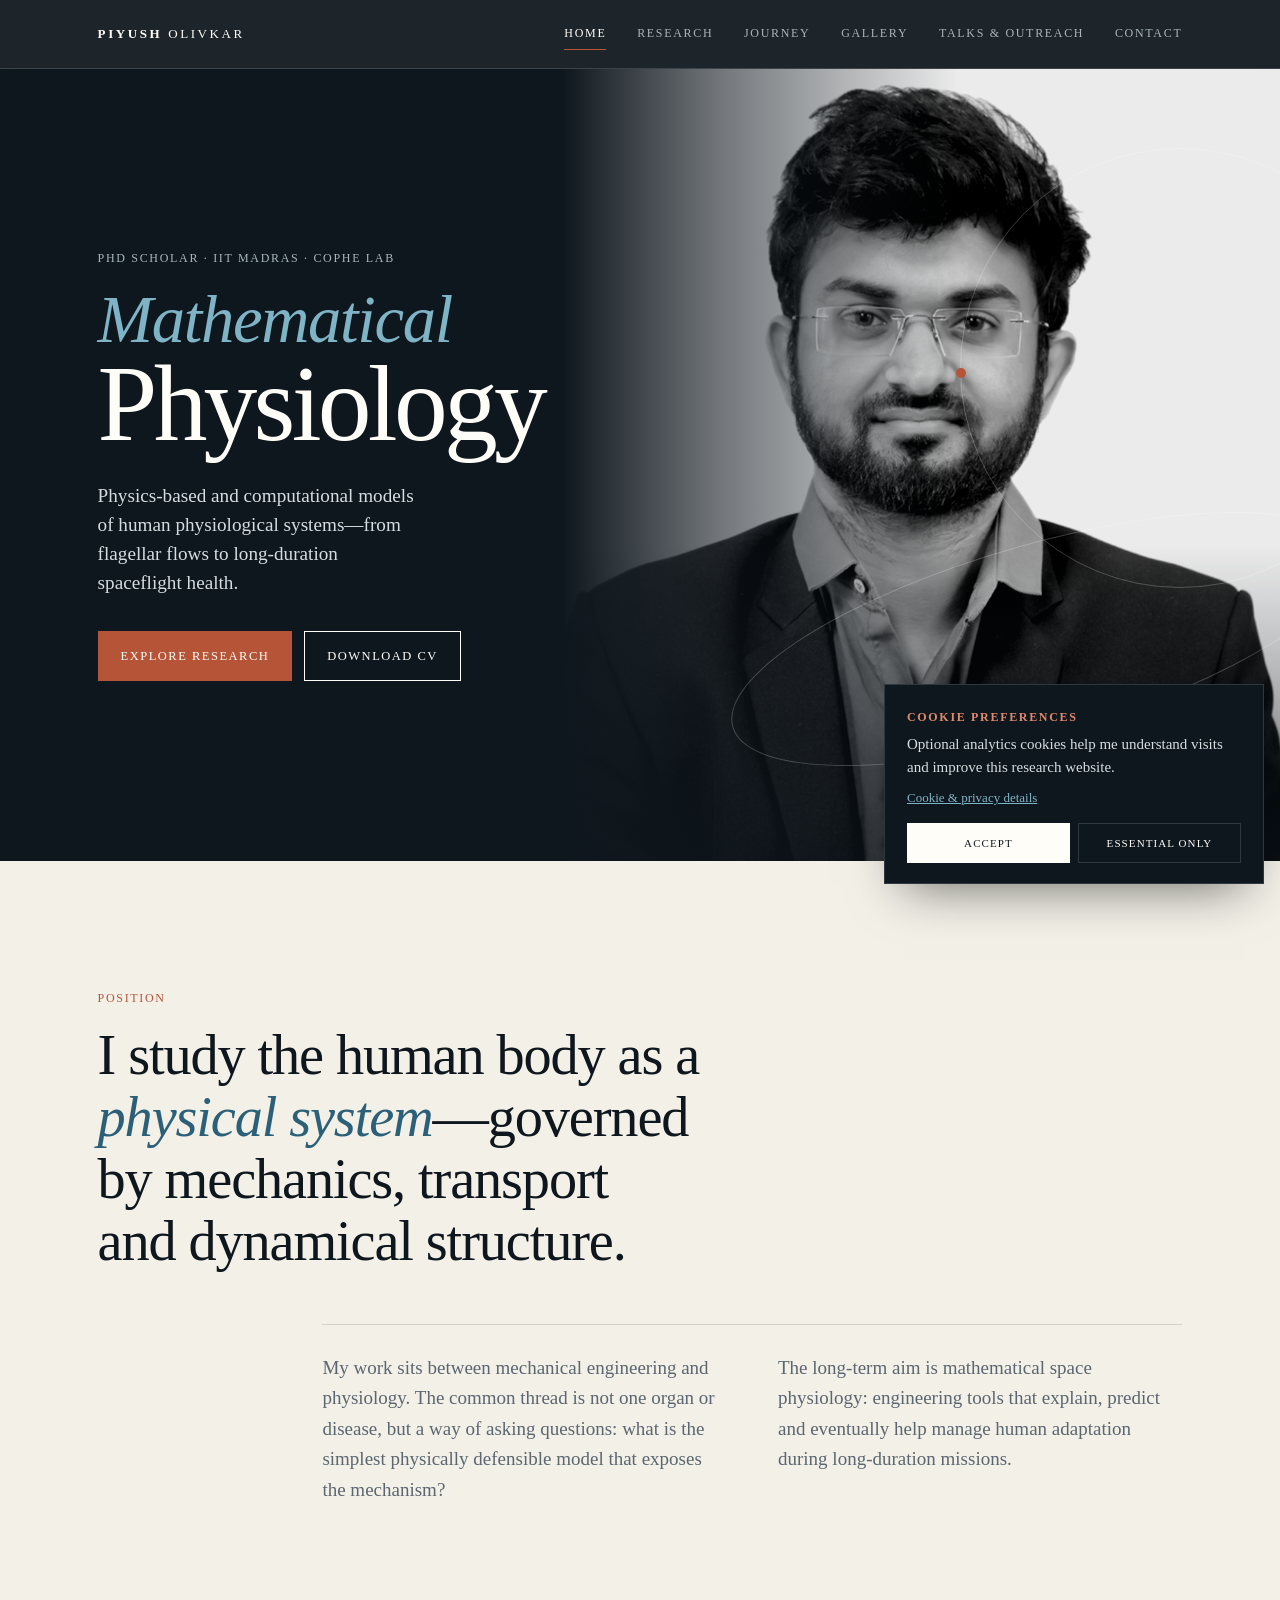
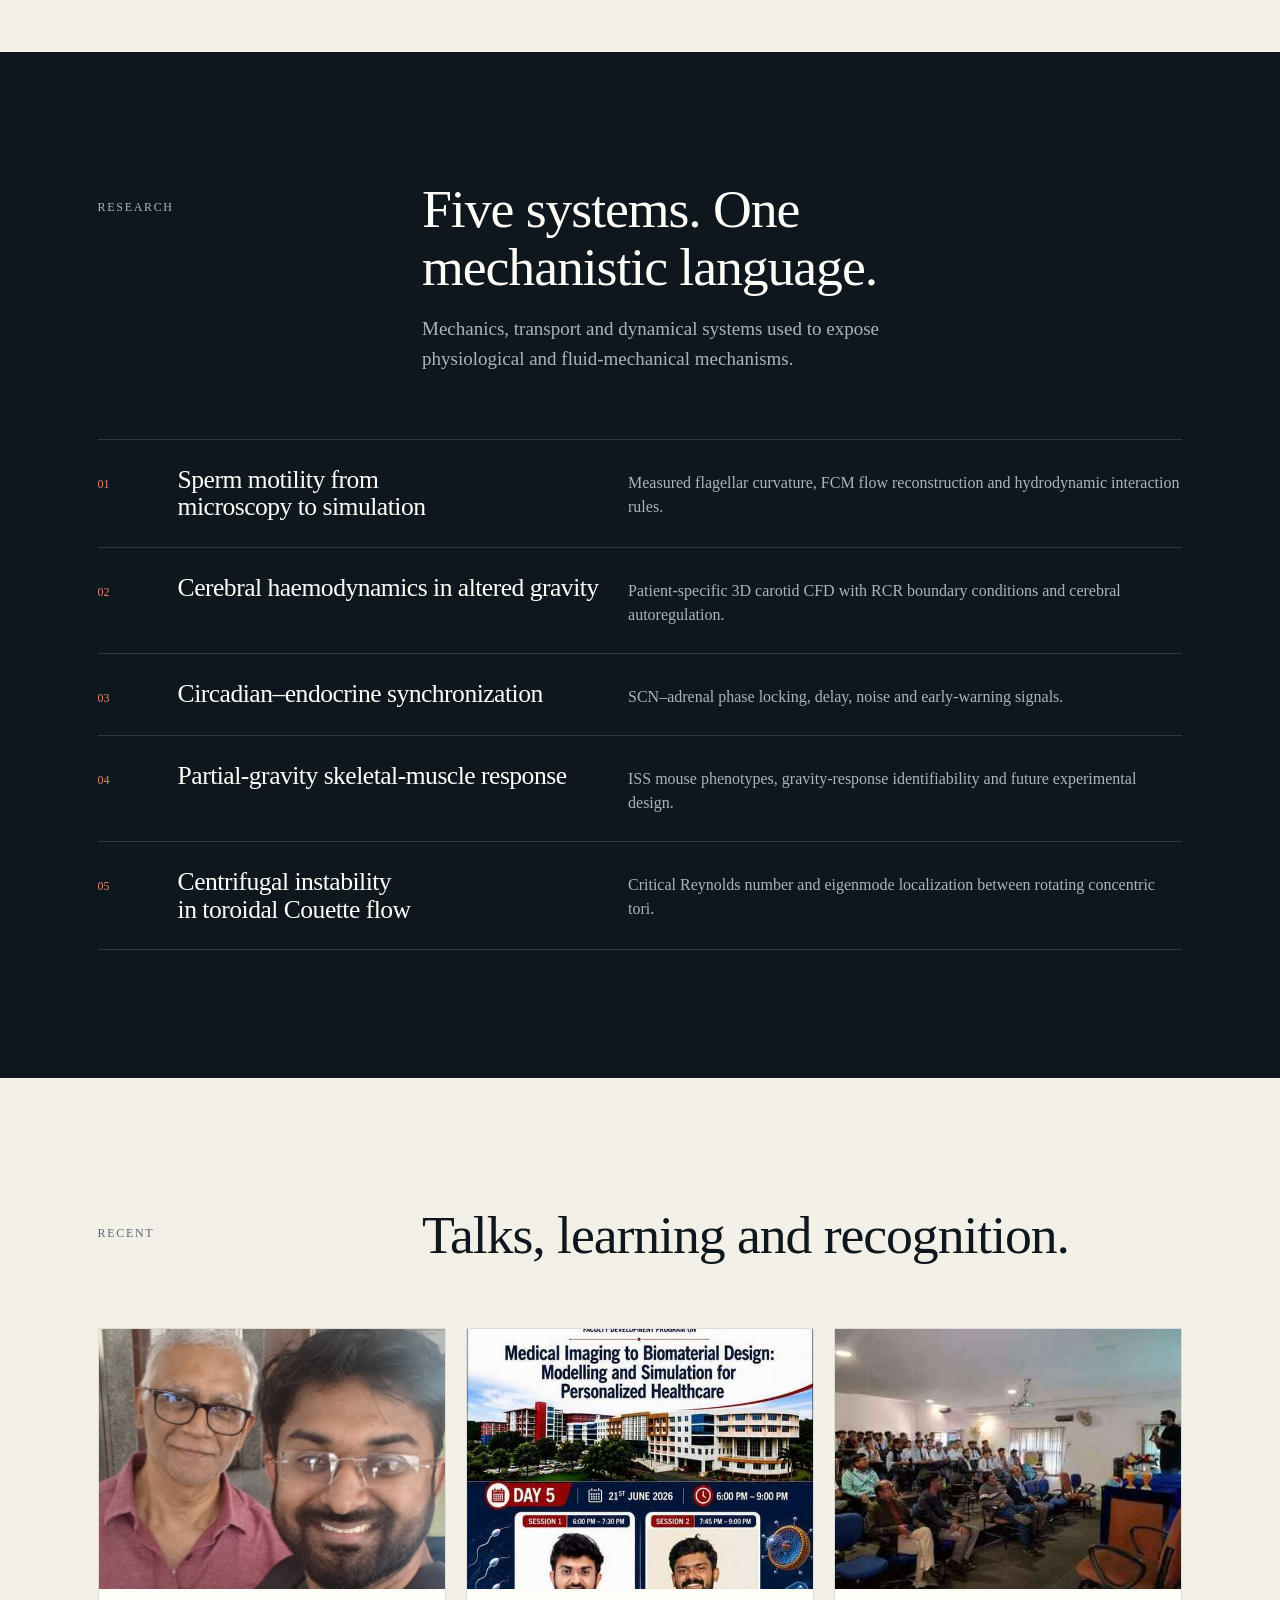
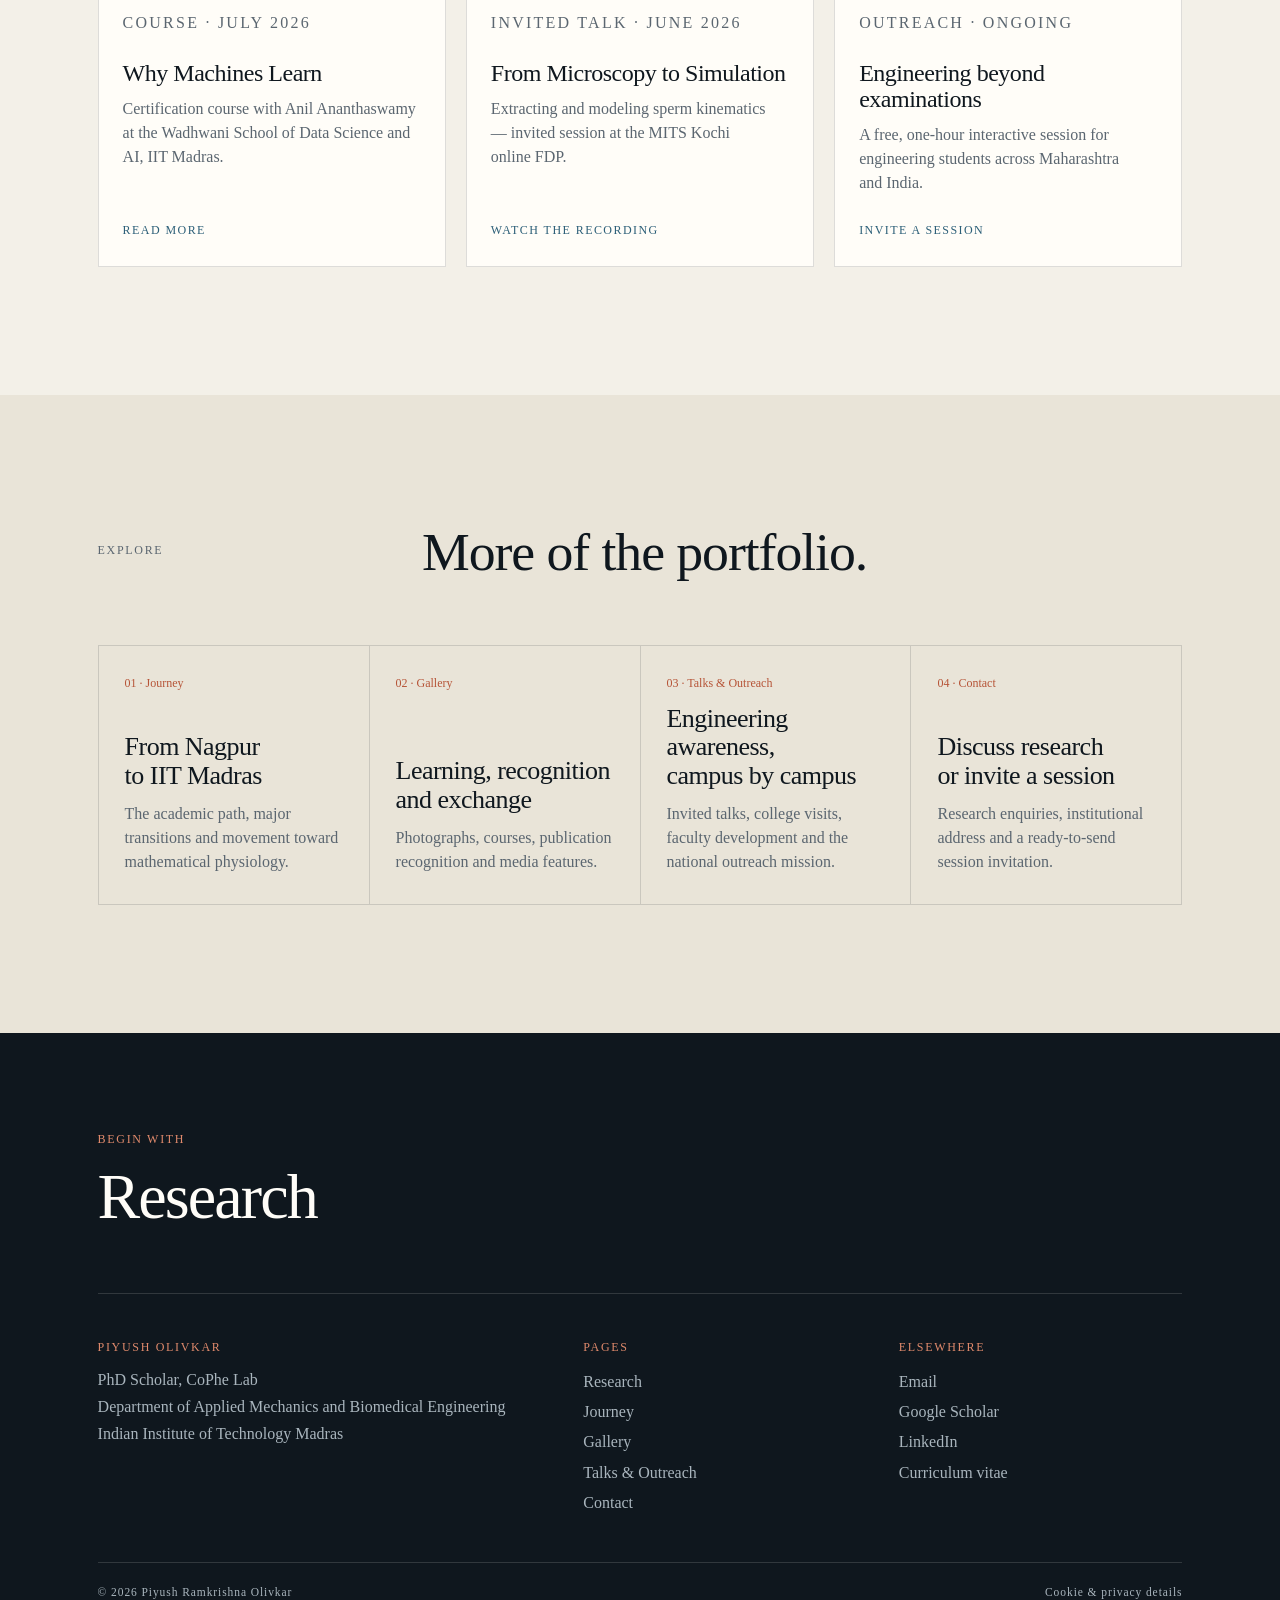
==== commit 3be92dfe: "Add detailed research methods and partial-gravity study" ====
--- a/index.html
+++ b/index.html
@@ -18,7 +18,7 @@
   <script type="application/ld+json">{"@context":"https://schema.org","@type":"Person","name":"Piyush Ramkrishna Olivkar","alternateName":"Piyush Olivkar","url":"https://piyusholivkar28-lgtm.github.io/","image":"https://piyusholivkar28-lgtm.github.io/assets/piyush-olivkar.jpg","jobTitle":"PhD Scholar","affiliation":{"@type":"CollegeOrUniversity","name":"Indian Institute of Technology Madras","url":"https://www.iitm.ac.in/"},"alumniOf":{"@type":"CollegeOrUniversity","name":"Indian Institute of Technology Jammu"},"email":"mailto:piyush.olivkar28@gmail.com","sameAs":["https://www.linkedin.com/in/piyush-olivkar-ba3a87138","https://scholar.google.com/citations?user=MVU_aZQAAAAJ&hl=en"]}</script>
   <link rel="icon" href="data:image/svg+xml,%3Csvg xmlns='http://www.w3.org/2000/svg' viewBox='0 0 64 64'%3E%3Crect width='64' height='64' fill='%230f171e'/%3E%3Ctext x='32' y='44' font-family='Georgia,serif' font-size='34' fill='%23fffdf8' text-anchor='middle'%3EPO%3C/text%3E%3Ccircle cx='52' cy='14' r='5' fill='%23b65437'/%3E%3C/svg%3E">
   <link rel="preload" href="/assets/fonts/newsreader-latin-opsz-normal.woff2" as="font" type="font/woff2" crossorigin>
-  <link rel="stylesheet" href="/site.css?v=20261109-tnr">
+  <link rel="stylesheet" href="/site.css?v=20261109-projects">
 </head>
 <body class="page-home">
   <a class="skip" href="#main">Skip to content</a>
@@ -58,7 +58,7 @@
     <section class="section dark" id="topics">
       <div class="wrap">
         <div class="sectionHead"><p class="label">Research</p><div><h2>Five systems. One mechanistic language.</h2><p>Mechanics, transport and dynamical systems used to expose physiological and fluid-mechanical mechanisms.</p></div></div>
-        <ul class="topicList reveal"><li><a href="/research.html#sperm"><span class="n">01</span><h3>Sperm motility from microscopy to simulation</h3><span class="d">Flagellar kinematics from microscopy, Stokes flow from force-coupling simulation.</span></a></li><li><a href="/research.html#cerebral"><span class="n">02</span><h3>Cerebral haemodynamics in altered gravity</h3><span class="d">Fluid shift, autoregulation and cerebral blood flow under acute microgravity.</span></a></li><li><a href="/research.html#circadian"><span class="n">03</span><h3>Circadian–endocrine synchronization</h3><span class="d">Delayed-oscillator models for loss of synchronization and early warning.</span></a></li><li><a href="/research.html#metabolic"><span class="n">04</span><h3>Muscle-mediated glucose regulation</h3><span class="d">Microgravity muscle loss linked to glucose–insulin regulation.</span></a></li><li><a href="/research.html#toroid"><span class="n">05</span><h3>Centrifugal instability in toroidal Couette flow</h3><span class="d">How curvature and differential rotation localize instability.</span></a></li></ul>
+        <ul class="topicList reveal"><li><a href="/research.html#sperm"><span class="n">01</span><h3>Sperm motility from microscopy to simulation</h3><span class="d">Measured flagellar curvature, FCM flow reconstruction and hydrodynamic interaction rules.</span></a></li><li><a href="/research.html#cerebral"><span class="n">02</span><h3>Cerebral haemodynamics in altered gravity</h3><span class="d">Patient-specific 3D carotid CFD with RCR boundary conditions and cerebral autoregulation.</span></a></li><li><a href="/research.html#circadian"><span class="n">03</span><h3>Circadian–endocrine synchronization</h3><span class="d">SCN–adrenal phase locking, delay, noise and early-warning signals.</span></a></li><li><a href="/research.html#partial-gravity"><span class="n">04</span><h3>Partial-gravity skeletal-muscle response</h3><span class="d">ISS mouse phenotypes, gravity-response identifiability and future experimental design.</span></a></li><li><a href="/research.html#toroid"><span class="n">05</span><h3>Centrifugal instability in toroidal Couette flow</h3><span class="d">Critical Reynolds number and eigenmode localization between rotating concentric tori.</span></a></li></ul>
       </div>
     </section>
 
--- a/site.css
+++ b/site.css
@@ -155,9 +155,15 @@
 .project .n{font-family:var(--mono);font-size:13px;color:var(--rust);align-self:start;padding-top:6px}
 .project h2{font-size:clamp(28px,2.8vw,40px);margin:10px 0 16px}
 .project p{color:var(--muted)}
+.project .summary{font-size:17px;line-height:1.58}
+.projectDetails{display:grid;grid-template-columns:repeat(2,minmax(0,1fr));gap:14px 22px;margin:24px 0 4px;padding-top:18px;border-top:1px solid var(--line)}
+.projectDetails div{min-width:0}
+.projectDetails dt{font-family:var(--mono);font-size:11px;line-height:1.3;letter-spacing:.12em;text-transform:uppercase;color:var(--rust);margin-bottom:5px}
+.projectDetails dd{margin:0;color:var(--ink);font-size:14.5px;line-height:1.46}
 .project .eq{display:inline-block;margin-top:8px;font-family:var(--mono);font-size:13.5px;color:var(--blue);background:var(--white);border:1px solid var(--line);padding:8px 12px;border-radius:var(--radius)}
 .project figure{margin:0;background:var(--white);border:1px solid var(--line);aspect-ratio:520/300;overflow:hidden}
 .project svg{width:100%;height:100%;display:block}
+.project svg text{font-family:var(--serif)}
 .project svg rect.bg{fill:var(--white)}
 .beatTail{animation:beat 3s ease-in-out infinite alternate}
 @keyframes beat{to{transform:translateY(6px)}}
@@ -367,6 +373,7 @@
   .trio figure:last-child{grid-column:1 / -1}
   .trio figure:last-child img{aspect-ratio:16/10}
   .heroActions .btn{flex:1;justify-content:center}
+  .projectDetails{grid-template-columns:1fr}
   .analyticsConsent{right:12px;left:12px;bottom:12px;width:auto}
 }
 @media (prefers-reduced-motion:reduce){
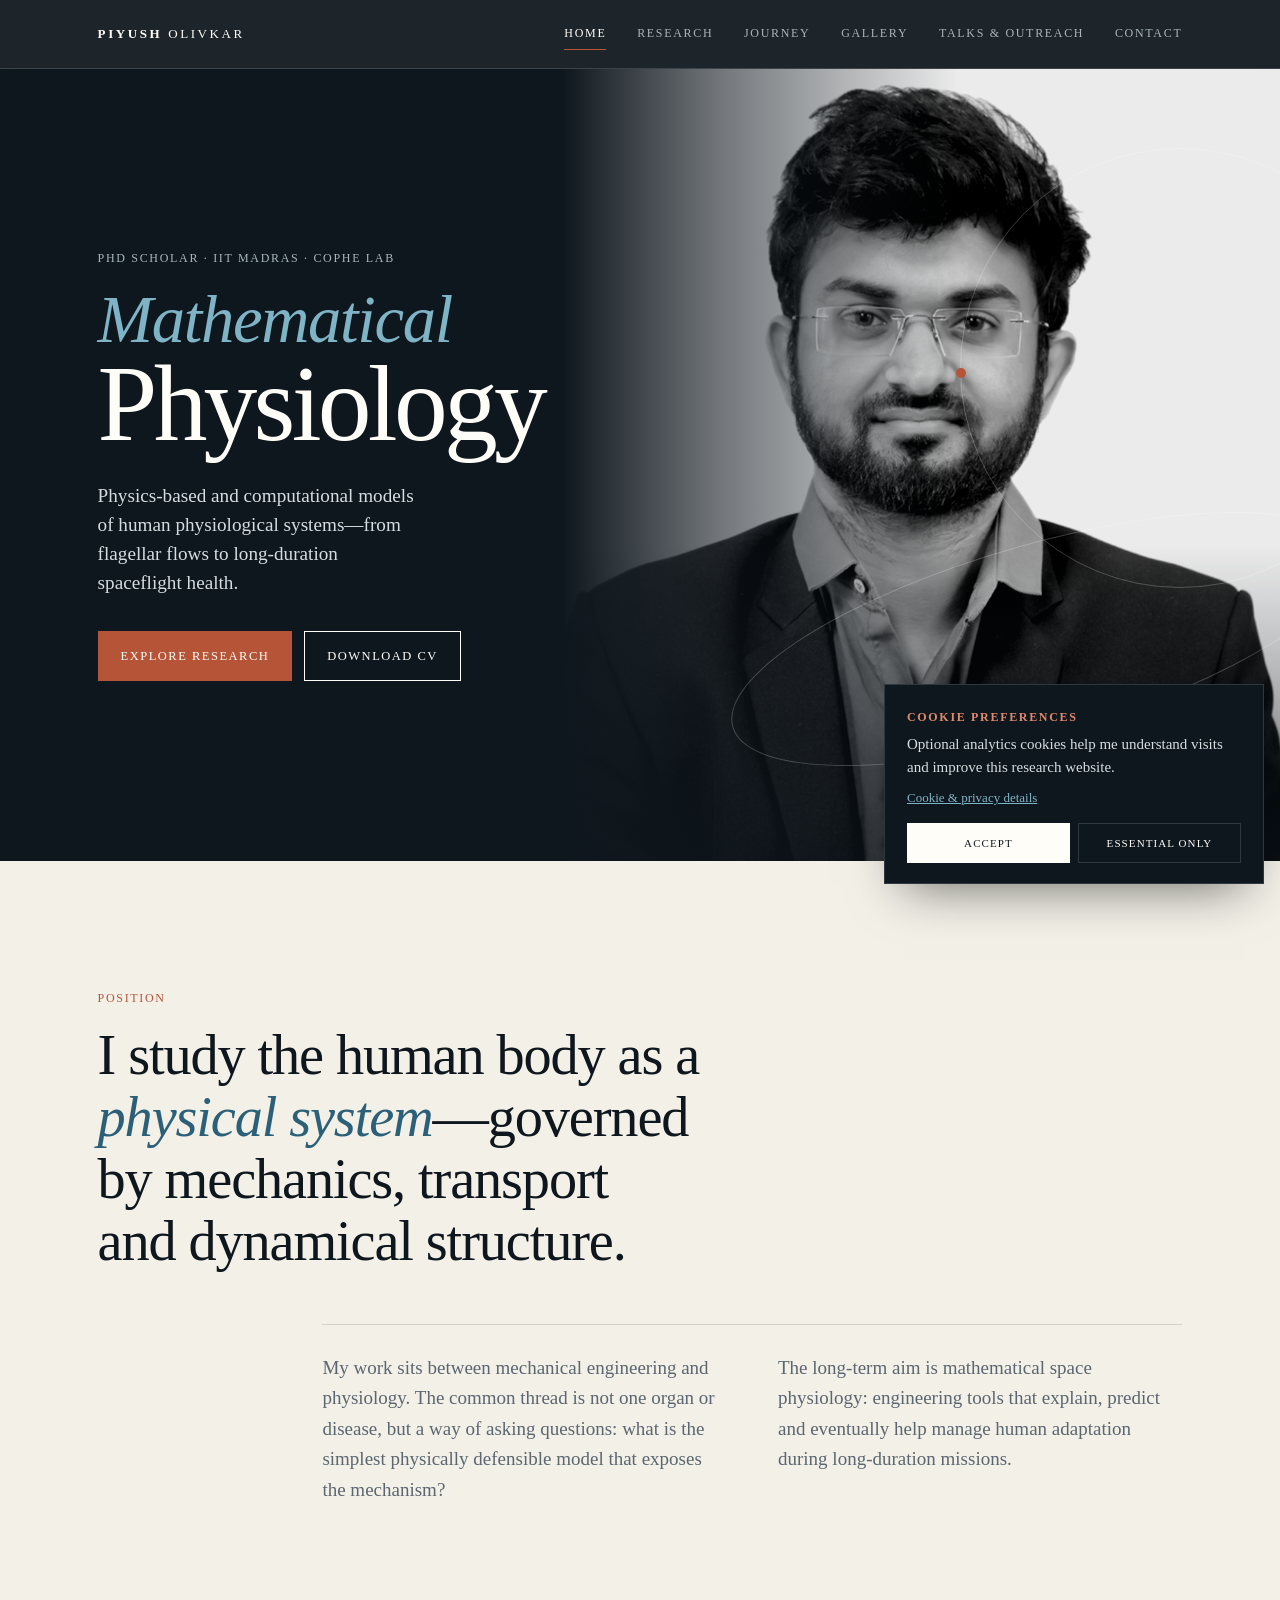
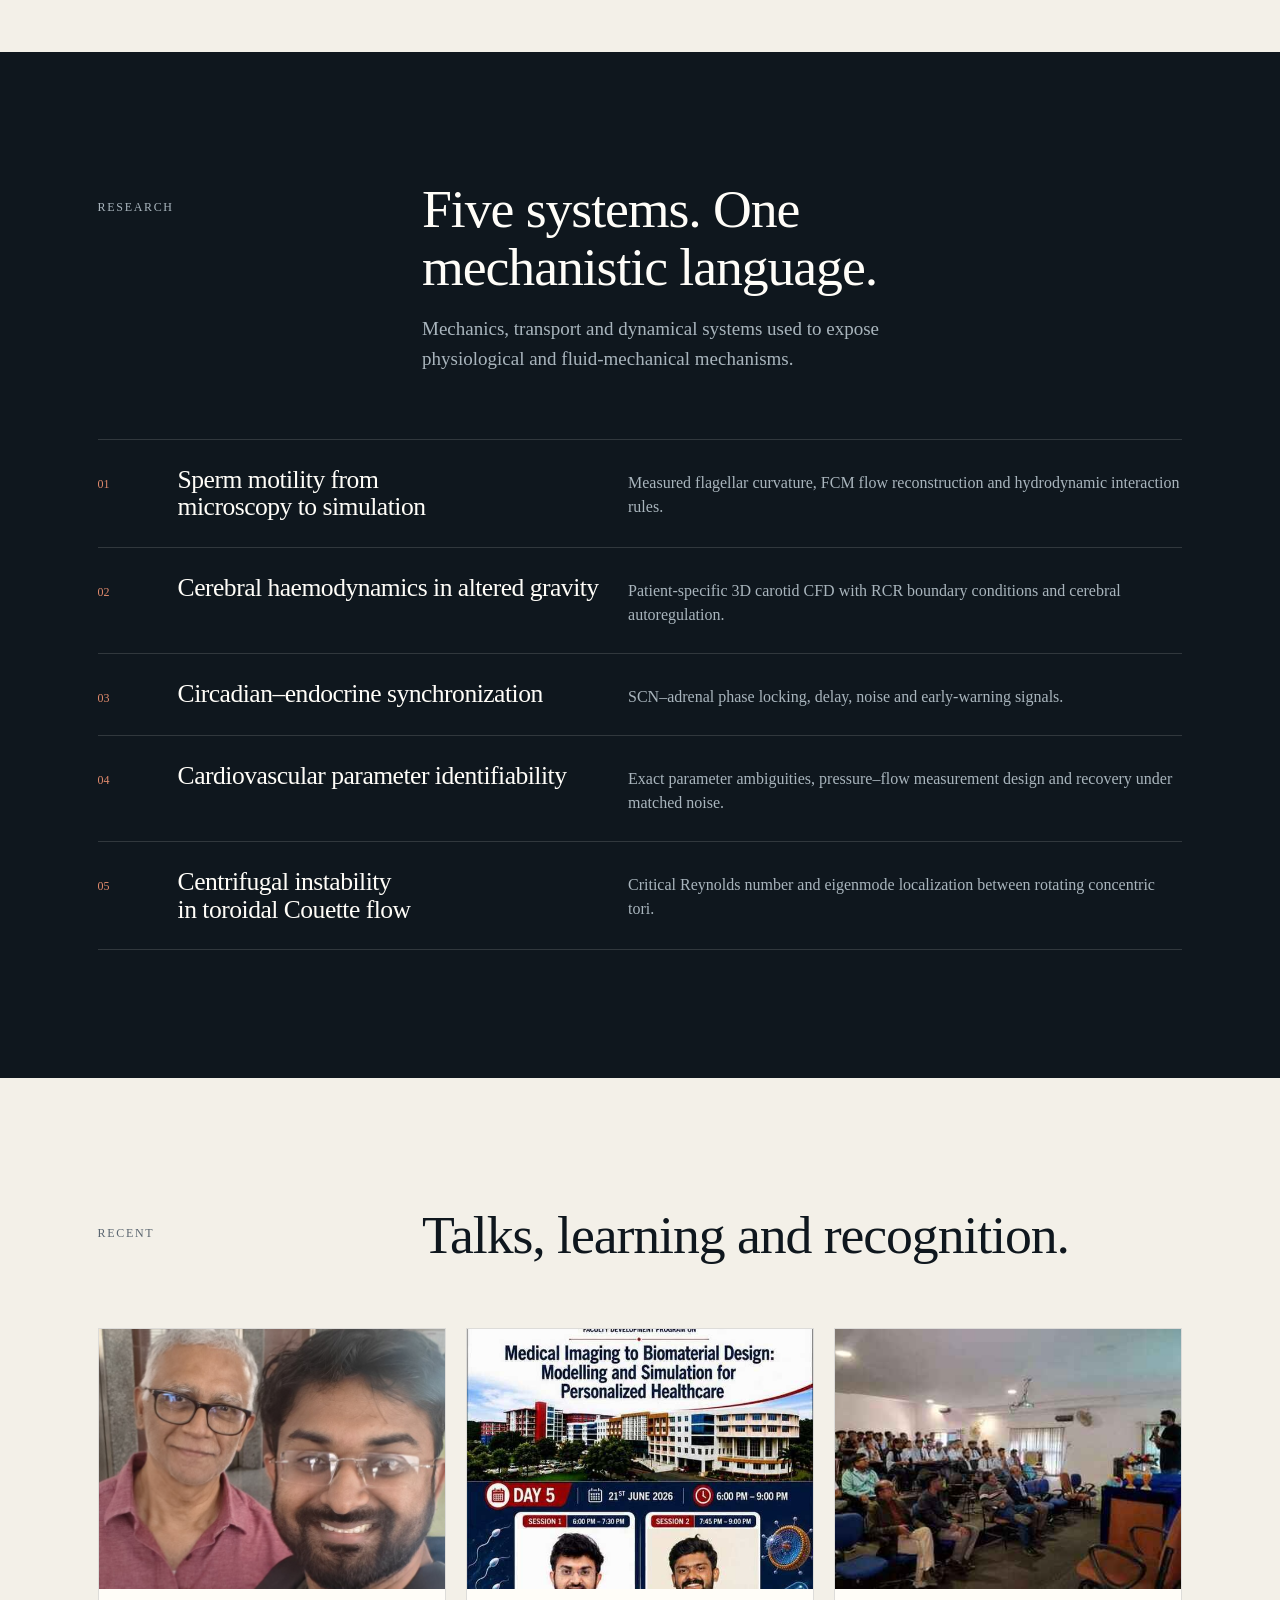
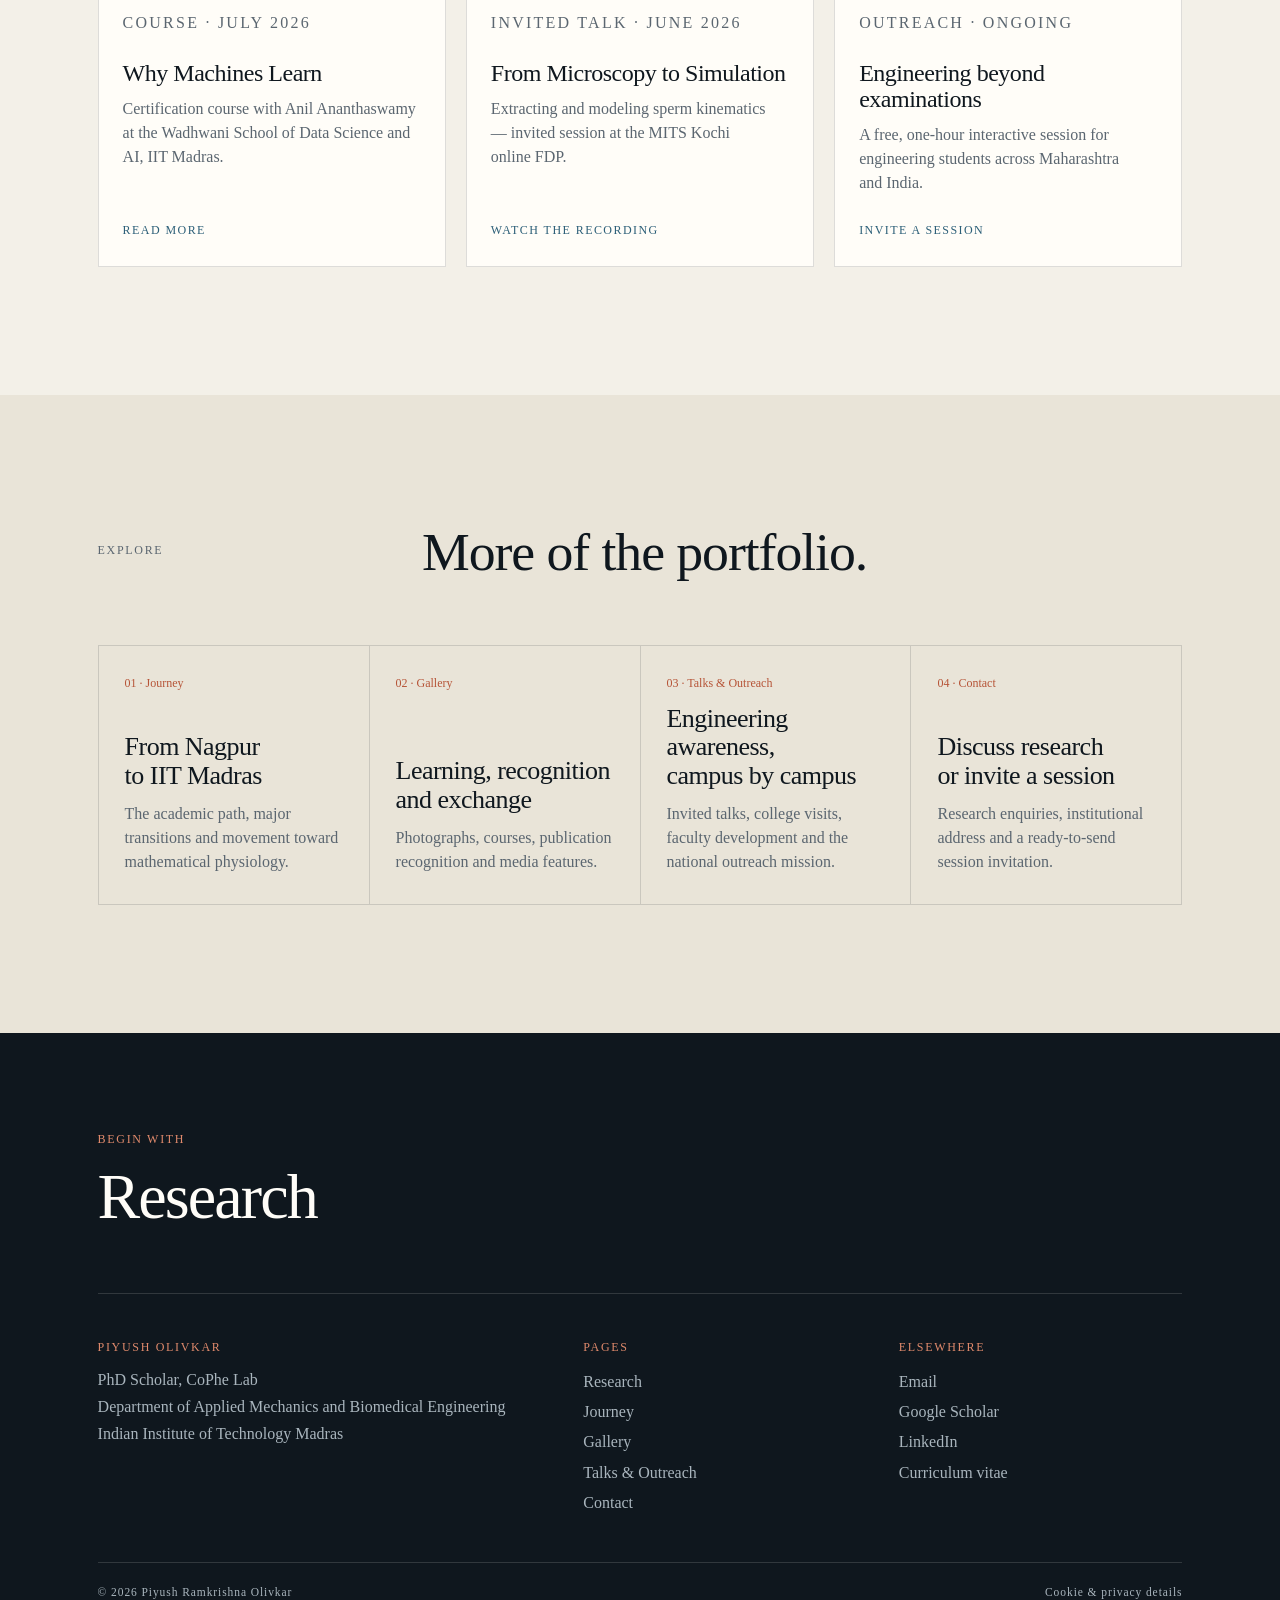
==== commit b8829f8d: "Replace muscle project with cardiovascular identifiability study" ====
--- a/index.html
+++ b/index.html
@@ -58,7 +58,7 @@
     <section class="section dark" id="topics">
       <div class="wrap">
         <div class="sectionHead"><p class="label">Research</p><div><h2>Five systems. One mechanistic language.</h2><p>Mechanics, transport and dynamical systems used to expose physiological and fluid-mechanical mechanisms.</p></div></div>
-        <ul class="topicList reveal"><li><a href="/research.html#sperm"><span class="n">01</span><h3>Sperm motility from microscopy to simulation</h3><span class="d">Measured flagellar curvature, FCM flow reconstruction and hydrodynamic interaction rules.</span></a></li><li><a href="/research.html#cerebral"><span class="n">02</span><h3>Cerebral haemodynamics in altered gravity</h3><span class="d">Patient-specific 3D carotid CFD with RCR boundary conditions and cerebral autoregulation.</span></a></li><li><a href="/research.html#circadian"><span class="n">03</span><h3>Circadian–endocrine synchronization</h3><span class="d">SCN–adrenal phase locking, delay, noise and early-warning signals.</span></a></li><li><a href="/research.html#partial-gravity"><span class="n">04</span><h3>Partial-gravity skeletal-muscle response</h3><span class="d">ISS mouse phenotypes, gravity-response identifiability and future experimental design.</span></a></li><li><a href="/research.html#toroid"><span class="n">05</span><h3>Centrifugal instability in toroidal Couette flow</h3><span class="d">Critical Reynolds number and eigenmode localization between rotating concentric tori.</span></a></li></ul>
+        <ul class="topicList reveal"><li><a href="/research.html#sperm"><span class="n">01</span><h3>Sperm motility from microscopy to simulation</h3><span class="d">Measured flagellar curvature, FCM flow reconstruction and hydrodynamic interaction rules.</span></a></li><li><a href="/research.html#cerebral"><span class="n">02</span><h3>Cerebral haemodynamics in altered gravity</h3><span class="d">Patient-specific 3D carotid CFD with RCR boundary conditions and cerebral autoregulation.</span></a></li><li><a href="/research.html#circadian"><span class="n">03</span><h3>Circadian–endocrine synchronization</h3><span class="d">SCN–adrenal phase locking, delay, noise and early-warning signals.</span></a></li><li><a href="/research.html#cardiovascular-identifiability"><span class="n">04</span><h3>Cardiovascular parameter identifiability</h3><span class="d">Exact parameter ambiguities, pressure–flow measurement design and recovery under matched noise.</span></a></li><li><a href="/research.html#toroid"><span class="n">05</span><h3>Centrifugal instability in toroidal Couette flow</h3><span class="d">Critical Reynolds number and eigenmode localization between rotating concentric tori.</span></a></li></ul>
       </div>
     </section>
 
